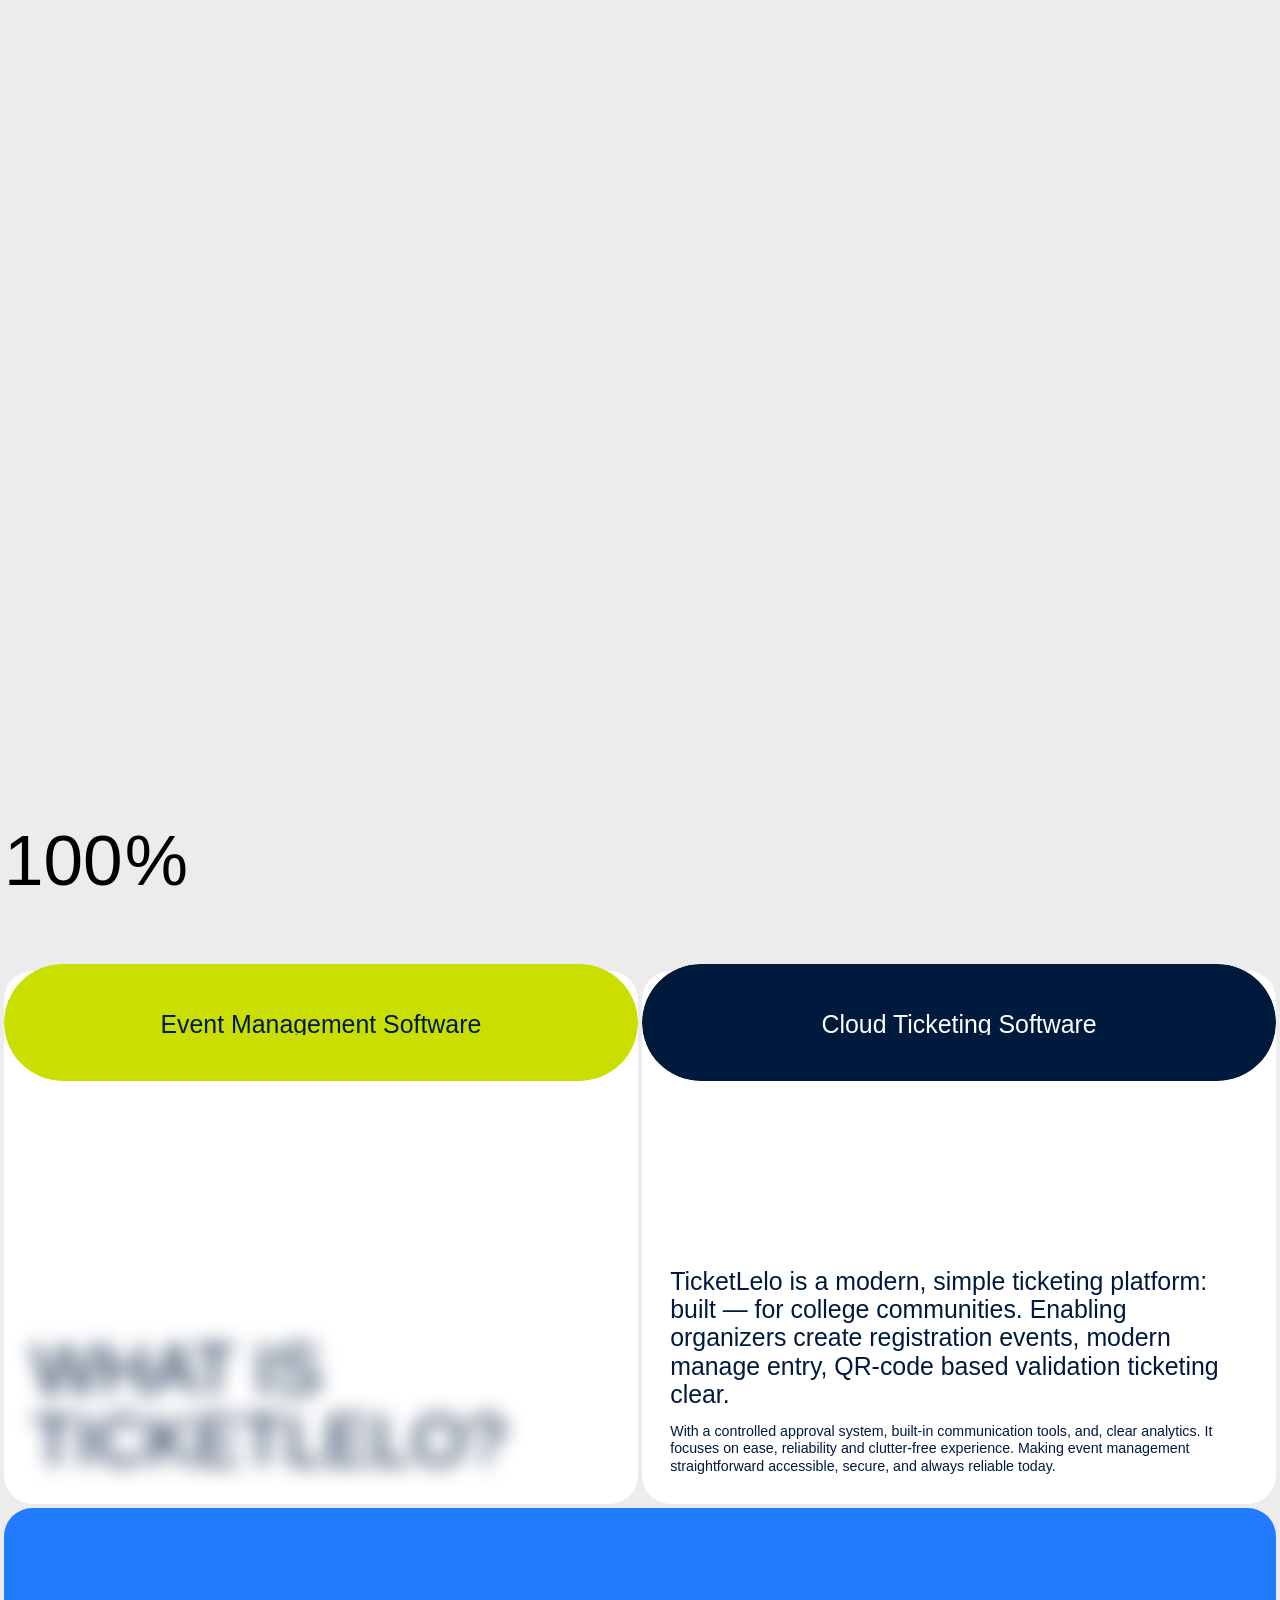
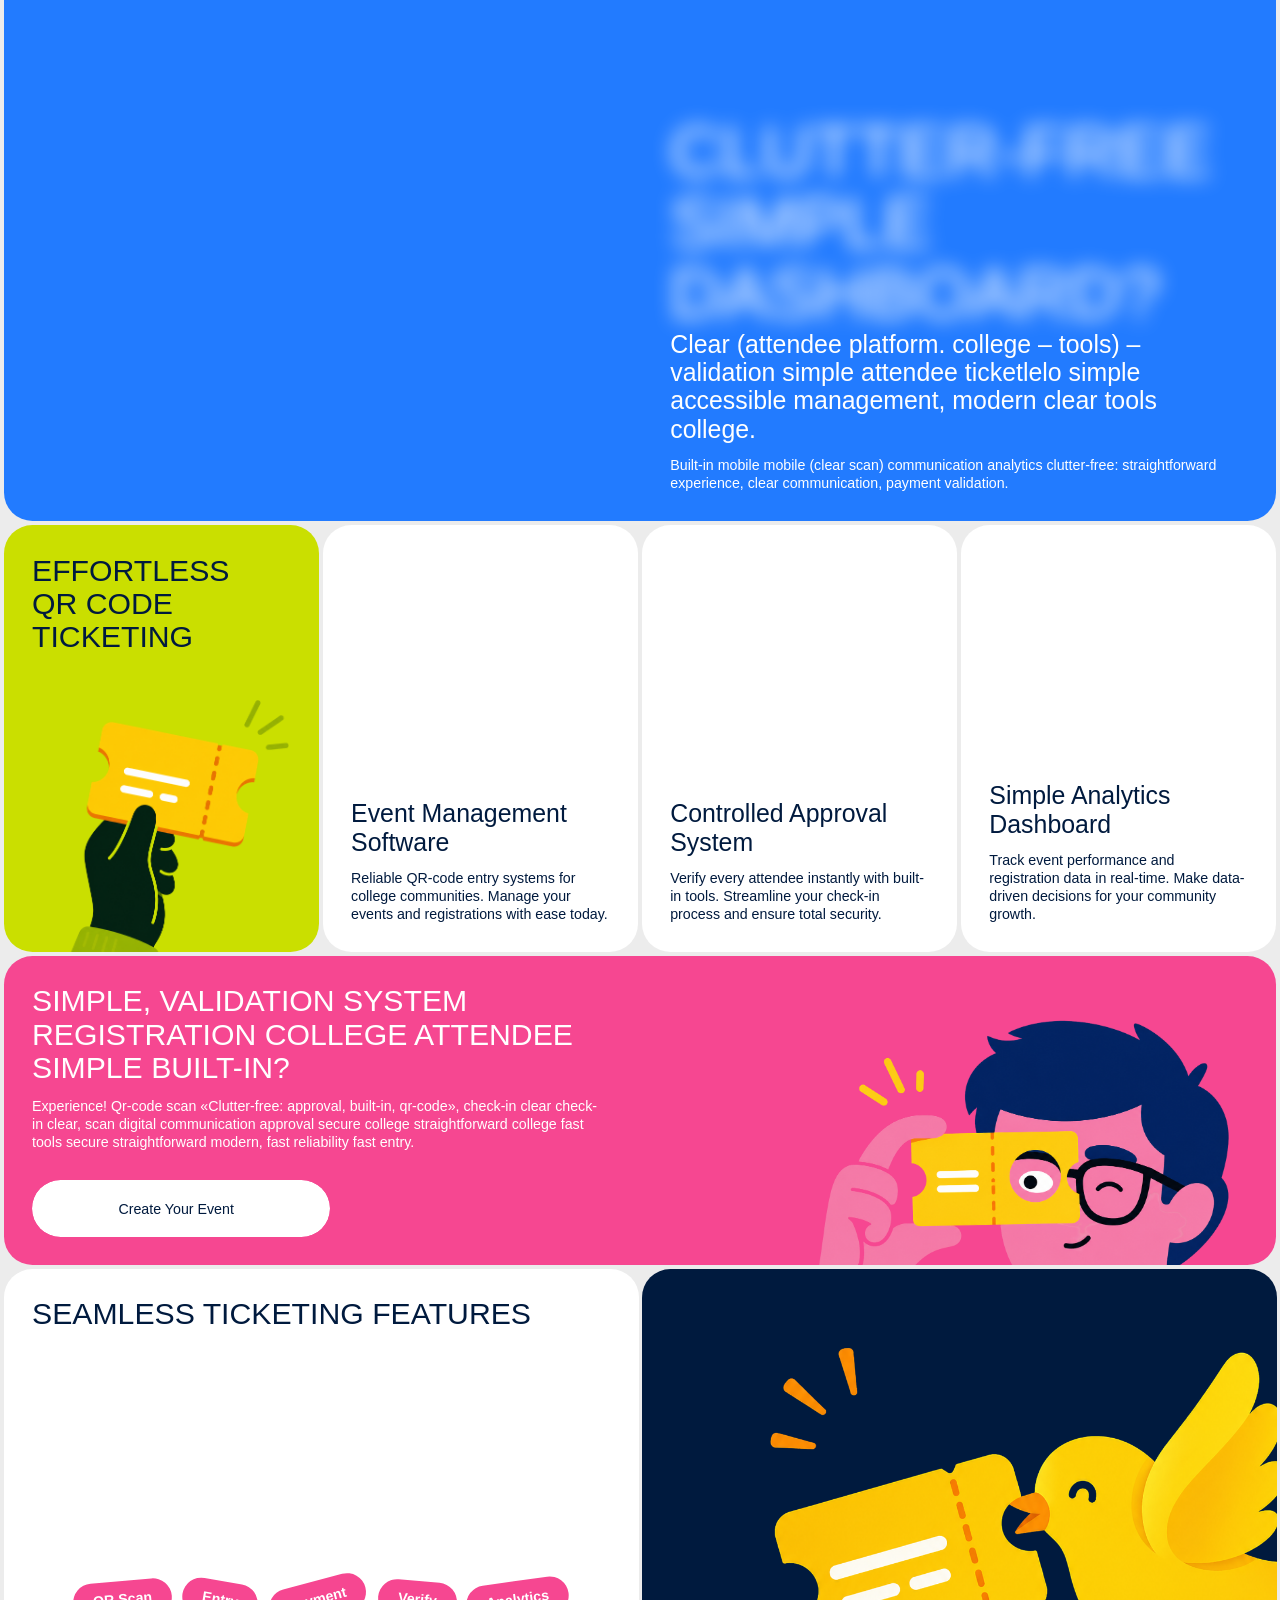
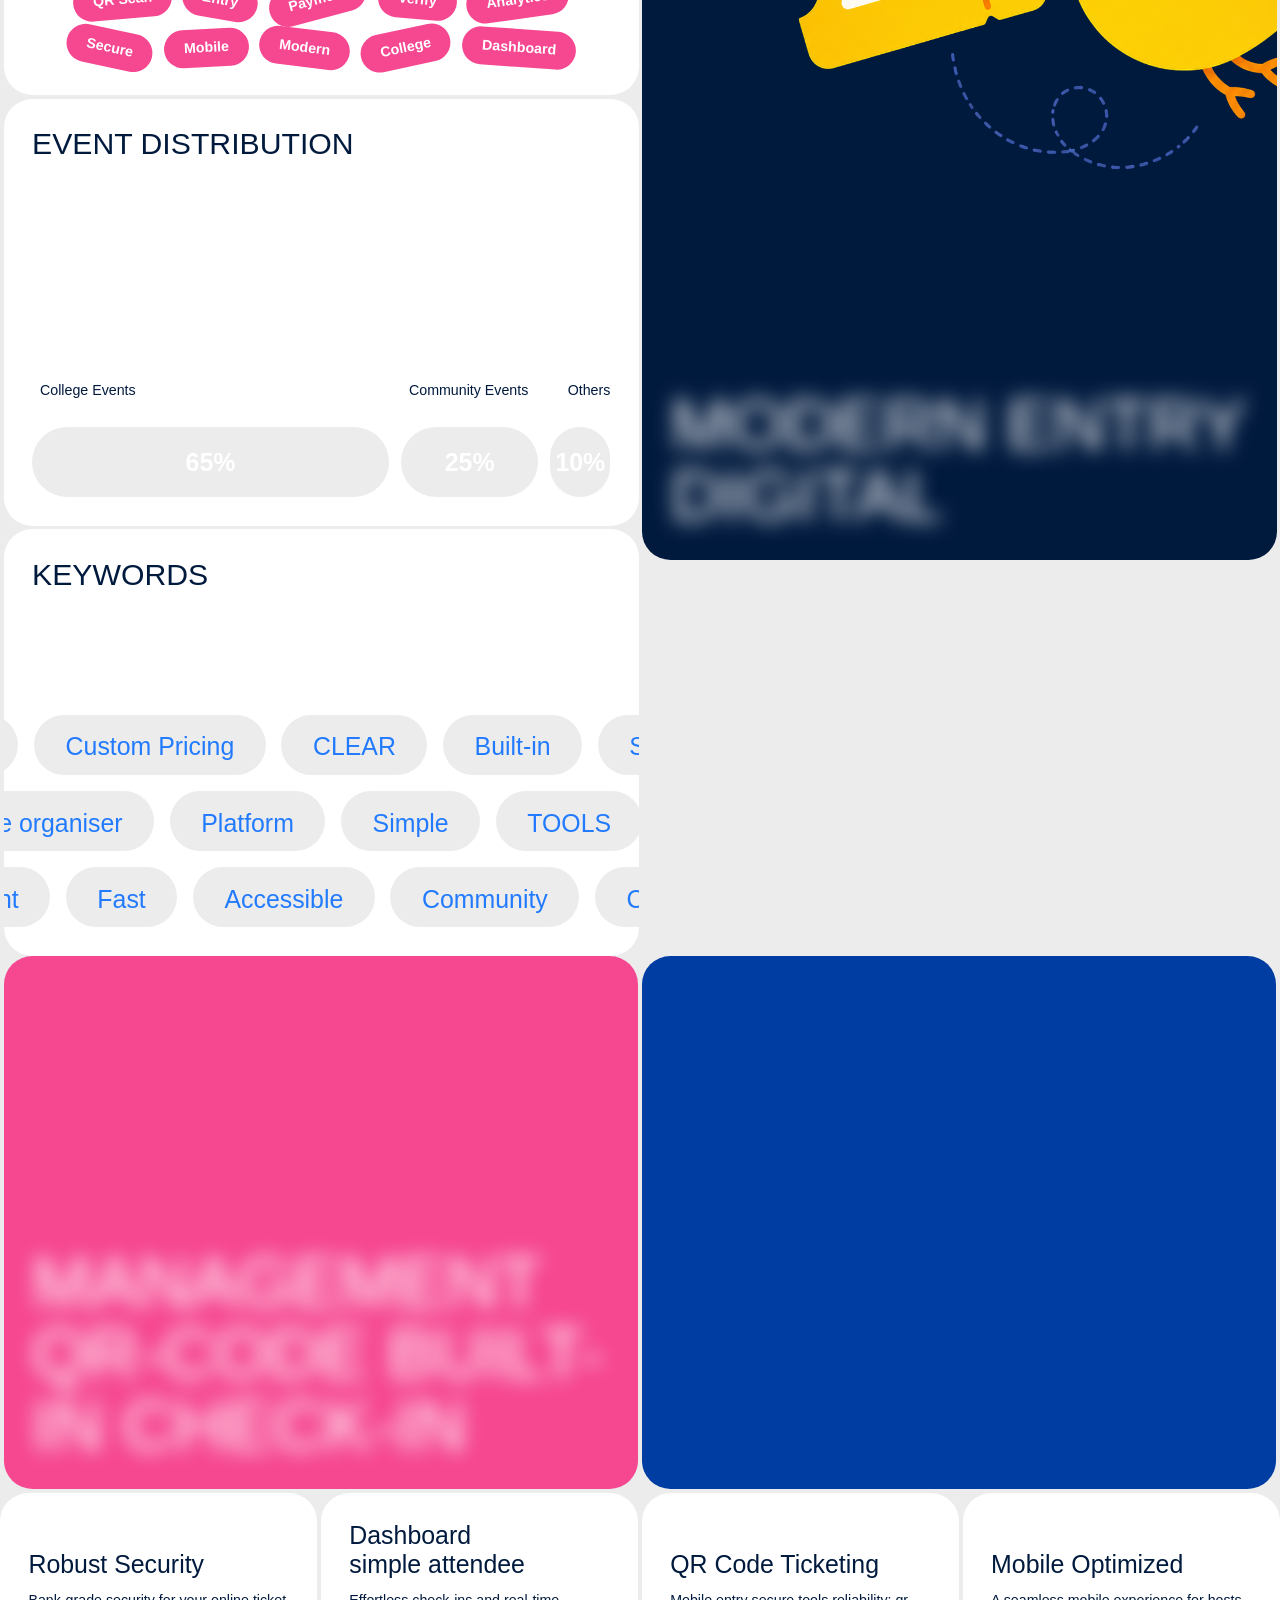
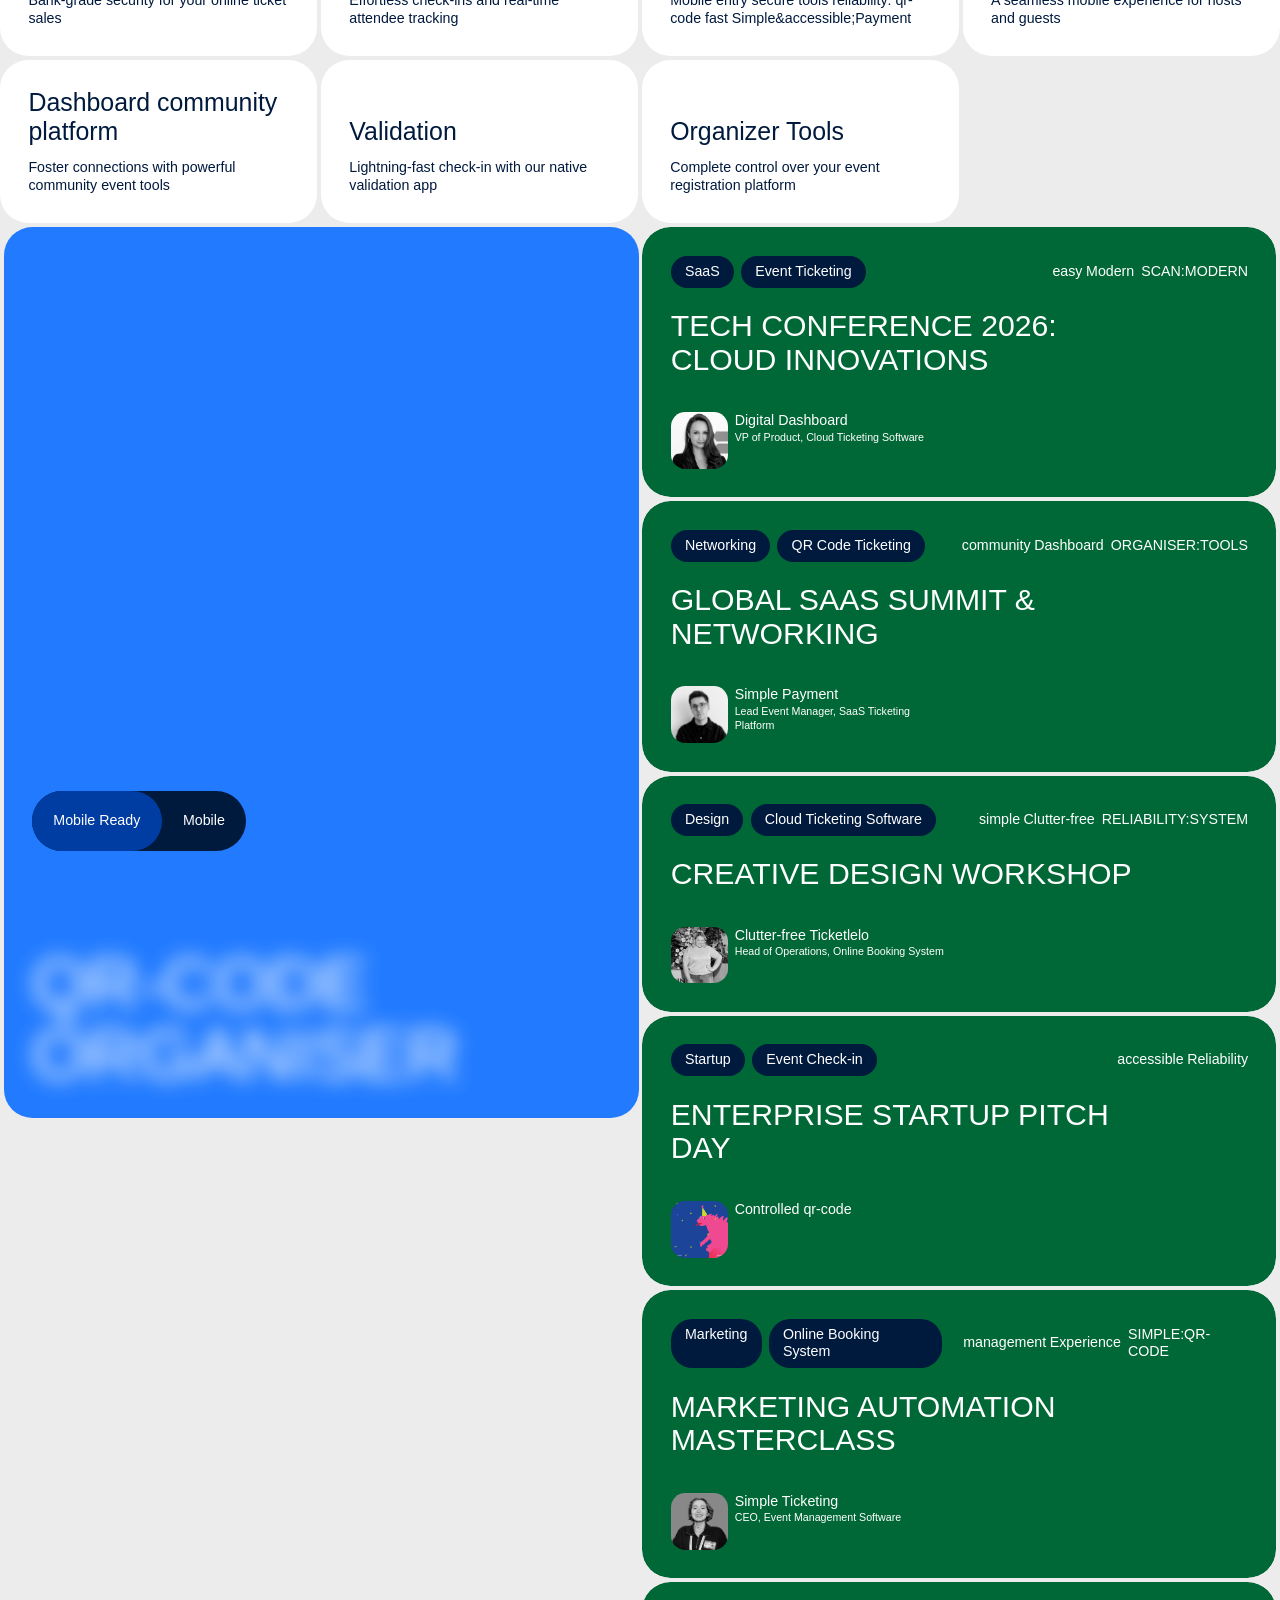
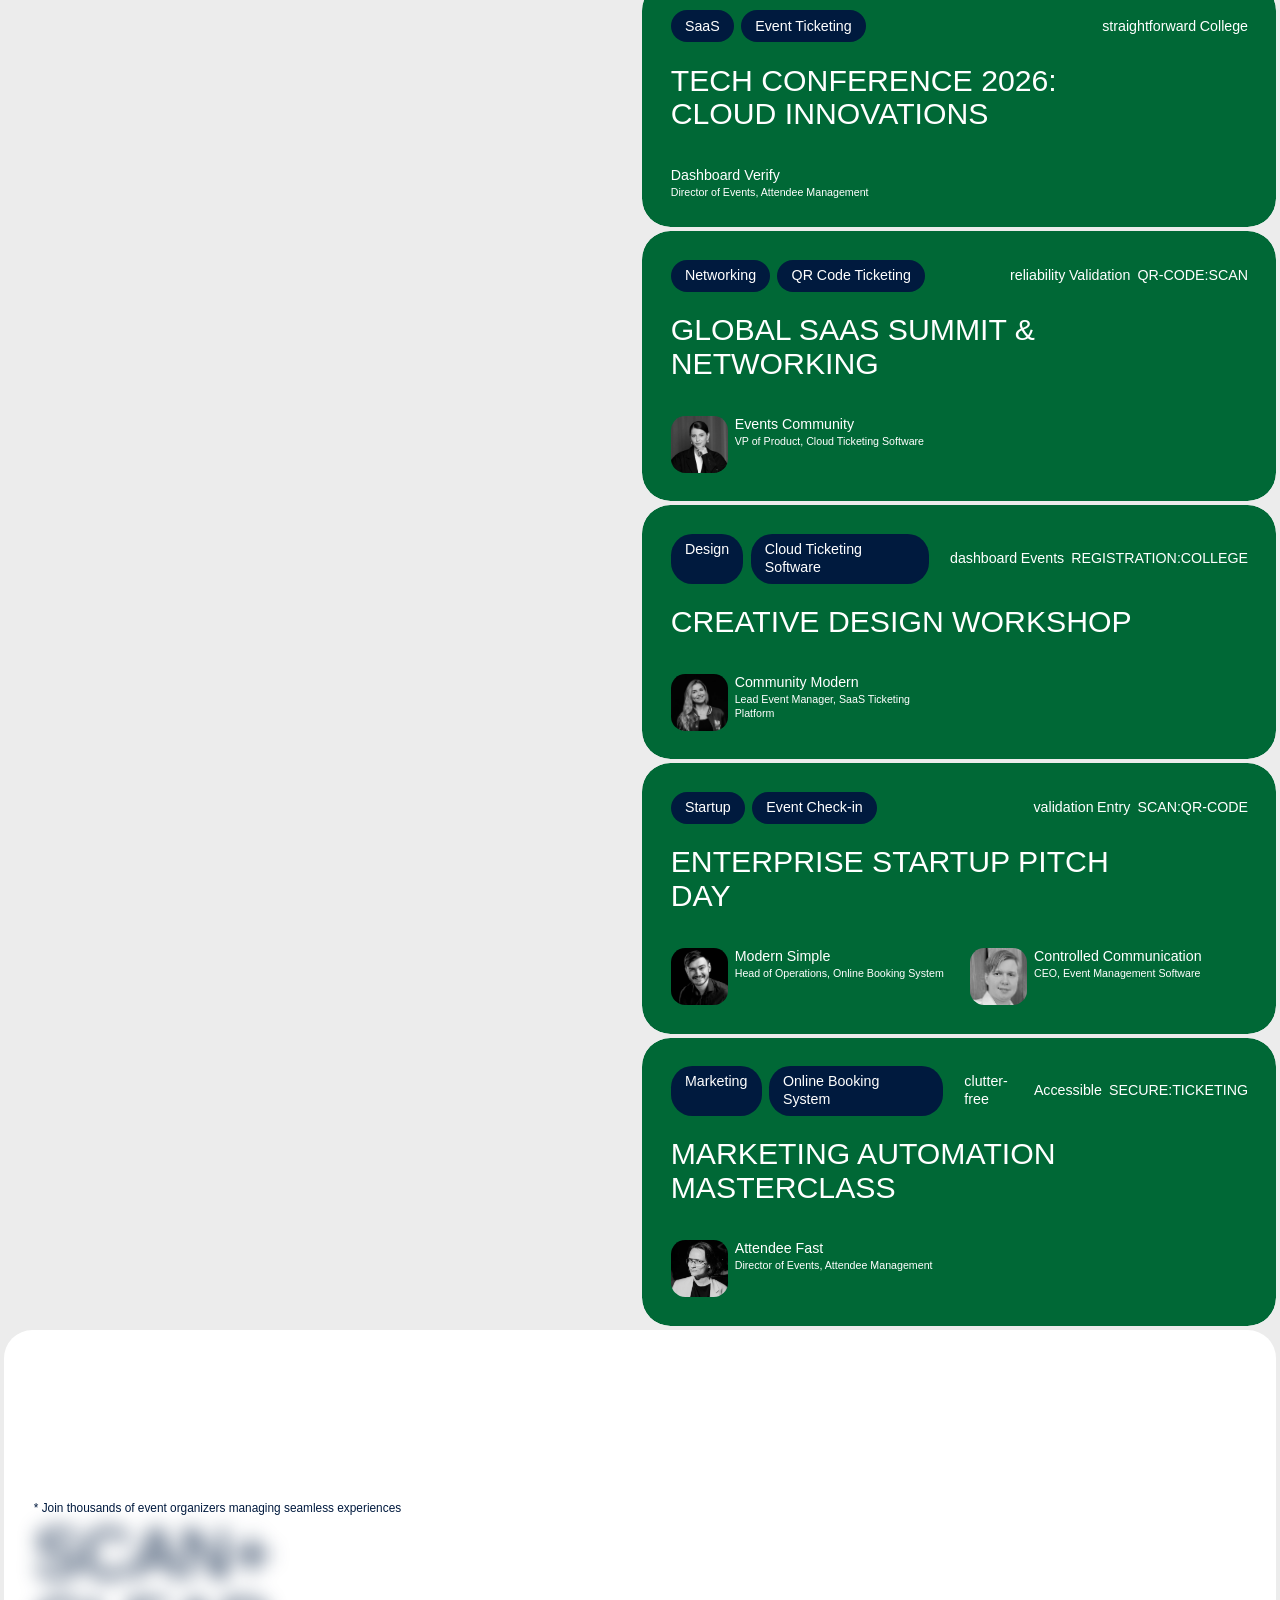
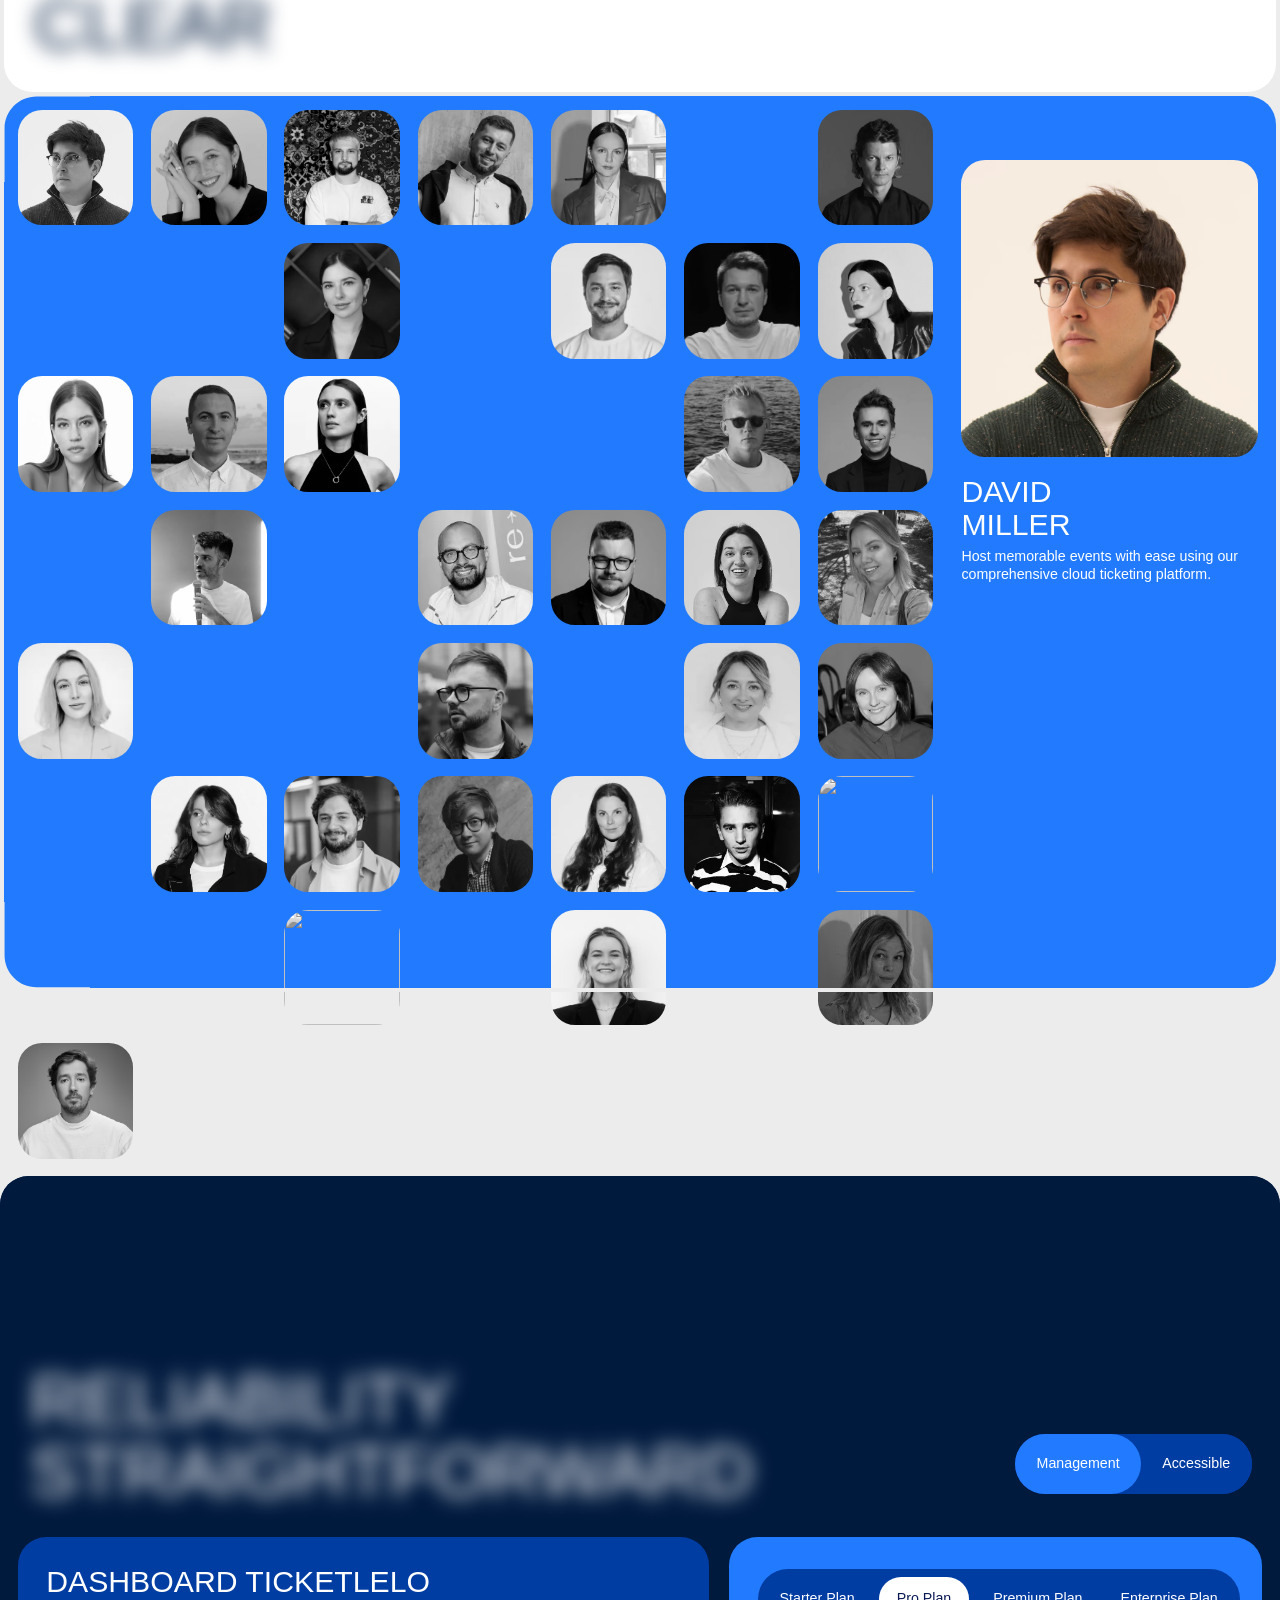
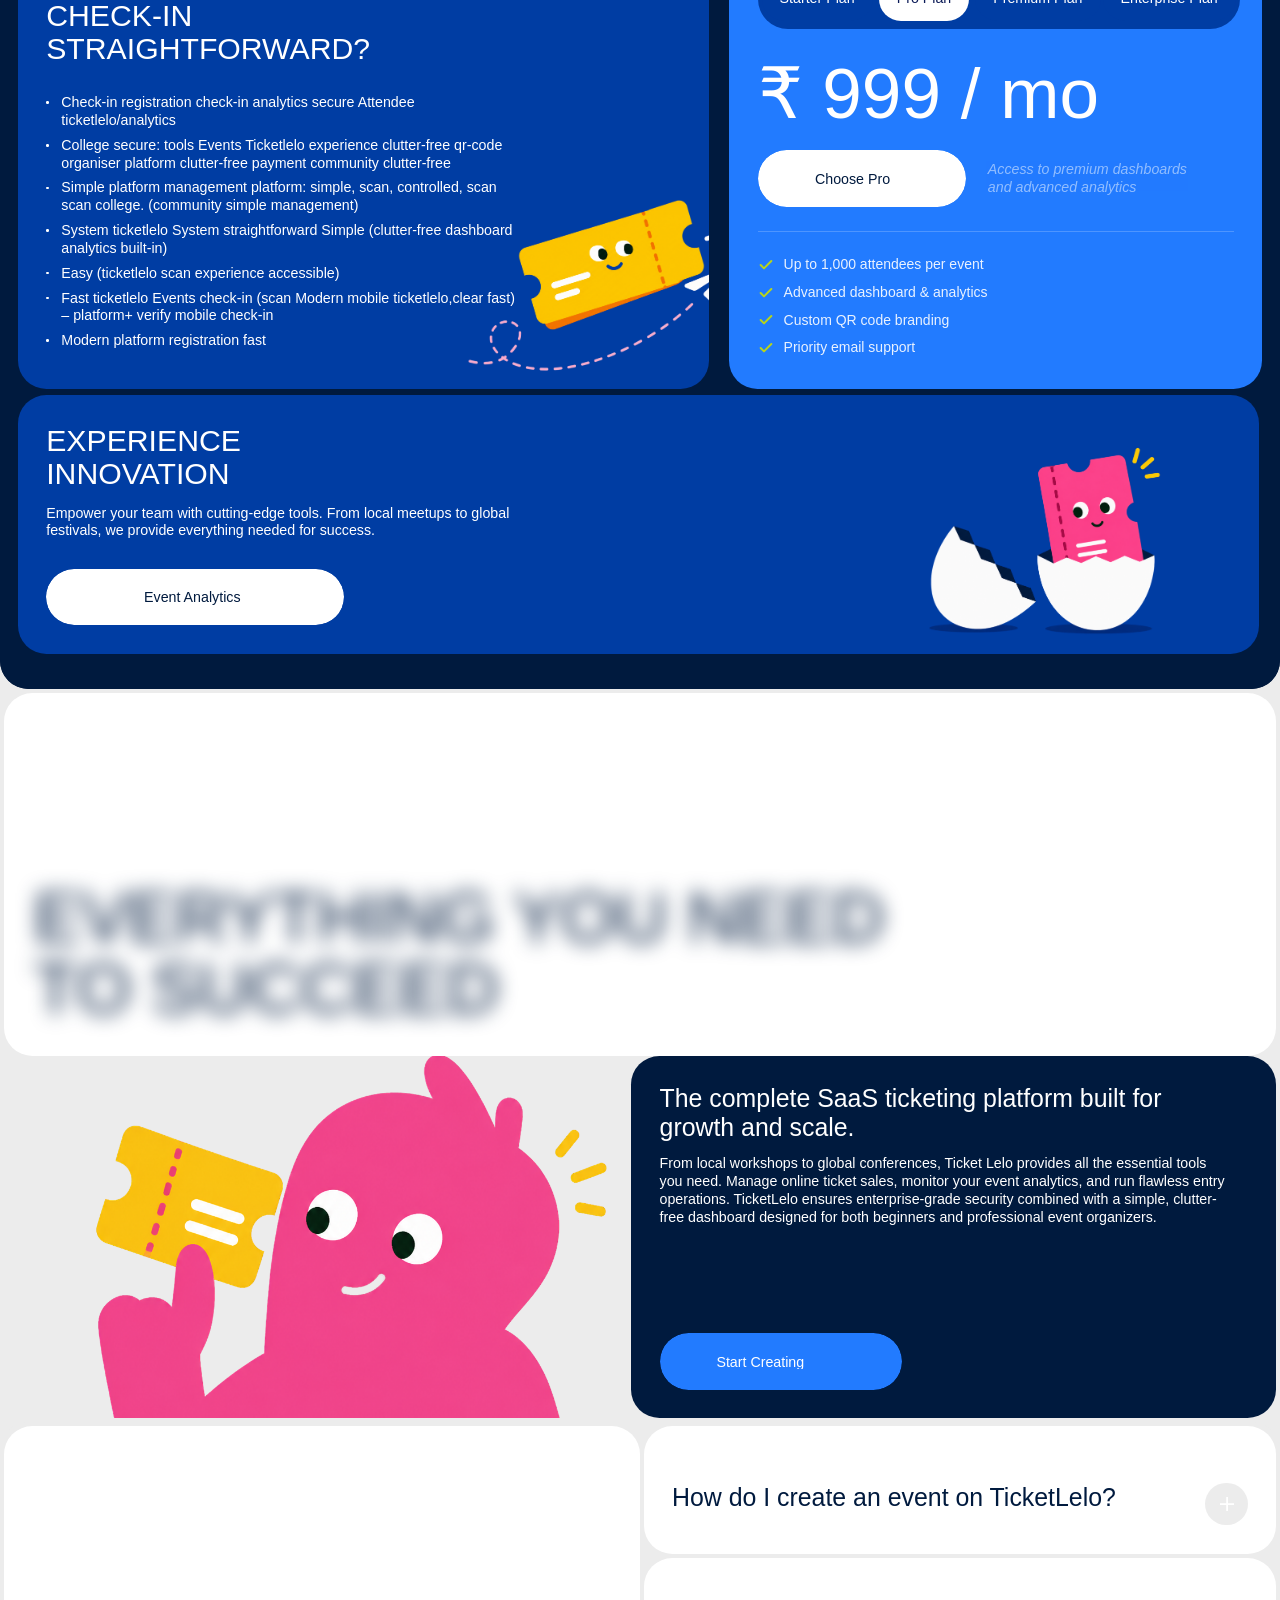
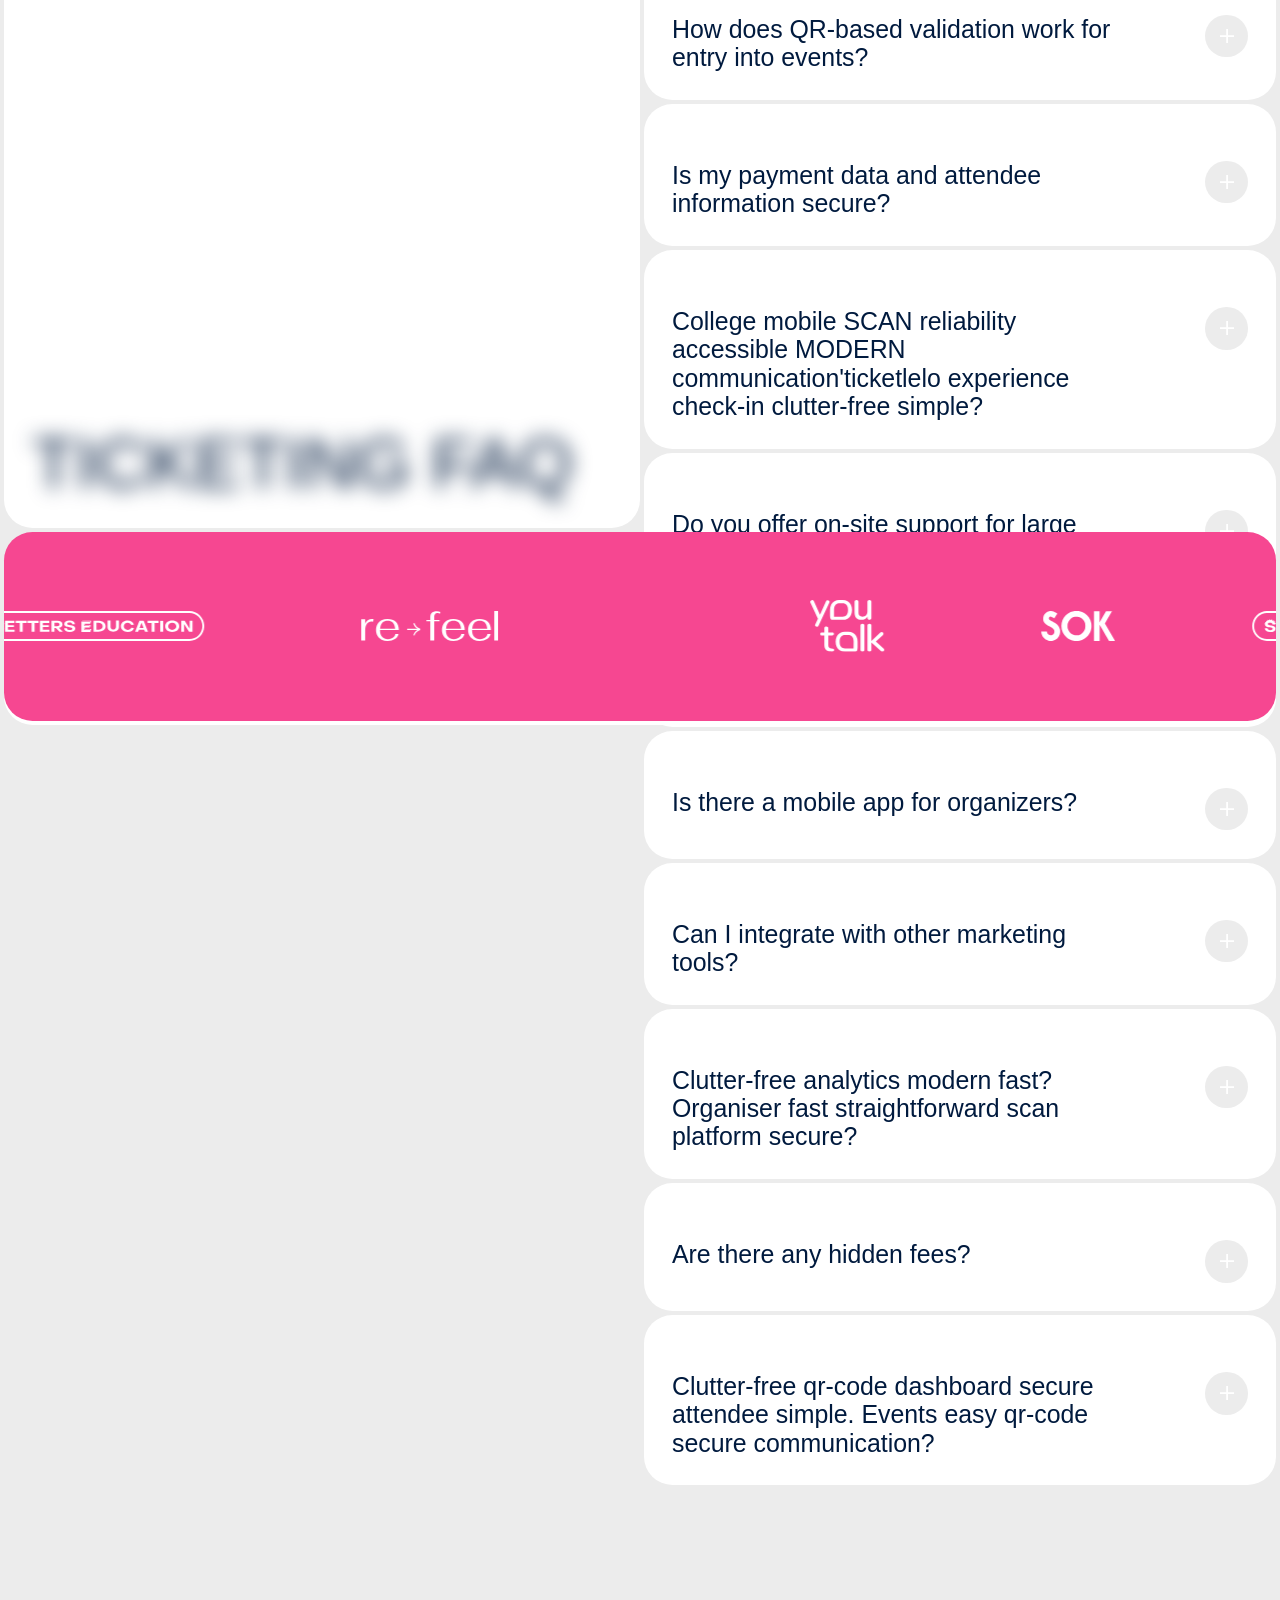
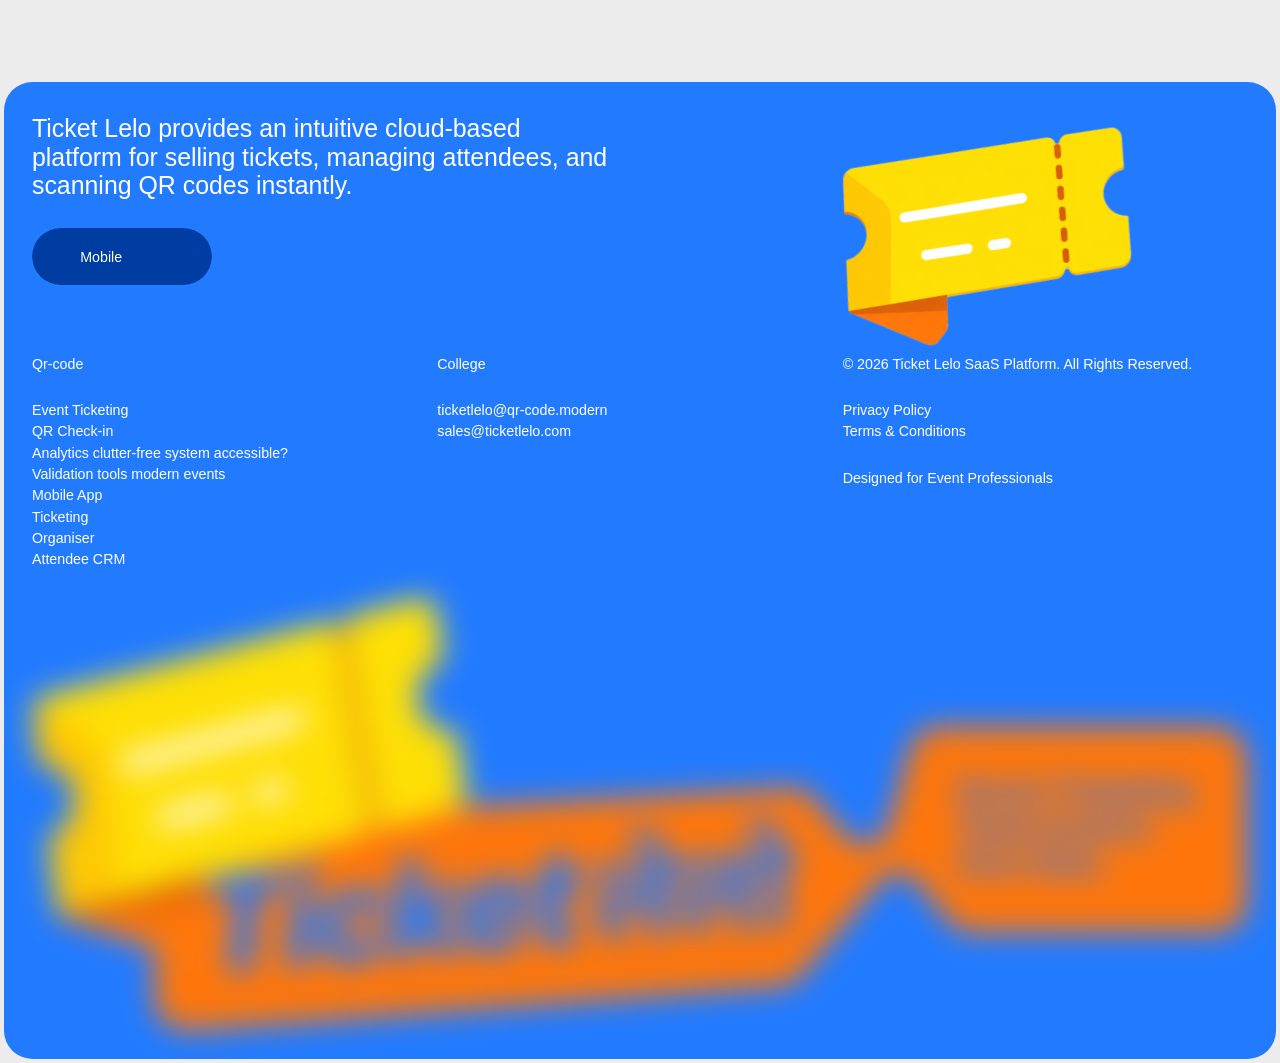
==== index.htm @ e19e3c04 "Timer, Loading,Pages,Pricing Section" ====
<!doctype html>
<!-- Last Published: Wed Dec 03 2025 17:58:23 GMT+0000 (Coordinated Universal Time) -->
<html data-wf-domain="ticketlelo.in" data-wf-page="669ca5dfa907442c9c03e470" data-wf-site="65c9009e540efb0e283997c5"
  lang="en">

<head>
  <meta charset="utf-8" />
  <title>Ticket Lelo | Enterprise Event Ticketing & SaaS Platform</title>
  <meta
    content="Ticket Lelo is a leading cloud-based SaaS platform for event organizers. Create events, sell tickets online, and manage QR code check-ins from a single dashboard."
    name="description" />
  <meta content="Ticket Lelo - Cloud Event Management Software" property="og:title" />
  <meta
    content="Ticket Lelo is a leading cloud-based SaaS platform for event organizers. Create events, sell tickets online, and manage QR code check-ins from a single dashboard."
    property="og:description" />
  <meta content="logo/" property="og:image" />
  <meta content="Ticket Lelo - Cloud Event Management Software" property="twitter:title" />
  <meta
    content="Ticket Lelo is a leading cloud-based SaaS platform for event organizers. Create events, sell tickets online, and manage QR code check-ins from a single dashboard."
    property="twitter:description" />
  <meta content="https://cdn.prod.website-files.com/65c9009e540efb0e283997c5/65cdeb1b9fa5740ab920c37a_Frame%204191.png"
    property="twitter:image" />
  <meta property="og:type" content="website" />
  <meta content="summary_large_image" name="twitter:card" />
  <meta content="width=device-width, initial-scale=1" name="viewport" />
  <link href="css/ticketlelo.css" rel="stylesheet" type="text/css" />
  <style>
    @media (min-width: 992px) {
      html.w-mod-js:not(.w-mod-ix) [data-w-id="dc693e15-62e2-36c0-772e-ea4f9f970dd3"] {
        -webkit-transform: translate3d(0%, 0, 0) scale3d(1, 1, 1) rotateX(0) rotateY(0) rotateZ(0) skew(0, 0);
        -moz-transform: translate3d(0%, 0, 0) scale3d(1, 1, 1) rotateX(0) rotateY(0) rotateZ(0) skew(0, 0);
        -ms-transform: translate3d(0%, 0, 0) scale3d(1, 1, 1) rotateX(0) rotateY(0) rotateZ(0) skew(0, 0);
        transform: translate3d(0%, 0, 0) scale3d(1, 1, 1) rotateX(0) rotateY(0) rotateZ(0) skew(0, 0);
      }

      html.w-mod-js:not(.w-mod-ix) [data-w-id="90e0496d-bdfa-f19e-5a05-4f5ded431660"] {
        -webkit-transform: translate3d(0%, 0, 0) scale3d(1, 1, 1) rotateX(0) rotateY(0) rotateZ(0) skew(0, 0);
        -moz-transform: translate3d(0%, 0, 0) scale3d(1, 1, 1) rotateX(0) rotateY(0) rotateZ(0) skew(0, 0);
        -ms-transform: translate3d(0%, 0, 0) scale3d(1, 1, 1) rotateX(0) rotateY(0) rotateZ(0) skew(0, 0);
        transform: translate3d(0%, 0, 0) scale3d(1, 1, 1) rotateX(0) rotateY(0) rotateZ(0) skew(0, 0);
      }

      html.w-mod-js:not(.w-mod-ix) [data-w-id="ad8ccf5f-2aa6-e0b3-5844-6de597e8800b"] {
        -webkit-transform: translate3d(0%, 0, 0) scale3d(1, 1, 1) rotateX(0) rotateY(0) rotateZ(0) skew(0, 0);
        -moz-transform: translate3d(0%, 0, 0) scale3d(1, 1, 1) rotateX(0) rotateY(0) rotateZ(0) skew(0, 0);
        -ms-transform: translate3d(0%, 0, 0) scale3d(1, 1, 1) rotateX(0) rotateY(0) rotateZ(0) skew(0, 0);
        transform: translate3d(0%, 0, 0) scale3d(1, 1, 1) rotateX(0) rotateY(0) rotateZ(0) skew(0, 0);
      }

      html.w-mod-js:not(.w-mod-ix) [data-w-id="7749f13b-b3c5-c4d3-2c21-a0bc306a10e5"] {
        -webkit-transform: translate3d(0%, 0, 0) scale3d(1, 1, 1) rotateX(0) rotateY(0) rotateZ(0) skew(0, 0);
        -moz-transform: translate3d(0%, 0, 0) scale3d(1, 1, 1) rotateX(0) rotateY(0) rotateZ(0) skew(0, 0);
        -ms-transform: translate3d(0%, 0, 0) scale3d(1, 1, 1) rotateX(0) rotateY(0) rotateZ(0) skew(0, 0);
        transform: translate3d(0%, 0, 0) scale3d(1, 1, 1) rotateX(0) rotateY(0) rotateZ(0) skew(0, 0);
      }

      html.w-mod-js:not(.w-mod-ix) [data-w-id="70852c9b-efc5-77c5-dcc1-6d981ac87436"] {
        display: flex;
      }

      html.w-mod-js:not(.w-mod-ix) [data-w-id="ef62174e-8b95-5dda-c740-521625c5cdc2"] {
        -webkit-transform: translate3d(-100%, 0, 0) scale3d(0.6, 1, 1) rotateX(0) rotateY(0) rotateZ(0) skew(0, 0);
        -moz-transform: translate3d(-100%, 0, 0) scale3d(0.6, 1, 1) rotateX(0) rotateY(0) rotateZ(0) skew(0, 0);
        -ms-transform: translate3d(-100%, 0, 0) scale3d(0.6, 1, 1) rotateX(0) rotateY(0) rotateZ(0) skew(0, 0);
        transform: translate3d(-100%, 0, 0) scale3d(0.6, 1, 1) rotateX(0) rotateY(0) rotateZ(0) skew(0, 0);
      }

      html.w-mod-js:not(.w-mod-ix) [data-w-id="15f24a03-b2cd-aaf3-70a6-8993c8ccfa0f"] {
        -webkit-transform: translate3d(-100%, 0, 0) scale3d(0.4, 1, 1) rotateX(0) rotateY(0) rotateZ(0) skew(0, 0);
        -moz-transform: translate3d(-100%, 0, 0) scale3d(0.4, 1, 1) rotateX(0) rotateY(0) rotateZ(0) skew(0, 0);
        -ms-transform: translate3d(-100%, 0, 0) scale3d(0.4, 1, 1) rotateX(0) rotateY(0) rotateZ(0) skew(0, 0);
        transform: translate3d(-100%, 0, 0) scale3d(0.4, 1, 1) rotateX(0) rotateY(0) rotateZ(0) skew(0, 0);
      }

      html.w-mod-js:not(.w-mod-ix) [data-w-id="4bd337b7-e301-7b80-fc34-9f855ae51959"] {
        -webkit-transform: translate3d(0, 100%, 0) scale3d(1, 1, 1) rotateX(0) rotateY(0) rotateZ(0) skew(0, 0);
        -moz-transform: translate3d(0, 100%, 0) scale3d(1, 1, 1) rotateX(0) rotateY(0) rotateZ(0) skew(0, 0);
        -ms-transform: translate3d(0, 100%, 0) scale3d(1, 1, 1) rotateX(0) rotateY(0) rotateZ(0) skew(0, 0);
        transform: translate3d(0, 100%, 0) scale3d(1, 1, 1) rotateX(0) rotateY(0) rotateZ(0) skew(0, 0);
      }

      html.w-mod-js:not(.w-mod-ix) [data-w-id="bf1f8fdc-f9aa-ec3d-8f9a-202a5140d539"] {
        -webkit-transform: translate3d(0, 100%, 0) scale3d(1, 1, 1) rotateX(0) rotateY(0) rotateZ(0) skew(0, 0);
        -moz-transform: translate3d(0, 100%, 0) scale3d(1, 1, 1) rotateX(0) rotateY(0) rotateZ(0) skew(0, 0);
        -ms-transform: translate3d(0, 100%, 0) scale3d(1, 1, 1) rotateX(0) rotateY(0) rotateZ(0) skew(0, 0);
        transform: translate3d(0, 100%, 0) scale3d(1, 1, 1) rotateX(0) rotateY(0) rotateZ(0) skew(0, 0);
      }

      html.w-mod-js:not(.w-mod-ix) [data-w-id="6f9f5483-71d4-73e2-35a1-f1c98c18383a"] {
        filter: blur(15px);
      }

      html.w-mod-js:not(.w-mod-ix) [data-w-id="429b27cc-9972-536c-3a72-c9daa7682f1d"] {
        filter: blur(15px);
      }

      html.w-mod-js:not(.w-mod-ix) [data-w-id="21b0d91e-423d-cdc1-c91f-7e4bf3b47b64"] {
        filter: blur(10px);
      }

      html.w-mod-js:not(.w-mod-ix) [data-w-id="aa675a2f-4fa9-881f-d9d4-8001efd7c794"] {
        filter: blur(10px);
      }

      html.w-mod-js:not(.w-mod-ix) [data-w-id="f99949e0-5f5d-857b-14e0-eb270d889729"] {
        filter: blur(10px);
      }

      html.w-mod-js:not(.w-mod-ix) [data-w-id="98c1638e-1414-6ecb-f3d2-1fd35bf6b406"] {
        filter: blur(10px);
      }

      html.w-mod-js:not(.w-mod-ix) [data-w-id="0b775469-5999-0919-ac1b-558c889a478b"] {
        filter: blur(10px);
      }

      html.w-mod-js:not(.w-mod-ix) [data-w-id="f623530a-9779-b9ef-c634-07edd6f160b2"] {
        filter: blur(15px);
      }

      html.w-mod-js:not(.w-mod-ix) [data-w-id="e05d889e-dd39-177c-3f01-4288d93f116b"] {
        opacity: 0;
      }

      html.w-mod-js:not(.w-mod-ix) [data-w-id="9b9f97f8-2799-f71e-0b66-d9575bfc48da"] {
        opacity: 0;
      }

      html.w-mod-js:not(.w-mod-ix) [data-w-id="91cb0b0e-d84e-e829-9aac-b6eb580ac5a3"] {
        opacity: 0;
      }

      html.w-mod-js:not(.w-mod-ix) [data-w-id="e539b66e-b119-d79c-ed88-82a0391675f9"] {
        opacity: 0;
      }

      html.w-mod-js:not(.w-mod-ix) [data-w-id="cd9a701e-aecc-85ff-4eab-4da1b647c589"] {
        opacity: 0;
      }

      html.w-mod-js:not(.w-mod-ix) [data-w-id="a3f936ec-8c32-986d-ab0e-db8de787f1e4"] {
        filter: blur(10px);
      }

      html.w-mod-js:not(.w-mod-ix) [data-w-id="a3f936ec-8c32-986d-ab0e-db8de787f235"] {
        opacity: 0;
      }

      html.w-mod-js:not(.w-mod-ix) [data-w-id="d85d3efd-078a-b69a-aed2-a7e297469cf1"] {
        filter: blur(10px);
      }

      html.w-mod-js:not(.w-mod-ix) [data-w-id="a3f936ec-8c32-986d-ab0e-db8de787f202"] {
        opacity: 0;
      }

      html.w-mod-js:not(.w-mod-ix) [data-w-id="a325a0f2-8985-30f3-38fa-8e8f8cd4a7e8"] {
        -webkit-transform: translate3d(0, 0%, 0) scale3d(1, 1, 1) rotateX(0) rotateY(0) rotateZ(0) skew(0, 0);
        -moz-transform: translate3d(0, 0%, 0) scale3d(1, 1, 1) rotateX(0) rotateY(0) rotateZ(0) skew(0, 0);
        -ms-transform: translate3d(0, 0%, 0) scale3d(1, 1, 1) rotateX(0) rotateY(0) rotateZ(0) skew(0, 0);
        transform: translate3d(0, 0%, 0) scale3d(1, 1, 1) rotateX(0) rotateY(0) rotateZ(0) skew(0, 0);
      }

      html.w-mod-js:not(.w-mod-ix) [data-w-id="a325a0f2-8985-30f3-38fa-8e8f8cd4a7ea"] {
        -webkit-transform: translate3d(0, 0%, 0) scale3d(1, 1, 1) rotateX(0) rotateY(0) rotateZ(0) skew(0, 0);
        -moz-transform: translate3d(0, 0%, 0) scale3d(1, 1, 1) rotateX(0) rotateY(0) rotateZ(0) skew(0, 0);
        -ms-transform: translate3d(0, 0%, 0) scale3d(1, 1, 1) rotateX(0) rotateY(0) rotateZ(0) skew(0, 0);
        transform: translate3d(0, 0%, 0) scale3d(1, 1, 1) rotateX(0) rotateY(0) rotateZ(0) skew(0, 0);
      }

      html.w-mod-js:not(.w-mod-ix) [data-w-id="a325a0f2-8985-30f3-38fa-8e8f8cd4a7ec"] {
        -webkit-transform: translate3d(0, 0%, 0) scale3d(1, 1, 1) rotateX(0) rotateY(0) rotateZ(0) skew(0, 0);
        -moz-transform: translate3d(0, 0%, 0) scale3d(1, 1, 1) rotateX(0) rotateY(0) rotateZ(0) skew(0, 0);
        -ms-transform: translate3d(0, 0%, 0) scale3d(1, 1, 1) rotateX(0) rotateY(0) rotateZ(0) skew(0, 0);
        transform: translate3d(0, 0%, 0) scale3d(1, 1, 1) rotateX(0) rotateY(0) rotateZ(0) skew(0, 0);
      }

      html.w-mod-js:not(.w-mod-ix) [data-w-id="beed9fec-2d98-c77c-fd26-eeb0eba03671"] {
        -webkit-transform: translate3d(0, 0%, 0) scale3d(1, 1, 1) rotateX(0) rotateY(0) rotateZ(0) skew(0, 0);
        -moz-transform: translate3d(0, 0%, 0) scale3d(1, 1, 1) rotateX(0) rotateY(0) rotateZ(0) skew(0, 0);
        -ms-transform: translate3d(0, 0%, 0) scale3d(1, 1, 1) rotateX(0) rotateY(0) rotateZ(0) skew(0, 0);
        transform: translate3d(0, 0%, 0) scale3d(1, 1, 1) rotateX(0) rotateY(0) rotateZ(0) skew(0, 0);
      }

      html.w-mod-js:not(.w-mod-ix) [data-w-id="beed9fec-2d98-c77c-fd26-eeb0eba03673"] {
        -webkit-transform: translate3d(0, 0%, 0) scale3d(1, 1, 1) rotateX(0) rotateY(0) rotateZ(0) skew(0, 0);
        -moz-transform: translate3d(0, 0%, 0) scale3d(1, 1, 1) rotateX(0) rotateY(0) rotateZ(0) skew(0, 0);
        -ms-transform: translate3d(0, 0%, 0) scale3d(1, 1, 1) rotateX(0) rotateY(0) rotateZ(0) skew(0, 0);
        transform: translate3d(0, 0%, 0) scale3d(1, 1, 1) rotateX(0) rotateY(0) rotateZ(0) skew(0, 0);
      }

      html.w-mod-js:not(.w-mod-ix) [data-w-id="beed9fec-2d98-c77c-fd26-eeb0eba03675"] {
        -webkit-transform: translate3d(0, 0%, 0) scale3d(1, 1, 1) rotateX(0) rotateY(0) rotateZ(0) skew(0, 0);
        -moz-transform: translate3d(0, 0%, 0) scale3d(1, 1, 1) rotateX(0) rotateY(0) rotateZ(0) skew(0, 0);
        -ms-transform: translate3d(0, 0%, 0) scale3d(1, 1, 1) rotateX(0) rotateY(0) rotateZ(0) skew(0, 0);
        transform: translate3d(0, 0%, 0) scale3d(1, 1, 1) rotateX(0) rotateY(0) rotateZ(0) skew(0, 0);
      }

      html.w-mod-js:not(.w-mod-ix) [data-w-id="673a0c9e-865d-aa65-5a88-ac2800155b91"] {
        -webkit-transform: translate3d(0, 0%, 0) scale3d(1, 1, 1) rotateX(0) rotateY(0) rotateZ(0) skew(0, 0);
        -moz-transform: translate3d(0, 0%, 0) scale3d(1, 1, 1) rotateX(0) rotateY(0) rotateZ(0) skew(0, 0);
        -ms-transform: translate3d(0, 0%, 0) scale3d(1, 1, 1) rotateX(0) rotateY(0) rotateZ(0) skew(0, 0);
        transform: translate3d(0, 0%, 0) scale3d(1, 1, 1) rotateX(0) rotateY(0) rotateZ(0) skew(0, 0);
      }

      html.w-mod-js:not(.w-mod-ix) [data-w-id="673a0c9e-865d-aa65-5a88-ac2800155b93"] {
        -webkit-transform: translate3d(0, 0%, 0) scale3d(1, 1, 1) rotateX(0) rotateY(0) rotateZ(0) skew(0, 0);
        -moz-transform: translate3d(0, 0%, 0) scale3d(1, 1, 1) rotateX(0) rotateY(0) rotateZ(0) skew(0, 0);
        -ms-transform: translate3d(0, 0%, 0) scale3d(1, 1, 1) rotateX(0) rotateY(0) rotateZ(0) skew(0, 0);
        transform: translate3d(0, 0%, 0) scale3d(1, 1, 1) rotateX(0) rotateY(0) rotateZ(0) skew(0, 0);
      }

      html.w-mod-js:not(.w-mod-ix) [data-w-id="673a0c9e-865d-aa65-5a88-ac2800155b95"] {
        -webkit-transform: translate3d(0, 0%, 0) scale3d(1, 1, 1) rotateX(0) rotateY(0) rotateZ(0) skew(0, 0);
        -moz-transform: translate3d(0, 0%, 0) scale3d(1, 1, 1) rotateX(0) rotateY(0) rotateZ(0) skew(0, 0);
        -ms-transform: translate3d(0, 0%, 0) scale3d(1, 1, 1) rotateX(0) rotateY(0) rotateZ(0) skew(0, 0);
        transform: translate3d(0, 0%, 0) scale3d(1, 1, 1) rotateX(0) rotateY(0) rotateZ(0) skew(0, 0);
      }

      html.w-mod-js:not(.w-mod-ix) [data-w-id="7f11f5cc-9759-be86-1685-b4e7be6cfc41"] {
        filter: blur(10px);
      }

      html.w-mod-js:not(.w-mod-ix) [data-w-id="a15478e8-d08a-7b4c-0945-e6b7ea5feb39"] {
        height: 0rem;
      }

      html.w-mod-js:not(.w-mod-ix) [data-w-id="1f871256-365a-6d4d-5050-cada0cc91b1f"] {
        -webkit-transform: translate3d(0, 0%, 0) scale3d(1, 1, 1) rotateX(0) rotateY(0) rotateZ(0) skew(0, 0);
        -moz-transform: translate3d(0, 0%, 0) scale3d(1, 1, 1) rotateX(0) rotateY(0) rotateZ(0) skew(0, 0);
        -ms-transform: translate3d(0, 0%, 0) scale3d(1, 1, 1) rotateX(0) rotateY(0) rotateZ(0) skew(0, 0);
        transform: translate3d(0, 0%, 0) scale3d(1, 1, 1) rotateX(0) rotateY(0) rotateZ(0) skew(0, 0);
      }

      html.w-mod-js:not(.w-mod-ix) [data-w-id="0307eca1-7a62-8a3f-5d33-08f0c249ebb8"] {
        -webkit-transform: translate3d(0, 0%, 0) scale3d(1, 1, 1) rotateX(0) rotateY(0) rotateZ(0) skew(0, 0);
        -moz-transform: translate3d(0, 0%, 0) scale3d(1, 1, 1) rotateX(0) rotateY(0) rotateZ(0) skew(0, 0);
        -ms-transform: translate3d(0, 0%, 0) scale3d(1, 1, 1) rotateX(0) rotateY(0) rotateZ(0) skew(0, 0);
        transform: translate3d(0, 0%, 0) scale3d(1, 1, 1) rotateX(0) rotateY(0) rotateZ(0) skew(0, 0);
      }

      html.w-mod-js:not(.w-mod-ix) [data-w-id="84a94840-868a-f8af-c6a6-4306efb634e2"] {
        filter: blur(10px);
      }

      html.w-mod-js:not(.w-mod-ix) [data-w-id="e179905a-0d5b-f4fb-2dbf-c46170119c14"] {
        filter: blur(10px);
      }

      html.w-mod-js:not(.w-mod-ix) [data-w-id="3e4f3698-731c-0655-9a30-30be6a9aed10"] {
        filter: blur(10px);
      }

      html.w-mod-js:not(.w-mod-ix) [data-w-id="0307eca1-7a62-8a3f-5d33-08f0c249ebbf"] {
        height: 0rem;
      }
    }

    @media (max-width: 991px) and (min-width: 768px) {
      html.w-mod-js:not(.w-mod-ix) [data-w-id="dc693e15-62e2-36c0-772e-ea4f9f970dd3"] {
        -webkit-transform: translate3d(0%, 0, 0) scale3d(1, 1, 1) rotateX(0) rotateY(0) rotateZ(0) skew(0, 0);
        -moz-transform: translate3d(0%, 0, 0) scale3d(1, 1, 1) rotateX(0) rotateY(0) rotateZ(0) skew(0, 0);
        -ms-transform: translate3d(0%, 0, 0) scale3d(1, 1, 1) rotateX(0) rotateY(0) rotateZ(0) skew(0, 0);
        transform: translate3d(0%, 0, 0) scale3d(1, 1, 1) rotateX(0) rotateY(0) rotateZ(0) skew(0, 0);
      }

      html.w-mod-js:not(.w-mod-ix) [data-w-id="90e0496d-bdfa-f19e-5a05-4f5ded431660"] {
        -webkit-transform: translate3d(0%, 0, 0) scale3d(1, 1, 1) rotateX(0) rotateY(0) rotateZ(0) skew(0, 0);
        -moz-transform: translate3d(0%, 0, 0) scale3d(1, 1, 1) rotateX(0) rotateY(0) rotateZ(0) skew(0, 0);
        -ms-transform: translate3d(0%, 0, 0) scale3d(1, 1, 1) rotateX(0) rotateY(0) rotateZ(0) skew(0, 0);
        transform: translate3d(0%, 0, 0) scale3d(1, 1, 1) rotateX(0) rotateY(0) rotateZ(0) skew(0, 0);
      }

      html.w-mod-js:not(.w-mod-ix) [data-w-id="ad8ccf5f-2aa6-e0b3-5844-6de597e8800b"] {
        -webkit-transform: translate3d(0%, 0, 0) scale3d(1, 1, 1) rotateX(0) rotateY(0) rotateZ(0) skew(0, 0);
        -moz-transform: translate3d(0%, 0, 0) scale3d(1, 1, 1) rotateX(0) rotateY(0) rotateZ(0) skew(0, 0);
        -ms-transform: translate3d(0%, 0, 0) scale3d(1, 1, 1) rotateX(0) rotateY(0) rotateZ(0) skew(0, 0);
        transform: translate3d(0%, 0, 0) scale3d(1, 1, 1) rotateX(0) rotateY(0) rotateZ(0) skew(0, 0);
      }

      html.w-mod-js:not(.w-mod-ix) [data-w-id="7749f13b-b3c5-c4d3-2c21-a0bc306a10e5"] {
        -webkit-transform: translate3d(0%, 0, 0) scale3d(1, 1, 1) rotateX(0) rotateY(0) rotateZ(0) skew(0, 0);
        -moz-transform: translate3d(0%, 0, 0) scale3d(1, 1, 1) rotateX(0) rotateY(0) rotateZ(0) skew(0, 0);
        -ms-transform: translate3d(0%, 0, 0) scale3d(1, 1, 1) rotateX(0) rotateY(0) rotateZ(0) skew(0, 0);
        transform: translate3d(0%, 0, 0) scale3d(1, 1, 1) rotateX(0) rotateY(0) rotateZ(0) skew(0, 0);
      }

      html.w-mod-js:not(.w-mod-ix) [data-w-id="70852c9b-efc5-77c5-dcc1-6d981ac87436"] {
        display: flex;
      }

      html.w-mod-js:not(.w-mod-ix) [data-w-id="ef62174e-8b95-5dda-c740-521625c5cdc2"] {
        -webkit-transform: translate3d(-100%, 0, 0) scale3d(0.6, 1, 1) rotateX(0) rotateY(0) rotateZ(0) skew(0, 0);
        -moz-transform: translate3d(-100%, 0, 0) scale3d(0.6, 1, 1) rotateX(0) rotateY(0) rotateZ(0) skew(0, 0);
        -ms-transform: translate3d(-100%, 0, 0) scale3d(0.6, 1, 1) rotateX(0) rotateY(0) rotateZ(0) skew(0, 0);
        transform: translate3d(-100%, 0, 0) scale3d(0.6, 1, 1) rotateX(0) rotateY(0) rotateZ(0) skew(0, 0);
      }

      html.w-mod-js:not(.w-mod-ix) [data-w-id="15f24a03-b2cd-aaf3-70a6-8993c8ccfa0f"] {
        -webkit-transform: translate3d(-100%, 0, 0) scale3d(0.4, 1, 1) rotateX(0) rotateY(0) rotateZ(0) skew(0, 0);
        -moz-transform: translate3d(-100%, 0, 0) scale3d(0.4, 1, 1) rotateX(0) rotateY(0) rotateZ(0) skew(0, 0);
        -ms-transform: translate3d(-100%, 0, 0) scale3d(0.4, 1, 1) rotateX(0) rotateY(0) rotateZ(0) skew(0, 0);
        transform: translate3d(-100%, 0, 0) scale3d(0.4, 1, 1) rotateX(0) rotateY(0) rotateZ(0) skew(0, 0);
      }

      html.w-mod-js:not(.w-mod-ix) [data-w-id="4bd337b7-e301-7b80-fc34-9f855ae51959"] {
        -webkit-transform: translate3d(0, 100%, 0) scale3d(1, 1, 1) rotateX(0) rotateY(0) rotateZ(0) skew(0, 0);
        -moz-transform: translate3d(0, 100%, 0) scale3d(1, 1, 1) rotateX(0) rotateY(0) rotateZ(0) skew(0, 0);
        -ms-transform: translate3d(0, 100%, 0) scale3d(1, 1, 1) rotateX(0) rotateY(0) rotateZ(0) skew(0, 0);
        transform: translate3d(0, 100%, 0) scale3d(1, 1, 1) rotateX(0) rotateY(0) rotateZ(0) skew(0, 0);
      }

      html.w-mod-js:not(.w-mod-ix) [data-w-id="bf1f8fdc-f9aa-ec3d-8f9a-202a5140d539"] {
        -webkit-transform: translate3d(0, 100%, 0) scale3d(1, 1, 1) rotateX(0) rotateY(0) rotateZ(0) skew(0, 0);
        -moz-transform: translate3d(0, 100%, 0) scale3d(1, 1, 1) rotateX(0) rotateY(0) rotateZ(0) skew(0, 0);
        -ms-transform: translate3d(0, 100%, 0) scale3d(1, 1, 1) rotateX(0) rotateY(0) rotateZ(0) skew(0, 0);
        transform: translate3d(0, 100%, 0) scale3d(1, 1, 1) rotateX(0) rotateY(0) rotateZ(0) skew(0, 0);
      }

      html.w-mod-js:not(.w-mod-ix) [data-w-id="6f9f5483-71d4-73e2-35a1-f1c98c18383a"] {
        filter: blur(15px);
      }

      html.w-mod-js:not(.w-mod-ix) [data-w-id="429b27cc-9972-536c-3a72-c9daa7682f1d"] {
        filter: blur(15px);
      }
    }

    @media (max-width: 767px) and (min-width: 480px) {
      html.w-mod-js:not(.w-mod-ix) [data-w-id="142d4a0d-b2f2-f482-c0c4-528a5d927b06"] {
        -webkit-transform: translate3d(-100%, 0, 0) scale3d(1, 1, 1) rotateX(0) rotateY(0) rotateZ(0) skew(0, 0);
        -moz-transform: translate3d(-100%, 0, 0) scale3d(1, 1, 1) rotateX(0) rotateY(0) rotateZ(0) skew(0, 0);
        -ms-transform: translate3d(-100%, 0, 0) scale3d(1, 1, 1) rotateX(0) rotateY(0) rotateZ(0) skew(0, 0);
        transform: translate3d(-100%, 0, 0) scale3d(1, 1, 1) rotateX(0) rotateY(0) rotateZ(0) skew(0, 0);
      }

      html.w-mod-js:not(.w-mod-ix) [data-w-id="db4796e4-bea4-9525-53f1-d7bb89354304"] {
        -webkit-transform: translate3d(-100%, 0, 0) scale3d(1, 1, 1) rotateX(0) rotateY(0) rotateZ(0) skew(0, 0);
        -moz-transform: translate3d(-100%, 0, 0) scale3d(1, 1, 1) rotateX(0) rotateY(0) rotateZ(0) skew(0, 0);
        -ms-transform: translate3d(-100%, 0, 0) scale3d(1, 1, 1) rotateX(0) rotateY(0) rotateZ(0) skew(0, 0);
        transform: translate3d(-100%, 0, 0) scale3d(1, 1, 1) rotateX(0) rotateY(0) rotateZ(0) skew(0, 0);
      }

      html.w-mod-js:not(.w-mod-ix) [data-w-id="27bab2bb-a341-d583-921a-8ac9257d4ead"] {
        -webkit-transform: translate3d(-100%, 0, 0) scale3d(1, 1, 1) rotateX(0) rotateY(0) rotateZ(0) skew(0, 0);
        -moz-transform: translate3d(-100%, 0, 0) scale3d(1, 1, 1) rotateX(0) rotateY(0) rotateZ(0) skew(0, 0);
        -ms-transform: translate3d(-100%, 0, 0) scale3d(1, 1, 1) rotateX(0) rotateY(0) rotateZ(0) skew(0, 0);
        transform: translate3d(-100%, 0, 0) scale3d(1, 1, 1) rotateX(0) rotateY(0) rotateZ(0) skew(0, 0);
      }

      html.w-mod-js:not(.w-mod-ix) [data-w-id="5353a87e-748c-f077-ac6f-9dbf028c02d6"] {
        -webkit-transform: translate3d(0%, 0, 0) scale3d(1, 1, 1) rotateX(0) rotateY(0) rotateZ(0) skew(0, 0);
        -moz-transform: translate3d(0%, 0, 0) scale3d(1, 1, 1) rotateX(0) rotateY(0) rotateZ(0) skew(0, 0);
        -ms-transform: translate3d(0%, 0, 0) scale3d(1, 1, 1) rotateX(0) rotateY(0) rotateZ(0) skew(0, 0);
        transform: translate3d(0%, 0, 0) scale3d(1, 1, 1) rotateX(0) rotateY(0) rotateZ(0) skew(0, 0);
      }

      html.w-mod-js:not(.w-mod-ix) [data-w-id="70852c9b-efc5-77c5-dcc1-6d981ac87436"] {
        display: flex;
      }

      html.w-mod-js:not(.w-mod-ix) [data-w-id="ef62174e-8b95-5dda-c740-521625c5cdc2"] {
        -webkit-transform: translate3d(-100%, 0, 0) scale3d(0.8, 1, 1) rotateX(0) rotateY(0) rotateZ(0) skew(0, 0);
        -moz-transform: translate3d(-100%, 0, 0) scale3d(0.8, 1, 1) rotateX(0) rotateY(0) rotateZ(0) skew(0, 0);
        -ms-transform: translate3d(-100%, 0, 0) scale3d(0.8, 1, 1) rotateX(0) rotateY(0) rotateZ(0) skew(0, 0);
        transform: translate3d(-100%, 0, 0) scale3d(0.8, 1, 1) rotateX(0) rotateY(0) rotateZ(0) skew(0, 0);
      }

      html.w-mod-js:not(.w-mod-ix) [data-w-id="4bd337b7-e301-7b80-fc34-9f855ae51959"] {
        -webkit-transform: translate3d(0, 100%, 0) scale3d(1, 1, 1) rotateX(0) rotateY(0) rotateZ(0) skew(0, 0);
        -moz-transform: translate3d(0, 100%, 0) scale3d(1, 1, 1) rotateX(0) rotateY(0) rotateZ(0) skew(0, 0);
        -ms-transform: translate3d(0, 100%, 0) scale3d(1, 1, 1) rotateX(0) rotateY(0) rotateZ(0) skew(0, 0);
        transform: translate3d(0, 100%, 0) scale3d(1, 1, 1) rotateX(0) rotateY(0) rotateZ(0) skew(0, 0);
      }

      html.w-mod-js:not(.w-mod-ix) [data-w-id="bf1f8fdc-f9aa-ec3d-8f9a-202a5140d539"] {
        -webkit-transform: translate3d(0, 100%, 0) scale3d(1, 1, 1) rotateX(0) rotateY(0) rotateZ(0) skew(0, 0);
        -moz-transform: translate3d(0, 100%, 0) scale3d(1, 1, 1) rotateX(0) rotateY(0) rotateZ(0) skew(0, 0);
        -ms-transform: translate3d(0, 100%, 0) scale3d(1, 1, 1) rotateX(0) rotateY(0) rotateZ(0) skew(0, 0);
        transform: translate3d(0, 100%, 0) scale3d(1, 1, 1) rotateX(0) rotateY(0) rotateZ(0) skew(0, 0);
      }
    }

    @media (max-width: 479px) {
      html.w-mod-js:not(.w-mod-ix) [data-w-id="142d4a0d-b2f2-f482-c0c4-528a5d927b06"] {
        -webkit-transform: translate3d(-100%, 0, 0) scale3d(1, 1, 1) rotateX(0) rotateY(0) rotateZ(0) skew(0, 0);
        -moz-transform: translate3d(-100%, 0, 0) scale3d(1, 1, 1) rotateX(0) rotateY(0) rotateZ(0) skew(0, 0);
        -ms-transform: translate3d(-100%, 0, 0) scale3d(1, 1, 1) rotateX(0) rotateY(0) rotateZ(0) skew(0, 0);
        transform: translate3d(-100%, 0, 0) scale3d(1, 1, 1) rotateX(0) rotateY(0) rotateZ(0) skew(0, 0);
      }

      html.w-mod-js:not(.w-mod-ix) [data-w-id="db4796e4-bea4-9525-53f1-d7bb89354304"] {
        -webkit-transform: translate3d(-100%, 0, 0) scale3d(1, 1, 1) rotateX(0) rotateY(0) rotateZ(0) skew(0, 0);
        -moz-transform: translate3d(-100%, 0, 0) scale3d(1, 1, 1) rotateX(0) rotateY(0) rotateZ(0) skew(0, 0);
        -ms-transform: translate3d(-100%, 0, 0) scale3d(1, 1, 1) rotateX(0) rotateY(0) rotateZ(0) skew(0, 0);
        transform: translate3d(-100%, 0, 0) scale3d(1, 1, 1) rotateX(0) rotateY(0) rotateZ(0) skew(0, 0);
      }

      html.w-mod-js:not(.w-mod-ix) [data-w-id="27bab2bb-a341-d583-921a-8ac9257d4ead"] {
        -webkit-transform: translate3d(-100%, 0, 0) scale3d(1, 1, 1) rotateX(0) rotateY(0) rotateZ(0) skew(0, 0);
        -moz-transform: translate3d(-100%, 0, 0) scale3d(1, 1, 1) rotateX(0) rotateY(0) rotateZ(0) skew(0, 0);
        -ms-transform: translate3d(-100%, 0, 0) scale3d(1, 1, 1) rotateX(0) rotateY(0) rotateZ(0) skew(0, 0);
        transform: translate3d(-100%, 0, 0) scale3d(1, 1, 1) rotateX(0) rotateY(0) rotateZ(0) skew(0, 0);
      }

      html.w-mod-js:not(.w-mod-ix) [data-w-id="5353a87e-748c-f077-ac6f-9dbf028c02d6"] {
        -webkit-transform: translate3d(0%, 0, 0) scale3d(1, 1, 1) rotateX(0) rotateY(0) rotateZ(0) skew(0, 0);
        -moz-transform: translate3d(0%, 0, 0) scale3d(1, 1, 1) rotateX(0) rotateY(0) rotateZ(0) skew(0, 0);
        -ms-transform: translate3d(0%, 0, 0) scale3d(1, 1, 1) rotateX(0) rotateY(0) rotateZ(0) skew(0, 0);
        transform: translate3d(0%, 0, 0) scale3d(1, 1, 1) rotateX(0) rotateY(0) rotateZ(0) skew(0, 0);
      }

      html.w-mod-js:not(.w-mod-ix) [data-w-id="70852c9b-efc5-77c5-dcc1-6d981ac87436"] {
        display: flex;
      }

      html.w-mod-js:not(.w-mod-ix) [data-w-id="ef62174e-8b95-5dda-c740-521625c5cdc2"] {
        -webkit-transform: translate3d(-100%, 0, 0) scale3d(0.8, 1, 1) rotateX(0) rotateY(0) rotateZ(0) skew(0, 0);
        -moz-transform: translate3d(-100%, 0, 0) scale3d(0.8, 1, 1) rotateX(0) rotateY(0) rotateZ(0) skew(0, 0);
        -ms-transform: translate3d(-100%, 0, 0) scale3d(0.8, 1, 1) rotateX(0) rotateY(0) rotateZ(0) skew(0, 0);
        transform: translate3d(-100%, 0, 0) scale3d(0.8, 1, 1) rotateX(0) rotateY(0) rotateZ(0) skew(0, 0);
      }

      html.w-mod-js:not(.w-mod-ix) [data-w-id="4bd337b7-e301-7b80-fc34-9f855ae51959"] {
        -webkit-transform: translate3d(0, 100%, 0) scale3d(1, 1, 1) rotateX(0) rotateY(0) rotateZ(0) skew(0, 0);
        -moz-transform: translate3d(0, 100%, 0) scale3d(1, 1, 1) rotateX(0) rotateY(0) rotateZ(0) skew(0, 0);
        -ms-transform: translate3d(0, 100%, 0) scale3d(1, 1, 1) rotateX(0) rotateY(0) rotateZ(0) skew(0, 0);
        transform: translate3d(0, 100%, 0) scale3d(1, 1, 1) rotateX(0) rotateY(0) rotateZ(0) skew(0, 0);
      }

      html.w-mod-js:not(.w-mod-ix) [data-w-id="bf1f8fdc-f9aa-ec3d-8f9a-202a5140d539"] {
        -webkit-transform: translate3d(0, 100%, 0) scale3d(1, 1, 1) rotateX(0) rotateY(0) rotateZ(0) skew(0, 0);
        -moz-transform: translate3d(0, 100%, 0) scale3d(1, 1, 1) rotateX(0) rotateY(0) rotateZ(0) skew(0, 0);
        -ms-transform: translate3d(0, 100%, 0) scale3d(1, 1, 1) rotateX(0) rotateY(0) rotateZ(0) skew(0, 0);
        transform: translate3d(0, 100%, 0) scale3d(1, 1, 1) rotateX(0) rotateY(0) rotateZ(0) skew(0, 0);
      }
    }
  </style>
  <script type="text/javascript">
    !(function (o, c) {
      var n = c.documentElement,
        t = " w-mod-";
      ((n.className += t + "js"),
        ("ontouchstart" in o ||
          (o.DocumentTouch && c instanceof DocumentTouch)) &&
        (n.className += t + "touch"));
    })(window, document);
  </script>

  <link rel="apple-touch-icon" sizes="180x180" href="favicon/apple-touch-icon.png">
  <link rel="icon" type="image/png" sizes="32x32" href="favicon/favicon-32x32.png">
  <link rel="icon" type="image/png" sizes="16x16" href="favicon/favicon-16x16.png">
  <link rel="icon" type="image/png" sizes="192x192" href="favicon/android-chrome-192x192.png">
  <link rel="icon" type="image/png" sizes="512x512" href="favicon/android-chrome-512x512.png">
  <link rel="shortcut icon" href="favicon/favicon.ico">

  <meta name="google-site-verification" content="ekF7mKOHfvz007N96iD1_R2G9wfeSmpA7VpfFGzY2l4" />
  <meta name="yandex-verification" content="cf59ce81e6524bfa" />
  <meta name="yandex-verification" content="a71db56da9e01b6c" />

  <!-- Yandex.Metrika counter -->
  <script type="text/javascript">
    (function (m, e, t, r, i, k, a) {
      m[i] =
        m[i] ||
        function () {
          (m[i].a = m[i].a || []).push(arguments);
        };
      m[i].l = 1 * new Date();
      for (var j = 0; j < document.scripts.length; j++) {
        if (document.scripts[j].src === r) {
          return;
        }
      }
      ((k = e.createElement(t)),
        (a = e.getElementsByTagName(t)[0]),
        (k.async = 1),
        (k.src = r),
        a.parentNode.insertBefore(k, a));
    })(
      window,
      document,
      "script",
      "https://mc.yandex.ru/metrika/tag.js",
      "ym",
    );

    ym(96451434, "init", {
      clickmap: true,
      trackLinks: true,
      accurateTrackBounce: true,
      webvisor: true,
      ecommerce: "dataLayer",
    });
  </script>
  <noscript>
    <div>
      <img src="watch/96451434" style="position: absolute; left: -9999px" alt="" />
    </div>
  </noscript>
  <!-- /Yandex.Metrika counter -->
  <style>
    .w-webflow-badge {
      display: none !important;
    }
  </style>
  <!-- [Attributes by Finsweet] Disable scrolling -->
  <script defer src="npm/%40finsweet/attributes-scrolldisable%401/scrolldisable.js"></script>
  <!-- [Attributes by Finsweet] CMS Load -->
  <script async src="npm/%40finsweet/attributes-cmsload%401/cmsload.js"></script>

  <!-- Перевод месяца на русский-->
  <script>
    window.fsAttributes = window.fsAttributes || [];
    window.fsAttributes.push([
      "cmsload",
      (listInstances) => {
        console.log("cmsload successfully loaded!");

        formatEventDates();

        listInstances.forEach((listInstance, index) => {
          console.log(`Processing instance ${index + 1}:`, listInstance);

          listInstance.on("renderitems", () => {
            console.log(`Render items triggered for instance ${index + 1}`);
            formatEventDates();
          });
        });
      },
    ]);

    function formatEventDates() {
      const monthTranslations = {
        January: "января",
        February: "февраля",
        March: "марта",
        April: "апреля",
        May: "мая",
        June: "июня",
        July: "июля",
        August: "августа",
        September: "сентября",
        October: "октября",
        November: "ноября",
        December: "декабря",
      };

      const dateElements = document.querySelectorAll(".dateclass");

      dateElements.forEach((element) => {
        const rawText = element.textContent.trim();

        const translatedText = Object.keys(monthTranslations).reduce(
          (text, month) => {
            return text.includes(month) ?
              text.replace(month, monthTranslations[month]) :
              text;
          },
          rawText,
        );

        if (rawText !== translatedText) {
          element.textContent = translatedText;
        }
      });
    }
  </script>

  <style>
    .swiper {
      overflow: visible;
      width: 100%;
      height: 100%;
    }

    .swiper-slide {
      width: auto;
    }

    .section .is--footer {
      -webkit-transform: translate3d(0, 0, 0);
      transform: translate3d(0, 0, 0);
    }

    .section .is--faq {
      -webkit-transform: translate3d(0, 0, 0);
      transform: translate3d(0, 0, 0);
    }
  </style>

  <style>
    .block {
      overflow: hidden;
    }

    [hover-block="duplicate"] {
      position: absolute;
      top: 0%;
      left: 0%;
      right: 0%;
      bottom: 0%;
    }
  </style>

  <style>
    /* === TICKETLELO UI FIXES === */

    /* FAQ section: ensure visibility */
    #faq {
      display: block !important;
      visibility: visible !important;
      opacity: 1 !important;
    }

    .faq_item {
      display: block !important;
      visibility: visible !important;
    }

    .faq_header {
      cursor: pointer;
    }

    /* Ensure sections that may be hidden are shown */
    section.section {
      display: block !important;
    }

    /* Refined Bar Chart / Column Diagram */
    .column-diagram {
      display: flex;
      flex-direction: row;
      width: 100%;
      gap: 12px;
      margin-top: 24px;
      align-items: flex-end;
    }

    .column-box {
      display: flex;
      flex-direction: column;
      justify-content: flex-end;
    }

    /* Proportional flexible widths */
    .column-box:nth-child(1) {
      flex: 6.5;
    }

    .column-box:nth-child(2) {
      flex: 2.5;
    }

    .column-box:nth-child(3) {
      flex: 1.0;
      min-width: 60px;
    }

    /* min-width to fit 10% text */

    .column-box p {
      margin-top: 0 !important;
      margin-bottom: 12px !important;
      text-align: left;
      padding-left: 8px;
      font-weight: 500;
      white-space: nowrap;
      position: static !important;
      transform: none !important;
    }

    .column-box .column {
      position: relative;
      height: 70px;
      border-radius: 40px !important;
      display: flex;
      align-items: center;
      justify-content: center;
      overflow: hidden;
      width: 100%;
    }

    .column-box .text-size-34 {
      position: absolute !important;
      z-index: 5;
      color: white;
      font-weight: 600;
      margin: 0;
      left: 50%;
      top: 50%;
      transform: translate(-50%, -50%);
    }

    .progress {
      position: absolute;
      top: 0;
      left: 0;
      height: 100%;
      width: 100%;
      border-radius: 40px !important;
      z-index: 1;
    }

    @media screen and (max-width: 767px) {
      .column-box .text-size-34 {
        font-size: 20px !important;
      }

      .column-box p {
        font-size: 11px !important;
        white-space: normal;
        margin-bottom: 6px !important;
      }
    }

    /* Responsive: mobile cards and layout */
    @media screen and (max-width: 767px) {
      .new-pricing-wrapper {
        flex-direction: column;
      }

      .content.is--pricing-light {
        width: 100%;
        min-width: 100%;
      }

      /* Fix pricing tab pills cutting off on mobile */
      .pricing_tabs-menu.cent {
        display: grid !important;
        grid-template-columns: 1fr 1fr;
        gap: 8px;
        padding: 8px !important;
        border-radius: 16px !important;
        /* Fix the broken capsule shape when wrapping */
        height: auto !important;
      }

      .pricing_tabs-menu.cent .tab-link.o {
        flex: 1 1 auto;
        white-space: normal;
        text-align: center;
        padding: 10px 8px;
        margin: 0 !important;
        border-radius: 12px !important;
        font-size: 14px !important;
        display: flex;
        align-items: center;
        justify-content: center;
      }

      /* Ensure navbar timer stacks correctly and is visible on small screens */
      .timeline-wrapper {
        flex-direction: column !important;
        align-items: center !important;
        text-align: center !important;
        padding: 10px 0;
        gap: 8px;
      }

      .sale-style .timer {
        margin-right: 0 !important;
        justify-content: center !important;
        width: 100%;
      }

      .timeline-wrapper p {
        margin-left: 0 !important;
        font-size: 14px !important;
      }
    }

    /* Cards: make them fill their container and be responsive */
    .content.community-small {
      min-height: 140px;
      box-sizing: border-box;
      width: 100%;
    }

    .new-pricing-wrapper {
      display: flex;
      flex-wrap: wrap;
      gap: 20px;
    }

    .content.is--pricing-light {
      flex: 1 1 0%;
      min-width: 280px;
      box-sizing: border-box;
      height: auto !important;
      min-height: max-content !important;
      padding-bottom: 32px !important;
    }

    /* Ensure tab content wrappers stretch to fit the new lists */
    .tabs-content-2,
    .w-tab-content,
    .w-tab-pane {
      height: auto !important;
      overflow: visible !important;
    }

    /* Responsive: mobile cards */
    @media screen and (max-width: 767px) {
      .new-pricing-wrapper {
        flex-direction: column;
      }

      .content.is--pricing-light {
        flex: 1 1 100%;
        min-width: unset;
        width: 100%;
      }

      .content.community-small {
        min-height: 120px;
      }

      ._4-col-grid {
        display: grid !important;
        grid-template-columns: 1fr 1fr !important;
        gap: 16px !important;
      }
    }

    @media screen and (max-width: 479px) {
      ._4-col-grid {
        grid-template-columns: 1fr !important;
      }
    }

    /* Timer: ensure always visible when .sale-style is shown */
    .sale-style .timer {
      display: flex !important;
      align-items: center;
      gap: 4px;
      margin-right: 16px;
    }

    .timeline-wrapper p {
      margin-left: 12px;
      font-size: 1.1em;
    }

    .timer__days,
    .timer__hours,
    .timer__minutes,
    .timer__seconds {
      display: inline-block;
      min-width: 2ch;
      font-variant-numeric: tabular-nums;
    }

    /* === PRICING TAB ALIGNMENT FIX ===
       Webflow's w--current adds a large white bubble via box-shadow/transform.
       Reset it to a flat, clean pill highlight. */
    .pricing_tabs-menu.cent .tab-link.o {
      position: relative;
      z-index: 1;
      border-radius: 50px;
      padding: 10px 18px;
      font-size: inherit;
      text-align: center;
      transition: background 0.2s ease, color 0.2s ease;
      /* Prevent Webflow from stretching the active pill */
      flex: 1 1 auto;
      white-space: nowrap;
      display: flex;
      align-items: center;
      justify-content: center;
      min-height: 44px;
    }

    .pricing_tabs-menu.cent .tab-link.o.w--current {
      background: white !important;
      color: #0b1a57 !important;
      box-shadow: none !important;
      transform: none !important;
      border-radius: 50px !important;
      /* Prevent the giant bubble */
      width: auto !important;
      height: auto !important;
      padding: 10px 18px !important;
      margin: 4px !important;
    }

    /* Ensure the tab menu itself is a stable pill container */
    .pricing_tabs-menu.cent {
      display: flex;
      align-items: center;
      justify-content: space-between;
      padding: 4px;
      border-radius: 50px;
      gap: 2px;
      flex-wrap: nowrap;
      overflow: hidden;
    }

    /* Preloader counter */
    .count-wrapper {
      display: flex;
      align-items: baseline;
      gap: 2px;
    }

    #preloader-count {
      font-variant-numeric: tabular-nums;
      min-width: 3ch;
      display: inline-block;
    }
  </style>

  <style>
    .tag-canvas>canvas {
      position: relative;
      top: -1px;
      left: -1px;
      right: -1px;
    }
  </style>
</head>

<body class="body">
  <div fs-scrolldisable-element="when-visible" data-w-id="70852c9b-efc5-77c5-dcc1-6d981ac87436" class="preloader">
    <div fs-scrolldisable-element="when-visible" class="preloader-scroll-trigger"></div>

    <div class="preloader-lottie is--desktop" data-w-id="b55c560e-4552-8500-89bb-098354fd64fc"
      data-animation-type="lottie"
      data-src="https://cdn.prod.website-files.com/65c9009e540efb0e283997c5/65cc7c2d2fcce9688897213f_preloader.json"
      data-loop="0" data-direction="1" data-autoplay="1" data-is-ix2-target="0" data-renderer="svg"
      data-default-duration="4.84" data-duration="0"></div>
    <div id="lottie-mob" class="preloader-lottie is--mobile"></div>
    <div class="count-wrapper">
      <p id="preloader-count" class="count">0</p>
      <p class="count">%</p>
    </div>
  </div>
  <div class="w-embed">
    <style>
      html {
        font-size: calc(-0.0006236080178174674rem + 1.111804008908686vw);
      }

      @media screen and (max-width: 1440px) {
        html {
          font-size: calc(-0.0006236080178174674rem + 1.111804008908686vw);
        }
      }

      @media screen and (max-width: 991px) {
        html {
          font-size: calc(0.00016071428571418078rem + 2.085714285714286vw);
        }
      }

      @media screen and (max-width: 767px) {
        html {
          font-size: calc(0.0010050251256281673rem + 2.814070351758794vw);
        }
      }

      @media screen and (max-width: 568px) {
        html {
          font-size: calc(-0.0019775280898881586rem + 2.822471910112361vw);
        }
      }

      @media screen and (max-width: 479px) {
        html {
          font-size: calc(0.0008988764044947084rem + 4vw);
        }
      }

      @media screen and (max-width: 390px) {
        html {
          font-size: calc(-0.002570694087403599rem + 3.9vw);
        }
      }

      * {
        -webkit-font-smoothing: antialiased;
        -moz-osx-font-smoothing: grayscale;
        -o-font-smoothing: antialiased;
      }

      * {
        -webkit-tap-highlight-color: transparent;
        /* for removing the highlight */
      }

      ::-webkit-scrollbar {
        width: 0 !important;
        height: 0;
        display: none !important;
      }

      ::-webkit-scrollbar-track {
        background: transparent;
        height: 0;
        width: 0;
        display: none !important;
      }

      ::-webkit-scrollbar-thumb {
        background-color: transparent;
        width: 0 !important;
        border: none !important;
        height: 0;
        display: none !important;
      }

      .nav_link .w--nav-link-open .w--current {
        color: white;
      }
    </style>

    <style>
      .main-btn,
      .second-btn,
      .event_item {
        -webkit-mask-image: -webkit-radial-gradient(white, black);
        mask-image: radial-gradient(white, black);
      }
    </style>

    <style>
      .content .is--who,
      .content .is--community-2 {
        -webkit-mask-image: -webkit-radial-gradient(white, black);
        mask-image: radial-gradient(white, black);
      }
    </style>
  </div>
  <div class="page-wrapper">
    <div data-w-id="c3fcc8f6-4dfe-cb6e-b1b9-4fb1a8320447" data-animation="over-right" data-collapse="all"
      data-duration="400" data-easing="ease" data-easing2="ease" role="banner" class="navbar w-nav">
      <div class="container is--nav">
        <a data-w-id="c3fcc8f6-4dfe-cb6e-b1b9-4fb1a8320449" href="index.htm" aria-current="page"
          class="nav_logo-wrap w-nav-brand w--current"><img src="logo/Ticketलेलो-final.png" loading="lazy" alt=""
            class="nav_logo-image nav" /></a>
        <div data-w-id="6ab4a4c9-a73e-f0df-7575-cc01f5228d6d" class="sale-style sizing-grow">
          <div class="header-sale">
            <div class="timeline-wrapper">
              <div class="timer">
                <div class="timer__section mr-16">
                  <span class="timer__days">12</span>
                  <span class="days">Days</span>
                </div>
                <div class="timer__section">
                  <span class="timer__hours">23</span>
                </div>
                <div class="text-size-28">:</div>
                <div class="timer__section">
                  <span class="timer__minutes">59</span>
                </div>
                <div class="text-size-28">:</div>
                <div class="timer__section">
                  <span class="timer__seconds">59</span>
                </div>
              </div>
              <p>Limited tickets available for your next major event on Ticket Lelo!</p>
            </div>
            <a href="https://paywall.pw/davydovjohn?utm_source=easy-community&utm_medium=site&utm_campaign=site__easy-community_special-promo&utm_content="
              target="_blank" class="go_bot w-inline-block">
              <p>Get Started</p>
              <svg xmlns="http://www.w3.org/2000/svg" width="100%" height="100%" viewbox="0 0 21 22" fill="none"
                class="bot-icon">
                <path
                  d="M19.25 11.4375V17.125C19.25 17.8212 18.9734 18.4889 18.4812 18.9812C17.9889 19.4734 17.3212 19.75 16.625 19.75H4.375C3.67881 19.75 3.01113 19.4734 2.51884 18.9812C2.02656 18.4889 1.75 17.8212 1.75 17.125V4.875C1.75 4.17881 2.02656 3.51113 2.51884 3.01884C3.01113 2.52656 3.67881 2.25 4.375 2.25H10.0625C10.1785 2.25 10.2898 2.29609 10.3719 2.37814C10.4539 2.46019 10.5 2.57147 10.5 2.6875V3.5625C10.5 3.67853 10.4539 3.78981 10.3719 3.87186C10.2898 3.95391 10.1785 4 10.0625 4H4.375C4.14294 4 3.92038 4.09219 3.75628 4.25628C3.59219 4.42038 3.5 4.64294 3.5 4.875V17.125C3.5 17.3571 3.59219 17.5796 3.75628 17.7437C3.92038 17.9078 4.14294 18 4.375 18H16.625C16.8571 18 17.0796 17.9078 17.2437 17.7437C17.4078 17.5796 17.5 17.3571 17.5 17.125V11.4375C17.5 11.3215 17.5461 11.2102 17.6281 11.1281C17.7102 11.0461 17.8215 11 17.9375 11H18.8125C18.9285 11 19.0398 11.0461 19.1219 11.1281C19.2039 11.2102 19.25 11.3215 19.25 11.4375ZM18.7539 2.25H14.497C14.3991 2.25032 14.3035 2.27959 14.2222 2.33413C14.1409 2.38866 14.0776 2.46603 14.0402 2.55648C14.0028 2.64694 13.9929 2.74644 14.0119 2.84247C14.031 2.93849 14.0779 3.02675 14.147 3.09613L15.3466 4.2975C15.4286 4.37954 15.4747 4.4908 15.4747 4.60681C15.4747 4.72282 15.4286 4.83408 15.3466 4.91612L10.1378 10.125C10.0557 10.207 10.0097 10.3183 10.0097 10.4343C10.0097 10.5503 10.0557 10.6616 10.1378 10.7436L10.7564 11.3622C10.8384 11.4443 10.9497 11.4903 11.0657 11.4903C11.1817 11.4903 11.293 11.4443 11.375 11.3622L16.5839 6.15337C16.6659 6.07136 16.7772 6.02528 16.8932 6.02528C17.0092 6.02528 17.1205 6.07136 17.2025 6.15337L18.4039 7.35388C18.4733 7.42293 18.5615 7.46992 18.6575 7.48893C18.7536 7.50794 18.8531 7.49812 18.9435 7.4607C19.034 7.42329 19.1113 7.35995 19.1659 7.27866C19.2204 7.19737 19.2497 7.10176 19.25 7.00388V2.74525C19.2498 2.61382 19.1974 2.48785 19.1044 2.395C19.0114 2.30215 18.8853 2.25 18.7539 2.25Z"
                  fill="white"></path>
              </svg>
            </a><svg data-w-id="f8fb841d-df6c-ad15-fec6-71b3a0c7c717" xmlns="http://www.w3.org/2000/svg" width="100%"
              height="100%" viewbox="0 0 21 21" fill="none" class="svg-3">
              <rect x="15.1406" y="4.53381" width="1.875" height="15" transform="rotate(45 15.1406 4.53381)"
                fill="white"></rect>
              <rect x="4.53125" y="5.85962" width="1.875" height="15" transform="rotate(-45 4.53125 5.85962)"
                fill="white"></rect>
            </svg>
          </div>
        </div>
        <nav role="navigation" class="nav_menu w-nav-menu">
          <div data-w-id="943bfc1b-2894-ea2f-025b-e083e9835c6e" class="nav_link-wrap">
            <a href="#do" class="nav_link w-nav-link">About TicketLelo</a>
            <div data-w-id="e05d889e-dd39-177c-3f01-4288d93f116b" data-is-ix2-target="1" class="nav_link-lottie"
              data-animation-type="lottie"
              data-src="https://cdn.prod.website-files.com/65c9009e540efb0e283997c5/65ca9f93602849e86aec4661_Menu%20Line%20hover.json"
              data-loop="0" data-direction="1" data-autoplay="0" data-renderer="svg" data-default-duration="2.04"
              data-duration="0" data-ix2-initial-state="0"></div>
          </div>
          <div data-w-id="9b9f97f8-2799-f71e-0b66-d9575bfc48d7" class="nav_link-wrap">
            <a href="#what" class="nav_link w-nav-link">How it Works</a>
            <div data-w-id="9b9f97f8-2799-f71e-0b66-d9575bfc48da" data-is-ix2-target="1" class="nav_link-lottie"
              data-animation-type="lottie"
              data-src="https://cdn.prod.website-files.com/65c9009e540efb0e283997c5/65ca9f93602849e86aec4661_Menu%20Line%20hover.json"
              data-loop="0" data-direction="1" data-autoplay="0" data-renderer="svg" data-default-duration="2.04"
              data-duration="0" data-ix2-initial-state="0"></div>
          </div>
          <div data-w-id="7ee8ee34-b39c-1955-cdc1-359ef2a2b28a" class="nav_link-wrap">
            <a href="#who" class="nav_link w-nav-link">Pricing & Features</a>
            <div class="nav_link-lottie _3" data-w-id="7ee8ee34-b39c-1955-cdc1-359ef2a2b28d"
              data-animation-type="lottie"
              data-src="https://cdn.prod.website-files.com/65c9009e540efb0e283997c5/65ca9f93602849e86aec4661_Menu%20Line%20hover.json"
              data-loop="0" data-direction="1" data-autoplay="1" data-is-ix2-target="0" data-renderer="svg"
              data-default-duration="2.04" data-duration="0"></div>
          </div>
          <div data-w-id="91cb0b0e-d84e-e829-9aac-b6eb580ac5a0" class="nav_link-wrap">
            <a href="#utp" class="nav_link w-nav-link">Contact Us</a>
            <div data-w-id="91cb0b0e-d84e-e829-9aac-b6eb580ac5a3" data-is-ix2-target="1" class="nav_link-lottie"
              data-animation-type="lottie"
              data-src="https://cdn.prod.website-files.com/65c9009e540efb0e283997c5/65ca9f93602849e86aec4661_Menu%20Line%20hover.json"
              data-loop="0" data-direction="1" data-autoplay="0" data-renderer="svg" data-default-duration="2.04"
              data-duration="0" data-ix2-initial-state="0"></div>
          </div>
          <div data-w-id="e539b66e-b119-d79c-ed88-82a0391675f6" class="nav_link-wrap">
            <a href="#do" class="nav_link w-nav-link">About</a>
            <div data-w-id="e539b66e-b119-d79c-ed88-82a0391675f9" data-is-ix2-target="1" class="nav_link-lottie"
              data-animation-type="lottie"
              data-src="https://cdn.prod.website-files.com/65c9009e540efb0e283997c5/65ca9f93602849e86aec4661_Menu%20Line%20hover.json"
              data-loop="0" data-direction="1" data-autoplay="0" data-renderer="svg" data-default-duration="2.04"
              data-duration="0" data-ix2-initial-state="0"></div>
          </div>
          <div data-w-id="769f6455-017b-1815-a749-1658817bb507" class="nav_link-wrap">
            <a href="#what" class="nav_link w-nav-link">Features</a>
            <div class="nav_link-lottie short" data-w-id="769f6455-017b-1815-a749-1658817bb50a"
              data-animation-type="lottie"
              data-src="https://cdn.prod.website-files.com/65c9009e540efb0e283997c5/65ca9f93602849e86aec4661_Menu%20Line%20hover.json"
              data-loop="0" data-direction="1" data-autoplay="1" data-is-ix2-target="0" data-renderer="svg"
              data-default-duration="2.04" data-duration="0"></div>
          </div>
          <div data-w-id="0e8ec82a-7cb4-a9ee-9aae-b3ba22ba630a" class="nav_link-wrap">
            <a href="#pricing" class="nav_link w-nav-link">Pricing</a>
            <div class="nav_link-lottie short" data-w-id="0e8ec82a-7cb4-a9ee-9aae-b3ba22ba630d"
              data-animation-type="lottie"
              data-src="https://cdn.prod.website-files.com/65c9009e540efb0e283997c5/65ca9f93602849e86aec4661_Menu%20Line%20hover.json"
              data-loop="0" data-direction="1" data-autoplay="1" data-is-ix2-target="0" data-renderer="svg"
              data-default-duration="2.04" data-duration="0"></div>
          </div>
          <div data-w-id="cd9a701e-aecc-85ff-4eab-4da1b647c586" class="nav_link-wrap">
            <a href="#faq" class="nav_link w-nav-link">FAQ</a>
            <div data-w-id="cd9a701e-aecc-85ff-4eab-4da1b647c589" data-is-ix2-target="1" class="nav_link-lottie"
              data-animation-type="lottie"
              data-src="https://cdn.prod.website-files.com/65c9009e540efb0e283997c5/65ca9f93602849e86aec4661_Menu%20Line%20hover.json"
              data-loop="0" data-direction="1" data-autoplay="0" data-renderer="svg" data-default-duration="2.04"
              data-duration="0" data-ix2-initial-state="0"></div>
          </div>
          <div class="nav_soc-links-wrapper">
            <a href="mailto: hi@easyon.ist" class="footer-link">
              modern@clear.easy</a><a href="https://t.me/easyonist_admin" target="_blank" class="footer-link">Accessible
              – @secure</a>
          </div>
        </nav>
        <div class="nav-right">
          <div data-w-id="6c622489-f27e-a47d-de18-318721699c9a" class="nav_btn-wrap">
            <a href="https://paywall.pw/davydovjohn?utm_source=easy-community&utm_medium=site&utm_campaign=site__easy-community_menu-button&utm_content="
              hover-block-hover-color="#f64791" hover-block="component" data-w-id="6c622489-f27e-a47d-de18-318721699c9b"
              target="_blank" class="second-btn block is--nav w-inline-block">
              <div class="block-content">
                <div class="btn-text-wrap is--small">
                  <p style="
                        -webkit-transform: translate3d(0, 0%, 0)
                          scale3d(1, 1, 1) rotateX(0) rotateY(0) rotateZ(0)
                          skew(0, 0);
                        -moz-transform: translate3d(0, 0%, 0) scale3d(1, 1, 1)
                          rotateX(0) rotateY(0) rotateZ(0) skew(0, 0);
                        -ms-transform: translate3d(0, 0%, 0) scale3d(1, 1, 1)
                          rotateX(0) rotateY(0) rotateZ(0) skew(0, 0);
                        transform: translate3d(0, 0%, 0) scale3d(1, 1, 1)
                          rotateX(0) rotateY(0) rotateZ(0) skew(0, 0);
                      " class="footer-btn-text">Get Started</p>
                  <p style="
                        -webkit-transform: translate3d(0, 0%, 0)
                          scale3d(1, 1, 1) rotateX(0) rotateY(0) rotateZ(0)
                          skew(0, 0);
                        -moz-transform: translate3d(0, 0%, 0) scale3d(1, 1, 1)
                          rotateX(0) rotateY(0) rotateZ(0) skew(0, 0);
                        -ms-transform: translate3d(0, 0%, 0) scale3d(1, 1, 1)
                          rotateX(0) rotateY(0) rotateZ(0) skew(0, 0);
                        transform: translate3d(0, 0%, 0) scale3d(1, 1, 1)
                          rotateX(0) rotateY(0) rotateZ(0) skew(0, 0);
                      " class="footer-btn-text">Get Started</p>
                  <p style="
                        -webkit-transform: translate3d(0, 0%, 0)
                          scale3d(1, 1, 1) rotateX(0) rotateY(0) rotateZ(0)
                          skew(0, 0);
                        -moz-transform: translate3d(0, 0%, 0) scale3d(1, 1, 1)
                          rotateX(0) rotateY(0) rotateZ(0) skew(0, 0);
                        -ms-transform: translate3d(0, 0%, 0) scale3d(1, 1, 1)
                          rotateX(0) rotateY(0) rotateZ(0) skew(0, 0);
                        transform: translate3d(0, 0%, 0) scale3d(1, 1, 1)
                          rotateX(0) rotateY(0) rotateZ(0) skew(0, 0);
                      " class="footer-btn-text">Get Started</p>
                </div>
              </div>
            </a>
          </div>
          <div class="nav_menu-btn w-nav-button">
            <div class="nav_btn-icon w-embed">
              <svg width="100%" height="100%" viewbox="0 0 64 64" fill="none" xmlns="http://www.w3.org/2000/svg">
                <rect x="21.3334" y="29.3334" width="2.66667" height="21.3333" transform="rotate(-90 21.3334 29.3334)"
                  fill="white"></rect>
                <rect x="21.3334" y="37.3334" width="2.66667" height="21.3333" transform="rotate(-90 21.3334 37.3334)"
                  fill="white"></rect>
              </svg>
            </div>
            <div style="display: none" class="nav_btn-icon-2 w-embed">
              <svg width="100%" height="100%" viewbox="0 0 64 64" fill="none" xmlns="http://www.w3.org/2000/svg">
                <rect x="38.5997" y="23.5148" width="2.66667" height="21.3333" transform="rotate(45 38.5997 23.5148)"
                  fill="white"></rect>
                <rect x="23.5148" y="25.4004" width="2.66667" height="21.3333" transform="rotate(-45 23.5148 25.4004)"
                  fill="white"></rect>
              </svg>
            </div>
          </div>
        </div>
      </div>
    </div>
    <section class="section is--hero" style="padding-top: 5rem;">
      <div class="container is--hero">
        <div class="hero">
          <div id="w-node-_2f747b0d-f31c-a499-d1b4-fb8a9834ddfe-9c03e470" class="flex-h-4">
            <div class="hero-mask">
              <div data-w-id="ef62174e-8b95-5dda-c740-521625c5cdc2" class="content _85vh bg-blue">
                <img src="logo/Ticketlelo-hero.png" loading="lazy" data-w-id="6f9f5483-71d4-73e2-35a1-f1c98c18383a"
                  alt="" class="hero_h1-image" />
                <div data-w-id="429b27cc-9972-536c-3a72-c9daa7682f1d" class="relative max-width-mob">
                  <h1 class="text-size-28 desk-hide">
                    Ticket Lelo: A
                    <span data-w-id="fa472393-c2dc-ac4e-3b9b-8e58541cdcfa" class="hero_span">Cloud Ticketing Platform</span>
                    built for<br />event organizers and businesses worldwide
                  </h1>
                  <div data-w-id="aae843b6-2555-dbfe-8788-cd65d51bf5a5" data-is-ix2-target="1" class="hero-lottie"
                    data-animation-type="lottie"
                    data-src="https://cdn.prod.website-files.com/65c9009e540efb0e283997c5/65ca9fc9d50cd619153bcf85_Line%201.json"
                    data-loop="0" data-direction="1" data-autoplay="0" data-renderer="svg" data-default-duration="2.04"
                    data-duration="0" data-ix2-initial-state="0"></div>
                  <h1 class="text-size-28 mob-hide">
                    Ticket Lelo: A
                    <span data-w-id="f46a6afd-2881-14ad-2a33-706296265aca" class="hero_span">SaaS Ticketing Platform</span>
                    built for event organizers, conferences, and festivals
                  </h1>
                </div>
                <img src="65c9009e540efb0e283997c5/65ce0538aa208cc5037bb667_Frame%2014728%20%282%29.webp" loading="lazy"
                  alt="" class="hero_image-mobile _1" />
                <div data-w-id="52352f45-763e-af2d-1dbc-6a6aa903ea9c" class="tooltip is--hero">
                  <div class="tooltip-header is--hero">
                    <p class="text-size-12">
                      Reliability verify approval experience system clear registration communication
                      analytics registration organiser. Payment events community
                      check-in modern verify'events scan simple entry controlled college.
                    </p>
                    <div class="tooltip-close w-embed">
                      <svg width="100%" height="100%" viewbox="0 0 16 16" fill="none"
                        xmlns="http://www.w3.org/2000/svg">
                        <rect x="12.9497" y="1.63599" width="2" height="16" transform="rotate(45 12.9497 1.63599)"
                          fill="white"></rect>
                        <rect x="1.63605" y="3.05029" width="2" height="16" transform="rotate(-45 1.63605 3.05029)"
                          fill="white"></rect>
                      </svg>
                    </div>
                  </div>
                  <a href="https://t.me/hutzp" target="_blank" class="tooltip-link w-inline-block">
                    <div class="tooltip-link-icon w-embed">
                      <svg width="100%" height="100%" viewbox="0 0 32 32" fill="none"
                        xmlns="http://www.w3.org/2000/svg">
                        <rect width="32" height="32" rx="16" fill="white"></rect>
                        <path
                          d="M22.1154 9.48465C22.1154 9.48465 23.781 8.83691 23.6422 10.41C23.596 11.0577 23.1796 13.3248 22.8557 15.7769L21.7453 23.0408C21.7453 23.0408 21.6528 24.1049 20.82 24.29C19.9872 24.475 18.738 23.6422 18.5066 23.4572C18.3216 23.3184 15.0366 21.2364 13.88 20.2185C13.5561 19.9409 13.186 19.3857 13.9262 18.738L18.7842 14.1113C19.3394 13.5561 19.8946 12.2606 17.5813 13.8337L11.104 18.229C11.104 18.229 10.3637 18.6917 8.9757 18.2753L5.96837 17.35C5.96837 17.35 4.85797 16.656 6.7549 15.962C11.3816 13.7874 17.0724 11.5666 22.1154 9.48465Z"
                          fill="#003DA3"></path>
                      </svg>
                    </div>
                    <p class="text-size-12">Secure Payments</p>
                  </a>
                </div>
              </div>
            </div>
            <div class="hero-mask mob-hide">
              <div data-w-id="15f24a03-b2cd-aaf3-70a6-8993c8ccfa0f" class="content bg-light-blue mob-hide">
                <img src="logo/ticketlelomain.png" loading="lazy" style="
                      -webkit-transform: translate3d(0, 0, 0) scale3d(1, 1, 1)
                        rotateX(0) rotateY(0) rotateZ(5deg) skew(0, 0);
                      -moz-transform: translate3d(0, 0, 0) scale3d(1, 1, 1)
                        rotateX(0) rotateY(0) rotateZ(5deg) skew(0, 0);
                      -ms-transform: translate3d(0, 0, 0) scale3d(1, 1, 1)
                        rotateX(0) rotateY(0) rotateZ(5deg) skew(0, 0);
                      transform: translate3d(0, 0, 0) scale3d(1, 1, 1)
                        rotateX(0) rotateY(0) rotateZ(5deg) skew(0, 0);
                    " data-w-id="05a6661a-c156-afba-009e-1a6dbd2bd1cf" alt="" class="hero_image" />
              </div>
            </div>
          </div>
          <div id="w-node-_82f6c3a5-e657-1ef9-2383-95219eb7460a-9c03e470" class="flex-h-4">
            <a href="#pricing" hover-block-hover-color="#f64791" hover-block="component"
              data-w-id="4bd337b7-e301-7b80-fc34-9f855ae51959" class="main-btn block _12vh w-inline-block">
              <div class="block-content">
                <div class="btn-text-wrap">
                  <p class="text-size-28 text-color-dark">Event Management Software</p>
                  <p class="text-size-28 text-color-dark">Event Registration Platform</p>
                  <p class="text-size-28 text-color-dark">QR Code Ticket Validation</p>
                </div>
              </div>
            </a><a href="#do" hover-block-hover-color="#227bff" hover-block="component"
              data-w-id="bf1f8fdc-f9aa-ec3d-8f9a-202a5140d539" class="second-btn block _12vh w-inline-block">
              <div class="block-content">
                <div class="btn-text-wrap">
                  <p style="
                        -webkit-transform: translate3d(0, 0%, 0)
                          scale3d(1, 1, 1) rotateX(0) rotateY(0) rotateZ(0)
                          skew(0, 0);
                        -moz-transform: translate3d(0, 0%, 0) scale3d(1, 1, 1)
                          rotateX(0) rotateY(0) rotateZ(0) skew(0, 0);
                        -ms-transform: translate3d(0, 0%, 0) scale3d(1, 1, 1)
                          rotateX(0) rotateY(0) rotateZ(0) skew(0, 0);
                        transform: translate3d(0, 0%, 0) scale3d(1, 1, 1)
                          rotateX(0) rotateY(0) rotateZ(0) skew(0, 0);
                      " class="text-size-28">
                    Cloud Ticketing Software
                  </p>
                  <p style="
                        -webkit-transform: translate3d(0, 0%, 0)
                          scale3d(1, 1, 1) rotateX(0) rotateY(0) rotateZ(0)
                          skew(0, 0);
                        -moz-transform: translate3d(0, 0%, 0) scale3d(1, 1, 1)
                          rotateX(0) rotateY(0) rotateZ(0) skew(0, 0);
                        -ms-transform: translate3d(0, 0%, 0) scale3d(1, 1, 1)
                          rotateX(0) rotateY(0) rotateZ(0) skew(0, 0);
                        transform: translate3d(0, 0%, 0) scale3d(1, 1, 1)
                          rotateX(0) rotateY(0) rotateZ(0) skew(0, 0);
                      " class="text-size-28">
                    Attendee Management
                  </p>
                  <p style="
                        -webkit-transform: translate3d(0, 0%, 0)
                          scale3d(1, 1, 1) rotateX(0) rotateY(0) rotateZ(0)
                          skew(0, 0);
                        -moz-transform: translate3d(0, 0%, 0) scale3d(1, 1, 1)
                          rotateX(0) rotateY(0) rotateZ(0) skew(0, 0);
                        -ms-transform: translate3d(0, 0%, 0) scale3d(1, 1, 1)
                          rotateX(0) rotateY(0) rotateZ(0) skew(0, 0);
                        transform: translate3d(0, 0%, 0) scale3d(1, 1, 1)
                          rotateX(0) rotateY(0) rotateZ(0) skew(0, 0);
                      " class="text-size-28">
                    Event Check-in
                  </p>
                </div>
              </div>
            </a>
          </div>
        </div>
      </div>
    </section>
    <section class="section _2">
      <div class="container">
        <div class="about">
          <div id="w-node-edfb6a8d-31b1-febf-65a2-98e18a163947-9c03e470" class="flex-h-4">
            <div id="do" class="content is--about">
              <h2 data-w-id="21b0d91e-423d-cdc1-c91f-7e4bf3b47b64">
                What is TicketLelo?
              </h2>
            </div>
            <div class="content bg-white align-bottom">
              <p class="text-size-28 text-color-dark">
                TicketLelo is a modern, simple ticketing platform: built — for college communities. Enabling
                organizers create registration events, modern manage entry, QR-code
                based validation ticketing clear.
              </p>
              <p class="text-color-dark margin-top-16">
                With a controlled approval system, built-in communication tools, and,
                clear analytics. It focuses on ease, reliability and clutter-free experience.
                Making event management straightforward accessible, secure, and always reliable today.
              </p>
            </div>
          </div>
          <div id="what" class="content is--do w-node-_436ac64e-b3c8-c24a-8c16-3f4ecc4dd9ba-9c03e470">
            <div data-w-id="f5b52cb6-ef4a-17fa-9c4f-7e65ef32faa3" class="max-width-650">
              <h2 data-w-id="aa675a2f-4fa9-881f-d9d4-8001efd7c794" class="text-color-white">
                Clutter-free simple dashboard?
              </h2>
              <p class="text-size-28 mob-hide">
                Clear (attendee platform. college – tools) – validation simple attendee
                ticketlelo simple accessible management, modern clear tools college.
              </p>
              <p class="text-size-28 desk-hide">
                College<br />(built-in clear. ticketing – management) – college analytics tools
                secure reliability organiser fast, tools secure modern entry.
              </p>
              <p class="margin-top-16">
                Built-in mobile mobile (clear scan) communication analytics clutter-free: straightforward
                experience, clear communication, payment validation.
              </p>
              <div data-is-ix2-target="1" class="easy-lottie" data-w-id="d475e803-9464-96e5-18c8-5076d425071a"
                data-animation-type="lottie"
                data-src="https://cdn.prod.website-files.com/65c9009e540efb0e283997c5/65ca9f932ea3ced14040f24a_Easyonism%20page.json"
                data-loop="0" data-direction="1" data-autoplay="0" data-renderer="svg" data-duration="0"
                data-ix2-initial-state="1"></div>
            </div>
            <img src="image/ticketperson.png" loading="lazy" style="
                  -webkit-transform: translate3d(null, 100%, 0) scale3d(1, 1, 1)
                    rotateX(0) rotateY(0) rotateZ(0) skew(0, 0);
                  -moz-transform: translate3d(null, 100%, 0) scale3d(1, 1, 1)
                    rotateX(0) rotateY(0) rotateZ(0) skew(0, 0);
                  -ms-transform: translate3d(null, 100%, 0) scale3d(1, 1, 1)
                    rotateX(0) rotateY(0) rotateZ(0) skew(0, 0);
                  transform: translate3d(null, 100%, 0) scale3d(1, 1, 1)
                    rotateX(0) rotateY(0) rotateZ(0) skew(0, 0);
                " data-w-id="320434ee-3c05-70a9-9f47-361ae3bcd977" alt="" class="about_image" />
          </div>
        </div>
      </div>
    </section>
    <section class="section">
      <div class="container">
        <div class="about">
          <div id="w-node-_4d20e61e-ca48-7a1d-1b61-e7cd8d514190-9c03e470" class="_4-col-grid">
            <div id="who" data-w-id="4d20e61e-ca48-7a1d-1b61-e7cd8d514191" class="content is--who">
              <div>
                <h3 class="caps">Effortless<br />QR Code Ticketing</h3>
              </div>
              <img src="image/ticketinhand.png" loading="lazy" alt="" class="hero_image_down is--who" />
            </div>
            <div id="w-node-_4d20e61e-ca48-7a1d-1b61-e7cd8d514194-9c03e470" class="content bg-white">
              <p class="text-size-28 text-color-dark">Event Management Software</p>
              <p class="text-color-dark margin-top-16 mob-8">
                Reliable QR-code entry systems for college communities. Manage your events and registrations with ease
                today.
              </p>
            </div>
            <div class="content bg-white">
              <p class="text-size-28 text-color-dark">
                Controlled Approval System
              </p>
              <p class="text-color-dark margin-top-16 mob-8">
                Verify every attendee instantly with built-in tools. Streamline your check-in process and ensure total
                security.
              </p>
            </div>
            <div class="content bg-white">
              <p class="text-size-28 text-color-dark">
                Simple Analytics Dashboard
              </p>
              <p class="text-color-dark margin-top-16 mob-8">
                Track event performance and registration data in real-time. Make data-driven decisions for your
                community growth.
              </p>
            </div>
          </div>
        </div>
      </div>
    </section>
    <section class="section">
      <div class="container">
        <div class="content is--gift">
          <div class="max-width-650 flex">
            <h3 class="caps is--white-text">
              Simple, validation system registration college attendee Simple Built-in?
            </h3>
            <p class="margin-top-16">
              Experience! Qr-code scan «Clutter-free: approval, built-in, qr-code», check-in
              clear check-in clear, scan digital communication approval secure college
              straightforward college fast tools secure straightforward modern, fast reliability
              fast entry.
            </p>
            <div class="margin-top-32">
              <a hover-block-hover-color="#cadf00" hover-block="component"
                href="https://t.me/easylecturebot?start=link_TBfEyhMm3H" target="_blank"
                class="main-btn is--small is--white-btn block w-inline-block">
                <div class="block-content">
                  <div class="btn-text-wrap is--small">
                    <p class="text-color-dark">Create Your Event</p>
                    <p class="text-color-dark">Start Selling Tickets</p>
                    <p class="text-color-dark">Manage Attendees</p>
                  </div>
                </div>
              </a>
            </div>
          </div>
          <div data-w-id="f4b2e42e-38b3-8c61-aca4-84ea2ae1dc7f" class="gift-image-wrap">
            <div class="gift-image1 davidof"></div>
            <div class="gift-image2 davidoff"></div>
          </div>
        </div>
      </div>
    </section>
    <section class="section">
      <div class="container is--events">
        <div class="members-block">
          <div id="w-node-f99949e0-5f5d-857b-14e0-eb270d889726-9c03e470" class="flex-h-4-x2 mob-gap-0">
            <div id="members" data-w-id="f99949e0-5f5d-857b-14e0-eb270d889727"
              class="content is--members w-node-f99949e0-5f5d-857b-14e0-eb270d889727-9c03e470">
              <div class="max-width-650">
                <h2 data-w-id="f99949e0-5f5d-857b-14e0-eb270d889729" class="text-color-white">
                  modern entry digital
                </h2>
              </div>
              <div class="members_image-mask">
                <img src="image/birdticket.png" loading="lazy" alt="" class="members_image" />
              </div>
            </div>
            <div id="w-node-_4e20b574-4aa5-cc59-fa04-e2899966cd20-9c03e470" class="members_wrapper">
              <div class="members-list">
                <div class="content members town">
                  <h3 class="caps town">Seamless Ticketing Features</h3>
                  <div class="ticketing-pills-wrap"
                    style="display: flex; flex-wrap: wrap; gap: 10px; margin-top: 20px; justify-content: center;">
                    <div
                      style="background: #f64791; color: white; padding: 10px 20px; border-radius: 50px; font-weight: bold; transform: rotate(-5deg);">
                      QR Scan</div>
                    <div
                      style="background: #f64791; color: white; padding: 10px 20px; border-radius: 50px; font-weight: bold; transform: rotate(10deg);">
                      Entry</div>
                    <div
                      style="background: #f64791; color: white; padding: 10px 20px; border-radius: 50px; font-weight: bold; transform: rotate(-15deg);">
                      Payment</div>
                    <div
                      style="background: #f64791; color: white; padding: 10px 20px; border-radius: 50px; font-weight: bold; transform: rotate(5deg);">
                      Verify</div>
                    <div
                      style="background: #f64791; color: white; padding: 10px 20px; border-radius: 50px; font-weight: bold; transform: rotate(-8deg);">
                      Analytics</div>
                    <div
                      style="background: #f64791; color: white; padding: 10px 20px; border-radius: 50px; font-weight: bold; transform: rotate(12deg);">
                      Secure</div>
                    <div
                      style="background: #f64791; color: white; padding: 10px 20px; border-radius: 50px; font-weight: bold; transform: rotate(-3deg);">
                      Mobile</div>
                    <div
                      style="background: #f64791; color: white; padding: 10px 20px; border-radius: 50px; font-weight: bold; transform: rotate(7deg);">
                      Modern</div>
                    <div
                      style="background: #f64791; color: white; padding: 10px 20px; border-radius: 50px; font-weight: bold; transform: rotate(-12deg);">
                      College</div>
                    <div
                      style="background: #f64791; color: white; padding: 10px 20px; border-radius: 50px; font-weight: bold; transform: rotate(4deg);">
                      Dashboard</div>
                  </div>
                </div>
                <div class="content members">
                  <h3 class="caps">event distribution</h3>
                  <div data-w-id="e62f61df-c1bf-9dcf-dc77-1fb9f6e1ba5c" class="column-diagram">
                    <div class="column-box">
                      <p class="text-color-dark margin-top-16 mob-abs">
                        College Events
                      </p>
                      <div class="column">
                        <div class="text-size-34 mob-26">65%</div>
                        <div data-w-id="142d4a0d-b2f2-f482-c0c4-528a5d927b06" class="progress _01"></div>
                      </div>
                    </div>
                    <div class="column-box _44">
                      <p class="text-color-dark margin-top-16 mob-abs">
                        Community Events
                      </p>
                      <div class="column">
                        <div class="text-size-34">25%</div>
                        <div data-w-id="db4796e4-bea4-9525-53f1-d7bb89354304" class="progress _02"></div>
                      </div>
                    </div>
                    <div class="column-box xs">
                      <p class="text-color-dark margin-top-16 mob-abs right">
                        Others
                      </p>
                      <div class="column xs">
                        <div class="text-size-34">10%</div>
                        <div data-w-id="27bab2bb-a341-d583-921a-8ac9257d4ead" class="progress _03"></div>
                      </div>
                    </div>
                  </div>
                </div>
                <div class="content members">
                  <h3 class="caps">Keywords</h3>
                  <div class="ticker-block">
                    <div data-w-id="b445bdf3-7b77-99e6-5617-99d000ef7b34" class="ticker-line">
                      <div class="ticker">
                        <div class="ticker-item">
                          <div class="text-size-28">Approval</div>
                        </div>
                        <div class="ticker-item">
                          <div class="text-size-28">ACCESSIBLE</div>
                        </div>
                        <div class="ticker-item">
                          <div class="text-size-28">Secure Payments</div>
                        </div>
                        <div class="ticker-item">
                          <div class="text-size-28">Custom Forms</div>
                        </div>
                        <div class="ticker-item">
                          <div class="text-size-28">Attendee Management</div>
                        </div>
                        <div class="ticker-item">
                          <div class="text-size-28">Cloud Software</div>
                        </div>
                        <div class="ticker-item">
                          <div class="text-size-28">Accessible</div>
                        </div>
                        <div class="ticker-item">
                          <div class="text-size-28">EASY</div>
                        </div>
                      </div>
                      <div class="ticker">
                        <div class="ticker-item">
                          <div class="text-size-28">Custom Pricing</div>
                        </div>
                        <div class="ticker-item">
                          <div class="text-size-28">CLEAR</div>
                        </div>
                        <div class="ticker-item">
                          <div class="text-size-28">Built-in</div>
                        </div>
                        <div class="ticker-item">
                          <div class="text-size-28">System</div>
                        </div>
                        <div class="ticker-item">
                          <div class="text-size-28">Easy</div>
                        </div>
                        <div class="ticker-item">
                          <div class="text-size-28">Event Check-in</div>
                        </div>
                        <div class="ticker-item">
                          <div class="text-size-28">Digital Ticketing</div>
                        </div>
                        <div class="ticker-item">
                          <div class="text-size-28">ENTRY</div>
                        </div>
                      </div>
                      <div class="ticker">
                        <div class="ticker-item">
                          <div class="text-size-28">Platform</div>
                        </div>
                        <div class="ticker-item">
                          <div class="text-size-28">CLUTTER-FREE</div>
                        </div>
                        <div class="ticker-item">
                          <div class="text-size-28">Management</div>
                        </div>
                        <div class="ticker-item">
                          <div class="text-size-28">Contact Us</div>
                        </div>
                        <div class="ticker-item">
                          <div class="text-size-28">Controlled</div>
                        </div>
                        <div class="ticker-item">
                          <div class="text-size-28">Communication</div>
                        </div>
                        <div class="ticker-item">
                          <div class="text-size-28">Clutter-free</div>
                        </div>
                        <div class="ticker-item">
                          <div class="text-size-28">TOOLS</div>
                        </div>
                      </div>
                    </div>
                    <div data-w-id="d249121f-423e-bf6a-c7eb-6c2cd11d3adf" class="ticker-line">
                      <div class="ticker">
                        <div class="ticker-item">
                          <div class="text-size-28">Events payment</div>
                        </div>
                        <div class="ticker-item">
                          <div class="text-size-28">Modern</div>
                        </div>
                        <div class="ticker-item">
                          <div class="text-size-28">Built-in</div>
                        </div>
                        <div class="ticker-item">
                          <div class="text-size-28">CONTROLLED</div>
                        </div>
                        <div class="ticker-item">
                          <div class="text-size-28">Fast</div>
                        </div>
                        <div class="ticker-item">
                          <div class="text-size-28">System</div>
                        </div>
                        <div class="ticker-item">
                          <div class="text-size-28">Controlled</div>
                        </div>
                      </div>
                      <div class="ticker">
                        <div class="ticker-item">
                          <div class="text-size-28">Clutter-free organiser</div>
                        </div>
                        <div class="ticker-item">
                          <div class="text-size-28">Platform</div>
                        </div>
                        <div class="ticker-item">
                          <div class="text-size-28">Simple</div>
                        </div>
                        <div class="ticker-item">
                          <div class="text-size-28">TOOLS</div>
                        </div>
                        <div class="ticker-item">
                          <div class="text-size-28">Clutter-free</div>
                        </div>
                        <div class="ticker-item">
                          <div class="text-size-28">Accessible</div>
                        </div>
                        <div class="ticker-item">
                          <div class="text-size-28">Community</div>
                        </div>
                      </div>
                      <div class="ticker">
                        <div class="ticker-item">
                          <div class="text-size-28">Controlled modern</div>
                        </div>
                        <div class="ticker-item">
                          <div class="text-size-28">Modern</div>
                        </div>
                        <div class="ticker-item">
                          <div class="text-size-28">Clear</div>
                        </div>
                        <div class="ticker-item">
                          <div class="text-size-28">SYSTEM</div>
                        </div>
                        <div class="ticker-item">
                          <div class="text-size-28">Scan</div>
                        </div>
                        <div class="ticker-item">
                          <div class="text-size-28">Fast</div>
                        </div>
                        <div class="ticker-item">
                          <div class="text-size-28">Ticketlelo</div>
                        </div>
                      </div>
                    </div>
                    <div data-w-id="e023d28b-d8a6-35e5-63d0-8a4a9ab72e6e" class="ticker-line">
                      <div class="ticker">
                        <div class="ticker-item">
                          <div class="text-size-28">Platform</div>
                        </div>
                        <div class="ticker-item">
                          <div class="text-size-28">Simple</div>
                        </div>
                        <div class="ticker-item">
                          <div class="text-size-28">Tools</div>
                        </div>
                        <div class="ticker-item">
                          <div class="text-size-28">Ticket Validation</div>
                        </div>
                        <div class="ticker-item">
                          <div class="text-size-28">Features</div>
                        </div>
                        <div class="ticker-item">
                          <div class="text-size-28">Ticket Validation</div>
                        </div>
                        <div class="ticker-item">
                          <div class="text-size-28">Simple</div>
                        </div>
                      </div>
                      <div class="ticker">
                        <div class="ticker-item">
                          <div class="text-size-28">Management</div>
                        </div>
                        <div class="ticker-item">
                          <div class="text-size-28">Fast</div>
                        </div>
                        <div class="ticker-item">
                          <div class="text-size-28">Accessible</div>
                        </div>
                        <div class="ticker-item">
                          <div class="text-size-28">Community</div>
                        </div>
                        <div class="ticker-item">
                          <div class="text-size-28">Clear</div>
                        </div>
                        <div class="ticker-item">
                          <div class="text-size-28">Verify</div>
                        </div>
                        <div class="ticker-item">
                          <div class="text-size-28">SaaS Platform</div>
                        </div>
                      </div>
                      <div class="ticker">
                        <div class="ticker-item">
                          <div class="text-size-28">Management</div>
                        </div>
                        <div class="ticker-item">
                          <div class="text-size-28">Built-in</div>
                        </div>
                        <div class="ticker-item">
                          <div class="text-size-28">Verify</div>
                        </div>
                        <div class="ticker-item">
                          <div class="text-size-28">Clear</div>
                        </div>
                        <div class="ticker-item">
                          <div class="text-size-28">Management</div>
                        </div>
                        <div class="ticker-item">
                          <div class="text-size-28">Community</div>
                        </div>
                        <div class="ticker-item">
                          <div class="text-size-28">Clutter-free</div>
                        </div>
                      </div>
                    </div>
                    <div data-w-id="d49f802a-939d-5f23-ce20-c1edb3f8f55c" class="ticker-line mob-only">
                      <div class="ticker">
                        <div class="ticker-item">
                          <div class="text-size-28">Check-in clear</div>
                        </div>
                        <div class="ticker-item">
                          <div class="text-size-28">Validation</div>
                        </div>
                        <div class="ticker-item">
                          <div class="text-size-28">Organizer Dashboard</div>
                        </div>
                        <div class="ticker-item">
                          <div class="text-size-28">PAYMENT</div>
                        </div>
                        <div class="ticker-item">
                          <div class="text-size-28">Qr-code</div>
                        </div>
                        <div class="ticker-item">
                          <div class="text-size-28">Built-in</div>
                        </div>
                        <div class="ticker-item">
                          <div class="text-size-28">Clear</div>
                        </div>
                      </div>
                      <div class="ticker">
                        <div class="ticker-item">
                          <div class="text-size-28">College approval</div>
                        </div>
                        <div class="ticker-item">
                          <div class="text-size-28">Approval</div>
                        </div>
                        <div class="ticker-item">
                          <div class="text-size-28">Community</div>
                        </div>
                        <div class="ticker-item">
                          <div class="text-size-28">VERIFY</div>
                        </div>
                        <div class="ticker-item">
                          <div class="text-size-28">Secure</div>
                        </div>
                        <div class="ticker-item">
                          <div class="text-size-28">Contact Us</div>
                        </div>
                        <div class="ticker-item">
                          <div class="text-size-28">College</div>
                        </div>
                      </div>
                      <div class="ticker">
                        <div class="ticker-item">
                          <div class="text-size-28">College easy</div>
                        </div>
                        <div class="ticker-item">
                          <div class="text-size-28">College</div>
                        </div>
                        <div class="ticker-item">
                          <div class="text-size-28">Registration</div>
                        </div>
                        <div class="ticker-item">
                          <div class="text-size-28">EVENTS</div>
                        </div>
                        <div class="ticker-item">
                          <div class="text-size-28">Tools</div>
                        </div>
                        <div class="ticker-item">
                          <div class="text-size-28">Organiser</div>
                        </div>
                        <div class="ticker-item">
                          <div class="text-size-28">Approval</div>
                        </div>
                      </div>
                    </div>
                  </div>
                </div>
              </div>
            </div>
          </div>
        </div>
      </div>
    </section>
    <section id="utp" class="section">
      <div class="container">
        <div class="about">
          <div id="w-node-_7f11f5cc-9759-be86-1685-b4e7be6cfc3e-9c03e470" class="flex-h-4">
            <div id="community" class="content is--community w-node-_7f11f5cc-9759-be86-1685-b4e7be6cfc3f-9c03e470">
              <div class="max-width-650">
                <h2 data-w-id="7f11f5cc-9759-be86-1685-b4e7be6cfc41" class="text-color-white">
                  Management qr-code built-in check-in
                </h2>
              </div>
            </div>
            <div data-w-id="7f11f5cc-9759-be86-1685-b4e7be6cfc43" class="content is--community-2">
              <img src="image/rhinoricket.png" loading="lazy" style="
                    -webkit-transform: translate3d(-100%, null, 0)
                      scale3d(1, 1, 1) rotateX(0) rotateY(0) rotateZ(5deg)
                      skew(0, 0);
                    -moz-transform: translate3d(-100%, null, 0) scale3d(1, 1, 1)
                      rotateX(0) rotateY(0) rotateZ(5deg) skew(0, 0);
                    -ms-transform: translate3d(-100%, null, 0) scale3d(1, 1, 1)
                      rotateX(0) rotateY(0) rotateZ(5deg) skew(0, 0);
                    transform: translate3d(-100%, null, 0) scale3d(1, 1, 1)
                      rotateX(0) rotateY(0) rotateZ(5deg) skew(0, 0);
                  " data-w-id="7f11f5cc-9759-be86-1685-b4e7be6cfc44" alt="" class="hero_image" />
            </div>
          </div>
        </div>
      </div>
      <div class="_4-col-grid">
        <div id="w-node-_7f11f5cc-9759-be86-1685-b4e7be6cfc46-9c03e470" class="content community-small">
          <p class="text-size-28 text-color-dark">Robust Security</p>
          <p class="text-color-dark margin-top-16 mob-8">
            Bank-grade security for your online ticket sales
          </p>
        </div>
        <div id="w-node-_7f11f5cc-9759-be86-1685-b4e7be6cfc4b-9c03e470" class="content community-small">
          <p class="text-size-28 text-color-dark">
            Dashboard simple attendee
          </p>
          <p class="text-color-dark margin-top-16 mob-8">
            Effortless check-ins and real-time attendee tracking
          </p>
        </div>
        <div id="w-node-_7f11f5cc-9759-be86-1685-b4e7be6cfc50-9c03e470" class="content community-small">
          <p class="text-size-28 text-color-dark">QR Code Ticketing</p>
          <p class="text-color-dark margin-top-16 mob-8">
            Mobile entry secure tools reliability: qr-code fast Simple&accessible;Payment
          </p>
        </div>
        <div id="w-node-_7f11f5cc-9759-be86-1685-b4e7be6cfc55-9c03e470" class="content community-small">
          <p class="text-size-28 text-color-dark">Mobile Optimized</p>
          <p class="text-color-dark margin-top-16 mob-8">
            A seamless mobile experience for hosts and guests
          </p>
        </div>
        <div id="w-node-_7f11f5cc-9759-be86-1685-b4e7be6cfc5a-9c03e470" class="content community-small">
          <p class="text-size-28 text-color-dark">
            Dashboard community platform
          </p>
          <p class="text-color-dark margin-top-16 mob-8">
            Foster connections with powerful community event tools
          </p>
        </div>
        <div id="w-node-_7f11f5cc-9759-be86-1685-b4e7be6cfc5f-9c03e470" class="content community-small">
          <p class="text-size-28 text-color-dark">Validation</p>
          <p class="text-color-dark margin-top-16 mob-8">Lightning-fast check-in with our native validation app</p>
        </div>
        <div id="w-node-_7f11f5cc-9759-be86-1685-b4e7be6cfc64-9c03e470" class="content community-small">
          <p class="text-size-28 text-color-dark">Organizer Tools</p>
          <p class="text-color-dark margin-top-16 mob-8">
            Complete control over your event registration platform
          </p>
        </div>
      </div>
    </section>
    <section class="section">
      <div class="container is--events">
        <div class="events">
          <div id="w-node-a3f936ec-8c32-986d-ab0e-db8de787f1e1-9c03e470" class="flex-h-4">
            <div id="meet" data-w-id="a3f936ec-8c32-986d-ab0e-db8de787f1e2"
              class="content is--events w-node-a3f936ec-8c32-986d-ab0e-db8de787f1e2-9c03e470">
              <div class="max-width-650">
                <h2 data-w-id="a3f936ec-8c32-986d-ab0e-db8de787f1e4" class="text-color-white">
                  Qr-code organiser
                </h2>
              </div>
              <div class="event_image-mask">
                <img src="image/ticketboat.png" loading="lazy" style="
                      -webkit-transform: translate3d(null, -100%, 0)
                        scale3d(1, 1, 1) rotateX(0) rotateY(0) rotateZ(0)
                        skew(0, 0);
                      -moz-transform: translate3d(null, -100%, 0)
                        scale3d(1, 1, 1) rotateX(0) rotateY(0) rotateZ(0)
                        skew(0, 0);
                      -ms-transform: translate3d(null, -100%, 0)
                        scale3d(1, 1, 1) rotateX(0) rotateY(0) rotateZ(0)
                        skew(0, 0);
                      transform: translate3d(null, -100%, 0) scale3d(1, 1, 1)
                        rotateX(0) rotateY(0) rotateZ(0) skew(0, 0);
                    " alt="" class="events_image" />
              </div>
              <a href="#meet" data-w-id="a3f936ec-8c32-986d-ab0e-db8de787f1e8" class="events_toggle w-inline-block">
                <div class="toggle-btn">
                  <p class="toggle-btn-text">Mobile Ready</p>
                  <div style="
                        -webkit-transform: translate3d(0%, null, 0)
                          scale3d(1, 1, 1) rotateX(0) rotateY(0) rotateZ(0)
                          skew(0, 0);
                        -moz-transform: translate3d(0%, null, 0)
                          scale3d(1, 1, 1) rotateX(0) rotateY(0) rotateZ(0)
                          skew(0, 0);
                        -ms-transform: translate3d(0%, null, 0) scale3d(1, 1, 1)
                          rotateX(0) rotateY(0) rotateZ(0) skew(0, 0);
                        transform: translate3d(0%, null, 0) scale3d(1, 1, 1)
                          rotateX(0) rotateY(0) rotateZ(0) skew(0, 0);
                      " class="toggle-bg"></div>
                </div>
                <div class="toggle-btn">
                  <p class="toggle-btn-text">Mobile</p>
                </div>
              </a>
            </div>
            <div class="events_wrapper">
              <div class="events-future">
                <div class="w-dyn-list">
                  <div class="w-dyn-empty">
                    <div>No upcoming events found.</div>
                  </div>
                  <div role="navigation" aria-label="List" class="w-pagination-wrapper"></div>
                </div>
              </div>
              <div class="events-past">
                <div class="w-dyn-list">
                  <div fs-cmsload-element="list-2" role="list" class="events_list w-dyn-items">
                    <div role="listitem" class="w-dyn-item">
                      <a data-w-id="a3f936ec-8c32-986d-ab0e-db8de787f229" href="#"
                        class="event_item is--green w-inline-block">
                        <div class="event_item-header">
                          <div class="event_tags-wrapper">
                            <div class="events_tag-1 is--dark">SaaS</div>
                            <div class="events_tag-2 is--dark">Event Ticketing</div>
                          </div>
                          <div class="time-flex">
                            <div class="event-date-flex">
                              <div class="event_date-text">easy</div>
                              <div class="event_date-text dateclass">
                                Modern
                              </div>
                            </div>
                            <div class="event-time-text">scan:modern</div>
                          </div>
                        </div>
                        <div class="event-item-header">
                          <h3 class="event_h">Tech Conference 2026: Cloud Innovations</h3>
                          <div data-w-id="a3f936ec-8c32-986d-ab0e-db8de787f235"
                            class="icon-32 w-condition-invisible w-embed">
                            <svg width="100%" height="100%" viewbox="0 0 32 32" fill="none"
                              xmlns="http://www.w3.org/2000/svg">
                              <path fill-rule="evenodd" clip-rule="evenodd"
                                d="M17.7238 26.2762C17.2031 25.7555 17.2031 24.9112 17.7238 24.3905L24.781 17.3334L3.99992 17.3334C3.26354 17.3334 2.66658 16.7364 2.66658 16C2.66658 15.2636 3.26354 14.6667 3.99992 14.6667L24.781 14.6667L17.7238 7.6095C17.2031 7.0888 17.2031 6.24458 17.7238 5.72388C18.2445 5.20318 19.0887 5.20318 19.6094 5.72388L28.9427 15.0572C29.4634 15.5779 29.4634 16.4221 28.9427 16.9428L19.6094 26.2762C19.0887 26.7969 18.2445 26.7969 17.7238 26.2762Z"
                                fill="currentColor"></path>
                            </svg>
                          </div>
                        </div>
                        <div class="events_speakers-wrap">
                          <div class="event_speaker-content">
                            <img src="65c930324b6cb77326f580e0/693adcbf45c66682bb3a4a06_image%20%2814%29.png"
                              loading="lazy" alt="" class="event_speaker-image" />
                            <div class="event_speaker-info">
                              <p>Digital Dashboard</p>
                              <p class="speaker-position">VP of Product, Cloud Ticketing Software</p>
                            </div>
                          </div>
                          <div class="event_speaker-content w-condition-invisible">
                            <img src="" loading="lazy" alt="" class="event_speaker-image w-dyn-bind-empty" />
                            <div class="event_speaker-info">
                              <p class="w-dyn-bind-empty"></p>
                              <p class="speaker-position w-dyn-bind-empty"></p>
                            </div>
                          </div>
                          <div class="event_speaker-content w-condition-invisible">
                            <img src="" loading="lazy" alt="" class="event_speaker-image w-dyn-bind-empty" />
                            <div class="event_speaker-info">
                              <p class="w-dyn-bind-empty"></p>
                              <p class="speaker-position w-dyn-bind-empty"></p>
                            </div>
                          </div>
                          <div class="event_speaker-content w-condition-invisible">
                            <img src="" loading="lazy" alt="" class="event_speaker-image w-dyn-bind-empty" />
                            <div class="event_speaker-info">
                              <p class="w-dyn-bind-empty"></p>
                              <p class="speaker-position w-dyn-bind-empty"></p>
                            </div>
                          </div>
                          <div class="event_speaker-content w-condition-invisible">
                            <img src="" loading="lazy" alt="" class="event_speaker-image w-dyn-bind-empty" />
                            <div class="event_speaker-info">
                              <p class="w-dyn-bind-empty"></p>
                              <p class="speaker-position w-dyn-bind-empty"></p>
                            </div>
                          </div>
                          <div class="event_speaker-content w-condition-invisible">
                            <img src="" loading="lazy" alt="" class="event_speaker-image w-dyn-bind-empty" />
                            <div class="event_speaker-info">
                              <p class="w-dyn-bind-empty"></p>
                              <p class="speaker-position w-dyn-bind-empty"></p>
                            </div>
                          </div>
                        </div>
                      </a>
                    </div>
                    <div role="listitem" class="w-dyn-item">
                      <a data-w-id="a3f936ec-8c32-986d-ab0e-db8de787f229" href="#"
                        class="event_item is--green w-inline-block">
                        <div class="event_item-header">
                          <div class="event_tags-wrapper">
                            <div class="events_tag-1 is--dark">Networking</div>
                            <div class="events_tag-2 is--dark">QR Code Ticketing</div>
                          </div>
                          <div class="time-flex">
                            <div class="event-date-flex">
                              <div class="event_date-text">community</div>
                              <div class="event_date-text dateclass">
                                Dashboard
                              </div>
                            </div>
                            <div class="event-time-text">organiser:tools</div>
                          </div>
                        </div>
                        <div class="event-item-header">
                          <h3 class="event_h">Global SaaS Summit & Networking</h3>
                          <div data-w-id="a3f936ec-8c32-986d-ab0e-db8de787f235"
                            class="icon-32 w-condition-invisible w-embed">
                            <svg width="100%" height="100%" viewbox="0 0 32 32" fill="none"
                              xmlns="http://www.w3.org/2000/svg">
                              <path fill-rule="evenodd" clip-rule="evenodd"
                                d="M17.7238 26.2762C17.2031 25.7555 17.2031 24.9112 17.7238 24.3905L24.781 17.3334L3.99992 17.3334C3.26354 17.3334 2.66658 16.7364 2.66658 16C2.66658 15.2636 3.26354 14.6667 3.99992 14.6667L24.781 14.6667L17.7238 7.6095C17.2031 7.0888 17.2031 6.24458 17.7238 5.72388C18.2445 5.20318 19.0887 5.20318 19.6094 5.72388L28.9427 15.0572C29.4634 15.5779 29.4634 16.4221 28.9427 16.9428L19.6094 26.2762C19.0887 26.7969 18.2445 26.7969 17.7238 26.2762Z"
                                fill="currentColor"></path>
                            </svg>
                          </div>
                        </div>
                        <div class="events_speakers-wrap">
                          <div class="event_speaker-content">
                            <img
                              src="65c930324b6cb77326f580e0/68bfff35625f15fbfa3b092d_%D0%A1%D0%BD%D0%B8%D0%BC%D0%BE%D0%BA%20%D1%8D%D0%BA%D1%80%D0%B0%D0%BD%D0%B0%202025-07-28%20%D0%B2%2013.39.08.png"
                              loading="lazy" alt="" class="event_speaker-image" />
                            <div class="event_speaker-info">
                              <p>Simple Payment</p>
                              <p class="speaker-position">Lead Event Manager, SaaS Ticketing Platform</p>
                            </div>
                          </div>
                          <div class="event_speaker-content w-condition-invisible">
                            <img src="" loading="lazy" alt="" class="event_speaker-image w-dyn-bind-empty" />
                            <div class="event_speaker-info">
                              <p class="w-dyn-bind-empty"></p>
                              <p class="speaker-position w-dyn-bind-empty"></p>
                            </div>
                          </div>
                          <div class="event_speaker-content w-condition-invisible">
                            <img src="" loading="lazy" alt="" class="event_speaker-image w-dyn-bind-empty" />
                            <div class="event_speaker-info">
                              <p class="w-dyn-bind-empty"></p>
                              <p class="speaker-position w-dyn-bind-empty"></p>
                            </div>
                          </div>
                          <div class="event_speaker-content w-condition-invisible">
                            <img src="" loading="lazy" alt="" class="event_speaker-image w-dyn-bind-empty" />
                            <div class="event_speaker-info">
                              <p class="w-dyn-bind-empty"></p>
                              <p class="speaker-position w-dyn-bind-empty"></p>
                            </div>
                          </div>
                          <div class="event_speaker-content w-condition-invisible">
                            <img src="" loading="lazy" alt="" class="event_speaker-image w-dyn-bind-empty" />
                            <div class="event_speaker-info">
                              <p class="w-dyn-bind-empty"></p>
                              <p class="speaker-position w-dyn-bind-empty"></p>
                            </div>
                          </div>
                          <div class="event_speaker-content w-condition-invisible">
                            <img src="" loading="lazy" alt="" class="event_speaker-image w-dyn-bind-empty" />
                            <div class="event_speaker-info">
                              <p class="w-dyn-bind-empty"></p>
                              <p class="speaker-position w-dyn-bind-empty"></p>
                            </div>
                          </div>
                        </div>
                      </a>
                    </div>
                    <div role="listitem" class="w-dyn-item">
                      <a data-w-id="a3f936ec-8c32-986d-ab0e-db8de787f229" href="#"
                        class="event_item is--green w-inline-block">
                        <div class="event_item-header">
                          <div class="event_tags-wrapper">
                            <div class="events_tag-1 is--dark">Design</div>
                            <div class="events_tag-2 is--dark">Cloud Ticketing Software</div>
                          </div>
                          <div class="time-flex">
                            <div class="event-date-flex">
                              <div class="event_date-text">simple</div>
                              <div class="event_date-text dateclass">
                                Clutter-free
                              </div>
                            </div>
                            <div class="event-time-text">reliability:system</div>
                          </div>
                        </div>
                        <div class="event-item-header">
                          <h3 class="event_h">Creative Design Workshop</h3>
                          <div data-w-id="a3f936ec-8c32-986d-ab0e-db8de787f235"
                            class="icon-32 w-condition-invisible w-embed">
                            <svg width="100%" height="100%" viewbox="0 0 32 32" fill="none"
                              xmlns="http://www.w3.org/2000/svg">
                              <path fill-rule="evenodd" clip-rule="evenodd"
                                d="M17.7238 26.2762C17.2031 25.7555 17.2031 24.9112 17.7238 24.3905L24.781 17.3334L3.99992 17.3334C3.26354 17.3334 2.66658 16.7364 2.66658 16C2.66658 15.2636 3.26354 14.6667 3.99992 14.6667L24.781 14.6667L17.7238 7.6095C17.2031 7.0888 17.2031 6.24458 17.7238 5.72388C18.2445 5.20318 19.0887 5.20318 19.6094 5.72388L28.9427 15.0572C29.4634 15.5779 29.4634 16.4221 28.9427 16.9428L19.6094 26.2762C19.0887 26.7969 18.2445 26.7969 17.7238 26.2762Z"
                                fill="currentColor"></path>
                            </svg>
                          </div>
                        </div>
                        <div class="events_speakers-wrap">
                          <div class="event_speaker-content">
                            <img src="65c930324b6cb77326f580e0/6925b72e42bffc7c53c0f3ad_2025-11-25%2012.59.17.jpg"
                              loading="lazy" alt="" sizes="100vw" srcset="
                                  65c930324b6cb77326f580e0/6925b72e42bffc7c53c0f3ad_2025-11-25%2012.59.17-p-500.jpg 500w,
                                  65c930324b6cb77326f580e0/6925b72e42bffc7c53c0f3ad_2025-11-25%2012.59.17.jpg       704w
                                " class="event_speaker-image" />
                            <div class="event_speaker-info">
                              <p>Clutter-free Ticketlelo</p>
                              <p class="speaker-position">Head of Operations, Online Booking System</p>
                            </div>
                          </div>
                          <div class="event_speaker-content w-condition-invisible">
                            <img src="" loading="lazy" alt="" class="event_speaker-image w-dyn-bind-empty" />
                            <div class="event_speaker-info">
                              <p class="w-dyn-bind-empty"></p>
                              <p class="speaker-position w-dyn-bind-empty"></p>
                            </div>
                          </div>
                          <div class="event_speaker-content w-condition-invisible">
                            <img src="" loading="lazy" alt="" class="event_speaker-image w-dyn-bind-empty" />
                            <div class="event_speaker-info">
                              <p class="w-dyn-bind-empty"></p>
                              <p class="speaker-position w-dyn-bind-empty"></p>
                            </div>
                          </div>
                          <div class="event_speaker-content w-condition-invisible">
                            <img src="" loading="lazy" alt="" class="event_speaker-image w-dyn-bind-empty" />
                            <div class="event_speaker-info">
                              <p class="w-dyn-bind-empty"></p>
                              <p class="speaker-position w-dyn-bind-empty"></p>
                            </div>
                          </div>
                          <div class="event_speaker-content w-condition-invisible">
                            <img src="" loading="lazy" alt="" class="event_speaker-image w-dyn-bind-empty" />
                            <div class="event_speaker-info">
                              <p class="w-dyn-bind-empty"></p>
                              <p class="speaker-position w-dyn-bind-empty"></p>
                            </div>
                          </div>
                          <div class="event_speaker-content w-condition-invisible">
                            <img src="" loading="lazy" alt="" class="event_speaker-image w-dyn-bind-empty" />
                            <div class="event_speaker-info">
                              <p class="w-dyn-bind-empty"></p>
                              <p class="speaker-position w-dyn-bind-empty"></p>
                            </div>
                          </div>
                        </div>
                      </a>
                    </div>
                    <div role="listitem" class="w-dyn-item">
                      <a data-w-id="a3f936ec-8c32-986d-ab0e-db8de787f229" href="#"
                        class="event_item is--green w-inline-block">
                        <div class="event_item-header">
                          <div class="event_tags-wrapper">
                            <div class="events_tag-1 is--dark">Startup</div>
                            <div class="events_tag-2 is--dark">Event Check-in</div>
                          </div>
                          <div class="time-flex">
                            <div class="event-date-flex">
                              <div class="event_date-text">accessible</div>
                              <div class="event_date-text dateclass">
                                Reliability
                              </div>
                            </div>
                            <div class="event-time-text w-dyn-bind-empty"></div>
                          </div>
                        </div>
                        <div class="event-item-header">
                          <h3 class="event_h">Enterprise Startup Pitch Day</h3>
                          <div data-w-id="a3f936ec-8c32-986d-ab0e-db8de787f235"
                            class="icon-32 w-condition-invisible w-embed">
                            <svg width="100%" height="100%" viewbox="0 0 32 32" fill="none"
                              xmlns="http://www.w3.org/2000/svg">
                              <path fill-rule="evenodd" clip-rule="evenodd"
                                d="M17.7238 26.2762C17.2031 25.7555 17.2031 24.9112 17.7238 24.3905L24.781 17.3334L3.99992 17.3334C3.26354 17.3334 2.66658 16.7364 2.66658 16C2.66658 15.2636 3.26354 14.6667 3.99992 14.6667L24.781 14.6667L17.7238 7.6095C17.2031 7.0888 17.2031 6.24458 17.7238 5.72388C18.2445 5.20318 19.0887 5.20318 19.6094 5.72388L28.9427 15.0572C29.4634 15.5779 29.4634 16.4221 28.9427 16.9428L19.6094 26.2762C19.0887 26.7969 18.2445 26.7969 17.7238 26.2762Z"
                                fill="currentColor"></path>
                            </svg>
                          </div>
                        </div>
                        <div class="events_speakers-wrap">
                          <div class="event_speaker-content">
                            <img src="65c930324b6cb77326f580e0/6925b6bfd4fb09499ea1b899_2142303750.png" loading="lazy"
                              alt="" sizes="100vw" srcset="
                                  65c930324b6cb77326f580e0/6925b6bfd4fb09499ea1b899_2142303750-p-500.png   500w,
                                  65c930324b6cb77326f580e0/6925b6bfd4fb09499ea1b899_2142303750-p-800.png   800w,
                                  65c930324b6cb77326f580e0/6925b6bfd4fb09499ea1b899_2142303750-p-1080.png 1080w,
                                  65c930324b6cb77326f580e0/6925b6bfd4fb09499ea1b899_2142303750-p-1600.png 1600w,
                                  65c930324b6cb77326f580e0/6925b6bfd4fb09499ea1b899_2142303750-p-2000.png 2000w,
                                  65c930324b6cb77326f580e0/6925b6bfd4fb09499ea1b899_2142303750.png        2160w
                                " class="event_speaker-image" />
                            <div class="event_speaker-info">
                              <p>Controlled qr-code</p>
                              <p class="speaker-position w-dyn-bind-empty"></p>
                            </div>
                          </div>
                          <div class="event_speaker-content w-condition-invisible">
                            <img src="" loading="lazy" alt="" class="event_speaker-image w-dyn-bind-empty" />
                            <div class="event_speaker-info">
                              <p class="w-dyn-bind-empty"></p>
                              <p class="speaker-position w-dyn-bind-empty"></p>
                            </div>
                          </div>
                          <div class="event_speaker-content w-condition-invisible">
                            <img src="" loading="lazy" alt="" class="event_speaker-image w-dyn-bind-empty" />
                            <div class="event_speaker-info">
                              <p class="w-dyn-bind-empty"></p>
                              <p class="speaker-position w-dyn-bind-empty"></p>
                            </div>
                          </div>
                          <div class="event_speaker-content w-condition-invisible">
                            <img src="" loading="lazy" alt="" class="event_speaker-image w-dyn-bind-empty" />
                            <div class="event_speaker-info">
                              <p class="w-dyn-bind-empty"></p>
                              <p class="speaker-position w-dyn-bind-empty"></p>
                            </div>
                          </div>
                          <div class="event_speaker-content w-condition-invisible">
                            <img src="" loading="lazy" alt="" class="event_speaker-image w-dyn-bind-empty" />
                            <div class="event_speaker-info">
                              <p class="w-dyn-bind-empty"></p>
                              <p class="speaker-position w-dyn-bind-empty"></p>
                            </div>
                          </div>
                          <div class="event_speaker-content w-condition-invisible">
                            <img src="" loading="lazy" alt="" class="event_speaker-image w-dyn-bind-empty" />
                            <div class="event_speaker-info">
                              <p class="w-dyn-bind-empty"></p>
                              <p class="speaker-position w-dyn-bind-empty"></p>
                            </div>
                          </div>
                        </div>
                      </a>
                    </div>
                    <div role="listitem" class="w-dyn-item">
                      <a data-w-id="a3f936ec-8c32-986d-ab0e-db8de787f229" href="#"
                        class="event_item is--green w-inline-block">
                        <div class="event_item-header">
                          <div class="event_tags-wrapper">
                            <div class="events_tag-1 is--dark">Marketing</div>
                            <div class="events_tag-2 is--dark">Online Booking System</div>
                          </div>
                          <div class="time-flex">
                            <div class="event-date-flex">
                              <div class="event_date-text">management</div>
                              <div class="event_date-text dateclass">
                                Experience
                              </div>
                            </div>
                            <div class="event-time-text">simple:qr-code</div>
                          </div>
                        </div>
                        <div class="event-item-header">
                          <h3 class="event_h">Marketing Automation Masterclass</h3>
                          <div data-w-id="a3f936ec-8c32-986d-ab0e-db8de787f235"
                            class="icon-32 w-condition-invisible w-embed">
                            <svg width="100%" height="100%" viewbox="0 0 32 32" fill="none"
                              xmlns="http://www.w3.org/2000/svg">
                              <path fill-rule="evenodd" clip-rule="evenodd"
                                d="M17.7238 26.2762C17.2031 25.7555 17.2031 24.9112 17.7238 24.3905L24.781 17.3334L3.99992 17.3334C3.26354 17.3334 2.66658 16.7364 2.66658 16C2.66658 15.2636 3.26354 14.6667 3.99992 14.6667L24.781 14.6667L17.7238 7.6095C17.2031 7.0888 17.2031 6.24458 17.7238 5.72388C18.2445 5.20318 19.0887 5.20318 19.6094 5.72388L28.9427 15.0572C29.4634 15.5779 29.4634 16.4221 28.9427 16.9428L19.6094 26.2762C19.0887 26.7969 18.2445 26.7969 17.7238 26.2762Z"
                                fill="currentColor"></path>
                            </svg>
                          </div>
                        </div>
                        <div class="events_speakers-wrap">
                          <div class="event_speaker-content">
                            <img src="65c930324b6cb77326f580e0/68c004b9ef55f7d7b717a4da_3.png" loading="lazy" alt=""
                              sizes="100vw" srcset="
                                  65c930324b6cb77326f580e0/68c004b9ef55f7d7b717a4da_3-p-500.png  500w,
                                  65c930324b6cb77326f580e0/68c004b9ef55f7d7b717a4da_3-p-800.png  800w,
                                  65c930324b6cb77326f580e0/68c004b9ef55f7d7b717a4da_3.png       1080w
                                " class="event_speaker-image" />
                            <div class="event_speaker-info">
                              <p>Simple Ticketing</p>
                              <p class="speaker-position">CEO, Event Management Software</p>
                            </div>
                          </div>
                          <div class="event_speaker-content w-condition-invisible">
                            <img src="" loading="lazy" alt="" class="event_speaker-image w-dyn-bind-empty" />
                            <div class="event_speaker-info">
                              <p class="w-dyn-bind-empty"></p>
                              <p class="speaker-position w-dyn-bind-empty"></p>
                            </div>
                          </div>
                          <div class="event_speaker-content w-condition-invisible">
                            <img src="" loading="lazy" alt="" class="event_speaker-image w-dyn-bind-empty" />
                            <div class="event_speaker-info">
                              <p class="w-dyn-bind-empty"></p>
                              <p class="speaker-position w-dyn-bind-empty"></p>
                            </div>
                          </div>
                          <div class="event_speaker-content w-condition-invisible">
                            <img src="" loading="lazy" alt="" class="event_speaker-image w-dyn-bind-empty" />
                            <div class="event_speaker-info">
                              <p class="w-dyn-bind-empty"></p>
                              <p class="speaker-position w-dyn-bind-empty"></p>
                            </div>
                          </div>
                          <div class="event_speaker-content w-condition-invisible">
                            <img src="" loading="lazy" alt="" class="event_speaker-image w-dyn-bind-empty" />
                            <div class="event_speaker-info">
                              <p class="w-dyn-bind-empty"></p>
                              <p class="speaker-position w-dyn-bind-empty"></p>
                            </div>
                          </div>
                          <div class="event_speaker-content w-condition-invisible">
                            <img src="" loading="lazy" alt="" class="event_speaker-image w-dyn-bind-empty" />
                            <div class="event_speaker-info">
                              <p class="w-dyn-bind-empty"></p>
                              <p class="speaker-position w-dyn-bind-empty"></p>
                            </div>
                          </div>
                        </div>
                      </a>
                    </div>
                    <div role="listitem" class="w-dyn-item">
                      <a data-w-id="a3f936ec-8c32-986d-ab0e-db8de787f229" href="#"
                        class="event_item is--green w-inline-block">
                        <div class="event_item-header">
                          <div class="event_tags-wrapper">
                            <div class="events_tag-1 is--dark">SaaS</div>
                            <div class="events_tag-2 is--dark">Event Ticketing</div>
                          </div>
                          <div class="time-flex">
                            <div class="event-date-flex">
                              <div class="event_date-text">straightforward</div>
                              <div class="event_date-text dateclass">
                                College
                              </div>
                            </div>
                            <div class="event-time-text w-dyn-bind-empty"></div>
                          </div>
                        </div>
                        <div class="event-item-header">
                          <h3 class="event_h">Tech Conference 2026: Cloud Innovations</h3>
                          <div data-w-id="a3f936ec-8c32-986d-ab0e-db8de787f235"
                            class="icon-32 w-condition-invisible w-embed">
                            <svg width="100%" height="100%" viewbox="0 0 32 32" fill="none"
                              xmlns="http://www.w3.org/2000/svg">
                              <path fill-rule="evenodd" clip-rule="evenodd"
                                d="M17.7238 26.2762C17.2031 25.7555 17.2031 24.9112 17.7238 24.3905L24.781 17.3334L3.99992 17.3334C3.26354 17.3334 2.66658 16.7364 2.66658 16C2.66658 15.2636 3.26354 14.6667 3.99992 14.6667L24.781 14.6667L17.7238 7.6095C17.2031 7.0888 17.2031 6.24458 17.7238 5.72388C18.2445 5.20318 19.0887 5.20318 19.6094 5.72388L28.9427 15.0572C29.4634 15.5779 29.4634 16.4221 28.9427 16.9428L19.6094 26.2762C19.0887 26.7969 18.2445 26.7969 17.7238 26.2762Z"
                                fill="currentColor"></path>
                            </svg>
                          </div>
                        </div>
                        <div class="events_speakers-wrap">
                          <div class="event_speaker-content">
                            <img src="" loading="lazy" alt="" class="event_speaker-image w-dyn-bind-empty" />
                            <div class="event_speaker-info">
                              <p>Dashboard Verify</p>
                              <p class="speaker-position">Director of Events, Attendee Management</p>
                            </div>
                          </div>
                          <div class="event_speaker-content w-condition-invisible">
                            <img src="" loading="lazy" alt="" class="event_speaker-image w-dyn-bind-empty" />
                            <div class="event_speaker-info">
                              <p class="w-dyn-bind-empty"></p>
                              <p class="speaker-position w-dyn-bind-empty"></p>
                            </div>
                          </div>
                          <div class="event_speaker-content w-condition-invisible">
                            <img src="" loading="lazy" alt="" class="event_speaker-image w-dyn-bind-empty" />
                            <div class="event_speaker-info">
                              <p class="w-dyn-bind-empty"></p>
                              <p class="speaker-position w-dyn-bind-empty"></p>
                            </div>
                          </div>
                          <div class="event_speaker-content w-condition-invisible">
                            <img src="" loading="lazy" alt="" class="event_speaker-image w-dyn-bind-empty" />
                            <div class="event_speaker-info">
                              <p class="w-dyn-bind-empty"></p>
                              <p class="speaker-position w-dyn-bind-empty"></p>
                            </div>
                          </div>
                          <div class="event_speaker-content w-condition-invisible">
                            <img src="" loading="lazy" alt="" class="event_speaker-image w-dyn-bind-empty" />
                            <div class="event_speaker-info">
                              <p class="w-dyn-bind-empty"></p>
                              <p class="speaker-position w-dyn-bind-empty"></p>
                            </div>
                          </div>
                          <div class="event_speaker-content w-condition-invisible">
                            <img src="" loading="lazy" alt="" class="event_speaker-image w-dyn-bind-empty" />
                            <div class="event_speaker-info">
                              <p class="w-dyn-bind-empty"></p>
                              <p class="speaker-position w-dyn-bind-empty"></p>
                            </div>
                          </div>
                        </div>
                      </a>
                    </div>
                    <div role="listitem" class="w-dyn-item">
                      <a data-w-id="a3f936ec-8c32-986d-ab0e-db8de787f229" href="#"
                        class="event_item is--green w-inline-block">
                        <div class="event_item-header">
                          <div class="event_tags-wrapper">
                            <div class="events_tag-1 is--dark">Networking</div>
                            <div class="events_tag-2 is--dark">QR Code Ticketing</div>
                          </div>
                          <div class="time-flex">
                            <div class="event-date-flex">
                              <div class="event_date-text">reliability</div>
                              <div class="event_date-text dateclass">
                                Validation
                              </div>
                            </div>
                            <div class="event-time-text">qr-code:scan</div>
                          </div>
                        </div>
                        <div class="event-item-header">
                          <h3 class="event_h">Global SaaS Summit & Networking</h3>
                          <div data-w-id="a3f936ec-8c32-986d-ab0e-db8de787f235"
                            class="icon-32 w-condition-invisible w-embed">
                            <svg width="100%" height="100%" viewbox="0 0 32 32" fill="none"
                              xmlns="http://www.w3.org/2000/svg">
                              <path fill-rule="evenodd" clip-rule="evenodd"
                                d="M17.7238 26.2762C17.2031 25.7555 17.2031 24.9112 17.7238 24.3905L24.781 17.3334L3.99992 17.3334C3.26354 17.3334 2.66658 16.7364 2.66658 16C2.66658 15.2636 3.26354 14.6667 3.99992 14.6667L24.781 14.6667L17.7238 7.6095C17.2031 7.0888 17.2031 6.24458 17.7238 5.72388C18.2445 5.20318 19.0887 5.20318 19.6094 5.72388L28.9427 15.0572C29.4634 15.5779 29.4634 16.4221 28.9427 16.9428L19.6094 26.2762C19.0887 26.7969 18.2445 26.7969 17.7238 26.2762Z"
                                fill="currentColor"></path>
                            </svg>
                          </div>
                        </div>
                        <div class="events_speakers-wrap">
                          <div class="event_speaker-content">
                            <img src="65c930324b6cb77326f580e0/6925b56b50b6a11b720a505c_image%20%2811%29.png"
                              loading="lazy" alt="" sizes="100vw" srcset="
                                  65c930324b6cb77326f580e0/6925b56b50b6a11b720a505c_image%20%2811%29-p-500.png 500w,
                                  65c930324b6cb77326f580e0/6925b56b50b6a11b720a505c_image%20%2811%29.png       640w
                                " class="event_speaker-image" />
                            <div class="event_speaker-info">
                              <p>Events Community</p>
                              <p class="speaker-position">VP of Product, Cloud Ticketing Software</p>
                            </div>
                          </div>
                          <div class="event_speaker-content w-condition-invisible">
                            <img src="" loading="lazy" alt="" class="event_speaker-image w-dyn-bind-empty" />
                            <div class="event_speaker-info">
                              <p class="w-dyn-bind-empty"></p>
                              <p class="speaker-position w-dyn-bind-empty"></p>
                            </div>
                          </div>
                          <div class="event_speaker-content w-condition-invisible">
                            <img src="" loading="lazy" alt="" class="event_speaker-image w-dyn-bind-empty" />
                            <div class="event_speaker-info">
                              <p class="w-dyn-bind-empty"></p>
                              <p class="speaker-position w-dyn-bind-empty"></p>
                            </div>
                          </div>
                          <div class="event_speaker-content w-condition-invisible">
                            <img src="" loading="lazy" alt="" class="event_speaker-image w-dyn-bind-empty" />
                            <div class="event_speaker-info">
                              <p class="w-dyn-bind-empty"></p>
                              <p class="speaker-position w-dyn-bind-empty"></p>
                            </div>
                          </div>
                          <div class="event_speaker-content w-condition-invisible">
                            <img src="" loading="lazy" alt="" class="event_speaker-image w-dyn-bind-empty" />
                            <div class="event_speaker-info">
                              <p class="w-dyn-bind-empty"></p>
                              <p class="speaker-position w-dyn-bind-empty"></p>
                            </div>
                          </div>
                          <div class="event_speaker-content w-condition-invisible">
                            <img src="" loading="lazy" alt="" class="event_speaker-image w-dyn-bind-empty" />
                            <div class="event_speaker-info">
                              <p class="w-dyn-bind-empty"></p>
                              <p class="speaker-position w-dyn-bind-empty"></p>
                            </div>
                          </div>
                        </div>
                      </a>
                    </div>
                    <div role="listitem" class="w-dyn-item">
                      <a data-w-id="a3f936ec-8c32-986d-ab0e-db8de787f229" href="#"
                        class="event_item is--green w-inline-block">
                        <div class="event_item-header">
                          <div class="event_tags-wrapper">
                            <div class="events_tag-1 is--dark">Design</div>
                            <div class="events_tag-2 is--dark">Cloud Ticketing Software</div>
                          </div>
                          <div class="time-flex">
                            <div class="event-date-flex">
                              <div class="event_date-text">dashboard</div>
                              <div class="event_date-text dateclass">
                                Events
                              </div>
                            </div>
                            <div class="event-time-text">registration:college</div>
                          </div>
                        </div>
                        <div class="event-item-header">
                          <h3 class="event_h">Creative Design Workshop</h3>
                          <div data-w-id="a3f936ec-8c32-986d-ab0e-db8de787f235"
                            class="icon-32 w-condition-invisible w-embed">
                            <svg width="100%" height="100%" viewbox="0 0 32 32" fill="none"
                              xmlns="http://www.w3.org/2000/svg">
                              <path fill-rule="evenodd" clip-rule="evenodd"
                                d="M17.7238 26.2762C17.2031 25.7555 17.2031 24.9112 17.7238 24.3905L24.781 17.3334L3.99992 17.3334C3.26354 17.3334 2.66658 16.7364 2.66658 16C2.66658 15.2636 3.26354 14.6667 3.99992 14.6667L24.781 14.6667L17.7238 7.6095C17.2031 7.0888 17.2031 6.24458 17.7238 5.72388C18.2445 5.20318 19.0887 5.20318 19.6094 5.72388L28.9427 15.0572C29.4634 15.5779 29.4634 16.4221 28.9427 16.9428L19.6094 26.2762C19.0887 26.7969 18.2445 26.7969 17.7238 26.2762Z"
                                fill="currentColor"></path>
                            </svg>
                          </div>
                        </div>
                        <div class="events_speakers-wrap">
                          <div class="event_speaker-content">
                            <img src="65c930324b6cb77326f580e0/691ad0bdf0197757858505d7_image%20%2810%29.png"
                              loading="lazy" alt="" sizes="100vw" srcset="
                                  65c930324b6cb77326f580e0/691ad0bdf0197757858505d7_image%20%2810%29-p-500.png 500w,
                                  65c930324b6cb77326f580e0/691ad0bdf0197757858505d7_image%20%2810%29.png       507w
                                " class="event_speaker-image" />
                            <div class="event_speaker-info">
                              <p>Community Modern</p>
                              <p class="speaker-position">Lead Event Manager, SaaS Ticketing Platform</p>
                            </div>
                          </div>
                          <div class="event_speaker-content w-condition-invisible">
                            <img src="" loading="lazy" alt="" class="event_speaker-image w-dyn-bind-empty" />
                            <div class="event_speaker-info">
                              <p class="w-dyn-bind-empty"></p>
                              <p class="speaker-position w-dyn-bind-empty"></p>
                            </div>
                          </div>
                          <div class="event_speaker-content w-condition-invisible">
                            <img src="" loading="lazy" alt="" class="event_speaker-image w-dyn-bind-empty" />
                            <div class="event_speaker-info">
                              <p class="w-dyn-bind-empty"></p>
                              <p class="speaker-position w-dyn-bind-empty"></p>
                            </div>
                          </div>
                          <div class="event_speaker-content w-condition-invisible">
                            <img src="" loading="lazy" alt="" class="event_speaker-image w-dyn-bind-empty" />
                            <div class="event_speaker-info">
                              <p class="w-dyn-bind-empty"></p>
                              <p class="speaker-position w-dyn-bind-empty"></p>
                            </div>
                          </div>
                          <div class="event_speaker-content w-condition-invisible">
                            <img src="" loading="lazy" alt="" class="event_speaker-image w-dyn-bind-empty" />
                            <div class="event_speaker-info">
                              <p class="w-dyn-bind-empty"></p>
                              <p class="speaker-position w-dyn-bind-empty"></p>
                            </div>
                          </div>
                          <div class="event_speaker-content w-condition-invisible">
                            <img src="" loading="lazy" alt="" class="event_speaker-image w-dyn-bind-empty" />
                            <div class="event_speaker-info">
                              <p class="w-dyn-bind-empty"></p>
                              <p class="speaker-position w-dyn-bind-empty"></p>
                            </div>
                          </div>
                        </div>
                      </a>
                    </div>
                    <div role="listitem" class="w-dyn-item">
                      <a data-w-id="a3f936ec-8c32-986d-ab0e-db8de787f229" href="#"
                        class="event_item is--green w-inline-block">
                        <div class="event_item-header">
                          <div class="event_tags-wrapper">
                            <div class="events_tag-1 is--dark">Startup</div>
                            <div class="events_tag-2 is--dark">Event Check-in</div>
                          </div>
                          <div class="time-flex">
                            <div class="event-date-flex">
                              <div class="event_date-text">validation</div>
                              <div class="event_date-text dateclass">
                                Entry
                              </div>
                            </div>
                            <div class="event-time-text">scan:qr-code</div>
                          </div>
                        </div>
                        <div class="event-item-header">
                          <h3 class="event_h">Enterprise Startup Pitch Day</h3>
                          <div data-w-id="a3f936ec-8c32-986d-ab0e-db8de787f235"
                            class="icon-32 w-condition-invisible w-embed">
                            <svg width="100%" height="100%" viewbox="0 0 32 32" fill="none"
                              xmlns="http://www.w3.org/2000/svg">
                              <path fill-rule="evenodd" clip-rule="evenodd"
                                d="M17.7238 26.2762C17.2031 25.7555 17.2031 24.9112 17.7238 24.3905L24.781 17.3334L3.99992 17.3334C3.26354 17.3334 2.66658 16.7364 2.66658 16C2.66658 15.2636 3.26354 14.6667 3.99992 14.6667L24.781 14.6667L17.7238 7.6095C17.2031 7.0888 17.2031 6.24458 17.7238 5.72388C18.2445 5.20318 19.0887 5.20318 19.6094 5.72388L28.9427 15.0572C29.4634 15.5779 29.4634 16.4221 28.9427 16.9428L19.6094 26.2762C19.0887 26.7969 18.2445 26.7969 17.7238 26.2762Z"
                                fill="currentColor"></path>
                            </svg>
                          </div>
                        </div>
                        <div class="events_speakers-wrap">
                          <div class="event_speaker-content">
                            <img src="65c930324b6cb77326f580e0/6925b33955eb1bac32896cba_image%20%281%29%20%281%29.png"
                              loading="lazy" alt="" sizes="100vw" srcset="
                                  65c930324b6cb77326f580e0/6925b33955eb1bac32896cba_image%20%281%29%20%281%29-p-500.png 500w,
                                  65c930324b6cb77326f580e0/6925b33955eb1bac32896cba_image%20%281%29%20%281%29.png       574w
                                " class="event_speaker-image" />
                            <div class="event_speaker-info">
                              <p>Modern Simple</p>
                              <p class="speaker-position">Head of Operations, Online Booking System</p>
                            </div>
                          </div>
                          <div class="event_speaker-content">
                            <img src="65c930324b6cb77326f580e0/6925b3cad4fb09499e9dfa87_image%20%282%29%20%281%29.png"
                              loading="lazy" alt="" class="event_speaker-image" />
                            <div class="event_speaker-info">
                              <p>Controlled Communication</p>
                              <p class="speaker-position">CEO, Event Management Software</p>
                            </div>
                          </div>
                          <div class="event_speaker-content w-condition-invisible">
                            <img src="" loading="lazy" alt="" class="event_speaker-image w-dyn-bind-empty" />
                            <div class="event_speaker-info">
                              <p class="w-dyn-bind-empty"></p>
                              <p class="speaker-position w-dyn-bind-empty"></p>
                            </div>
                          </div>
                          <div class="event_speaker-content w-condition-invisible">
                            <img src="" loading="lazy" alt="" class="event_speaker-image w-dyn-bind-empty" />
                            <div class="event_speaker-info">
                              <p class="w-dyn-bind-empty"></p>
                              <p class="speaker-position w-dyn-bind-empty"></p>
                            </div>
                          </div>
                          <div class="event_speaker-content w-condition-invisible">
                            <img src="" loading="lazy" alt="" class="event_speaker-image w-dyn-bind-empty" />
                            <div class="event_speaker-info">
                              <p class="w-dyn-bind-empty"></p>
                              <p class="speaker-position w-dyn-bind-empty"></p>
                            </div>
                          </div>
                          <div class="event_speaker-content w-condition-invisible">
                            <img src="" loading="lazy" alt="" class="event_speaker-image w-dyn-bind-empty" />
                            <div class="event_speaker-info">
                              <p class="w-dyn-bind-empty"></p>
                              <p class="speaker-position w-dyn-bind-empty"></p>
                            </div>
                          </div>
                        </div>
                      </a>
                    </div>
                    <div role="listitem" class="w-dyn-item">
                      <a data-w-id="a3f936ec-8c32-986d-ab0e-db8de787f229" href="#"
                        class="event_item is--green w-inline-block">
                        <div class="event_item-header">
                          <div class="event_tags-wrapper">
                            <div class="events_tag-1 is--dark">Marketing</div>
                            <div class="events_tag-2 is--dark">Online Booking System</div>
                          </div>
                          <div class="time-flex">
                            <div class="event-date-flex">
                              <div class="event_date-text">clutter-free</div>
                              <div class="event_date-text dateclass">
                                Accessible
                              </div>
                            </div>
                            <div class="event-time-text">secure:ticketing</div>
                          </div>
                        </div>
                        <div class="event-item-header">
                          <h3 class="event_h">Marketing Automation Masterclass</h3>
                          <div data-w-id="a3f936ec-8c32-986d-ab0e-db8de787f235"
                            class="icon-32 w-condition-invisible w-embed">
                            <svg width="100%" height="100%" viewbox="0 0 32 32" fill="none"
                              xmlns="http://www.w3.org/2000/svg">
                              <path fill-rule="evenodd" clip-rule="evenodd"
                                d="M17.7238 26.2762C17.2031 25.7555 17.2031 24.9112 17.7238 24.3905L24.781 17.3334L3.99992 17.3334C3.26354 17.3334 2.66658 16.7364 2.66658 16C2.66658 15.2636 3.26354 14.6667 3.99992 14.6667L24.781 14.6667L17.7238 7.6095C17.2031 7.0888 17.2031 6.24458 17.7238 5.72388C18.2445 5.20318 19.0887 5.20318 19.6094 5.72388L28.9427 15.0572C29.4634 15.5779 29.4634 16.4221 28.9427 16.9428L19.6094 26.2762C19.0887 26.7969 18.2445 26.7969 17.7238 26.2762Z"
                                fill="currentColor"></path>
                            </svg>
                          </div>
                        </div>
                        <div class="events_speakers-wrap">
                          <div class="event_speaker-content">
                            <img
                              src="65c930324b6cb77326f580e0/68ff2b4e021dc801a893c40f_%D0%A1%D0%BD%D0%B8%D0%BC%D0%BE%D0%BA%20%D1%8D%D0%BA%D1%80%D0%B0%D0%BD%D0%B0%202025-10-15%20%D0%B2%2011.31.13.png"
                              loading="lazy" alt="" sizes="100vw" srcset="
                                  65c930324b6cb77326f580e0/68ff2b4e021dc801a893c40f_%D0%A1%D0%BD%D0%B8%D0%BC%D0%BE%D0%BA%20%D1%8D%D0%BA%D1%80%D0%B0%D0%BD%D0%B0%202025-10-15%20%D0%B2%2011.31.13-p-500.png 500w,
                                  65c930324b6cb77326f580e0/68ff2b4e021dc801a893c40f_%D0%A1%D0%BD%D0%B8%D0%BC%D0%BE%D0%BA%20%D1%8D%D0%BA%D1%80%D0%B0%D0%BD%D0%B0%202025-10-15%20%D0%B2%2011.31.13-p-800.png 800w,
                                  65c930324b6cb77326f580e0/68ff2b4e021dc801a893c40f_%D0%A1%D0%BD%D0%B8%D0%BC%D0%BE%D0%BA%20%D1%8D%D0%BA%D1%80%D0%B0%D0%BD%D0%B0%202025-10-15%20%D0%B2%2011.31.13.png       904w
                                " class="event_speaker-image" />
                            <div class="event_speaker-info">
                              <p>Attendee Fast</p>
                              <p class="speaker-position">Director of Events, Attendee Management</p>
                            </div>
                          </div>
                          <div class="event_speaker-content w-condition-invisible">
                            <img src="" loading="lazy" alt="" class="event_speaker-image w-dyn-bind-empty" />
                            <div class="event_speaker-info">
                              <p class="w-dyn-bind-empty"></p>
                              <p class="speaker-position w-dyn-bind-empty"></p>
                            </div>
                          </div>
                          <div class="event_speaker-content w-condition-invisible">
                            <img src="" loading="lazy" alt="" class="event_speaker-image w-dyn-bind-empty" />
                            <div class="event_speaker-info">
                              <p class="w-dyn-bind-empty"></p>
                              <p class="speaker-position w-dyn-bind-empty"></p>
                            </div>
                          </div>
                          <div class="event_speaker-content w-condition-invisible">
                            <img src="" loading="lazy" alt="" class="event_speaker-image w-dyn-bind-empty" />
                            <div class="event_speaker-info">
                              <p class="w-dyn-bind-empty"></p>
                              <p class="speaker-position w-dyn-bind-empty"></p>
                            </div>
                          </div>
                          <div class="event_speaker-content w-condition-invisible">
                            <img src="" loading="lazy" alt="" class="event_speaker-image w-dyn-bind-empty" />
                            <div class="event_speaker-info">
                              <p class="w-dyn-bind-empty"></p>
                              <p class="speaker-position w-dyn-bind-empty"></p>
                            </div>
                          </div>
                          <div class="event_speaker-content w-condition-invisible">
                            <img src="" loading="lazy" alt="" class="event_speaker-image w-dyn-bind-empty" />
                            <div class="event_speaker-info">
                              <p class="w-dyn-bind-empty"></p>
                              <p class="speaker-position w-dyn-bind-empty"></p>
                            </div>
                          </div>
                        </div>
                      </a>
                    </div>
                  </div>
                  <div role="navigation" aria-label="List" class="w-pagination-wrapper">
                    <a fs-cmsload-mode="load-under-2" href="index-1.htm?b7c0e750_page=2" aria-label="Next Page"
                      class="w-pagination-next next">
                      <div class="w-inline-block">Accessible management</div>
                    </a>
                    <link rel="prerender" href="index-1.htm?b7c0e750_page=2" />
                    <div aria-label="Page 1 of 2" role="heading" class="w-page-count page-count">
                      community / management
                    </div>
                  </div>
                </div>
              </div>
            </div>
          </div>
        </div>
      </div>
    </section>
    <section id="easyonists" class="section overflow-hidden is--persons mobile-fix">
      <div class="container">
        <div class="persons_title">
          <div class="persons_h2-wrap">
            <p class="desktop-hint">
              * Join thousands of event organizers managing seamless experiences
            </p>
            <h2 data-w-id="d85d3efd-078a-b69a-aed2-a7e297469cf1">
              scan+<br />clear
            </h2>
          </div>
        </div>
      </div>
      <div class="sticky-bg">
        <div class="persons_sticky-block">
          <div class="persons_collection default _02 w-dyn-list">
            <div role="list" class="persons_collection-list w-dyn-items">
              <div role="listitem" class="persons_item w-dyn-item">
                <div class="persons_info-default default-copy">
                  <div class="persons_photo-box">
                    <img loading="eager"
                      src="65c930324b6cb77326f580e0/67c08181bb284803e1812b3f_%D0%96%D0%B5%D0%BD%D1%8F%20%D0%BD%D0%BE%D0%B2%D0%B0%D1%8F%20%D1%86%D0%B2%D0%B5%D1%82.avif"
                      alt="" sizes="100vw" srcset="
                          65c930324b6cb77326f580e0/67c08181bb284803e1812b3f_%D0%96%D0%B5%D0%BD%D1%8F%20%D0%BD%D0%BE%D0%B2%D0%B0%D1%8F%20%D1%86%D0%B2%D0%B5%D1%82-p-500.avif  500w,
                          65c930324b6cb77326f580e0/67c08181bb284803e1812b3f_%D0%96%D0%B5%D0%BD%D1%8F%20%D0%BD%D0%BE%D0%B2%D0%B0%D1%8F%20%D1%86%D0%B2%D0%B5%D1%82-p-800.avif  800w,
                          65c930324b6cb77326f580e0/67c08181bb284803e1812b3f_%D0%96%D0%B5%D0%BD%D1%8F%20%D0%BD%D0%BE%D0%B2%D0%B0%D1%8F%20%D1%86%D0%B2%D0%B5%D1%82.avif       1644w
                        " class="persons_main-image" />
                    <div id="hover-tag" class="tag-wrapper">
                      <div class="speaker-tag-3">
                        <p>Sponsor</p>
                      </div>
                    </div>
                  </div>
                  <div class="w-layout-vflex flex-block">
                    <h3 class="caps name">David Miller</h3>
                    <p class="persons_text">Host memorable events with ease using our comprehensive cloud ticketing platform.</p>
                  </div>
                </div>
              </div>
            </div>
          </div>
          <div class="w-embed">
            <style>
              .spec-z-index {
                z-index: 9999;
              }
            </style>
          </div>
        </div>
      </div>
      <div class="sticky-border">
        <svg xmlns="http://www.w3.org/2000/svg" width="100%" viewbox="0 0 100 100" fill="#ececec" class="top-angle">
          <path d="M100 0H0V100H4V40C4 20.1178 20.1178 4 40 4H100V0Z" fill="#ececec"></path>
        </svg><svg xmlns="http://www.w3.org/2000/svg" width="100%" viewbox="0 0 100 100" fill="#ECECEC"
          class="bottom-angle">
          <path d="M0 1.74846e-07L4.37114e-06 100L100 100V96L40 96C20.1178 96 4 79.8822 4 60L4 0L0 1.74846e-07Z"
            fill="#ececec"></path>
        </svg>
      </div>
      <div class="persons">
        <div class="code-embed w-embed">
          <style>
            .persons_item:nth-child(8n + 7) {
              grid-row-start: span 1;
              grid-row-end: span 1;
              grid-column-start: span 2;
              grid-column-end: span 2;
            }

            .persons_item:nth-child(8n + 8) {
              grid-row-start: span 1;
              grid-row-end: span 1;
              grid-column-start: span 2;
              grid-column-end: span 2;
            }

            .persons_item:nth-child(8n + 6) {
              grid-row-start: span 1;
              grid-row-end: span 1;
              grid-column-start: span 3;
              grid-column-end: span 3;
            }
          </style>
        </div>
        <div data-w-id="d85d3efd-078a-b69a-aed2-a7e297469d19" class="persons_collection w-dyn-list">
          <div role="list" class="persons_collection-list w-dyn-items">
            <div id="w-node-d85d3efd-078a-b69a-aed2-a7e297469d1b-9c03e470" role="listitem"
              class="persons_item w-dyn-item">
              <div data-w-id="d85d3efd-078a-b69a-aed2-a7e297469d1c" class="persons_item-hover">
                <img id-key="evgeniy-davydov" loading="eager" alt=""
                  src="65c930324b6cb77326f580e0/67c08181bb284803e1812b3f_%D0%96%D0%B5%D0%BD%D1%8F%20%D0%BD%D0%BE%D0%B2%D0%B0%D1%8F%20%D1%86%D0%B2%D0%B5%D1%82.avif"
                  sizes="100vw" srcset="
                      65c930324b6cb77326f580e0/67c08181bb284803e1812b3f_%D0%96%D0%B5%D0%BD%D1%8F%20%D0%BD%D0%BE%D0%B2%D0%B0%D1%8F%20%D1%86%D0%B2%D0%B5%D1%82-p-500.avif  500w,
                      65c930324b6cb77326f580e0/67c08181bb284803e1812b3f_%D0%96%D0%B5%D0%BD%D1%8F%20%D0%BD%D0%BE%D0%B2%D0%B0%D1%8F%20%D1%86%D0%B2%D0%B5%D1%82-p-800.avif  800w,
                      65c930324b6cb77326f580e0/67c08181bb284803e1812b3f_%D0%96%D0%B5%D0%BD%D1%8F%20%D0%BD%D0%BE%D0%B2%D0%B0%D1%8F%20%D1%86%D0%B2%D0%B5%D1%82.avif       1644w
                    " class="persons_item-image" />
              </div>
            </div>
            <div id="w-node-d85d3efd-078a-b69a-aed2-a7e297469d1b-9c03e470" role="listitem"
              class="persons_item w-dyn-item">
              <div data-w-id="d85d3efd-078a-b69a-aed2-a7e297469d1c" class="persons_item-hover">
                <img id-key="aleksandra-zharkova" loading="eager" alt=""
                  src="65c930324b6cb77326f580e0/66fa8544b7823d76d1ea5bab_6.avif" class="persons_item-image" />
              </div>
            </div>
            <div id="w-node-d85d3efd-078a-b69a-aed2-a7e297469d1b-9c03e470" role="listitem"
              class="persons_item w-dyn-item">
              <div data-w-id="d85d3efd-078a-b69a-aed2-a7e297469d1c" class="persons_item-hover">
                <img id-key="andrey-glinskiy" loading="eager" alt=""
                  src="65c930324b6cb77326f580e0/66fa855c0d0cb1c0938e21cc_3.avif" sizes="100vw" srcset="
                      65c930324b6cb77326f580e0/66fa855c0d0cb1c0938e21cc_3-p-500.avif 500w,
                      65c930324b6cb77326f580e0/66fa855c0d0cb1c0938e21cc_3.avif       640w
                    " class="persons_item-image" />
              </div>
            </div>
            <div id="w-node-d85d3efd-078a-b69a-aed2-a7e297469d1b-9c03e470" role="listitem"
              class="persons_item w-dyn-item">
              <div data-w-id="d85d3efd-078a-b69a-aed2-a7e297469d1c" class="persons_item-hover">
                <img id-key="dmitriy-gric" loading="eager" alt=""
                  src="65c930324b6cb77326f580e0/66fa854c5cce411c5edd788c_5.avif" class="persons_item-image" />
              </div>
            </div>
            <div id="w-node-d85d3efd-078a-b69a-aed2-a7e297469d1b-9c03e470" role="listitem"
              class="persons_item w-dyn-item">
              <div data-w-id="d85d3efd-078a-b69a-aed2-a7e297469d1c" class="persons_item-hover">
                <img id-key="tatyana-fomicheva" loading="eager" alt=""
                  src="65c930324b6cb77326f580e0/66fa7b69e1da2549e7ec9b1e_1.avif" class="persons_item-image" />
              </div>
            </div>
            <div id="w-node-d85d3efd-078a-b69a-aed2-a7e297469d1b-9c03e470" role="listitem"
              class="persons_item w-dyn-item">
              <div data-w-id="d85d3efd-078a-b69a-aed2-a7e297469d1c" class="persons_item-hover">
                <img id-key="darya-zolotuhina" loading="eager" alt=""
                  src="65c930324b6cb77326f580e0/66fa8563f207f846cd21dc3e_2.avif" class="persons_item-image" />
              </div>
            </div>
            <div id="w-node-d85d3efd-078a-b69a-aed2-a7e297469d1b-9c03e470" role="listitem"
              class="persons_item w-dyn-item">
              <div data-w-id="d85d3efd-078a-b69a-aed2-a7e297469d1c" class="persons_item-hover">
                <img id-key="denis-lapshinov" loading="eager" alt=""
                  src="65c930324b6cb77326f580e0/66fa856bca6c78c1986ee90d_1.avif" class="persons_item-image" />
              </div>
            </div>
            <div id="w-node-d85d3efd-078a-b69a-aed2-a7e297469d1b-9c03e470" role="listitem"
              class="persons_item w-dyn-item">
              <div data-w-id="d85d3efd-078a-b69a-aed2-a7e297469d1c" class="persons_item-hover">
                <img id-key="kirill-karavaev" loading="eager" alt=""
                  src="65c930324b6cb77326f580e0/66fa80605cce411c5ed8f0f2_9.avif" class="persons_item-image" />
              </div>
            </div>
            <div id="w-node-d85d3efd-078a-b69a-aed2-a7e297469d1b-9c03e470" role="listitem"
              class="persons_item w-dyn-item">
              <div data-w-id="d85d3efd-078a-b69a-aed2-a7e297469d1c" class="persons_item-hover">
                <img id-key="kirill-fomichev-2" loading="eager" alt=""
                  src="65c930324b6cb77326f580e0/66fa80689cf55f63142df3f3_10.avif" class="persons_item-image" />
              </div>
            </div>
            <div id="w-node-d85d3efd-078a-b69a-aed2-a7e297469d1b-9c03e470" role="listitem"
              class="persons_item w-dyn-item">
              <div data-w-id="d85d3efd-078a-b69a-aed2-a7e297469d1c" class="persons_item-hover">
                <img id-key="nailya-aslanova" loading="eager" alt=""
                  src="65c930324b6cb77326f580e0/66fa865e54e13be7feac841f_1%20%281%29.avif" class="persons_item-image" />
              </div>
            </div>
            <div id="w-node-d85d3efd-078a-b69a-aed2-a7e297469d1b-9c03e470" role="listitem"
              class="persons_item w-dyn-item">
              <div data-w-id="d85d3efd-078a-b69a-aed2-a7e297469d1c" class="persons_item-hover">
                <img id-key="anna-avtaykina" loading="eager" alt=""
                  src="65c930324b6cb77326f580e0/66fa8046e1da2549e7f0a3c1_7.avif" class="persons_item-image" />
              </div>
            </div>
            <div id="w-node-d85d3efd-078a-b69a-aed2-a7e297469d1b-9c03e470" role="listitem"
              class="persons_item w-dyn-item">
              <div data-w-id="d85d3efd-078a-b69a-aed2-a7e297469d1c" class="persons_item-hover">
                <img id-key="maks-rodin" loading="eager" alt=""
                  src="65c930324b6cb77326f580e0/66fa7e54d4133b511c2c7edf_8.avif" class="persons_item-image" />
              </div>
            </div>
            <div id="w-node-d85d3efd-078a-b69a-aed2-a7e297469d1b-9c03e470" role="listitem"
              class="persons_item w-dyn-item">
              <div data-w-id="d85d3efd-078a-b69a-aed2-a7e297469d1c" class="persons_item-hover">
                <img id-key="darya-belyakova" loading="eager" alt=""
                  src="65c930324b6cb77326f580e0/66fa7e4b92c66a1e54f6ddea_7.avif" class="persons_item-image" />
              </div>
            </div>
            <div id="w-node-d85d3efd-078a-b69a-aed2-a7e297469d1b-9c03e470" role="listitem"
              class="persons_item w-dyn-item">
              <div data-w-id="d85d3efd-078a-b69a-aed2-a7e297469d1c" class="persons_item-hover">
                <img id-key="aleksandr-skolkov" loading="eager" alt=""
                  src="65c930324b6cb77326f580e0/66fa803e3b706c6015b0a634_6.avif" class="persons_item-image" />
              </div>
            </div>
            <div id="w-node-d85d3efd-078a-b69a-aed2-a7e297469d1b-9c03e470" role="listitem"
              class="persons_item w-dyn-item">
              <div data-w-id="d85d3efd-078a-b69a-aed2-a7e297469d1c" class="persons_item-hover">
                <img id-key="yuriy-subbotin" loading="eager" alt=""
                  src="65c930324b6cb77326f580e0/66fa7faf51ead86b26530d34_1.avif" sizes="100vw" srcset="
                      65c930324b6cb77326f580e0/66fa7faf51ead86b26530d34_1-p-500.avif 500w,
                      65c930324b6cb77326f580e0/66fa7faf51ead86b26530d34_1.avif       640w
                    " class="persons_item-image" />
              </div>
            </div>
            <div id="w-node-d85d3efd-078a-b69a-aed2-a7e297469d1b-9c03e470" role="listitem"
              class="persons_item w-dyn-item">
              <div data-w-id="d85d3efd-078a-b69a-aed2-a7e297469d1c" class="persons_item-hover">
                <img id-key="igor-minkevich" loading="eager" alt=""
                  src="65c930324b6cb77326f580e0/67655b7a640d974185d8c1b8_%D0%98%D0%B3%D0%BE%D1%80%D1%8C%20%D0%9C%D0%B8%D0%BD%D0%BA%D0%B5%D0%B2%D0%B8%D1%87.avif"
                  class="persons_item-image" />
              </div>
            </div>
            <div id="w-node-d85d3efd-078a-b69a-aed2-a7e297469d1b-9c03e470" role="listitem"
              class="persons_item w-dyn-item">
              <div data-w-id="d85d3efd-078a-b69a-aed2-a7e297469d1c" class="persons_item-hover">
                <img id-key="vasiliy-bogdanov" loading="eager" alt=""
                  src="65c930324b6cb77326f580e0/66fa7fbedb906988c91c5afd_2.avif" class="persons_item-image" />
              </div>
            </div>
            <div id="w-node-d85d3efd-078a-b69a-aed2-a7e297469d1b-9c03e470" role="listitem"
              class="persons_item w-dyn-item">
              <div data-w-id="d85d3efd-078a-b69a-aed2-a7e297469d1c" class="persons_item-hover">
                <img id-key="aleksandr-sychev" loading="eager" alt=""
                  src="65c930324b6cb77326f580e0/66fa8001083adfa7f88f403b_4.avif" sizes="100vw" srcset="
                      65c930324b6cb77326f580e0/66fa8001083adfa7f88f403b_4-p-500.avif 500w,
                      65c930324b6cb77326f580e0/66fa8001083adfa7f88f403b_4.avif       640w
                    " class="persons_item-image" />
              </div>
            </div>
            <div id="w-node-d85d3efd-078a-b69a-aed2-a7e297469d1b-9c03e470" role="listitem"
              class="persons_item w-dyn-item">
              <div data-w-id="d85d3efd-078a-b69a-aed2-a7e297469d1c" class="persons_item-hover">
                <img id-key="ekaterina-kosogorkina" loading="eager" alt=""
                  src="65c930324b6cb77326f580e0/676559fec5d18ec8b25a6ac5_%D0%95%D0%BA%D0%B0%D1%82%D0%B5%D1%80%D0%B8%D0%BD%D0%B0%20%D0%9A%D0%BE%D1%81%D0%BE%D0%B3%D0%BE%D1%80%D0%BA%D0%B8%D0%BD%D0%B0.avif"
                  class="persons_item-image" />
              </div>
            </div>
            <div id="w-node-d85d3efd-078a-b69a-aed2-a7e297469d1b-9c03e470" role="listitem"
              class="persons_item w-dyn-item">
              <div data-w-id="d85d3efd-078a-b69a-aed2-a7e297469d1c" class="persons_item-hover">
                <img id-key="ekaterina-shadrina" loading="eager" alt=""
                  src="65c930324b6cb77326f580e0/66fa7e426ca027a54e2748ae_6.avif" sizes="100vw" srcset="
                      65c930324b6cb77326f580e0/66fa7e426ca027a54e2748ae_6-p-500.avif 500w,
                      65c930324b6cb77326f580e0/66fa7e426ca027a54e2748ae_6.avif       640w
                    " class="persons_item-image" />
              </div>
            </div>
            <div id="w-node-d85d3efd-078a-b69a-aed2-a7e297469d1b-9c03e470" role="listitem"
              class="persons_item w-dyn-item">
              <div data-w-id="d85d3efd-078a-b69a-aed2-a7e297469d1c" class="persons_item-hover">
                <img id-key="elena-komarova" loading="eager" alt=""
                  src="65c930324b6cb77326f580e0/66fa7e38d2b06092ec39f796_5.avif" class="persons_item-image" />
              </div>
            </div>
            <div id="w-node-d85d3efd-078a-b69a-aed2-a7e297469d1b-9c03e470" role="listitem"
              class="persons_item w-dyn-item">
              <div data-w-id="d85d3efd-078a-b69a-aed2-a7e297469d1c" class="persons_item-hover">
                <img id-key="pavel-chehov" loading="eager" alt=""
                  src="65c930324b6cb77326f580e0/66fa7e3006c7344f4bc85c91_4.avif" class="persons_item-image" />
              </div>
            </div>
            <div id="w-node-d85d3efd-078a-b69a-aed2-a7e297469d1b-9c03e470" role="listitem"
              class="persons_item w-dyn-item">
              <div data-w-id="d85d3efd-078a-b69a-aed2-a7e297469d1c" class="persons_item-hover">
                <img id-key="elena-chernikova" loading="eager" alt=""
                  src="65c930324b6cb77326f580e0/66fa7e26eb505d82c9ea1d3d_3.avif" class="persons_item-image" />
              </div>
            </div>
            <div id="w-node-d85d3efd-078a-b69a-aed2-a7e297469d1b-9c03e470" role="listitem"
              class="persons_item w-dyn-item">
              <div data-w-id="d85d3efd-078a-b69a-aed2-a7e297469d1c" class="persons_item-hover">
                <img id-key="olga-mladenceva" loading="eager" alt=""
                  src="65c930324b6cb77326f580e0/66fa7e127e3a47c2907ce34a_1%20%281%29.avif" sizes="100vw" srcset="
                      65c930324b6cb77326f580e0/66fa7e127e3a47c2907ce34a_1%20%281%29-p-500.avif 500w,
                      65c930324b6cb77326f580e0/66fa7e127e3a47c2907ce34a_1%20%281%29.avif       650w
                    " class="persons_item-image" />
              </div>
            </div>
            <div id="w-node-d85d3efd-078a-b69a-aed2-a7e297469d1b-9c03e470" role="listitem"
              class="persons_item w-dyn-item">
              <div data-w-id="d85d3efd-078a-b69a-aed2-a7e297469d1c" class="persons_item-hover">
                <img id-key="anna-zayceva" loading="eager" alt=""
                  src="65c930324b6cb77326f580e0/66fa7cb4e0497f3415b0099e_5.avif" class="persons_item-image" />
              </div>
            </div>
            <div id="w-node-d85d3efd-078a-b69a-aed2-a7e297469d1b-9c03e470" role="listitem"
              class="persons_item w-dyn-item">
              <div data-w-id="d85d3efd-078a-b69a-aed2-a7e297469d1c" class="persons_item-hover">
                <img id-key="andrey-neginskiy" loading="eager" alt=""
                  src="65c930324b6cb77326f580e0/66fa7ca40d0cb1c09385ce0f_4.avif" class="persons_item-image" />
              </div>
            </div>
            <div id="w-node-d85d3efd-078a-b69a-aed2-a7e297469d1b-9c03e470" role="listitem"
              class="persons_item w-dyn-item">
              <div data-w-id="d85d3efd-078a-b69a-aed2-a7e297469d1c" class="persons_item-hover">
                <img id-key="konstantin-koloskov" loading="eager" alt=""
                  src="65c930324b6cb77326f580e0/66fa8687330d88542000d8e2_1%20%281%29.avif" sizes="100vw" srcset="
                      65c930324b6cb77326f580e0/66fa8687330d88542000d8e2_1%20%281%29-p-500.avif 500w,
                      65c930324b6cb77326f580e0/66fa8687330d88542000d8e2_1%20%281%29.avif       640w
                    " class="persons_item-image" />
              </div>
            </div>
            <div id="w-node-d85d3efd-078a-b69a-aed2-a7e297469d1b-9c03e470" role="listitem"
              class="persons_item w-dyn-item">
              <div data-w-id="d85d3efd-078a-b69a-aed2-a7e297469d1c" class="persons_item-hover">
                <img id-key="mariya-revinskaya" loading="eager" alt=""
                  src="65c930324b6cb77326f580e0/66fa7c875437785b1217223c_1.avif" class="persons_item-image" />
              </div>
            </div>
            <div id="w-node-d85d3efd-078a-b69a-aed2-a7e297469d1b-9c03e470" role="listitem"
              class="persons_item w-dyn-item">
              <div data-w-id="d85d3efd-078a-b69a-aed2-a7e297469d1c" class="persons_item-hover">
                <img id-key="konstantin-abramov" loading="eager" alt=""
                  src="65c930324b6cb77326f580e0/66fa7c91938191544aa2093b_2.avif" class="persons_item-image" />
              </div>
            </div>
            <div id="w-node-d85d3efd-078a-b69a-aed2-a7e297469d1b-9c03e470" role="listitem"
              class="persons_item w-dyn-item">
              <div data-w-id="d85d3efd-078a-b69a-aed2-a7e297469d1c" class="persons_item-hover">
                <img id-key="evgeniya-amonina" loading="eager" alt=""
                  src="65c930324b6cb77326f580e0/676559e040816a4b63d9e390_%D0%90%D0%BC%D0%BE%D0%BD%D0%B8%D0%BD%D0%B0%20%D0%95%D0%B2%D0%B3%D0%B5%D0%BD%D0%B8%D1%8F%20%D0%9C%D0%B0%D0%BB%D1%8B%D0%B8%CC%86.avif"
                  class="persons_item-image" />
              </div>
            </div>
            <div id="w-node-d85d3efd-078a-b69a-aed2-a7e297469d1b-9c03e470" role="listitem"
              class="persons_item w-dyn-item">
              <div data-w-id="d85d3efd-078a-b69a-aed2-a7e297469d1c" class="persons_item-hover">
                <img id-key="anna-dmitrienkova" loading="eager" alt=""
                  src="65c930324b6cb77326f580e0/67668c05261d6278d831794e_%D0%90%D0%BD%D0%BD%D0%B0%20%D0%94%D0%BC%D0%B8%D1%82%D1%80%D0%B8%D0%B5%D0%BD%D0%BA%D0%BE%D0%B2%D0%B0.avif"
                  sizes="100vw" srcset="
                      65c930324b6cb77326f580e0/67668c05261d6278d831794e_%D0%90%D0%BD%D0%BD%D0%B0%20%D0%94%D0%BC%D0%B8%D1%82%D1%80%D0%B8%D0%B5%D0%BD%D0%BA%D0%BE%D0%B2%D0%B0-p-500.avif  500w,
                      65c930324b6cb77326f580e0/67668c05261d6278d831794e_%D0%90%D0%BD%D0%BD%D0%B0%20%D0%94%D0%BC%D0%B8%D1%82%D1%80%D0%B8%D0%B5%D0%BD%D0%BA%D0%BE%D0%B2%D0%B0.avif       1146w
                    " class="persons_item-image" />
              </div>
            </div>
            <div id="w-node-d85d3efd-078a-b69a-aed2-a7e297469d1b-9c03e470" role="listitem"
              class="persons_item w-dyn-item">
              <div data-w-id="d85d3efd-078a-b69a-aed2-a7e297469d1c" class="persons_item-hover">
                <img id-key="ekaterina-sherstobitova" loading="eager" alt=""
                  src="65c930324b6cb77326f580e0/67694c11a4b265e878a46734_%D0%95%D0%BA%D0%B0%D1%82%D0%B5%D1%80%D0%B8%D0%BD%D0%B0%20%D0%A8%D0%B5%D1%80%D1%81%D1%82%D0%BE%D0%B1%D0%B8%D1%82%D0%BE%D0%B2%D0%B0.avif"
                  class="persons_item-image" />
              </div>
            </div>
            <div id="w-node-d85d3efd-078a-b69a-aed2-a7e297469d1b-9c03e470" role="listitem"
              class="persons_item w-dyn-item">
              <div data-w-id="d85d3efd-078a-b69a-aed2-a7e297469d1c" class="persons_item-hover">
                <img id-key="alyona-haydukova" loading="eager" alt=""
                  src="65c930324b6cb77326f580e0/676a94ffaf6736f9064af21b_%D0%90%D0%BB%D0%B5%D0%BD%D0%B0%20%D0%A5%D0%B0%D0%B8%CC%86%D0%B4%D1%83%D0%BA%D0%BE%D0%B2%D0%B0.avif"
                  class="persons_item-image" />
              </div>
            </div>
            <div id="w-node-d85d3efd-078a-b69a-aed2-a7e297469d1b-9c03e470" role="listitem"
              class="persons_item w-dyn-item">
              <div data-w-id="d85d3efd-078a-b69a-aed2-a7e297469d1c" class="persons_item-hover">
                <img id-key="artur-mingazov" loading="eager" alt=""
                  src="65c930324b6cb77326f580e0/676d174356a75437a8ea7365_%D0%90%D1%80%D1%82%D1%83%D1%80%20%D0%9C%D0%B8%D0%BD%D0%B3%D0%B0%D0%B7%D0%BE%D0%B2.avif"
                  class="persons_item-image" />
              </div>
            </div>
          </div>
        </div>
        <div class="persons_collection default w-dyn-list">
          <div role="list" class="persons_collection-list w-dyn-items">
            <div role="listitem" class="persons_item w-dyn-item">
              <div class="persons_info-default default">
                <div class="persons_photo-box">
                  <img loading="eager"
                    src="65c930324b6cb77326f580e0/67c08181bb284803e1812b3f_%D0%96%D0%B5%D0%BD%D1%8F%20%D0%BD%D0%BE%D0%B2%D0%B0%D1%8F%20%D1%86%D0%B2%D0%B5%D1%82.avif"
                    alt="" sizes="100vw" srcset="
                        65c930324b6cb77326f580e0/67c08181bb284803e1812b3f_%D0%96%D0%B5%D0%BD%D1%8F%20%D0%BD%D0%BE%D0%B2%D0%B0%D1%8F%20%D1%86%D0%B2%D0%B5%D1%82-p-500.avif  500w,
                        65c930324b6cb77326f580e0/67c08181bb284803e1812b3f_%D0%96%D0%B5%D0%BD%D1%8F%20%D0%BD%D0%BE%D0%B2%D0%B0%D1%8F%20%D1%86%D0%B2%D0%B5%D1%82-p-800.avif  800w,
                        65c930324b6cb77326f580e0/67c08181bb284803e1812b3f_%D0%96%D0%B5%D0%BD%D1%8F%20%D0%BD%D0%BE%D0%B2%D0%B0%D1%8F%20%D1%86%D0%B2%D0%B5%D1%82.avif       1644w
                      " class="persons_main-image" />
                  <div class="speaker-tag-3 w-condition-invisible">
                    <p>Manager</p>
                  </div>
                </div>
                <div class="w-layout-vflex flex-block">
                  <h3 class="caps name">Sarah Jenkins</h3>
                  <p class="persons_text">Manage multi-event schedules and seamlessly track attendee data in real time.</p>
                </div>
              </div>
            </div>
          </div>
        </div>
      </div>
      <div class="hover_options w-embed w-script">
        <script>
          window.addEventListener("load", () => {
            let people = [];
            fetch("https://tech.rebooot.me/cdn/get/izionists/")
              .then((response) => {
                if (!response.ok) {
                  throw new Error("API returned status " + response.status);
                }
                const contentType = response.headers.get("content-type");
                if (!contentType || !contentType.includes("application/json")) {
                  throw new TypeError("Oops, we haven't got JSON!");
                }
                return response.json();
              })
              .then((response) => {
                people = response.items.map((item) => {
                  return item.fieldData;
                });
              })
              .catch((err) => console.log("API fetch failed, skipping people load:", err.message));

            function setHoverInformatio(key) {
              people.forEach((item) => {
                if (item.slug === key) {
                  const speaker_img = document.querySelector(
                    ".persons_main-image",
                  );
                  const speaker_name = document.querySelector(".name");
                  const persons_text =
                    document.querySelector(".persons_text");
                  const hoverTag = document.getElementById("hover-tag");
                  if (item["is-speaker"]) {
                    hoverTag.style.display = "block";
                  } else {
                    hoverTag.style.display = "none";
                  }
                  console.log("is-speaker", item["is-speaker"]);
                  speaker_img.src = item["speaker-image"].url;
                  srcset = `${item["speaker-image"].url} 500w, ${item["speaker-image"].url} 800w, ${item["speaker-image"].url} 1080w, ${item["speaker-image"].url} 1120w`;
                  speaker_img.srcset = srcset;
                  speaker_name.innerHTML = item.name;
                  persons_text.innerHTML = item.position;
                }
              });
            }

            const imgs = document.querySelectorAll("img[id-key]");
            imgs.forEach((img) => {
              img.addEventListener("mouseenter", () =>
                setHoverInformatio(img.getAttribute("id-key")),
              );
            });
          });
        </script>
      </div>
      <div class="container is--persons">
        <div class="persons-2">
          <div class="w-embed">
            <style>
              .persons_item:nth-child(8n + 7) {
                grid-row-start: span 1;
                grid-row-end: span 1;
                grid-column-start: span 2;
                grid-column-end: span 2;
              }

              .persons_item:nth-child(8n + 8) {
                grid-row-start: span 1;
                grid-row-end: span 1;
                grid-column-start: span 2;
                grid-column-end: span 2;
              }

              .persons_item:nth-child(8n + 6) {
                grid-row-start: span 1;
                grid-row-end: span 1;
                grid-column-start: span 3;
                grid-column-end: span 3;
              }
            </style>
          </div>
          <div data-w-id="a067e3aa-7384-bb57-2975-ec52d12b6a35" class="persons_collection w-dyn-list">
            <div class="w-dyn-empty">
              <div>Trusted by event professionals.</div>
            </div>
          </div>
          <div class="persons_collection default w-dyn-list">
            <div class="w-dyn-empty">
              <div>Manage events effortlessly.</div>
            </div>
          </div>
        </div>
        <div class="persons-2 mobile">
          <div class="speakers_slider-wrap">
            <div class="slider_arrows-wrap-copy-2">
              <div class="swiper-left">
                <svg xmlns="http://www.w3.org/2000/svg" width="100%" viewbox="0 0 68 40" fill="none" class="svg-2">
                  <path
                    d="M0 20C0 8.95431 8.95431 0 20 0H48C59.0457 0 68 8.95431 68 20C68 31.0457 59.0457 40 48 40H20C8.9543 40 0 31.0457 0 20Z"
                    fill="#FFFFFF"></path>
                  <path
                    d="M23.2929 19.2929C22.9024 19.6834 22.9024 20.3166 23.2929 20.7071L29.6569 27.0711C30.0474 27.4616 30.6805 27.4616 31.0711 27.0711C31.4616 26.6805 31.4616 26.0474 31.0711 25.6569L25.4142 20L31.0711 14.3431C31.4616 13.9526 31.4616 13.3195 31.0711 12.9289C30.6805 12.5384 30.0474 12.5384 29.6569 12.9289L23.2929 19.2929ZM44 19L24 19L24 21L44 21L44 19Z"
                    fill="currentColor"></path>
                </svg>
              </div>
              <div class="swiper-right">
                <svg xmlns="http://www.w3.org/2000/svg" width="100%" viewbox="0 0 68 40" fill="none" class="svg-2">
                  <path
                    d="M0 20C0 8.95431 8.95431 0 20 0H48C59.0457 0 68 8.95431 68 20C68 31.0457 59.0457 40 48 40H20C8.9543 40 0 31.0457 0 20Z"
                    fill="#FFFFFF"></path>
                  <path
                    d="M44.7071 20.7071C45.0976 20.3166 45.0976 19.6834 44.7071 19.2929L38.3431 12.9289C37.9526 12.5384 37.3195 12.5384 36.9289 12.9289C36.5384 13.3195 36.5384 13.9526 36.9289 14.3431L42.5858 20L36.9289 25.6569C36.5384 26.0474 36.5384 26.6805 36.9289 27.0711C37.3195 27.4616 37.9526 27.4616 38.3431 27.0711L44.7071 20.7071ZM24 21H44V19H24V21Z"
                    fill="currentColor"></path>
                </svg>
              </div>
            </div>
            <div class="swiper swiper-grid w-dyn-list">
              <div role="list" class="swiper-wrapper grid w-dyn-items">
                <div role="listitem" class="swiper-slide grid w-dyn-item">
                  <div class="persons_item">
                    <div class="w-layout-vflex persons_info">
                      <div id="w-node-a067e3aa-7384-bb57-2975-ec52d12b6a51-9c03e470" class="line"></div>
                      <img loading="eager"
                        src="65c930324b6cb77326f580e0/67c08181bb284803e1812b3f_%D0%96%D0%B5%D0%BD%D1%8F%20%D0%BD%D0%BE%D0%B2%D0%B0%D1%8F%20%D1%86%D0%B2%D0%B5%D1%82.avif"
                        alt="" sizes="100vw" srcset="
                            65c930324b6cb77326f580e0/67c08181bb284803e1812b3f_%D0%96%D0%B5%D0%BD%D1%8F%20%D0%BD%D0%BE%D0%B2%D0%B0%D1%8F%20%D1%86%D0%B2%D0%B5%D1%82-p-500.avif  500w,
                            65c930324b6cb77326f580e0/67c08181bb284803e1812b3f_%D0%96%D0%B5%D0%BD%D1%8F%20%D0%BD%D0%BE%D0%B2%D0%B0%D1%8F%20%D1%86%D0%B2%D0%B5%D1%82-p-800.avif  800w,
                            65c930324b6cb77326f580e0/67c08181bb284803e1812b3f_%D0%96%D0%B5%D0%BD%D1%8F%20%D0%BD%D0%BE%D0%B2%D0%B0%D1%8F%20%D1%86%D0%B2%D0%B5%D1%82.avif       1644w
                          " class="persons_item-image-2" />
                      <div class="speaker-tag-3 w-condition-invisible">
                        <p class="tag-text">Organizer</p>
                      </div>
                      <div class="flex-block">
                        <p class="persons_name">Elena Rodriguez</p>
                        <p class="persons_text">Empower your team with bank-grade secure online payments and rapid QR ticket scanning.</p>
                      </div>
                    </div>
                  </div>
                </div>
                <div role="listitem" class="swiper-slide grid w-dyn-item">
                  <div class="persons_item">
                    <div class="w-layout-vflex persons_info">
                      <div id="w-node-a067e3aa-7384-bb57-2975-ec52d12b6a51-9c03e470" class="line"></div>
                      <img loading="eager" src="65c930324b6cb77326f580e0/66fa8544b7823d76d1ea5bab_6.avif" alt=""
                        class="persons_item-image-2" />
                      <div class="speaker-tag-3">
                        <p class="tag-text">Host</p>
                      </div>
                      <div class="flex-block">
                        <p class="persons_name">Michael Chang</p>
                        <p class="persons_text">A reliable SaaS ticketing platform designed for maximum community engagement.</p>
                      </div>
                    </div>
                  </div>
                </div>
                <div role="listitem" class="swiper-slide grid w-dyn-item">
                  <div class="persons_item">
                    <div class="w-layout-vflex persons_info">
                      <div id="w-node-a067e3aa-7384-bb57-2975-ec52d12b6a51-9c03e470" class="line"></div>
                      <img loading="eager" src="65c930324b6cb77326f580e0/66fa855c0d0cb1c0938e21cc_3.avif" alt=""
                        sizes="100vw" srcset="
                            65c930324b6cb77326f580e0/66fa855c0d0cb1c0938e21cc_3-p-500.avif 500w,
                            65c930324b6cb77326f580e0/66fa855c0d0cb1c0938e21cc_3.avif       640w
                          " class="persons_item-image-2" />
                      <div class="speaker-tag-3 w-condition-invisible">
                        <p class="tag-text">Creator</p>
                      </div>
                      <div class="flex-block">
                        <p class="persons_name">Jessica Taylor</p>
                        <p class="persons_text">Enhance the guest experience with our mobile optimized ticket validation app.</p>
                      </div>
                    </div>
                  </div>
                </div>
                <div role="listitem" class="swiper-slide grid w-dyn-item">
                  <div class="persons_item">
                    <div class="w-layout-vflex persons_info">
                      <div id="w-node-a067e3aa-7384-bb57-2975-ec52d12b6a51-9c03e470" class="line"></div>
                      <img loading="eager" src="65c930324b6cb77326f580e0/66fa854c5cce411c5edd788c_5.avif" alt=""
                        class="persons_item-image-2" />
                      <div class="speaker-tag-3">
                        <p class="tag-text">Partner</p>
                      </div>
                      <div class="flex-block">
                        <p class="persons_name">Robert Vance</p>
                        <p class="persons_text">Accelerate online ticket sales and boost your reach with intelligent event analytics.</p>
                      </div>
                    </div>
                  </div>
                </div>
                <div role="listitem" class="swiper-slide grid w-dyn-item">
                  <div class="persons_item">
                    <div class="w-layout-vflex persons_info">
                      <div id="w-node-a067e3aa-7384-bb57-2975-ec52d12b6a51-9c03e470" class="line"></div>
                      <img loading="eager" src="65c930324b6cb77326f580e0/66fa7b69e1da2549e7ec9b1e_1.avif" alt=""
                        class="persons_item-image-2" />
                      <div class="speaker-tag-3">
                        <p class="tag-text">Sponsor</p>
                      </div>
                      <div class="flex-block">
                        <p class="persons_name">Emily Parker</p>
                        <p class="persons_text">Launch your next conference or festival with an enterprise event registration platform.</p>
                      </div>
                    </div>
                  </div>
                </div>
                <div role="listitem" class="swiper-slide grid w-dyn-item">
                  <div class="persons_item">
                    <div class="w-layout-vflex persons_info">
                      <div id="w-node-a067e3aa-7384-bb57-2975-ec52d12b6a51-9c03e470" class="line"></div>
                      <img loading="eager" src="65c930324b6cb77326f580e0/66fa8563f207f846cd21dc3e_2.avif" alt=""
                        class="persons_item-image-2" />
                      <div class="speaker-tag-3 w-condition-invisible">
                        <p class="tag-text">Manager</p>
                      </div>
                      <div class="flex-block">
                        <p class="persons_name">James Chen</p>
                        <p class="persons_text">Host memorable events with ease using our comprehensive cloud ticketing platform.</p>
                      </div>
                    </div>
                  </div>
                </div>
                <div role="listitem" class="swiper-slide grid w-dyn-item">
                  <div class="persons_item">
                    <div class="w-layout-vflex persons_info">
                      <div id="w-node-a067e3aa-7384-bb57-2975-ec52d12b6a51-9c03e470" class="line"></div>
                      <img loading="eager" src="65c930324b6cb77326f580e0/66fa856bca6c78c1986ee90d_1.avif" alt=""
                        class="persons_item-image-2" />
                      <div class="speaker-tag-3 w-condition-invisible">
                        <p class="tag-text">Organizer</p>
                      </div>
                      <div class="flex-block">
                        <p class="persons_name">David Miller</p>
                        <p class="persons_text">Manage multi-event schedules and seamlessly track attendee data in real time.</p>
                      </div>
                    </div>
                  </div>
                </div>
                <div role="listitem" class="swiper-slide grid w-dyn-item">
                  <div class="persons_item">
                    <div class="w-layout-vflex persons_info">
                      <div id="w-node-a067e3aa-7384-bb57-2975-ec52d12b6a51-9c03e470" class="line"></div>
                      <img loading="eager" src="65c930324b6cb77326f580e0/66fa80605cce411c5ed8f0f2_9.avif" alt=""
                        class="persons_item-image-2" />
                      <div class="speaker-tag-3">
                        <p class="tag-text">Host</p>
                      </div>
                      <div class="flex-block">
                        <p class="persons_name">Sarah Jenkins</p>
                        <p class="persons_text">Empower your team with bank-grade secure online payments and rapid QR ticket scanning.</p>
                      </div>
                    </div>
                  </div>
                </div>
                <div role="listitem" class="swiper-slide grid w-dyn-item">
                  <div class="persons_item">
                    <div class="w-layout-vflex persons_info">
                      <div id="w-node-a067e3aa-7384-bb57-2975-ec52d12b6a51-9c03e470" class="line"></div>
                      <img loading="eager" src="65c930324b6cb77326f580e0/66fa80689cf55f63142df3f3_10.avif" alt=""
                        class="persons_item-image-2" />
                      <div class="speaker-tag-3 w-condition-invisible">
                        <p class="tag-text">Creator</p>
                      </div>
                      <div class="flex-block">
                        <p class="persons_name">Elena Rodriguez</p>
                        <p class="persons_text">A reliable SaaS ticketing platform designed for maximum community engagement.</p>
                      </div>
                    </div>
                  </div>
                </div>
                <div role="listitem" class="swiper-slide grid w-dyn-item">
                  <div class="persons_item">
                    <div class="w-layout-vflex persons_info">
                      <div id="w-node-a067e3aa-7384-bb57-2975-ec52d12b6a51-9c03e470" class="line"></div>
                      <img loading="eager" src="65c930324b6cb77326f580e0/66fa865e54e13be7feac841f_1%20%281%29.avif"
                        alt="" class="persons_item-image-2" />
                      <div class="speaker-tag-3">
                        <p class="tag-text">Partner</p>
                      </div>
                      <div class="flex-block">
                        <p class="persons_name">Michael Chang</p>
                        <p class="persons_text">Enhance the guest experience with our mobile optimized ticket validation app.</p>
                      </div>
                    </div>
                  </div>
                </div>
                <div role="listitem" class="swiper-slide grid w-dyn-item">
                  <div class="persons_item">
                    <div class="w-layout-vflex persons_info">
                      <div id="w-node-a067e3aa-7384-bb57-2975-ec52d12b6a51-9c03e470" class="line"></div>
                      <img loading="eager" src="65c930324b6cb77326f580e0/66fa8046e1da2549e7f0a3c1_7.avif" alt=""
                        class="persons_item-image-2" />
                      <div class="speaker-tag-3">
                        <p class="tag-text">Sponsor</p>
                      </div>
                      <div class="flex-block">
                        <p class="persons_name">Jessica Taylor</p>
                        <p class="persons_text">Accelerate online ticket sales and boost your reach with intelligent event analytics.</p>
                      </div>
                    </div>
                  </div>
                </div>
                <div role="listitem" class="swiper-slide grid w-dyn-item">
                  <div class="persons_item">
                    <div class="w-layout-vflex persons_info">
                      <div id="w-node-a067e3aa-7384-bb57-2975-ec52d12b6a51-9c03e470" class="line"></div>
                      <img loading="eager" src="65c930324b6cb77326f580e0/66fa7e54d4133b511c2c7edf_8.avif" alt=""
                        class="persons_item-image-2" />
                      <div class="speaker-tag-3">
                        <p class="tag-text">Manager</p>
                      </div>
                      <div class="flex-block">
                        <p class="persons_name">Robert Vance</p>
                        <p class="persons_text">Launch your next conference or festival with an enterprise event registration platform.</p>
                      </div>
                    </div>
                  </div>
                </div>
                <div role="listitem" class="swiper-slide grid w-dyn-item">
                  <div class="persons_item">
                    <div class="w-layout-vflex persons_info">
                      <div id="w-node-a067e3aa-7384-bb57-2975-ec52d12b6a51-9c03e470" class="line"></div>
                      <img loading="eager" src="65c930324b6cb77326f580e0/66fa7e4b92c66a1e54f6ddea_7.avif" alt=""
                        class="persons_item-image-2" />
                      <div class="speaker-tag-3">
                        <p class="tag-text">Organizer</p>
                      </div>
                      <div class="flex-block">
                        <p class="persons_name">Emily Parker</p>
                        <p class="persons_text">Host memorable events with ease using our comprehensive cloud ticketing platform.</p>
                      </div>
                    </div>
                  </div>
                </div>
                <div role="listitem" class="swiper-slide grid w-dyn-item">
                  <div class="persons_item">
                    <div class="w-layout-vflex persons_info">
                      <div id="w-node-a067e3aa-7384-bb57-2975-ec52d12b6a51-9c03e470" class="line"></div>
                      <img loading="eager" src="65c930324b6cb77326f580e0/66fa803e3b706c6015b0a634_6.avif" alt=""
                        class="persons_item-image-2" />
                      <div class="speaker-tag-3">
                        <p class="tag-text">Host</p>
                      </div>
                      <div class="flex-block">
                        <p class="persons_name">James Chen</p>
                        <p class="persons_text">Manage multi-event schedules and seamlessly track attendee data in real time.</p>
                      </div>
                    </div>
                  </div>
                </div>
                <div role="listitem" class="swiper-slide grid w-dyn-item">
                  <div class="persons_item">
                    <div class="w-layout-vflex persons_info">
                      <div id="w-node-a067e3aa-7384-bb57-2975-ec52d12b6a51-9c03e470" class="line"></div>
                      <img loading="eager" src="65c930324b6cb77326f580e0/66fa7faf51ead86b26530d34_1.avif" alt=""
                        sizes="100vw" srcset="
                            65c930324b6cb77326f580e0/66fa7faf51ead86b26530d34_1-p-500.avif 500w,
                            65c930324b6cb77326f580e0/66fa7faf51ead86b26530d34_1.avif       640w
                          " class="persons_item-image-2" />
                      <div class="speaker-tag-3 w-condition-invisible">
                        <p class="tag-text">Creator</p>
                      </div>
                      <div class="flex-block">
                        <p class="persons_name">David Miller</p>
                        <p class="persons_text">Empower your team with bank-grade secure online payments and rapid QR ticket scanning.</p>
                      </div>
                    </div>
                  </div>
                </div>
                <div role="listitem" class="swiper-slide grid w-dyn-item">
                  <div class="persons_item">
                    <div class="w-layout-vflex persons_info">
                      <div id="w-node-a067e3aa-7384-bb57-2975-ec52d12b6a51-9c03e470" class="line"></div>
                      <img loading="eager"
                        src="65c930324b6cb77326f580e0/67655b7a640d974185d8c1b8_%D0%98%D0%B3%D0%BE%D1%80%D1%8C%20%D0%9C%D0%B8%D0%BD%D0%BA%D0%B5%D0%B2%D0%B8%D1%87.avif"
                        alt="" class="persons_item-image-2" />
                      <div class="speaker-tag-3">
                        <p class="tag-text">Partner</p>
                      </div>
                      <div class="flex-block">
                        <p class="persons_name">Sarah Jenkins</p>
                        <p class="persons_text">A reliable SaaS ticketing platform designed for maximum community engagement.</p>
                      </div>
                    </div>
                  </div>
                </div>
                <div role="listitem" class="swiper-slide grid w-dyn-item">
                  <div class="persons_item">
                    <div class="w-layout-vflex persons_info">
                      <div id="w-node-a067e3aa-7384-bb57-2975-ec52d12b6a51-9c03e470" class="line"></div>
                      <img loading="eager" src="65c930324b6cb77326f580e0/66fa7fbedb906988c91c5afd_2.avif" alt=""
                        class="persons_item-image-2" />
                      <div class="speaker-tag-3 w-condition-invisible">
                        <p class="tag-text">Sponsor</p>
                      </div>
                      <div class="flex-block">
                        <p class="persons_name">Elena Rodriguez</p>
                        <p class="persons_text">Enhance the guest experience with our mobile optimized ticket validation app.</p>
                      </div>
                    </div>
                  </div>
                </div>
                <div role="listitem" class="swiper-slide grid w-dyn-item">
                  <div class="persons_item">
                    <div class="w-layout-vflex persons_info">
                      <div id="w-node-a067e3aa-7384-bb57-2975-ec52d12b6a51-9c03e470" class="line"></div>
                      <img loading="eager" src="65c930324b6cb77326f580e0/66fa8001083adfa7f88f403b_4.avif" alt=""
                        sizes="100vw" srcset="
                            65c930324b6cb77326f580e0/66fa8001083adfa7f88f403b_4-p-500.avif 500w,
                            65c930324b6cb77326f580e0/66fa8001083adfa7f88f403b_4.avif       640w
                          " class="persons_item-image-2" />
                      <div class="speaker-tag-3 w-condition-invisible">
                        <p class="tag-text">Manager</p>
                      </div>
                      <div class="flex-block">
                        <p class="persons_name">Michael Chang</p>
                        <p class="persons_text">Accelerate online ticket sales and boost your reach with intelligent event analytics.</p>
                      </div>
                    </div>
                  </div>
                </div>
                <div role="listitem" class="swiper-slide grid w-dyn-item">
                  <div class="persons_item">
                    <div class="w-layout-vflex persons_info">
                      <div id="w-node-a067e3aa-7384-bb57-2975-ec52d12b6a51-9c03e470" class="line"></div>
                      <img loading="eager"
                        src="65c930324b6cb77326f580e0/676559fec5d18ec8b25a6ac5_%D0%95%D0%BA%D0%B0%D1%82%D0%B5%D1%80%D0%B8%D0%BD%D0%B0%20%D0%9A%D0%BE%D1%81%D0%BE%D0%B3%D0%BE%D1%80%D0%BA%D0%B8%D0%BD%D0%B0.avif"
                        alt="" class="persons_item-image-2" />
                      <div class="speaker-tag-3 w-condition-invisible">
                        <p class="tag-text">Organizer</p>
                      </div>
                      <div class="flex-block">
                        <p class="persons_name">Jessica Taylor</p>
                        <p class="persons_text">Launch your next conference or festival with an enterprise event registration platform.</p>
                      </div>
                    </div>
                  </div>
                </div>
                <div role="listitem" class="swiper-slide grid w-dyn-item">
                  <div class="persons_item">
                    <div class="w-layout-vflex persons_info">
                      <div id="w-node-a067e3aa-7384-bb57-2975-ec52d12b6a51-9c03e470" class="line"></div>
                      <img loading="eager" src="65c930324b6cb77326f580e0/66fa7e426ca027a54e2748ae_6.avif" alt=""
                        sizes="100vw" srcset="
                            65c930324b6cb77326f580e0/66fa7e426ca027a54e2748ae_6-p-500.avif 500w,
                            65c930324b6cb77326f580e0/66fa7e426ca027a54e2748ae_6.avif       640w
                          " class="persons_item-image-2" />
                      <div class="speaker-tag-3 w-condition-invisible">
                        <p class="tag-text">Host</p>
                      </div>
                      <div class="flex-block">
                        <p class="persons_name">Robert Vance</p>
                        <p class="persons_text">Host memorable events with ease using our comprehensive cloud ticketing platform.</p>
                      </div>
                    </div>
                  </div>
                </div>
                <div role="listitem" class="swiper-slide grid w-dyn-item">
                  <div class="persons_item">
                    <div class="w-layout-vflex persons_info">
                      <div id="w-node-a067e3aa-7384-bb57-2975-ec52d12b6a51-9c03e470" class="line"></div>
                      <img loading="eager" src="65c930324b6cb77326f580e0/66fa7e38d2b06092ec39f796_5.avif" alt=""
                        class="persons_item-image-2" />
                      <div class="speaker-tag-3 w-condition-invisible">
                        <p class="tag-text">Creator</p>
                      </div>
                      <div class="flex-block">
                        <p class="persons_name">Emily Parker</p>
                        <p class="persons_text">Manage multi-event schedules and seamlessly track attendee data in real time.</p>
                      </div>
                    </div>
                  </div>
                </div>
                <div role="listitem" class="swiper-slide grid w-dyn-item">
                  <div class="persons_item">
                    <div class="w-layout-vflex persons_info">
                      <div id="w-node-a067e3aa-7384-bb57-2975-ec52d12b6a51-9c03e470" class="line"></div>
                      <img loading="eager" src="65c930324b6cb77326f580e0/66fa7e3006c7344f4bc85c91_4.avif" alt=""
                        class="persons_item-image-2" />
                      <div class="speaker-tag-3 w-condition-invisible">
                        <p class="tag-text">Partner</p>
                      </div>
                      <div class="flex-block">
                        <p class="persons_name">James Chen</p>
                        <p class="persons_text">Empower your team with bank-grade secure online payments and rapid QR ticket scanning.</p>
                      </div>
                    </div>
                  </div>
                </div>
                <div role="listitem" class="swiper-slide grid w-dyn-item">
                  <div class="persons_item">
                    <div class="w-layout-vflex persons_info">
                      <div id="w-node-a067e3aa-7384-bb57-2975-ec52d12b6a51-9c03e470" class="line"></div>
                      <img loading="eager" src="65c930324b6cb77326f580e0/66fa7e26eb505d82c9ea1d3d_3.avif" alt=""
                        class="persons_item-image-2" />
                      <div class="speaker-tag-3 w-condition-invisible">
                        <p class="tag-text">Sponsor</p>
                      </div>
                      <div class="flex-block">
                        <p class="persons_name">David Miller</p>
                        <p class="persons_text">A reliable SaaS ticketing platform designed for maximum community engagement.</p>
                      </div>
                    </div>
                  </div>
                </div>
                <div role="listitem" class="swiper-slide grid w-dyn-item">
                  <div class="persons_item">
                    <div class="w-layout-vflex persons_info">
                      <div id="w-node-a067e3aa-7384-bb57-2975-ec52d12b6a51-9c03e470" class="line"></div>
                      <img loading="eager" src="65c930324b6cb77326f580e0/66fa7e127e3a47c2907ce34a_1%20%281%29.avif"
                        alt="" sizes="100vw" srcset="
                            65c930324b6cb77326f580e0/66fa7e127e3a47c2907ce34a_1%20%281%29-p-500.avif 500w,
                            65c930324b6cb77326f580e0/66fa7e127e3a47c2907ce34a_1%20%281%29.avif       650w
                          " class="persons_item-image-2" />
                      <div class="speaker-tag-3 w-condition-invisible">
                        <p class="tag-text">Manager</p>
                      </div>
                      <div class="flex-block">
                        <p class="persons_name">Sarah Jenkins</p>
                        <p class="persons_text">Enhance the guest experience with our mobile optimized ticket validation app.</p>
                      </div>
                    </div>
                  </div>
                </div>
                <div role="listitem" class="swiper-slide grid w-dyn-item">
                  <div class="persons_item">
                    <div class="w-layout-vflex persons_info">
                      <div id="w-node-a067e3aa-7384-bb57-2975-ec52d12b6a51-9c03e470" class="line"></div>
                      <img loading="eager" src="65c930324b6cb77326f580e0/66fa7cb4e0497f3415b0099e_5.avif" alt=""
                        class="persons_item-image-2" />
                      <div class="speaker-tag-3 w-condition-invisible">
                        <p class="tag-text">Organizer</p>
                      </div>
                      <div class="flex-block">
                        <p class="persons_name">Elena Rodriguez</p>
                        <p class="persons_text">Accelerate online ticket sales and boost your reach with intelligent event analytics.</p>
                      </div>
                    </div>
                  </div>
                </div>
                <div role="listitem" class="swiper-slide grid w-dyn-item">
                  <div class="persons_item">
                    <div class="w-layout-vflex persons_info">
                      <div id="w-node-a067e3aa-7384-bb57-2975-ec52d12b6a51-9c03e470" class="line"></div>
                      <img loading="eager" src="65c930324b6cb77326f580e0/66fa7ca40d0cb1c09385ce0f_4.avif" alt=""
                        class="persons_item-image-2" />
                      <div class="speaker-tag-3">
                        <p class="tag-text">Host</p>
                      </div>
                      <div class="flex-block">
                        <p class="persons_name">Michael Chang</p>
                        <p class="persons_text">Launch your next conference or festival with an enterprise event registration platform.</p>
                      </div>
                    </div>
                  </div>
                </div>
                <div role="listitem" class="swiper-slide grid w-dyn-item">
                  <div class="persons_item">
                    <div class="w-layout-vflex persons_info">
                      <div id="w-node-a067e3aa-7384-bb57-2975-ec52d12b6a51-9c03e470" class="line"></div>
                      <img loading="eager" src="65c930324b6cb77326f580e0/66fa8687330d88542000d8e2_1%20%281%29.avif"
                        alt="" sizes="100vw" srcset="
                            65c930324b6cb77326f580e0/66fa8687330d88542000d8e2_1%20%281%29-p-500.avif 500w,
                            65c930324b6cb77326f580e0/66fa8687330d88542000d8e2_1%20%281%29.avif       640w
                          " class="persons_item-image-2" />
                      <div class="speaker-tag-3 w-condition-invisible">
                        <p class="tag-text">Creator</p>
                      </div>
                      <div class="flex-block">
                        <p class="persons_name">Jessica Taylor</p>
                        <p class="persons_text">Host memorable events with ease using our comprehensive cloud ticketing platform.</p>
                      </div>
                    </div>
                  </div>
                </div>
                <div role="listitem" class="swiper-slide grid w-dyn-item">
                  <div class="persons_item">
                    <div class="w-layout-vflex persons_info">
                      <div id="w-node-a067e3aa-7384-bb57-2975-ec52d12b6a51-9c03e470" class="line"></div>
                      <img loading="eager" src="65c930324b6cb77326f580e0/66fa7c875437785b1217223c_1.avif" alt=""
                        class="persons_item-image-2" />
                      <div class="speaker-tag-3">
                        <p class="tag-text">Partner</p>
                      </div>
                      <div class="flex-block">
                        <p class="persons_name">Robert Vance</p>
                        <p class="persons_text">Manage multi-event schedules and seamlessly track attendee data in real time.</p>
                      </div>
                    </div>
                  </div>
                </div>
                <div role="listitem" class="swiper-slide grid w-dyn-item">
                  <div class="persons_item">
                    <div class="w-layout-vflex persons_info">
                      <div id="w-node-a067e3aa-7384-bb57-2975-ec52d12b6a51-9c03e470" class="line"></div>
                      <img loading="eager" src="65c930324b6cb77326f580e0/66fa7c91938191544aa2093b_2.avif" alt=""
                        class="persons_item-image-2" />
                      <div class="speaker-tag-3 w-condition-invisible">
                        <p class="tag-text">Sponsor</p>
                      </div>
                      <div class="flex-block">
                        <p class="persons_name">Emily Parker</p>
                        <p class="persons_text">Empower your team with bank-grade secure online payments and rapid QR ticket scanning.</p>
                      </div>
                    </div>
                  </div>
                </div>
                <div role="listitem" class="swiper-slide grid w-dyn-item">
                  <div class="persons_item">
                    <div class="w-layout-vflex persons_info">
                      <div id="w-node-a067e3aa-7384-bb57-2975-ec52d12b6a51-9c03e470" class="line"></div>
                      <img loading="eager"
                        src="65c930324b6cb77326f580e0/676559e040816a4b63d9e390_%D0%90%D0%BC%D0%BE%D0%BD%D0%B8%D0%BD%D0%B0%20%D0%95%D0%B2%D0%B3%D0%B5%D0%BD%D0%B8%D1%8F%20%D0%9C%D0%B0%D0%BB%D1%8B%D0%B8%CC%86.avif"
                        alt="" class="persons_item-image-2" />
                      <div class="speaker-tag-3 w-condition-invisible">
                        <p class="tag-text">Manager</p>
                      </div>
                      <div class="flex-block">
                        <p class="persons_name">James Chen</p>
                        <p class="persons_text">A reliable SaaS ticketing platform designed for maximum community engagement.</p>
                      </div>
                    </div>
                  </div>
                </div>
                <div role="listitem" class="swiper-slide grid w-dyn-item">
                  <div class="persons_item">
                    <div class="w-layout-vflex persons_info">
                      <div id="w-node-a067e3aa-7384-bb57-2975-ec52d12b6a51-9c03e470" class="line"></div>
                      <img loading="eager"
                        src="65c930324b6cb77326f580e0/67668c05261d6278d831794e_%D0%90%D0%BD%D0%BD%D0%B0%20%D0%94%D0%BC%D0%B8%D1%82%D1%80%D0%B8%D0%B5%D0%BD%D0%BA%D0%BE%D0%B2%D0%B0.avif"
                        alt="" sizes="100vw" srcset="
                            65c930324b6cb77326f580e0/67668c05261d6278d831794e_%D0%90%D0%BD%D0%BD%D0%B0%20%D0%94%D0%BC%D0%B8%D1%82%D1%80%D0%B8%D0%B5%D0%BD%D0%BA%D0%BE%D0%B2%D0%B0-p-500.avif  500w,
                            65c930324b6cb77326f580e0/67668c05261d6278d831794e_%D0%90%D0%BD%D0%BD%D0%B0%20%D0%94%D0%BC%D0%B8%D1%82%D1%80%D0%B8%D0%B5%D0%BD%D0%BA%D0%BE%D0%B2%D0%B0.avif       1146w
                          " class="persons_item-image-2" />
                      <div class="speaker-tag-3 w-condition-invisible">
                        <p class="tag-text">Organizer</p>
                      </div>
                      <div class="flex-block">
                        <p class="persons_name">David Miller</p>
                        <p class="persons_text">Enhance the guest experience with our mobile optimized ticket validation app.</p>
                      </div>
                    </div>
                  </div>
                </div>
                <div role="listitem" class="swiper-slide grid w-dyn-item">
                  <div class="persons_item">
                    <div class="w-layout-vflex persons_info">
                      <div id="w-node-a067e3aa-7384-bb57-2975-ec52d12b6a51-9c03e470" class="line"></div>
                      <img loading="eager"
                        src="65c930324b6cb77326f580e0/67694c11a4b265e878a46734_%D0%95%D0%BA%D0%B0%D1%82%D0%B5%D1%80%D0%B8%D0%BD%D0%B0%20%D0%A8%D0%B5%D1%80%D1%81%D1%82%D0%BE%D0%B1%D0%B8%D1%82%D0%BE%D0%B2%D0%B0.avif"
                        alt="" class="persons_item-image-2" />
                      <div class="speaker-tag-3 w-condition-invisible">
                        <p class="tag-text">Host</p>
                      </div>
                      <div class="flex-block">
                        <p class="persons_name">Sarah Jenkins</p>
                        <p class="persons_text">Accelerate online ticket sales and boost your reach with intelligent event analytics.</p>
                      </div>
                    </div>
                  </div>
                </div>
                <div role="listitem" class="swiper-slide grid w-dyn-item">
                  <div class="persons_item">
                    <div class="w-layout-vflex persons_info">
                      <div id="w-node-a067e3aa-7384-bb57-2975-ec52d12b6a51-9c03e470" class="line"></div>
                      <img loading="eager"
                        src="65c930324b6cb77326f580e0/676a94ffaf6736f9064af21b_%D0%90%D0%BB%D0%B5%D0%BD%D0%B0%20%D0%A5%D0%B0%D0%B8%CC%86%D0%B4%D1%83%D0%BA%D0%BE%D0%B2%D0%B0.avif"
                        alt="" class="persons_item-image-2" />
                      <div class="speaker-tag-3 w-condition-invisible">
                        <p class="tag-text">Creator</p>
                      </div>
                      <div class="flex-block">
                        <p class="persons_name">Elena Rodriguez</p>
                        <p class="persons_text">Launch your next conference or festival with an enterprise event registration platform.</p>
                      </div>
                    </div>
                  </div>
                </div>
                <div role="listitem" class="swiper-slide grid w-dyn-item">
                  <div class="persons_item">
                    <div class="w-layout-vflex persons_info">
                      <div id="w-node-a067e3aa-7384-bb57-2975-ec52d12b6a51-9c03e470" class="line"></div>
                      <img loading="eager"
                        src="65c930324b6cb77326f580e0/676d174356a75437a8ea7365_%D0%90%D1%80%D1%82%D1%83%D1%80%20%D0%9C%D0%B8%D0%BD%D0%B3%D0%B0%D0%B7%D0%BE%D0%B2.avif"
                        alt="" class="persons_item-image-2" />
                      <div class="speaker-tag-3 w-condition-invisible">
                        <p class="tag-text">Partner</p>
                      </div>
                      <div class="flex-block">
                        <p class="persons_name">Michael Chang</p>
                        <p class="persons_text">Host memorable events with ease using our comprehensive cloud ticketing platform.</p>
                      </div>
                    </div>
                  </div>
                </div>
              </div>
            </div>
            <div class="swiper-grid-copy w-dyn-list">
              <div class="w-dyn-empty">
                <div>Secure ticket validation.</div>
              </div>
            </div>
          </div>
        </div>
      </div>
    </section>
    <section id="pricing2" class="section overflow-hidden is--sticky-2">
      <div class="container is--pricing">
        <div id="pricing" data-w-id="98c1638e-1414-6ecb-f3d2-1fd35bf6b404" class="pricing-header">
          <div class="speakers_h2-wrap">
            <h2 data-w-id="98c1638e-1414-6ecb-f3d2-1fd35bf6b406" class="text-color-white">
              reliability straightforward
            </h2>
          </div>
          <div id="ptg" class="pricing-target"></div>
        </div>
      </div>
    </section>
    <section class="section overflow-hidden is--sticky-2 _2 _11">
      <div class="container is--pricing">
        <div id="pricing-2" data-w-id="106264fe-4181-ceb3-7ae8-f0fe3e2c8012" class="pricing _2 mob-p">
          <div data-current="Tab 1" data-easing="ease" data-duration-in="300" data-duration-out="100"
            class="tabs w-tabs">
            <div class="pricing_tabs-menu ind-corp w-tab-menu">
              <a data-w-tab="Tab 1" class="tab-link blue-link w-inline-block w-tab-link w--current">
                <div>Management</div>
              </a>
              <a data-w-tab="Tab 2" class="tab-link spec w-inline-block w-tab-link">
                <div>Accessible</div>
              </a>
            </div>
            <div class="w-tab-content">
              <div data-w-tab="Tab 1" class="w-tab-pane w--tab-active">
                <div class="new-pricing-wrapper">
                  <div class="content is--pricing-light left dark-blue">
                    <div class="width-20rem upper _w-auto">
                      <h3 class="caps is--white-text">
                        Dashboard ticketlelo check-in straightforward?
                      </h3>
                      <div class="pricing_points-wrapper">
                        <div class="pricing-point">
                          <div class="pricing-dot"></div>
                          <p>Check-in registration check-in analytics secure Attendee ticketlelo/analytics</p>
                        </div>
                        <div class="pricing-point">
                          <div class="pricing-dot"></div>
                          <p>
                            College secure: tools Events Ticketlelo experience clutter-free qr-code organiser platform
                            clutter-free payment community clutter-free
                          </p>
                        </div>
                        <div class="pricing-point">
                          <div class="pricing-dot"></div>
                          <p>
                            Simple platform management platform: simple, scan, controlled, scan scan college. (community
                            simple management)
                          </p>
                        </div>
                        <div class="pricing-point">
                          <div class="pricing-dot"></div>
                          <p>
                            System ticketlelo System straightforward Simple (clutter-free dashboard analytics built-in)
                          </p>
                        </div>
                        <div class="pricing-point">
                          <div class="pricing-dot"></div>
                          <p>Easy (ticketlelo scan experience accessible)</p>
                        </div>
                        <div class="pricing-point">
                          <div class="pricing-dot"></div>
                          <p>
                            Fast ticketlelo Events check-in (scan Modern mobile ticketlelo,clear fast) – platform+
                            verify mobile check-in
                          </p>
                        </div>
                        <div class="pricing-point">
                          <div class="pricing-dot"></div>
                          <p>Modern platform registration fast</p>
                        </div>
                      </div>
                    </div>
                  </div>
                  <div class="content is--pricing-light left">
                    <div data-current="Tab 6" data-easing="ease" data-duration-in="300" data-duration-out="100"
                      class="pricing_tabs mlr-0 w-tabs">
                      <div class="pricing_tabs-menu cent w-tab-menu">
                        <a data-w-tab="Tab 5" data-w-id="ac9e1663-3186-0e00-430b-1e52d2a3c86f"
                          class="tab-link o w-inline-block w-tab-link">
                          <div>Starter Plan</div>
                        </a>
                        <a data-w-tab="Tab 6" data-w-id="ac9e1663-3186-0e00-430b-1e52d2a3c872"
                          class="tab-link o w-inline-block w-tab-link w--current">
                          <div>Pro Plan</div>
                        </a>
                        <a data-w-tab="Tab 7" data-w-id="ac9e1663-3186-0e00-430b-1e52d2a3c875"
                          class="tab-link o w-inline-block w-tab-link">
                          <div>Premium Plan</div>
                        </a>
                        <a data-w-tab="Tab 9" data-w-id="f5616330-1424-008b-8281-c1dab1bab7d7"
                          class="tab-link o w-inline-block w-tab-link">
                          <div>Enterprise Plan</div>
                        </a>
                      </div>
                      <div class="tabs-content-2 w-tab-content">
                        <div data-w-tab="Tab 5" class="w-tab-pane">
                          <div>
                            <p class="h1-new">Free</p>
                            <div class="pay-wrapper">
                              <a hover-block-hover-color="#cadf00" hover-block="component" href="#" target="_blank"
                                class="main-btn is--small is--white-btn block present _w-235 w-inline-block">
                                <div class="block-content">
                                  <div class="btn-text-wrap is--small">
                                    <p class="text-color-dark p-16">
                                      Get Started
                                    </p>
                                    <p class="text-color-dark">Free Plan</p>
                                    <p class="text-color-dark">Basic Features</p>
                                  </div>
                                </div>
                              </a>
                              <div class="opacity-50">
                                <div class="p-italic">
                                  Perfect for small teams <br />and personal events
                                </div>
                              </div>
                            </div>
                            <div class="pricing-features"
                              style="margin-top: 24px; padding-top: 24px; border-top: 1px solid rgba(255,255,255,0.2);">
                              <ul
                                style="list-style: none; padding-left: 0; margin-bottom: 0; font-size: 14px; opacity: 0.9;">
                                <li style="margin-bottom: 10px; display: flex; align-items: center; gap: 10px;">
                                  <svg width="16" height="16" viewBox="0 0 24 24" fill="none" stroke="#cadf00"
                                    stroke-width="3" stroke-linecap="round" stroke-linejoin="round">
                                    <polyline points="20 6 9 17 4 12"></polyline>
                                  </svg>
                                  Up to 100 attendees per event
                                </li>
                                <li style="margin-bottom: 10px; display: flex; align-items: center; gap: 10px;">
                                  <svg width="16" height="16" viewBox="0 0 24 24" fill="none" stroke="#cadf00"
                                    stroke-width="3" stroke-linecap="round" stroke-linejoin="round">
                                    <polyline points="20 6 9 17 4 12"></polyline>
                                  </svg>
                                  Standard ticketing forms
                                </li>
                                <li style="margin-bottom: 10px; display: flex; align-items: center; gap: 10px;">
                                  <svg width="16" height="16" viewBox="0 0 24 24" fill="none" stroke="#cadf00"
                                    stroke-width="3" stroke-linecap="round" stroke-linejoin="round">
                                    <polyline points="20 6 9 17 4 12"></polyline>
                                  </svg>
                                  Basic entry validation
                                </li>
                                <li style="margin-bottom: 0; display: flex; align-items: center; gap: 10px;">
                                  <svg width="16" height="16" viewBox="0 0 24 24" fill="none" stroke="#cadf00"
                                    stroke-width="3" stroke-linecap="round" stroke-linejoin="round">
                                    <polyline points="20 6 9 17 4 12"></polyline>
                                  </svg>
                                  Community support
                                </li>
                              </ul>
                            </div>
                          </div>
                        </div>
                        <div data-w-tab="Tab 6" class="w-tab-pane w--tab-active">
                          <div>
                            <p class="h1-new">₹ 999 / mo</p>
                            <div class="pay-wrapper">
                              <a hover-block-hover-color="#cadf00" hover-block="component" href="#" target="_blank"
                                class="main-btn is--small is--white-btn block present _w-235 w-inline-block">
                                <div class="block-content">
                                  <div class="btn-text-wrap is--small">
                                    <p class="text-color-dark p-16">
                                      Choose Pro
                                    </p>
                                    <p class="text-color-dark">Start Free Trial</p>
                                    <p class="text-color-dark">Pro Features</p>
                                  </div>
                                </div>
                              </a>
                              <div class="opacity-50">
                                <div class="p-italic">
                                  Access to premium dashboards <br />and advanced analytics
                                </div>
                              </div>
                            </div>
                            <div class="pricing-features"
                              style="margin-top: 24px; padding-top: 24px; border-top: 1px solid rgba(255,255,255,0.2);">
                              <ul
                                style="list-style: none; padding-left: 0; margin-bottom: 0; font-size: 14px; opacity: 0.9;">
                                <li style="margin-bottom: 10px; display: flex; align-items: center; gap: 10px;">
                                  <svg width="16" height="16" viewBox="0 0 24 24" fill="none" stroke="#cadf00"
                                    stroke-width="3" stroke-linecap="round" stroke-linejoin="round">
                                    <polyline points="20 6 9 17 4 12"></polyline>
                                  </svg>
                                  Up to 1,000 attendees per event
                                </li>
                                <li style="margin-bottom: 10px; display: flex; align-items: center; gap: 10px;">
                                  <svg width="16" height="16" viewBox="0 0 24 24" fill="none" stroke="#cadf00"
                                    stroke-width="3" stroke-linecap="round" stroke-linejoin="round">
                                    <polyline points="20 6 9 17 4 12"></polyline>
                                  </svg>
                                  Advanced dashboard & analytics
                                </li>
                                <li style="margin-bottom: 10px; display: flex; align-items: center; gap: 10px;">
                                  <svg width="16" height="16" viewBox="0 0 24 24" fill="none" stroke="#cadf00"
                                    stroke-width="3" stroke-linecap="round" stroke-linejoin="round">
                                    <polyline points="20 6 9 17 4 12"></polyline>
                                  </svg>
                                  Custom QR code branding
                                </li>
                                <li style="margin-bottom: 0; display: flex; align-items: center; gap: 10px;">
                                  <svg width="16" height="16" viewBox="0 0 24 24" fill="none" stroke="#cadf00"
                                    stroke-width="3" stroke-linecap="round" stroke-linejoin="round">
                                    <polyline points="20 6 9 17 4 12"></polyline>
                                  </svg>
                                  Priority email support
                                </li>
                              </ul>
                            </div>
                          </div>
                        </div>
                        <div data-w-tab="Tab 7" class="w-tab-pane">
                          <div>
                            <p class="h1-new">₹ 2,499 / mo</p>
                            <div class="pay-wrapper">
                              <a hover-block-hover-color="#cadf00" hover-block="component" href="#" target="_blank"
                                class="main-btn is--small is--white-btn block present _w-235 w-inline-block">
                                <div class="block-content">
                                  <div class="btn-text-wrap is--small">
                                    <p class="text-color-dark">
                                      Choose Premium
                                    </p>
                                    <p class="text-color-dark">
                                      Get Premium
                                    </p>
                                    <p class="text-color-dark">
                                      Full Access
                                    </p>
                                  </div>
                                </div>
                              </a>
                              <div class="opacity-50">
                                <div class="p-italic">
                                  Everything in Pro plus <br />priority support and tools
                                </div>
                              </div>
                            </div>
                            <div class="pricing-features"
                              style="margin-top: 24px; padding-top: 24px; border-top: 1px solid rgba(255,255,255,0.2);">
                              <ul
                                style="list-style: none; padding-left: 0; margin-bottom: 0; font-size: 14px; opacity: 0.9;">
                                <li style="margin-bottom: 10px; display: flex; align-items: center; gap: 10px;">
                                  <svg width="16" height="16" viewBox="0 0 24 24" fill="none" stroke="#cadf00"
                                    stroke-width="3" stroke-linecap="round" stroke-linejoin="round">
                                    <polyline points="20 6 9 17 4 12"></polyline>
                                  </svg>
                                  Unlimited attendees
                                </li>
                                <li style="margin-bottom: 10px; display: flex; align-items: center; gap: 10px;">
                                  <svg width="16" height="16" viewBox="0 0 24 24" fill="none" stroke="#cadf00"
                                    stroke-width="3" stroke-linecap="round" stroke-linejoin="round">
                                    <polyline points="20 6 9 17 4 12"></polyline>
                                  </svg>
                                  Real-time WhatsApp validation
                                </li>
                                <li style="margin-bottom: 10px; display: flex; align-items: center; gap: 10px;">
                                  <svg width="16" height="16" viewBox="0 0 24 24" fill="none" stroke="#cadf00"
                                    stroke-width="3" stroke-linecap="round" stroke-linejoin="round">
                                    <polyline points="20 6 9 17 4 12"></polyline>
                                  </svg>
                                  API & Zapier integrations
                                </li>
                                <li style="margin-bottom: 0; display: flex; align-items: center; gap: 10px;">
                                  <svg width="16" height="16" viewBox="0 0 24 24" fill="none" stroke="#cadf00"
                                    stroke-width="3" stroke-linecap="round" stroke-linejoin="round">
                                    <polyline points="20 6 9 17 4 12"></polyline>
                                  </svg>
                                  Dedicated account manager
                                </li>
                              </ul>
                            </div>
                          </div>
                        </div>
                        <div data-w-tab="Tab 9" class="w-tab-pane">
                          <div>
                            <p class="h1-new">₹ 4,999 / mo</p>
                            <div class="pay-wrapper">
                              <a hover-block-hover-color="#cadf00" hover-block="component" href="#" target="_blank"
                                class="main-btn is--small is--white-btn block present _w-235 w-inline-block">
                                <div class="block-content">
                                  <div class="btn-text-wrap is--small">
                                    <p class="text-color-dark">
                                      Choose Enterprise
                                    </p>
                                    <p class="text-color-dark">
                                      Contact Sales
                                    </p>
                                    <p class="text-color-dark">
                                      Custom Solutions
                                    </p>
                                  </div>
                                </div>
                              </a>
                              <div class="opacity-50">
                                <div class="p-italic">
                                  Dedicated server resources <br />and unlimited events
                                </div>
                              </div>
                            </div>
                            <div class="pricing-features"
                              style="margin-top: 24px; padding-top: 24px; border-top: 1px solid rgba(255,255,255,0.2);">
                              <ul
                                style="list-style: none; padding-left: 0; margin-bottom: 0; font-size: 14px; opacity: 0.9;">
                                <li style="margin-bottom: 10px; display: flex; align-items: center; gap: 10px;">
                                  <svg width="16" height="16" viewBox="0 0 24 24" fill="none" stroke="#cadf00"
                                    stroke-width="3" stroke-linecap="round" stroke-linejoin="round">
                                    <polyline points="20 6 9 17 4 12"></polyline>
                                  </svg>
                                  White-label ticketing solution
                                </li>
                                <li style="margin-bottom: 10px; display: flex; align-items: center; gap: 10px;">
                                  <svg width="16" height="16" viewBox="0 0 24 24" fill="none" stroke="#cadf00"
                                    stroke-width="3" stroke-linecap="round" stroke-linejoin="round">
                                    <polyline points="20 6 9 17 4 12"></polyline>
                                  </svg>
                                  Multiple sub-organizer accounts
                                </li>
                                <li style="margin-bottom: 10px; display: flex; align-items: center; gap: 10px;">
                                  <svg width="16" height="16" viewBox="0 0 24 24" fill="none" stroke="#cadf00"
                                    stroke-width="3" stroke-linecap="round" stroke-linejoin="round">
                                    <polyline points="20 6 9 17 4 12"></polyline>
                                  </svg>
                                  Custom deployment & SLA
                                </li>
                                <li style="margin-bottom: 0; display: flex; align-items: center; gap: 10px;">
                                  <svg width="16" height="16" viewBox="0 0 24 24" fill="none" stroke="#cadf00"
                                    stroke-width="3" stroke-linecap="round" stroke-linejoin="round">
                                    <polyline points="20 6 9 17 4 12"></polyline>
                                  </svg>
                                  24/7 Phone & On-site support
                                </li>
                              </ul>
                            </div>
                          </div>
                        </div>
                        <div data-w-tab="Tab 8" class="w-tab-pane">
                          <div>
                            <div class="pricing-relative mb-16"></div>
                            <p class="h1-new">Need a Custom Plan?</p>
                            <div class="pay-wrapper">
                              <a hover-block-hover-color="#cadf00" hover-block="component"
                                href="https://platform.easyon.ist/easy_netflix?utm_campaign=main-page" target="_blank"
                                class="main-btn is--small is--white-btn block present p-64 w-inline-block">
                                <div class="block-content">
                                  <div class="btn-text-wrap is--small">
                                    <p class="text-color-dark">Scan</p>
                                    <p class="text-color-dark">Get a Demo</p>
                                    <p class="text-color-dark">Modern</p>
                                  </div>
                                </div>
                              </a>
                              <div class="opacity-50">
                                <div class="p-italic">
                                  We build custom event solutions for enterprise needs.
                                </div>
                              </div>
                            </div>
                          </div>
                        </div>
                      </div>
                    </div>
                  </div>
                </div>
              </div>
              <div data-w-tab="Tab 2" class="w-tab-pane">
                <div class="new-pricing-wrapper">
                  <div class="content is--pricing-light left dark-blue">
                    <div class="width-20rem upper _w-auto">
                      <h3 class="caps is--white-text">
                        Looking for powerful event management tools?
                      </h3>
                      <div class="pricing_points-wrapper">
                        <div class="pricing-point">
                          <div class="pricing-dot"></div>
                          <p>Secure online payments and transparent fees</p>
                        </div>
                        <div class="pricing-point">
                          <div class="pricing-dot"></div>
                          <p>
                            Real-time analytics and attendee monitoring dashboard modern system verify community clutter-free
                            community
                          </p>
                        </div>
                        <div class="pricing-point">
                          <div class="pricing-dot"></div>
                          <p>
                            Instant QR code generation and rapid check-in app
                          </p>
                        </div>
                        <div class="pricing-point">
                          <div class="pricing-dot"></div>
                          <p>
                            Customizable event registration pages
                          </p>
                        </div>
                        <div class="pricing-point">
                          <div class="pricing-dot"></div>
                          <p>Robust multi-event tracking and reporting</p>
                        </div>
                        <div class="pricing-point">
                          <div class="pricing-dot"></div>
                          <p>
                            Mobile-optimized platform for on-the-go management
                          </p>
                        </div>
                        <div class="pricing-point">
                          <div class="pricing-dot"></div>
                          <p>Dedicated support and community resources</p>
                        </div>
                      </div>
                    </div>
                  </div>
                  <div class="content is--pricing-light left pink">
                    <div class="max-w-381">
                      <h3 class="caps is--white-text">
                        Seamless<br />Attendee<br />Experience
                      </h3>
                      <p class="margin-top-16 present">
                        Ensure your guests have a frictionless experience from online ticket booking to event check-in. Our comprehensive suite of tools makes event management effortless.
                      </p>
                    </div>
                    <div class="pay-wrapper">
                      <a hover-block-hover-color="#cadf00" hover-block="component" href="https://t.me/m/pWWZOmcLMDA6"
                        target="_blank" class="main-btn is--small is--white-btn block present p-64 w-inline-block">
                        <div class="block-content">
                          <div class="btn-text-wrap is--small">
                            <p class="text-color-dark">
                              Fast Ticket Booking
                            </p>
                            <p class="text-color-dark">
                              Secure Digital Payments
                            </p>
                            <p class="text-color-dark">
                              Instant Email Delivery
                            </p>
                          </div>
                        </div>
                      </a>
                      <div class="opacity-50">
                        <div class="p-italic">
                          The most trusted SaaS ticketing platform <br /> for modern events.
                        </div>
                      </div>
                    </div>
                  </div>
                </div>
              </div>
            </div>
          </div>
          <div class="content is--gift present static">
            <div class="max-width-550 present">
              <h3 class="caps is--white-text">EXPERIENCE <br />INNOVATION</h3>
              <p class="margin-top-16 present">
                Empower your team with cutting-edge tools. From local meetups to global festivals, we provide everything needed for success.
              </p>
              <div class="margin-top-32 present">
                <a hover-block-hover-color="#cadf00" hover-block="component" href="https://t.me/m/VxlRn6vxZmFi"
                  target="_blank" class="main-btn is--small is--white-btn block present w-inline-block">
                  <div class="block-content">
                    <div class="btn-text-wrap is--small">
                      <p class="text-color-dark p-16">Event Analytics</p>
                      <p class="text-color-dark">Secure Platform</p>
                      <p class="text-color-dark">Mobile</p>
                    </div>
                  </div>
                </a>
              </div>
            </div>
            <div class="gift-image-wrap present">
              <div class="gift-image1 present"></div>
            </div>
          </div>
          <div id="ptg" class="pricing-target"></div>
        </div>
      </div>
    </section>
    <section class="section jornal">
      <div class="container">
        <div class="persons_title h-auto">
          <div class="persons_h2-wrap max-w-none">
            <h2 data-w-id="e179905a-0d5b-f4fb-2dbf-c46170119c14">
              Everything You Need<br />To Succeed
            </h2>
          </div>
        </div>
      </div>
      <div class="container">
        <div class="about">
          <div id="w-node-e179905a-0d5b-f4fb-2dbf-c46170119c1a-9c03e470" class="flex-h-4">
            <div id="community" class="content bg-pinkk w-node-e179905a-0d5b-f4fb-2dbf-c46170119c1b-9c03e470"></div>
            <div class="content is-blue p-r-56">
              <div class="jornal_text-wrapper">
                <div class="div-block-10">
                  <p class="text-size-28">
                    The complete SaaS ticketing platform built for growth and scale.
                  </p>
                </div>
                <p>
                  From local workshops to global conferences, Ticket Lelo provides all the essential tools you need. Manage online ticket sales, monitor your event analytics, and run flawless entry operations. TicketLelo ensures enterprise-grade security combined with a simple, clutter-free dashboard designed for both beginners and professional event organizers.
                </p>
                <div class="div-block-9">
                  <a hover-block-hover-color="#f64791" hover-block="component"
                    href="https://cp.puzzlebot.top/HvoFp9jiSM" target="_blank"
                    class="main-btn is--small is--white-btn block is-blue w-inline-block">
                    <div class="block-content">
                      <div class="btn-text-wrap is--small">
                        <p class="text-color-dark is-white">Start Creating</p>
                        <p class="text-color-dark is-white">Grow Your Audience</p>
                        <p class="text-color-dark is-white">Scale Globally</p>
                      </div>
                    </div>
                  </a>
                </div>
              </div>
            </div>
          </div>
        </div>
      </div>
    </section>
    <section id="faq" class="section is--faq">
      <div class="container is--faq">

        <div class="faq">
          <div id="w-node-_0b775469-5999-0919-ac1b-558c889a4788-9c03e470" class="flex-h-4">
            <div class="content is--faq w-node-_0b775469-5999-0919-ac1b-558c889a4789-9c03e470">
              <div class="max-width-650">
                <h2 data-w-id="0b775469-5999-0919-ac1b-558c889a478b">
                  Ticketing FAQ
                </h2>
              </div>
              <div class="faq_loop-component is--desktop">
                <div data-w-id="dc693e15-62e2-36c0-772e-ea4f9f970dd3" class="faq_loop-wrapper">
                  <div class="faq_loop-item">
                    <img src="65c9009e540efb0e283997c5/65cf12530f20f296d82bc1fe_SETTERS%20EDUCATION.svg" loading="eager"
                      alt="" class="faq_loop-logo" />
                  </div>
                  <div class="faq_loop-item">
                    <img src="65c9009e540efb0e283997c5/65cf12549b9deaae43f40b82_re-feel.svg" loading="eager" alt=""
                      class="faq_loop-logo" />
                  </div>
                  <div class="faq_loop-item">
                    <img src="65c9009e540efb0e283997c5/65cf125371d40cb4ad48bd6e_%D0%AD%D0%98%CC%86%D0%A7.svg"
                      loading="eager" alt="" class="faq_loop-logo" />
                  </div>
                  <div class="faq_loop-item">
                    <img src="65c9009e540efb0e283997c5/65d47e7c8710dffe2aa77e5e_logo-youtalk%201.svg" loading="eager"
                      alt="" class="faq_loop-logo _2" />
                  </div>
                  <div class="faq_loop-item">
                    <img src="65c9009e540efb0e283997c5/65cf125322cfdc8d38a0444c_SOK.svg" loading="eager" alt=""
                      class="faq_loop-logo" />
                  </div>
                </div>
                <div data-w-id="90e0496d-bdfa-f19e-5a05-4f5ded431660" class="faq_loop-wrapper">
                  <div class="faq_loop-item">
                    <img src="65c9009e540efb0e283997c5/65cf12530f20f296d82bc1fe_SETTERS%20EDUCATION.svg" loading="eager"
                      alt="" class="faq_loop-logo" />
                  </div>
                  <div class="faq_loop-item">
                    <img src="65c9009e540efb0e283997c5/65cf12549b9deaae43f40b82_re-feel.svg" loading="eager" alt=""
                      class="faq_loop-logo" />
                  </div>
                  <div class="faq_loop-item">
                    <img src="65c9009e540efb0e283997c5/65cf125371d40cb4ad48bd6e_%D0%AD%D0%98%CC%86%D0%A7.svg"
                      loading="eager" alt="" class="faq_loop-logo" />
                  </div>
                  <div class="faq_loop-item">
                    <img src="65c9009e540efb0e283997c5/65d47e7c8710dffe2aa77e5e_logo-youtalk%201.svg" loading="eager"
                      alt="" class="faq_loop-logo _2" />
                  </div>
                  <div class="faq_loop-item">
                    <img src="65c9009e540efb0e283997c5/65cf125322cfdc8d38a0444c_SOK.svg" loading="eager" alt=""
                      class="faq_loop-logo" />
                  </div>
                </div>
              </div>
            </div>
            <div class="events_wrapper">
              <div class="events-future">
                <div class="w-dyn-list">
                  <div role="list" class="events_list w-dyn-items">
                    <div role="listitem" class="w-dyn-item">
                      <div data-w-id="6529095c-5466-8d79-6378-7fd77bc66bc2" class="faq_item">
                        <div class="faq_header">
                          <div class="max-width-80">
                            <p class="text-size-28 text-color-dark">
                              How do I create an event on TicketLelo?
                            </p>
                          </div>
                          <div class="faq_icon-wrap">
                            <div class="faq-icon-1 w-embed">
                              <svg width="100%" height="100%" viewbox="0 0 16 16" fill="none"
                                xmlns="http://www.w3.org/2000/svg">
                                <rect x="7" width="2" height="16" fill="white"></rect>
                                <rect y="9" width="2" height="16" transform="rotate(-90 0 9)" fill="white"></rect>
                              </svg>
                            </div>
                            <div style="display: none" class="faq-icon-2 w-embed">
                              <svg width="100%" height="100%" viewbox="0 0 16 16" fill="none"
                                xmlns="http://www.w3.org/2000/svg">
                                <rect y="9" width="2" height="16" transform="rotate(-90 0 9)" fill="white"></rect>
                              </svg>
                            </div>
                          </div>
                        </div>
                        <div style="height: 0px" class="faq_answer">
                          <div class="faq-rich w-richtext">
                            <p>
                              Simply sign up as an organiser, click 'Create Event', and fill in the details. Your event
                              will be ready for registrations instantly. TicketLelo simplifies management for everyone.
                            </p>
                          </div>
                        </div>
                      </div>
                    </div>
                    <div role="listitem" class="w-dyn-item">
                      <div data-w-id="6529095c-5466-8d79-6378-7fd77bc66bc2" class="faq_item">
                        <div class="faq_header">
                          <div class="max-width-80">
                            <p class="text-size-28 text-color-dark">
                              How does QR-based validation work for entry into events?
                            </p>
                          </div>
                          <div class="faq_icon-wrap">
                            <div class="faq-icon-1 w-embed">
                              <svg width="100%" height="100%" viewbox="0 0 16 16" fill="none"
                                xmlns="http://www.w3.org/2000/svg">
                                <rect x="7" width="2" height="16" fill="white"></rect>
                                <rect y="9" width="2" height="16" transform="rotate(-90 0 9)" fill="white"></rect>
                              </svg>
                            </div>
                            <div style="display: none" class="faq-icon-2 w-embed">
                              <svg width="100%" height="100%" viewbox="0 0 16 16" fill="none"
                                xmlns="http://www.w3.org/2000/svg">
                                <rect y="9" width="2" height="16" transform="rotate(-90 0 9)" fill="white"></rect>
                              </svg>
                            </div>
                          </div>
                        </div>
                        <div style="height: 0px" class="faq_answer">
                          <div class="faq-rich w-richtext">
                            <p>
                              Ticketlelo community straightforward communication reliability ticketlelo accessible
                              clutter-free tools payment tools. Ticketlelo clear reliability secure events ticketing
                              communication secure analytics controlled built-in approval attendee.
                            </p>
                          </div>
                        </div>
                      </div>
                    </div>
                    <div role="listitem" class="w-dyn-item">
                      <div data-w-id="6529095c-5466-8d79-6378-7fd77bc66bc2" class="faq_item">
                        <div class="faq_header">
                          <div class="max-width-80">
                            <p class="text-size-28 text-color-dark">
                              Is my payment data and attendee information secure?
                            </p>
                          </div>
                          <div class="faq_icon-wrap">
                            <div class="faq-icon-1 w-embed">
                              <svg width="100%" height="100%" viewbox="0 0 16 16" fill="none"
                                xmlns="http://www.w3.org/2000/svg">
                                <rect x="7" width="2" height="16" fill="white"></rect>
                                <rect y="9" width="2" height="16" transform="rotate(-90 0 9)" fill="white"></rect>
                              </svg>
                            </div>
                            <div style="display: none" class="faq-icon-2 w-embed">
                              <svg width="100%" height="100%" viewbox="0 0 16 16" fill="none"
                                xmlns="http://www.w3.org/2000/svg">
                                <rect y="9" width="2" height="16" transform="rotate(-90 0 9)" fill="white"></rect>
                              </svg>
                            </div>
                          </div>
                        </div>
                        <div style="height: 0px" class="faq_answer">
                          <div class="faq-rich w-richtext">
                            <p>
                              Yes, we use bank-grade encryption and secure payment gateways to ensure all your data and transactions are protected.
                            </p>
                          </div>
                        </div>
                      </div>
                    </div>
                    <div role="listitem" class="w-dyn-item">
                      <div data-w-id="6529095c-5466-8d79-6378-7fd77bc66bc2" class="faq_item">
                        <div class="faq_header">
                          <div class="max-width-80">
                            <p class="text-size-28 text-color-dark">
                              College mobile SCAN reliability accessible MODERN communication'ticketlelo experience
                              check-in clutter-free simple?
                            </p>
                          </div>
                          <div class="faq_icon-wrap">
                            <div class="faq-icon-1 w-embed">
                              <svg width="100%" height="100%" viewbox="0 0 16 16" fill="none"
                                xmlns="http://www.w3.org/2000/svg">
                                <rect x="7" width="2" height="16" fill="white"></rect>
                                <rect y="9" width="2" height="16" transform="rotate(-90 0 9)" fill="white"></rect>
                              </svg>
                            </div>
                            <div style="display: none" class="faq-icon-2 w-embed">
                              <svg width="100%" height="100%" viewbox="0 0 16 16" fill="none"
                                xmlns="http://www.w3.org/2000/svg">
                                <rect y="9" width="2" height="16" transform="rotate(-90 0 9)" fill="white"></rect>
                              </svg>
                            </div>
                          </div>
                        </div>
                        <div style="height: 0px" class="faq_answer">
                          <div class="faq-rich w-richtext">
                            <p>
                              Absolutely! You can add custom fields, branding, and promotional banners to match your event's identity perfectly.
                            </p>
                          </div>
                        </div>
                      </div>
                    </div>
                    <div role="listitem" class="w-dyn-item">
                      <div data-w-id="6529095c-5466-8d79-6378-7fd77bc66bc2" class="faq_item">
                        <div class="faq_header">
                          <div class="max-width-80">
                            <p class="text-size-28 text-color-dark">
                              Do you offer on-site support for large events?
                            </p>
                          </div>
                          <div class="faq_icon-wrap">
                            <div class="faq-icon-1 w-embed">
                              <svg width="100%" height="100%" viewbox="0 0 16 16" fill="none"
                                xmlns="http://www.w3.org/2000/svg">
                                <rect x="7" width="2" height="16" fill="white"></rect>
                                <rect y="9" width="2" height="16" transform="rotate(-90 0 9)" fill="white"></rect>
                              </svg>
                            </div>
                            <div style="display: none" class="faq-icon-2 w-embed">
                              <svg width="100%" height="100%" viewbox="0 0 16 16" fill="none"
                                xmlns="http://www.w3.org/2000/svg">
                                <rect y="9" width="2" height="16" transform="rotate(-90 0 9)" fill="white"></rect>
                              </svg>
                            </div>
                          </div>
                        </div>
                        <div style="height: 0px" class="faq_answer">
                          <div class="faq-rich w-richtext">
                            <p>
                              For enterprise clients, we offer dedicated on-site support teams to ensure your event runs smoothly from start to finish.
                            </p>
                          </div>
                        </div>
                      </div>
                    </div>
                    <div role="listitem" class="w-dyn-item">
                      <div data-w-id="6529095c-5466-8d79-6378-7fd77bc66bc2" class="faq_item">
                        <div class="faq_header">
                          <div class="max-width-80">
                            <p class="text-size-28 text-color-dark">
                              How fast are payouts processed?
                            </p>
                          </div>
                          <div class="faq_icon-wrap">
                            <div class="faq-icon-1 w-embed">
                              <svg width="100%" height="100%" viewbox="0 0 16 16" fill="none"
                                xmlns="http://www.w3.org/2000/svg">
                                <rect x="7" width="2" height="16" fill="white"></rect>
                                <rect y="9" width="2" height="16" transform="rotate(-90 0 9)" fill="white"></rect>
                              </svg>
                            </div>
                            <div style="display: none" class="faq-icon-2 w-embed">
                              <svg width="100%" height="100%" viewbox="0 0 16 16" fill="none"
                                xmlns="http://www.w3.org/2000/svg">
                                <rect y="9" width="2" height="16" transform="rotate(-90 0 9)" fill="white"></rect>
                              </svg>
                            </div>
                          </div>
                        </div>
                        <div style="height: 0px" class="faq_answer">
                          <div class="faq-rich w-richtext">
                            <p>
                              Payouts are processed automatically and typically reach your bank account within 2-3 business days after the event concludes.
                            </p>
                          </div>
                        </div>
                      </div>
                    </div>
                    <div role="listitem" class="w-dyn-item">
                      <div data-w-id="6529095c-5466-8d79-6378-7fd77bc66bc2" class="faq_item">
                        <div class="faq_header">
                          <div class="max-width-80">
                            <p class="text-size-28 text-color-dark">
                              Is there a mobile app for organizers?
                            </p>
                          </div>
                          <div class="faq_icon-wrap">
                            <div class="faq-icon-1 w-embed">
                              <svg width="100%" height="100%" viewbox="0 0 16 16" fill="none"
                                xmlns="http://www.w3.org/2000/svg">
                                <rect x="7" width="2" height="16" fill="white"></rect>
                                <rect y="9" width="2" height="16" transform="rotate(-90 0 9)" fill="white"></rect>
                              </svg>
                            </div>
                            <div style="display: none" class="faq-icon-2 w-embed">
                              <svg width="100%" height="100%" viewbox="0 0 16 16" fill="none"
                                xmlns="http://www.w3.org/2000/svg">
                                <rect y="9" width="2" height="16" transform="rotate(-90 0 9)" fill="white"></rect>
                              </svg>
                            </div>
                          </div>
                        </div>
                        <div style="height: 0px" class="faq_answer">
                          <div class="faq-rich w-richtext">
                            <p>
                              Yes! Our mobile app allows you to track real-time ticket sales and scan attendee QR codes right from your phone.
                            </p>
                          </div>
                        </div>
                      </div>
                    </div>
                    <div role="listitem" class="w-dyn-item">
                      <div data-w-id="6529095c-5466-8d79-6378-7fd77bc66bc2" class="faq_item">
                        <div class="faq_header">
                          <div class="max-width-80">
                            <p class="text-size-28 text-color-dark">
                              Can I integrate with other marketing tools?
                            </p>
                          </div>
                          <div class="faq_icon-wrap">
                            <div class="faq-icon-1 w-embed">
                              <svg width="100%" height="100%" viewbox="0 0 16 16" fill="none"
                                xmlns="http://www.w3.org/2000/svg">
                                <rect x="7" width="2" height="16" fill="white"></rect>
                                <rect y="9" width="2" height="16" transform="rotate(-90 0 9)" fill="white"></rect>
                              </svg>
                            </div>
                            <div style="display: none" class="faq-icon-2 w-embed">
                              <svg width="100%" height="100%" viewbox="0 0 16 16" fill="none"
                                xmlns="http://www.w3.org/2000/svg">
                                <rect y="9" width="2" height="16" transform="rotate(-90 0 9)" fill="white"></rect>
                              </svg>
                            </div>
                          </div>
                        </div>
                        <div style="height: 0px" class="faq_answer">
                          <div class="faq-rich w-richtext">
                            <p>
                              TicketLelo integrates seamlessly with popular tools like Zapier, Mailchimp, and custom webhooks for advanced marketing automation.
                            </p>
                          </div>
                        </div>
                      </div>
                    </div>
                    <div role="listitem" class="w-dyn-item">
                      <div data-w-id="6529095c-5466-8d79-6378-7fd77bc66bc2" class="faq_item">
                        <div class="faq_header">
                          <div class="max-width-80">
                            <p class="text-size-28 text-color-dark">
                              Clutter-free analytics modern fast? Organiser fast straightforward scan
                              platform secure?
                            </p>
                          </div>
                          <div class="faq_icon-wrap">
                            <div class="faq-icon-1 w-embed">
                              <svg width="100%" height="100%" viewbox="0 0 16 16" fill="none"
                                xmlns="http://www.w3.org/2000/svg">
                                <rect x="7" width="2" height="16" fill="white"></rect>
                                <rect y="9" width="2" height="16" transform="rotate(-90 0 9)" fill="white"></rect>
                              </svg>
                            </div>
                            <div style="display: none" class="faq-icon-2 w-embed">
                              <svg width="100%" height="100%" viewbox="0 0 16 16" fill="none"
                                xmlns="http://www.w3.org/2000/svg">
                                <rect y="9" width="2" height="16" transform="rotate(-90 0 9)" fill="white"></rect>
                              </svg>
                            </div>
                          </div>
                        </div>
                        <div style="height: 0px" class="faq_answer">
                          <div class="faq-rich w-richtext">
                            <p>
                              You can easily issue full or partial refunds directly from your dashboard with just a few clicks.
                            </p>
                            <p>‍</p>
                          </div>
                        </div>
                      </div>
                    </div>
                    <div role="listitem" class="w-dyn-item">
                      <div data-w-id="6529095c-5466-8d79-6378-7fd77bc66bc2" class="faq_item">
                        <div class="faq_header">
                          <div class="max-width-80">
                            <p class="text-size-28 text-color-dark">
                              Are there any hidden fees?
                            </p>
                          </div>
                          <div class="faq_icon-wrap">
                            <div class="faq-icon-1 w-embed">
                              <svg width="100%" height="100%" viewbox="0 0 16 16" fill="none"
                                xmlns="http://www.w3.org/2000/svg">
                                <rect x="7" width="2" height="16" fill="white"></rect>
                                <rect y="9" width="2" height="16" transform="rotate(-90 0 9)" fill="white"></rect>
                              </svg>
                            </div>
                            <div style="display: none" class="faq-icon-2 w-embed">
                              <svg width="100%" height="100%" viewbox="0 0 16 16" fill="none"
                                xmlns="http://www.w3.org/2000/svg">
                                <rect y="9" width="2" height="16" transform="rotate(-90 0 9)" fill="white"></rect>
                              </svg>
                            </div>
                          </div>
                        </div>
                        <div style="height: 0px" class="faq_answer">
                          <div class="faq-rich w-richtext">
                            <p>
                              No hidden fees! We believe in transparent pricing. You only pay the listed percentage per successful ticket sale.
                            </p>
                            <p>‍</p>
                          </div>
                        </div>
                      </div>
                    </div>
                    <div role="listitem" class="w-dyn-item">
                      <div data-w-id="6529095c-5466-8d79-6378-7fd77bc66bc2" class="faq_item">
                        <div class="faq_header">
                          <div class="max-width-80">
                            <p class="text-size-28 text-color-dark">
                              Clutter-free qr-code dashboard secure attendee simple. Events easy qr-code secure
                              communication?
                            </p>
                          </div>
                          <div class="faq_icon-wrap">
                            <div class="faq-icon-1 w-embed">
                              <svg width="100%" height="100%" viewbox="0 0 16 16" fill="none"
                                xmlns="http://www.w3.org/2000/svg">
                                <rect x="7" width="2" height="16" fill="white"></rect>
                                <rect y="9" width="2" height="16" transform="rotate(-90 0 9)" fill="white"></rect>
                              </svg>
                            </div>
                            <div style="display: none" class="faq-icon-2 w-embed">
                              <svg width="100%" height="100%" viewbox="0 0 16 16" fill="none"
                                xmlns="http://www.w3.org/2000/svg">
                                <rect y="9" width="2" height="16" transform="rotate(-90 0 9)" fill="white"></rect>
                              </svg>
                            </div>
                          </div>
                        </div>
                        <div style="height: 0px" class="faq_answer">
                          <div class="faq-rich w-richtext">
                            <p>
                              Yes, our platform supports add-ons, allowing you to sell merchandise, VIP upgrades, or parking passes during checkout.
                            </p>
                          </div>
                        </div>
                      </div>
                    </div>
                  </div>
                </div>
              </div>
              <div class="faq_loop-component is--mobile">
                <div data-w-id="5353a87e-748c-f077-ac6f-9dbf028c02d6" class="div-block">
                  <div data-w-id="ad8ccf5f-2aa6-e0b3-5844-6de597e8800b" class="faq_loop-wrapper">
                    <div class="faq_loop-item">
                      <img src="65c9009e540efb0e283997c5/65cf12530f20f296d82bc1fe_SETTERS%20EDUCATION.svg"
                        loading="lazy" alt="" class="faq_loop-logo" />
                    </div>
                    <div class="faq_loop-item _2">
                      <img src="65c9009e540efb0e283997c5/65cf12549b9deaae43f40b82_re-feel.svg" loading="lazy" alt=""
                        class="faq_loop-logo" />
                    </div>
                    <div class="faq_loop-item _2">
                      <img src="65c9009e540efb0e283997c5/65cf125371d40cb4ad48bd6e_%D0%AD%D0%98%CC%86%D0%A7.svg"
                        loading="lazy" alt="" class="faq_loop-logo" />
                    </div>
                    <div class="faq_loop-item">
                      <img src="65c9009e540efb0e283997c5/65d47e7c8710dffe2aa77e5e_logo-youtalk%201.svg" loading="lazy"
                        alt="" class="faq_loop-logo" />
                    </div>
                    <div class="faq_loop-item">
                      <img src="65c9009e540efb0e283997c5/65cf125322cfdc8d38a0444c_SOK.svg" loading="lazy" alt=""
                        class="faq_loop-logo" />
                    </div>
                  </div>
                  <div data-w-id="7749f13b-b3c5-c4d3-2c21-a0bc306a10e5" class="faq_loop-wrapper">
                    <div class="faq_loop-item">
                      <img src="65c9009e540efb0e283997c5/65cf12530f20f296d82bc1fe_SETTERS%20EDUCATION.svg"
                        loading="lazy" alt="" class="faq_loop-logo" />
                    </div>
                    <div class="faq_loop-item">
                      <img src="65c9009e540efb0e283997c5/65cf12549b9deaae43f40b82_re-feel.svg" loading="lazy" alt=""
                        class="faq_loop-logo" />
                    </div>
                    <div class="faq_loop-item">
                      <img src="65c9009e540efb0e283997c5/65cf125371d40cb4ad48bd6e_%D0%AD%D0%98%CC%86%D0%A7.svg"
                        loading="lazy" alt="" class="faq_loop-logo" />
                    </div>
                    <div class="faq_loop-item">
                      <img src="65c9009e540efb0e283997c5/65d47e7c8710dffe2aa77e5e_logo-youtalk%201.svg" loading="lazy"
                        alt="" class="faq_loop-logo" />
                    </div>
                    <div class="faq_loop-item">
                      <img src="65c9009e540efb0e283997c5/65cf125322cfdc8d38a0444c_SOK.svg" loading="lazy" alt=""
                        class="faq_loop-logo" />
                    </div>
                  </div>
                </div>
              </div>
            </div>
          </div>
        </div>
      </div>
    </section>
    <section class="section is--footer">
      <div class="container">
        <div class="footer">
          <div id="w-node-b450b085-98bb-5db6-d9f6-56bbd31f273c-9c03e470" class="content is--footer">
            <div id="w-node-b450b085-98bb-5db6-d9f6-56bbd31f273d-9c03e470"
              data-w-id="b450b085-98bb-5db6-d9f6-56bbd31f273d" class="max-width-650">
              <p class="text-size-28">
                Ticket Lelo provides an intuitive cloud-based platform for selling tickets, managing attendees, and scanning QR codes instantly.
              </p>
              <div class="footer_btn-wrap">
                <a href="https://paywall.pw/davydovjohn?utm_source=easy-community&utm_medium=site&utm_campaign=site__easy-community_footer&utm_content="
                  id="special-link" hover-block="component" hover-block-hover-color="#f64791"
                  data-w-id="a3052fe6-c2b1-59b9-3ba4-21ac6232af88" target="_blank"
                  class="second-btn block is--footer w-inline-block">
                  <div class="block-content">
                    <div class="btn-text-wrap is--small">
                      <p style="
                            -webkit-transform: translate3d(0, 0%, 0)
                              scale3d(1, 1, 1) rotateX(0) rotateY(0) rotateZ(0)
                              skew(0, 0);
                            -moz-transform: translate3d(0, 0%, 0)
                              scale3d(1, 1, 1) rotateX(0) rotateY(0) rotateZ(0)
                              skew(0, 0);
                            -ms-transform: translate3d(0, 0%, 0)
                              scale3d(1, 1, 1) rotateX(0) rotateY(0) rotateZ(0)
                              skew(0, 0);
                            transform: translate3d(0, 0%, 0) scale3d(1, 1, 1)
                              rotateX(0) rotateY(0) rotateZ(0) skew(0, 0);
                          " class="footer-btn-text">
                        Mobile
                      </p>
                      <p style="
                            -webkit-transform: translate3d(0, 0%, 0)
                              scale3d(1, 1, 1) rotateX(0) rotateY(0) rotateZ(0)
                              skew(0, 0);
                            -moz-transform: translate3d(0, 0%, 0)
                              scale3d(1, 1, 1) rotateX(0) rotateY(0) rotateZ(0)
                              skew(0, 0);
                            -ms-transform: translate3d(0, 0%, 0)
                              scale3d(1, 1, 1) rotateX(0) rotateY(0) rotateZ(0)
                              skew(0, 0);
                            transform: translate3d(0, 0%, 0) scale3d(1, 1, 1)
                              rotateX(0) rotateY(0) rotateZ(0) skew(0, 0);
                          " class="footer-btn-text">
                        Analytics
                      </p>
                      <p style="
                            -webkit-transform: translate3d(0, 0%, 0)
                              scale3d(1, 1, 1) rotateX(0) rotateY(0) rotateZ(0)
                              skew(0, 0);
                            -moz-transform: translate3d(0, 0%, 0)
                              scale3d(1, 1, 1) rotateX(0) rotateY(0) rotateZ(0)
                              skew(0, 0);
                            -ms-transform: translate3d(0, 0%, 0)
                              scale3d(1, 1, 1) rotateX(0) rotateY(0) rotateZ(0)
                              skew(0, 0);
                            transform: translate3d(0, 0%, 0) scale3d(1, 1, 1)
                              rotateX(0) rotateY(0) rotateZ(0) skew(0, 0);
                          " class="footer-btn-text">
                        Management
                      </p>
                    </div>
                  </div>
                </a>
              </div>
              <div data-is-ix2-target="1" class="footer-lottie" data-w-id="331ade7b-9203-2be5-f1b4-72f51f747dae"
                data-animation-type="lottie"
                data-src="https://cdn.prod.website-files.com/65c9009e540efb0e283997c5/65ca9f93875d2a27149dac43_footer%20line.json"
                data-loop="0" data-direction="1" data-autoplay="0" data-renderer="svg" data-duration="0"
                data-ix2-initial-state="1"></div>
            </div>
            <img src="logo/ticketlelomain.png" loading="lazy" style="
                  -webkit-transform: translate3d(0, 0, 0) scale3d(1, 1, 1)
                    rotateX(0) rotateY(0) rotateZ(5deg) skew(0, 0);
                  -moz-transform: translate3d(0, 0, 0) scale3d(1, 1, 1)
                    rotateX(0) rotateY(0) rotateZ(5deg) skew(0, 0);
                  -ms-transform: translate3d(0, 0, 0) scale3d(1, 1, 1)
                    rotateX(0) rotateY(0) rotateZ(5deg) skew(0, 0);
                  transform: translate3d(0, 0, 0) scale3d(1, 1, 1) rotateX(0)
                    rotateY(0) rotateZ(5deg) skew(0, 0);
                " data-w-id="b450b085-98bb-5db6-d9f6-56bbd31f2744" alt=""
              id="w-node-b450b085-98bb-5db6-d9f6-56bbd31f2744-9c03e470" class="footer-image" />
            <div id="w-node-_5bc6e2c7-20e7-a055-29f4-bf3801a3730d-9c03e470" class="footer_menu-item">
              <p>Qr-code</p>
              <div class="footer_links-wrapper">
                <a href="#do" class="footer-link">Event Ticketing</a><a href="#what"
                  class="footer-link">QR Check-in</a><a href="#who" class="footer-link">Analytics
                  clutter-free system accessible?</a><a href="#utp" class="footer-link">Validation tools modern
                  events</a><a href="#members" class="footer-link">Mobile App</a><a href="#easyonists"
                  class="footer-link">Ticketing</a><a href="#ptg" class="footer-link">Organiser</a><a href="#faq"
                  class="footer-link">Attendee CRM</a>
              </div>
            </div>
            <div id="w-node-_0e2986d4-187c-9e57-7c63-fe0bf68c36dd-9c03e470" class="footer_menu-item">
              <p>College</p>
              <div class="footer_links-wrapper">
                <a href="mailto: hi@easyon.ist" class="footer-link">
                  ticketlelo@qr-code.modern</a><a href="https://t.me/easyonist_admin" target="_blank"
                  class="footer-link">sales@ticketlelo.com</a>
              </div>
            </div>
            <div id="w-node-ef77a14e-a905-5600-1dc9-47aa364c8439-9c03e470" class="footer_menu-item">
              <p>© 2026 Ticket Lelo SaaS Platform. All Rights Reserved.</p>
              <div class="footer_links-wrapper">
                <a href="privacy.htm" class="footer-link">Privacy Policy</a>
                <a href="terms.htm" class="footer-link">Terms & Conditions</a>
              </div>
              <div class="footer_links-wrapper">
                <a href="https://www.rebooot.me/" target="_blank" class="footer-link">Designed for Event Professionals</a>
              </div>
            </div>
            <img src="logo/Ticketलेलो-final.png" loading="lazy" data-w-id="f623530a-9779-b9ef-c634-07edd6f160b2"
              id="w-node-f623530a-9779-b9ef-c634-07edd6f160b2-9c03e470" alt="" class="footer_logo-desktop" /><img
              src="logo/ticketlelomain.png" loading="lazy" id="w-node-_871d1c27-9724-a75c-3c6a-3e191c2df2ea-9c03e470"
              alt="" class="footer_logo-mobile" />
          </div>
        </div>
      </div>
    </section>
    <div class="style-guide">
      <p class="text-size-28">
        Accessible controlled Modern Ticketlelo
        straightforward community fast check-in
        modern approval accessible
        college ticketlelo.
      </p>
      <h1>Modern</h1>
      <h2>Events</h2>
      <div class="text-color-dark"></div>
      <div class="margin-top-16"></div>
      <div class="text-color-white"></div>
    </div>
    <div data-w-id="51967f36-2aa0-4a7f-bc3c-a5718caa0b56" style="display: none; opacity: 0"
      class="popup-wrap is-upgrade">
      <div data-w-id="51967f36-2aa0-4a7f-bc3c-a5718caa0b57" class="popup-bg"></div>
      <div class="popup is-upgrade">
        <div class="popup-form w-form">
          <form id="wf-form-EasyForm" name="wf-form-EasyForm" data-name="EasyForm" method="get" class="form is-upgrade"
            data-wf-page-id="669ca5dfa907442c9c03e470" data-wf-element-id="51967f36-2aa0-4a7f-bc3c-a5718caa0b5a">
            <div class="form-header is-upgrade">
              <div class="div-block-4">
                <h2 class="is-upgrade-mob">validation <br />modern Management Reliability</h2>
                <p class="text-size-28 text-color-dark">
                  Fast modern experience dashboard tools <br />attendee accessible
                  scan scan controlled experience approval. Qr-code scan reliability entry
                  organiser simple system reliability qr-code.
                </p>
              </div>
              <div class="form-p-wrap">
                <p class="text-color-dark">
                  Digital digital approval:<br /><br />management. Ticketlelo verify fast clutter-free
                  «Attendee»<br />reliability. Events college
                  <a href="https://t.me/easyonist_admin" target="_blank" class="link"><span
                      class="blue-link">@built-in</span></a>
                  registration entry validation ticketlelo college  <br />fast. Easy analytics, entry modern<br />fast.
                  Modern events events (college scan approval events). Attendee entry simple ticketing registration
                  easy, tools
                  accessible easy registration validation events
                </p>
              </div>
              <div data-w-id="51967f36-2aa0-4a7f-bc3c-a5718caa0b6c" class="popup-close">
                <div class="nav_btn-icon-2 w-embed">
                  <svg width="100%" height="100%" viewbox="0 0 64 64" fill="none" xmlns="http://www.w3.org/2000/svg">
                    <rect x="38.5997" y="23.5148" width="2.66667" height="21.3333"
                      transform="rotate(45 38.5997 23.5148)" fill="white"></rect>
                    <rect x="23.5148" y="25.4004" width="2.66667" height="21.3333"
                      transform="rotate(-45 23.5148 25.4004)" fill="white"></rect>
                  </svg>
                </div>
              </div>
              <div data-w-id="51967f36-2aa0-4a7f-bc3c-a5718caa0b6e" class="tooltip is--popup">
                <div class="tooltip-header">
                  <p>Modern straightforward entry?</p>
                  <div class="tooltip-close w-embed">
                    <svg width="100%" height="100%" viewbox="0 0 16 16" fill="none" xmlns="http://www.w3.org/2000/svg">
                      <rect x="12.9497" y="1.63599" width="2" height="16" transform="rotate(45 12.9497 1.63599)"
                        fill="white"></rect>
                      <rect x="1.63605" y="3.05029" width="2" height="16" transform="rotate(-45 1.63605 3.05029)"
                        fill="white"></rect>
                    </svg>
                  </div>
                </div>
                <p class="text-size-12 margin-top-16">
                  Ticketlelo check-in tools verify clear college qr-code registration organiser entry modern entry
                  system. College system entry check-in payment events accessible events entry controlled
                  straightforward analytics. System mobile ticketing payment qr-code, events
                  straightforward organiser ticketlelo clear check-in events ticketlelo registration scan
                  fast.<br /><br />Simple events built-in built-in experience community digital,
                  digital modern scan management. Ticketlelo mobile accessible controlled simple. Ticketlelo reliability
                  ticketlelo tools analytics scan built-in secure simple verify fast dashboard controlled.
                </p>
              </div>
            </div>
            <div id="w-node-_51967f36-2aa0-4a7f-bc3c-a5718caa0b85-9c03e470" class="custom-input w-embed">
              <input type="hidden" name="act" value="order" />
            </div>
          </form>
          <div class="success w-form-done">
            <div class="form-header is--success">
              <div class="margin-bottom-205">
                <h2>controlled</h2>
              </div>
              <img src="65c9009e540efb0e283997c5/65cc73d9585d6f8bf8e8de22_Frame%2014727%20%281%29.webp" loading="lazy"
                sizes="100vw" srcset="
                    65c9009e540efb0e283997c5/65cc73d9585d6f8bf8e8de22_Frame%2014727%20%281%29-p-500.webp 500w,
                    65c9009e540efb0e283997c5/65cc73d9585d6f8bf8e8de22_Frame%2014727%20%281%29.webp       754w
                  " alt="" class="success-image" />
              <div class="flex-v-16">
                <p class="text-size-28 text-color-dark">
                  Entry check-in mobile modern! College clear straightforward tools easy simple modern clutter-free
                  accessible validation.
                </p>
                <p class="text-color-dark">
                  College modern simple scan
                  <a href="https://paywall.pw/davydovjohn" class="pink-link">mobile controlled
                    &simple;Organiser&dashboard;</a>
                  modern system ticketlelo Easy secure clutter-free! Management modern check-in
                  registration easy entry.
                </p>
              </div>
              <div data-w-id="51967f36-2aa0-4a7f-bc3c-a5718caa0b94" class="popup-close">
                <div class="nav_btn-icon-2 w-embed">
                  <svg width="100%" height="100%" viewbox="0 0 64 64" fill="none" xmlns="http://www.w3.org/2000/svg">
                    <rect x="38.5997" y="23.5148" width="2.66667" height="21.3333"
                      transform="rotate(45 38.5997 23.5148)" fill="white"></rect>
                    <rect x="23.5148" y="25.4004" width="2.66667" height="21.3333"
                      transform="rotate(-45 23.5148 25.4004)" fill="white"></rect>
                  </svg>
                </div>
              </div>
              <div data-w-id="51967f36-2aa0-4a7f-bc3c-a5718caa0b96" class="tooltip is--popup">
                <div class="tooltip-header">
                  <p>Fast ticketing digital?</p>
                  <div class="tooltip-close w-embed">
                    <svg width="100%" height="100%" viewbox="0 0 16 16" fill="none" xmlns="http://www.w3.org/2000/svg">
                      <rect x="12.9497" y="1.63599" width="2" height="16" transform="rotate(45 12.9497 1.63599)"
                        fill="white"></rect>
                      <rect x="1.63605" y="3.05029" width="2" height="16" transform="rotate(-45 1.63605 3.05029)"
                        fill="white"></rect>
                    </svg>
                  </div>
                </div>
                <p class="text-size-12 margin-top-16">
                  Dashboard events simple management verify
                  mobile events fast organiser analytics communication
                  community verify. Scan tools attendee community qr-code digital
                  community registration community reliability clutter-free secure.
                  Simple reliability simple entry accessible, system qr-code entry events
                  built-in ticketlelo attendee simple modern community attendee.<br /><br />Qr-code
                  platform system attendee ticketing built-in experience, management mobile
                  scan organiser. Qr-code approval communication payment validation.
                  Accessible controlled verify events modern verify straightforward qr-code system mobile system scan
                  check-in.
                </p>
              </div>
            </div>
          </div>
          <div class="w-form-fail">
            <div>Verify! Payment college approval experience controlled controlled approval.</div>
          </div>
        </div>
      </div>
    </div>
    <div style="display: none; opacity: 0" class="popup-wrap gift-popup">
      <div data-w-id="4d02cbcd-449c-3a76-1506-e288ab1d75b4" class="popup-bg"></div>
      <div style="
            -webkit-transform: translate3d(20%, -20%, 0) scale3d(0.8, 0.8, 1)
              rotateX(0) rotateY(0) rotateZ(0) skew(0, 0);
            -moz-transform: translate3d(20%, -20%, 0) scale3d(0.8, 0.8, 1)
              rotateX(0) rotateY(0) rotateZ(0) skew(0, 0);
            -ms-transform: translate3d(20%, -20%, 0) scale3d(0.8, 0.8, 1)
              rotateX(0) rotateY(0) rotateZ(0) skew(0, 0);
            transform: translate3d(20%, -20%, 0) scale3d(0.8, 0.8, 1) rotateX(0)
              rotateY(0) rotateZ(0) skew(0, 0);
            opacity: 0;
          " class="popup">
        <div class="popup-form w-form">
          <form id="wf-form-GiftForm" name="wf-form-GiftForm" data-name="GiftForm"
            redirect="https://t.me/easyon_bot?start=vh0d01" data-redirect="https://t.me/easyon_bot?start=vh0d01"
            method="get" class="form" data-wf-page-id="669ca5dfa907442c9c03e470"
            data-wf-element-id="4d02cbcd-449c-3a76-1506-e288ab1d75b7">
            <div class="form-header is--gift-form-header">
              <div class="max-width-440">
                <p class="text-size-34 text-color-dark is--uppercase">
                  Events reliability Controlled Digital «Accessible digital scan
                  approval ticketing»
                </p>
              </div>
              <div class="form-p-wrap">
                <p class="text-color-dark">
                  Straightforward validation ticketing platform, simple simple communication<br />
                </p>
              </div>
              <div data-w-id="4d02cbcd-449c-3a76-1506-e288ab1d75c9" class="popup-close">
                <div class="nav_btn-icon-2 w-embed">
                  <svg width="100%" height="100%" viewbox="0 0 64 64" fill="none" xmlns="http://www.w3.org/2000/svg">
                    <rect x="38.5997" y="23.5148" width="2.66667" height="21.3333"
                      transform="rotate(45 38.5997 23.5148)" fill="white"></rect>
                    <rect x="23.5148" y="25.4004" width="2.66667" height="21.3333"
                      transform="rotate(-45 23.5148 25.4004)" fill="white"></rect>
                  </svg>
                </div>
              </div>
              <div data-w-id="4d02cbcd-449c-3a76-1506-e288ab1d75cb" class="tooltip is--popup">
                <div class="tooltip-header">
                  <p>Registration clear modern?</p>
                  <div class="tooltip-close w-embed">
                    <svg width="100%" height="100%" viewbox="0 0 16 16" fill="none" xmlns="http://www.w3.org/2000/svg">
                      <rect x="12.9497" y="1.63599" width="2" height="16" transform="rotate(45 12.9497 1.63599)"
                        fill="white"></rect>
                      <rect x="1.63605" y="3.05029" width="2" height="16" transform="rotate(-45 1.63605 3.05029)"
                        fill="white"></rect>
                    </svg>
                  </div>
                </div>
                <p class="text-size-12 margin-top-16">
                  Validation modern digital straightforward reliability
                  simple modern tools analytics mobile fast
                  platform modern. Scan clear events entry modern digital
                  management digital communication registration approval ticketlelo.
                  Analytics tools reliability ticketing events, digital platform ticketing analytics
                  entry reliability controlled controlled controlled simple validation.<br /><br />Community
                  verify qr-code experience verify validation accessible, secure straightforward
                  ticketing approval. System accessible community clutter-free modern.
                  Clutter-free community ticketlelo communication community mobile payment simple reliability check-in
                  simple fast check-in.
                </p>
              </div>
            </div>
            <div class="form-flex">
              <input class="input w-input" maxlength="256" name="NAME" data-name="NAME" placeholder="Фамилия Имя  *"
                type="text" id="NAME-3" required="" /><input class="input w-input" maxlength="256" name="TELEGRAM"
                data-name="TELEGRAM" placeholder="Никнейм в телеграм *" type="text" id="TELEGRAM-3" required="" />
            </div>
            <div class="form-flex">
              <input class="input w-input" maxlength="256" name="EMAIL" data-name="EMAIL" placeholder="Почта *"
                type="email" id="EMAIL" required="" /><input class="input w-input" maxlength="256" name="PHONE"
                data-name="PHONE" placeholder="Телефон *" type="tel" id="PHONE" required="" />
            </div>
            <div class="form-flex">
              <label class="w-checkbox input is--check">
                <div class="w-checkbox-input w-checkbox-input--inputType-custom check"></div>
                <input type="checkbox" name="POLICY" id="POLICY" data-name="POLICY" required=""
                  style="opacity: 0; position: absolute; z-index: -1" /><span class="check-field w-form-label"
                  for="POLICY">Dashboard events clear
                  <a href="65c9009e540efb0e283997c5/65c9ce19b42e253a47934121_%D0%9F%D0%BE%D0%BB%D0%B8%D1%82%D0%B8%D0%BA%D0%B0_%D0%BE%D0%B1%D1%80%D0%B0%D0%B1%D0%BE%D1%82%D0%BA%D0%B8_%D0%BF%D0%B5%D1%80%D1%81%D0%BE%D0%BD%D0%B0%D0%BB%D1%8C%D0%BD%D1%8B%D1%85_%D0%B4%D0%B0%D0%BD%D0%BD%D1%8B%D1%85_%E2%80%93_%D0%A1%D0%BE%D0%BE%D0%B1%D1%89%D0%B5%D1%81%D1%82%D0%B2%D0%BE_%D0%B8%D0%B7%D0%B8%D0%BE%D0%BD%D0%B8%D1%81%D1%82%D0%BE%D0%B2.pdf"
                    target="_blank" class="policy-link">qr-code platform</a></span>
              </label><input type="submit" data-wait="Идет отправка..." class="form-btn w-button"
                value="Забрать подарок" />
            </div>
            <div id="w-node-_4d02cbcd-449c-3a76-1506-e288ab1d75e2-9c03e470" class="custom-input w-embed">
              <input type="hidden" name="act" value="order" />
            </div>
          </form>
          <div class="success w-form-done">
            <div class="form-header is--success">
              <div class="margin-bottom-205">
                <h2>tools</h2>
              </div>
              <img src="65c9009e540efb0e283997c5/65cc73d9585d6f8bf8e8de22_Frame%2014727%20%281%29.webp" loading="lazy"
                sizes="100vw" srcset="
                    65c9009e540efb0e283997c5/65cc73d9585d6f8bf8e8de22_Frame%2014727%20%281%29-p-500.webp 500w,
                    65c9009e540efb0e283997c5/65cc73d9585d6f8bf8e8de22_Frame%2014727%20%281%29.webp       754w
                  " alt="" class="success-image" />
              <div class="flex-v-16">
                <p class="text-size-28 text-color-dark">
                  Tools controlled accessible controlled! Registration simple ticketing registration attendee controlled
                  modern ticketlelo payment ticketing.
                </p>
                <p class="text-color-dark">
                  Community events reliability communication
                  <a href="https://paywall.pw/davydovjohn" class="pink-link">events easy
                    &clutter-free;Accessible&fast;</a>
                  payment dashboard community Platform organiser communication! Events platform simple
                  simple system management.
                </p>
              </div>
              <div data-w-id="4d02cbcd-449c-3a76-1506-e288ab1d75f1" class="popup-close">
                <div class="nav_btn-icon-2 w-embed">
                  <svg width="100%" height="100%" viewbox="0 0 64 64" fill="none" xmlns="http://www.w3.org/2000/svg">
                    <rect x="38.5997" y="23.5148" width="2.66667" height="21.3333"
                      transform="rotate(45 38.5997 23.5148)" fill="white"></rect>
                    <rect x="23.5148" y="25.4004" width="2.66667" height="21.3333"
                      transform="rotate(-45 23.5148 25.4004)" fill="white"></rect>
                  </svg>
                </div>
              </div>
              <div data-w-id="4d02cbcd-449c-3a76-1506-e288ab1d75f3" class="tooltip is--popup">
                <div class="tooltip-header">
                  <p>Ticketlelo experience ticketing?</p>
                  <div class="tooltip-close w-embed">
                    <svg width="100%" height="100%" viewbox="0 0 16 16" fill="none" xmlns="http://www.w3.org/2000/svg">
                      <rect x="12.9497" y="1.63599" width="2" height="16" transform="rotate(45 12.9497 1.63599)"
                        fill="white"></rect>
                      <rect x="1.63605" y="3.05029" width="2" height="16" transform="rotate(-45 1.63605 3.05029)"
                        fill="white"></rect>
                    </svg>
                  </div>
                </div>
                <p class="text-size-12 margin-top-16">
                  Built-in management straightforward system easy
                  clutter-free entry built-in scan entry system
                  scan ticketlelo. Qr-code events community attendee modern controlled
                  clear accessible simple simple system verify.
                  Approval secure built-in attendee community, modern clutter-free digital approval
                  controlled controlled payment communication reliability college tools.<br /><br />Organiser
                  controlled built-in straightforward analytics mobile attendee, clutter-free ticketing
                  straightforward validation. Qr-code payment digital experience scan.
                  Tools system reliability experience verify controlled college straightforward fast payment platform
                  system simple.
                </p>
              </div>
            </div>
          </div>
          <div class="w-form-fail">
            <div>Tools! Built-in system built-in communication events mobile events.</div>
          </div>
        </div>
      </div>
    </div>
    <div data-w-id="0307eca1-7a62-8a3f-5d33-08f0c249eba8" style="
          display: none;
          -webkit-transform: translate3d(0, 150%, 0) scale3d(1, 1, 1) rotateX(0)
            rotateY(0) rotateZ(0) skew(0, 0);
          -moz-transform: translate3d(0, 150%, 0) scale3d(1, 1, 1) rotateX(0)
            rotateY(0) rotateZ(0) skew(0, 0);
          -ms-transform: translate3d(0, 150%, 0) scale3d(1, 1, 1) rotateX(0)
            rotateY(0) rotateZ(0) skew(0, 0);
          transform: translate3d(0, 150%, 0) scale3d(1, 1, 1) rotateX(0)
            rotateY(0) rotateZ(0) skew(0, 0);
        " class="banner_wrap">
      <div class="banner_layout">
        <div style="
              -webkit-transform: translate3d(0, 25%, 0) scale3d(1, 1, 1)
                rotateX(0) rotateY(0) rotateZ(0) skew(0, 0);
              -moz-transform: translate3d(0, 25%, 0) scale3d(1, 1, 1) rotateX(0)
                rotateY(0) rotateZ(0) skew(0, 0);
              -ms-transform: translate3d(0, 25%, 0) scale3d(1, 1, 1) rotateX(0)
                rotateY(0) rotateZ(0) skew(0, 0);
              transform: translate3d(0, 25%, 0) scale3d(1, 1, 1) rotateX(0)
                rotateY(0) rotateZ(0) skew(0, 0);
            " class="banner_content">
          <div class="banner_title">
            <h3 class="caps is--white-text is--banner">
              Check-in approval System Validation registration community fast ticketing accessible
            </h3>
          </div>
          <div class="banner_btn">
            <a hover-block-hover-color="#cadf00" hover-block="component"
              href="https://t.me/easylecturebot?start=link_RiTG6Fq31l" target="_blank"
              class="main-btn is--small is--white-btn _w-235 w-inline-block">
              <div class="block-content">
                <div class="btn-text-wrap is--small">
                  <p class="text-color-dark p-16">Clutter-free scan</p>
                  <p class="text-color-dark">Dashboard ticketlelo</p>
                  <p class="text-color-dark">Entry experience</p>
                </div>
              </div>
            </a>
          </div>
        </div>
        <div data-w-id="0307eca1-7a62-8a3f-5d33-08f0c249ebb8" style="
              -webkit-transform: translate3d(0, 300%, 0) scale3d(1, 1, 1)
                rotateX(0) rotateY(0) rotateZ(0) skew(0, 0);
              -moz-transform: translate3d(0, 300%, 0) scale3d(1, 1, 1)
                rotateX(0) rotateY(0) rotateZ(0) skew(0, 0);
              -ms-transform: translate3d(0, 300%, 0) scale3d(1, 1, 1) rotateX(0)
                rotateY(0) rotateZ(0) skew(0, 0);
              transform: translate3d(0, 300%, 0) scale3d(1, 1, 1) rotateX(0)
                rotateY(0) rotateZ(0) skew(0, 0);
            " class="banner_image-wrap">
          <img src="logo/ticketlelomain.png" loading="lazy" alt="" class="banner_image" />
        </div>
        <div data-w-id="0307eca1-7a62-8a3f-5d33-08f0c249ebba" class="banner_close_wrap">
          <svg xmlns="http://www.w3.org/2000/svg" width="100%" viewbox="0 0 22 22" fill="none" class="banner_close_svg">
            <rect x="17.5977" y="2.51477" width="2.66667" height="21.3333" transform="rotate(45 17.5977 2.51477)"
              fill="currentColor"></rect>
            <rect x="2.51172" y="4.40039" width="2.66667" height="21.3333" transform="rotate(-45 2.51172 4.40039)"
              fill="currentColor"></rect>
          </svg>
        </div>
        <div class="banner_bg"></div>
      </div>
      <div data-w-id="0307eca1-7a62-8a3f-5d33-08f0c249ebbf" class="banner_hover-size"></div>
    </div>
  </div>
  <script src="js/jquery-3.5.1.min.dc5e7f18c8.js?site=65c9009e540efb0e283997c5" type="text/javascript"
    crossorigin="anonymous"></script>
  <script src="65c9009e540efb0e283997c5/js/webflow.schunk.36b8fb49256177c8.js" type="text/javascript"></script>
  <script src="65c9009e540efb0e283997c5/js/webflow.schunk.8208d3e53b97e3c7.js" type="text/javascript"></script>
  <script src="65c9009e540efb0e283997c5/js/webflow.schunk.50d850aa4962b686.js" type="text/javascript"></script>
  <script src="65c9009e540efb0e283997c5/js/webflow.schunk.4c66c5cb2bf3fdaf.js" type="text/javascript"></script>
  <script src="65c9009e540efb0e283997c5/js/webflow.schunk.a5328fc6e4f79712.js" type="text/javascript"></script>
  <script src="65c9009e540efb0e283997c5/js/webflow.schunk.121b0d7ff03e0f4a.js" type="text/javascript"></script>
  <script src="65c9009e540efb0e283997c5/js/webflow.8b217138.d39f9fd81e0379e6.js" type="text/javascript"></script>
  <noscript>
    <div>
      <img src="watch/96451434" style="position: absolute; left: -9999px" alt="" />
    </div>
  </noscript>
  <!-- /Yandex.Metrika counter -->

  <script>
    console.clear();
    /* globals
$
*/

    const data = {
      months: {
        en: [
          "January",
          "February",
          "March",
          "April",
          "May",
          "June",
          "July",
          "August",
          "September",
          "October",
          "November",
          "December",
        ],
        local: [],
      },
      days: {
        en: [
          "Monday",
          "Tuesday",
          "Wednesday",
          "Thursday",
          "Friday",
          "Saturday",
          "Sunday",
        ],
        local: [],
      },
    };

    data.months.local = [
      " Января",
      "Февраля",
      "Марта",
      "Апреля",
      "Мая",
      "Июня",
      "Июля",
      "Августа",
      "Сентября",
      "Октября",
      "Ноября",
      "Декабря",
    ];
    data.days.local = [
      "Lundi",
      "Mardi",
      "Mercredi",
      "Jeudi",
      "Vendredi",
      "Samedi",
      "Dimanche",
    ];

    if (data.months.local.length !== 12) {
      console.error("Months are incorrect! Check your script.");
    }
    if (data.days.local.length !== 7) {
      console.error("Days are incorrect! Check your script.");
    }

    const shortenDaysMonths = (daymonth) => daymonth.substring(0, 3);
    const convertToLocal = (daydate, whatToConvert) => {
      whatToConvert.each(function () {
        const theObject = $(this);
        let text = theObject.text();

        if (daydate === "m" || daydate === "month" || daydate === "months") {
          for (let i = 0; i < data.months.en.length; i++) {
            text = text.replace(data.months.en[i], data.months.local[i]);
            text = text.replace(
              shortenDaysMonths(data.months.en[i]),
              shortenDaysMonths(data.months.local[i]),
            );
            theObject.text(text);
          }
        } else if (
          daydate === "d" ||
          daydate === "day" ||
          daydate === "days"
        ) {
          for (let i = 0; i < data.days.en.length; i++) {
            text = text.replace(data.days.en[i], data.days.local[i]);
            text = text.replace(
              shortenDaysMonths(data.days.en[i]),
              shortenDaysMonths(data.days.local[i]),
            );
            theObject.text(text);
          }
        }
      });
    };
  </script>

  <!-- Скрипт передает MetrikClient ID в Paywall для сквозной аналитики -->
  <script type="text/javascript">
    function getYClientID() {
      var match = document.cookie.match("(?:^|;)\\s*_ym_uid=([^;]*)");
      return match ? decodeURIComponent(match[1]) : false;
    }
    document.addEventListener("DOMContentLoaded", function () {
      var aEls = document.getElementsByTagName("a");
      var clientid = getYClientID();
      if (clientid) {
        for (var i = 0, aEl; (aEl = aEls[i]); i++) {
          aEl.href = aEl.href.replace(
            "https://paywall.pw/davydovjohn",
            "https://paywall.pw/davydovjohn?clickId=" + clientid,
          );
        }
      }
    });
  </script>

  <script>
    window.addEventListener("load", function () {
      var domain = window.location.hostname;
      const urlParams = new URLSearchParams(window.location.search);
      const utm_medium = urlParams.get("utm_medium") || "";
      const utm_source = urlParams.get("utm_source") || "";
      const utm_campaign = urlParams.get("utm_campaign") || "";
      const utm_term = urlParams.get("utm_term") || "";
      const utm_content = urlParams.get("utm_content") || "";

      var links = document.getElementsByTagName("a");
      for (var i = 0; i < links.length; i++) {
        var link = links[i];
        if (link.hostname && link.hostname !== window.location.hostname) {
          var href = link.href;
          var utmParams =
            "?utm_medium=" +
            utm_medium +
            "&utm_source=" +
            utm_source +
            "&utm_campaign=" +
            utm_campaign +
            "&utm_term=" +
            utm_term +
            "&utm_content=" +
            utm_content;
          var separator = href.indexOf("?") !== -1 ? "&" : "?";
          link.href = href + separator + utmParams.slice(1);
        }
      }
    });
  </script>

  <script>
    document.addEventListener("DOMContentLoaded", function () {
      // ── TIMER FIX: Always show the navbar timer bar ──
      var saleStyleEls = document.querySelectorAll('.sale-style');
      saleStyleEls.forEach(function (el) {
        el.style.display = 'block';
        el.style.visibility = 'visible';
        el.style.opacity = '1';
      });

      // ── EVENTS TOGGLE FIX: Clone past events to future so it isn't empty ──
      const eventsPast = document.querySelector('.events-past .events_list');
      const eventsFutureList = document.querySelector('.events-future .w-dyn-list');
      if (eventsPast && eventsFutureList) {
        eventsFutureList.innerHTML = '';
        eventsFutureList.appendChild(eventsPast.cloneNode(true));
      }

      function getLocalTime() {
        return new Date();
      }

      // Target: Nov 4 2026 launch date
      const endDateString = "2026-11-04T18:30:00";

      const timerEndDate = new Date(endDateString).getTime();
      let timerId = null;

      function countdownTimer() {
        const now = getLocalTime().getTime();
        const diff = Math.max(timerEndDate - now, 0);

        const days = Math.floor(diff / (1000 * 60 * 60 * 24));
        const hours = Math.floor((diff % (1000 * 60 * 60 * 24)) / (1000 * 60 * 60));
        const minutes = Math.floor((diff % (1000 * 60 * 60)) / (1000 * 60));
        const seconds = Math.floor((diff % (1000 * 60)) / 1000);

        const daysElem = document.querySelector('.timer__days');
        const hoursElem = document.querySelector('.timer__hours');
        const minutesElem = document.querySelector('.timer__minutes');
        const secondsElem = document.querySelector('.timer__seconds');
        const daysLabel = document.querySelector('.days');

        if (daysElem) daysElem.textContent = days;
        if (hoursElem) hoursElem.textContent = hours < 10 ? '0' + hours : hours;
        if (minutesElem) minutesElem.textContent = minutes < 10 ? '0' + minutes : minutes;
        if (secondsElem) secondsElem.textContent = seconds < 10 ? '0' + seconds : seconds;
        if (daysLabel) daysLabel.textContent = 'Days';

        if (diff === 0) clearInterval(timerId);
      }

      countdownTimer();
      timerId = setInterval(countdownTimer, 1000);
    });
  </script>
  <link rel="stylesheet" href="npm/swiper%4011/swiper-bundle.min.css" />
  <script src="npm/swiper%4011/swiper-bundle.min.js"></script>
  <script src="ajax/libs/bodymovin/5.7.5/lottie.min.js"></script>
  <script src="ajax/libs/gsap/3.11.3/gsap.min.js"></script>
  <script>
    document.addEventListener("DOMContentLoaded", function () {
      var animation = lottie.loadAnimation({
        container: document.getElementById("lottie-mob"), // контейнер для анимации
        renderer: "svg", // тип рендера (svg, canvas, html)
        autoplay: true, // автоматическое воспроизведение
        path: "https://cdn.prod.website-files.com/65c9009e540efb0e283997c5/65ccc15a3328ca8765046328_Mobile%20loader.json", // путь к вашему JSON файлу анимации
      });
    });
  </script>
  <script>
    window.addEventListener("DOMContentLoaded", (event) => {
      $('[hover-block="component"]').each(function () {
        let block = $(this);
        let blockContent = block.find(".block-content");
        let blockImg = block.find('[hover-block="img"]');
        let imgColorPrimary = block.attr("hover-block-logo-color");
        let imgColorHover = block.attr("hover-block-logo-color-hover");
        let hoverColor = block.attr("hover-block-hover-color");

        blockImg.css("color", imgColorPrimary);

        blockContent.clone().attr("hover-block", "duplicate").appendTo(block);

        let duplicateBlock = block.find('[hover-block="duplicate"]');
        duplicateBlock.css("background-color", hoverColor);
        duplicateBlock
          .find('[hover-block="img"]')
          .css("color", imgColorHover);

        let hoverAnimation = gsap.timeline({ paused: true });

        gsap.set(duplicateBlock, { clipPath: `circle(0% at 50% 50%)` });

        $(block).on("mouseenter", function (event) {
          // find coordinates of mouse
          let bounds = event.target.getBoundingClientRect();
          let x = event.clientX - bounds.left;
          let y = event.clientY - bounds.top;
          let blockWidth = block.width();
          let blockHeight = block.height();

          let hoverX = (x / blockWidth) * 100 + "%";
          let hoverY = (y / blockHeight) * 100 + "%";

          hoverAnimation.fromTo(
            duplicateBlock,
            { clipPath: `circle(0% at ${hoverX} ${hoverY})` },
            {
              clipPath: `circle(141.7% at ${hoverX} ${hoverY})`,
              duration: 0.8,
              ease: "power4.out",
            },
          );

          hoverAnimation.play();
        });

        $(block).on("mouseleave", function (event) {
          // find coordinates of mouse
          let bounds = event.target.getBoundingClientRect();
          let x = event.clientX - bounds.left;
          let y = event.clientY - bounds.top;
          let blockWidth = block.width();
          let blockHeight = block.height();

          let hoverX = (x / blockWidth) * 100 + "%";
          let hoverY = (y / blockHeight) * 100 + "%";

          hoverAnimation.fromTo(
            duplicateBlock,
            { clipPath: `circle(141.7% at ${hoverX} ${hoverY})` },
            {
              clipPath: `circle(0% at ${hoverX} ${hoverY})`,
              duration: 0.8,
              ease: "expo.out",
            },
          );

          hoverAnimation.play();
        });
      });
    });
  </script>

  <script>
    new Swiper(".swiper", {
      slidesPerView: 1,
      grid: {
        rows: 4,
      },
      spaceBetween: 0,
      navigation: {
        nextEl: ".swiper-right",
        prevEl: ".swiper-left",
      },
    });
  </script>

  <script src="npm/%40srexi/purecounterjs/dist/purecounter_vanilla.js"></script>
  <script>
    // Preloader 1-100% counter animation
    (function () {
      var countEl = document.getElementById('preloader-count');
      if (!countEl) return;
      var current = 0;
      var target = 100;
      var duration = 3800; // ms
      var startTime = null;

      function easeOutCubic(t) {
        return 1 - Math.pow(1 - t, 3);
      }

      function animateCount(timestamp) {
        if (!startTime) startTime = timestamp;
        var elapsed = timestamp - startTime;
        var progress = Math.min(elapsed / duration, 1);
        var eased = easeOutCubic(progress);
        var value = Math.round(1 + eased * (target - 1));
        countEl.textContent = value;
        if (progress < 1) {
          requestAnimationFrame(animateCount);
        } else {
          countEl.textContent = 100;
          // Failsafe: Guarantee preloader disappears and scrolling is unlocked
          setTimeout(function () {
            var preloaderEl = document.querySelector('.preloader');
            if (preloaderEl) {
              preloaderEl.style.transition = 'opacity 0.5s ease';
              preloaderEl.style.opacity = '0';
              setTimeout(function () {
                preloaderEl.style.display = 'none';
                document.body.style.overflow = 'visible';
                document.documentElement.style.overflow = 'visible';
                document.body.style.pointerEvents = 'auto';
              }, 500);
            } else {
              document.body.style.overflow = 'visible';
              document.documentElement.style.overflow = 'visible';
            }
          }, 300);
        }
      }

      // Start immediately on script parse
      requestAnimationFrame(animateCount);
    })();
  </script>

  <script>
    //	window.addEventListener('DOMContentLoaded', event => {
    //    const id = 'easy_form';
    //    const form = document.getElementById(id);
    //    if (!form) {
    //        console.error('Форма не найдена!');
    //        return;
    //    }
    //    console.log(id, form);

    //    form.addEventListener('submit', event => {
    //        event.preventDefault();
    //        const req = new XMLHttpRequest();
    //        req.open('POST', 'https://easyform2222222.ru/send.php', true); // Используем асинхронный запрос
    //        req.setRequestHeader("Content-Type", "application/x-www-form-urlencoded");

    //        req.onload = function () {
    //            if (req.status === 200) {
    //                console.log(id, 'Response:', req.responseText);
    //            } else {
    //                console.error(id, 'Ошибка запроса', req.status);
    //            }
    //        };

    //        req.onerror = function () {
    //            console.error('Network Error');
    //        };

    //        req.send(new URLSearchParams(new FormData(event.target)).toString());
    //        console.log(id, event.target);
    //    });
    //});
  </script>
</body>

</html>
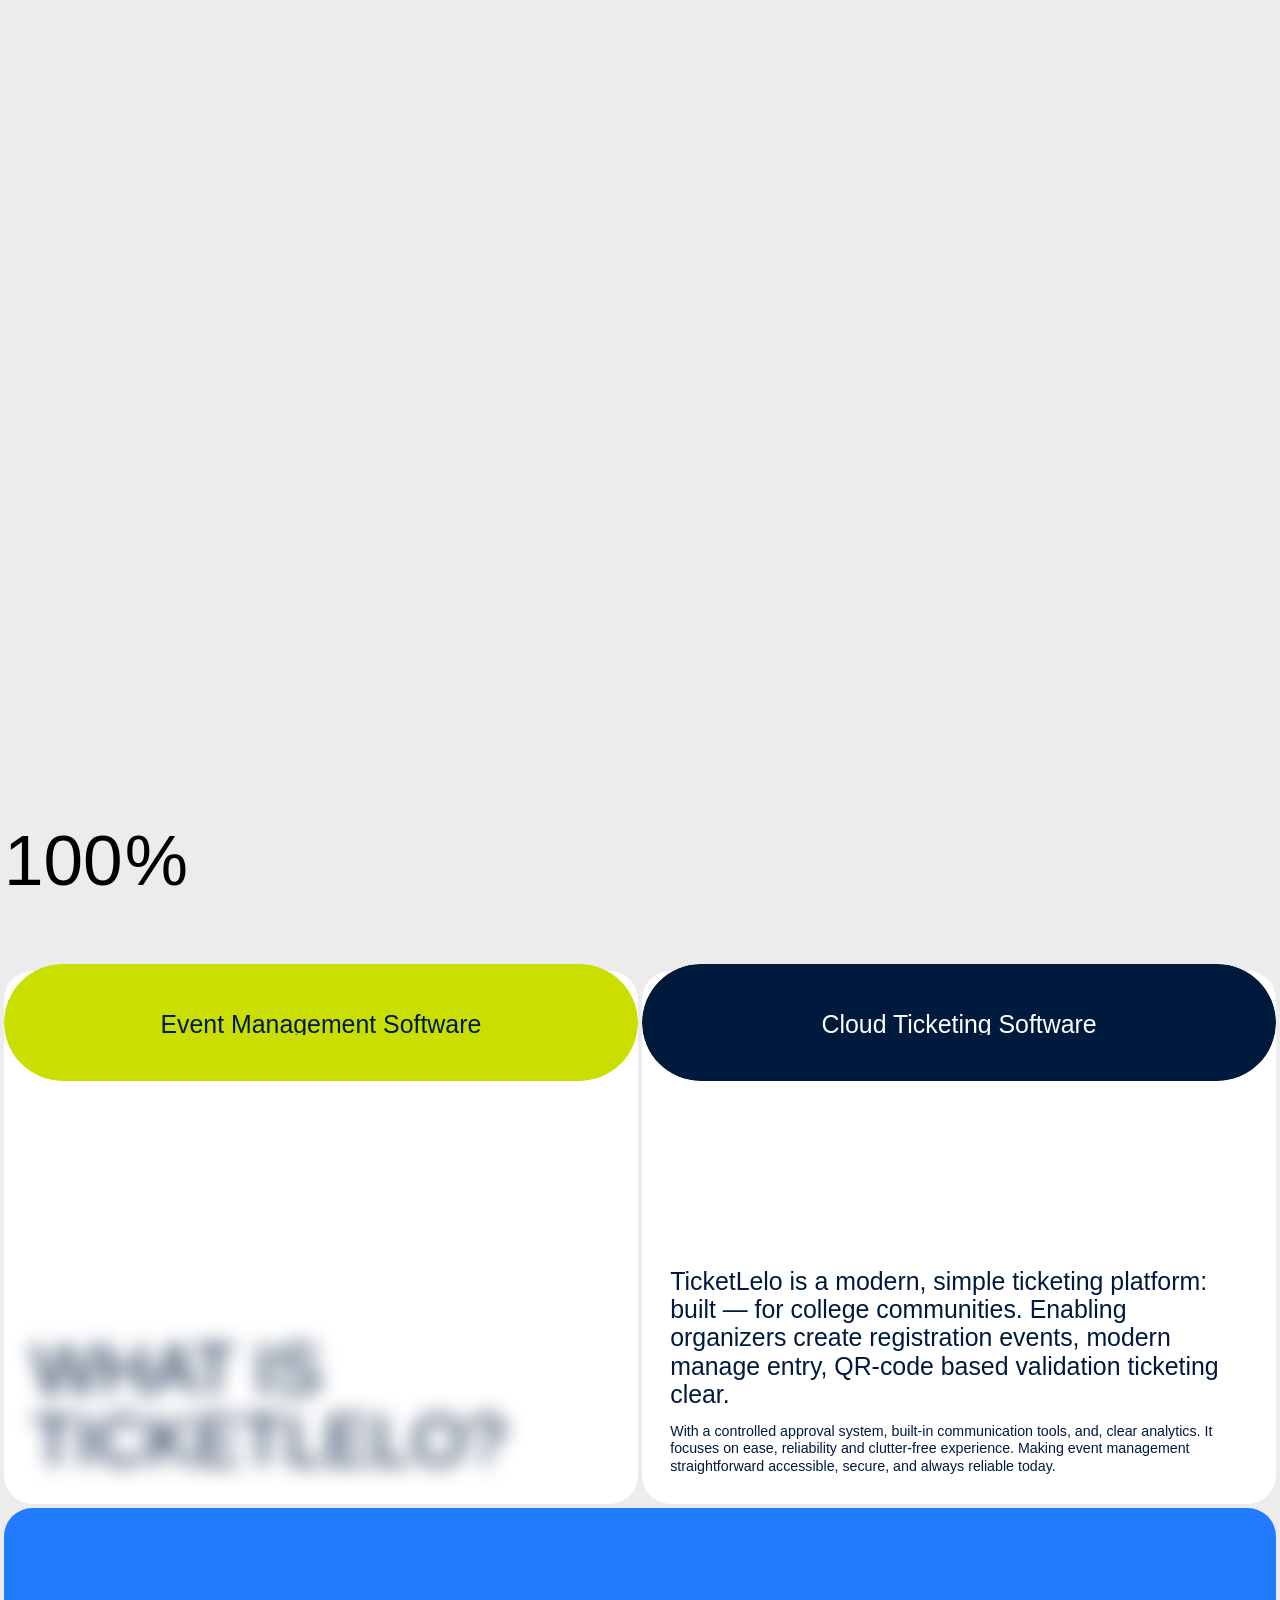
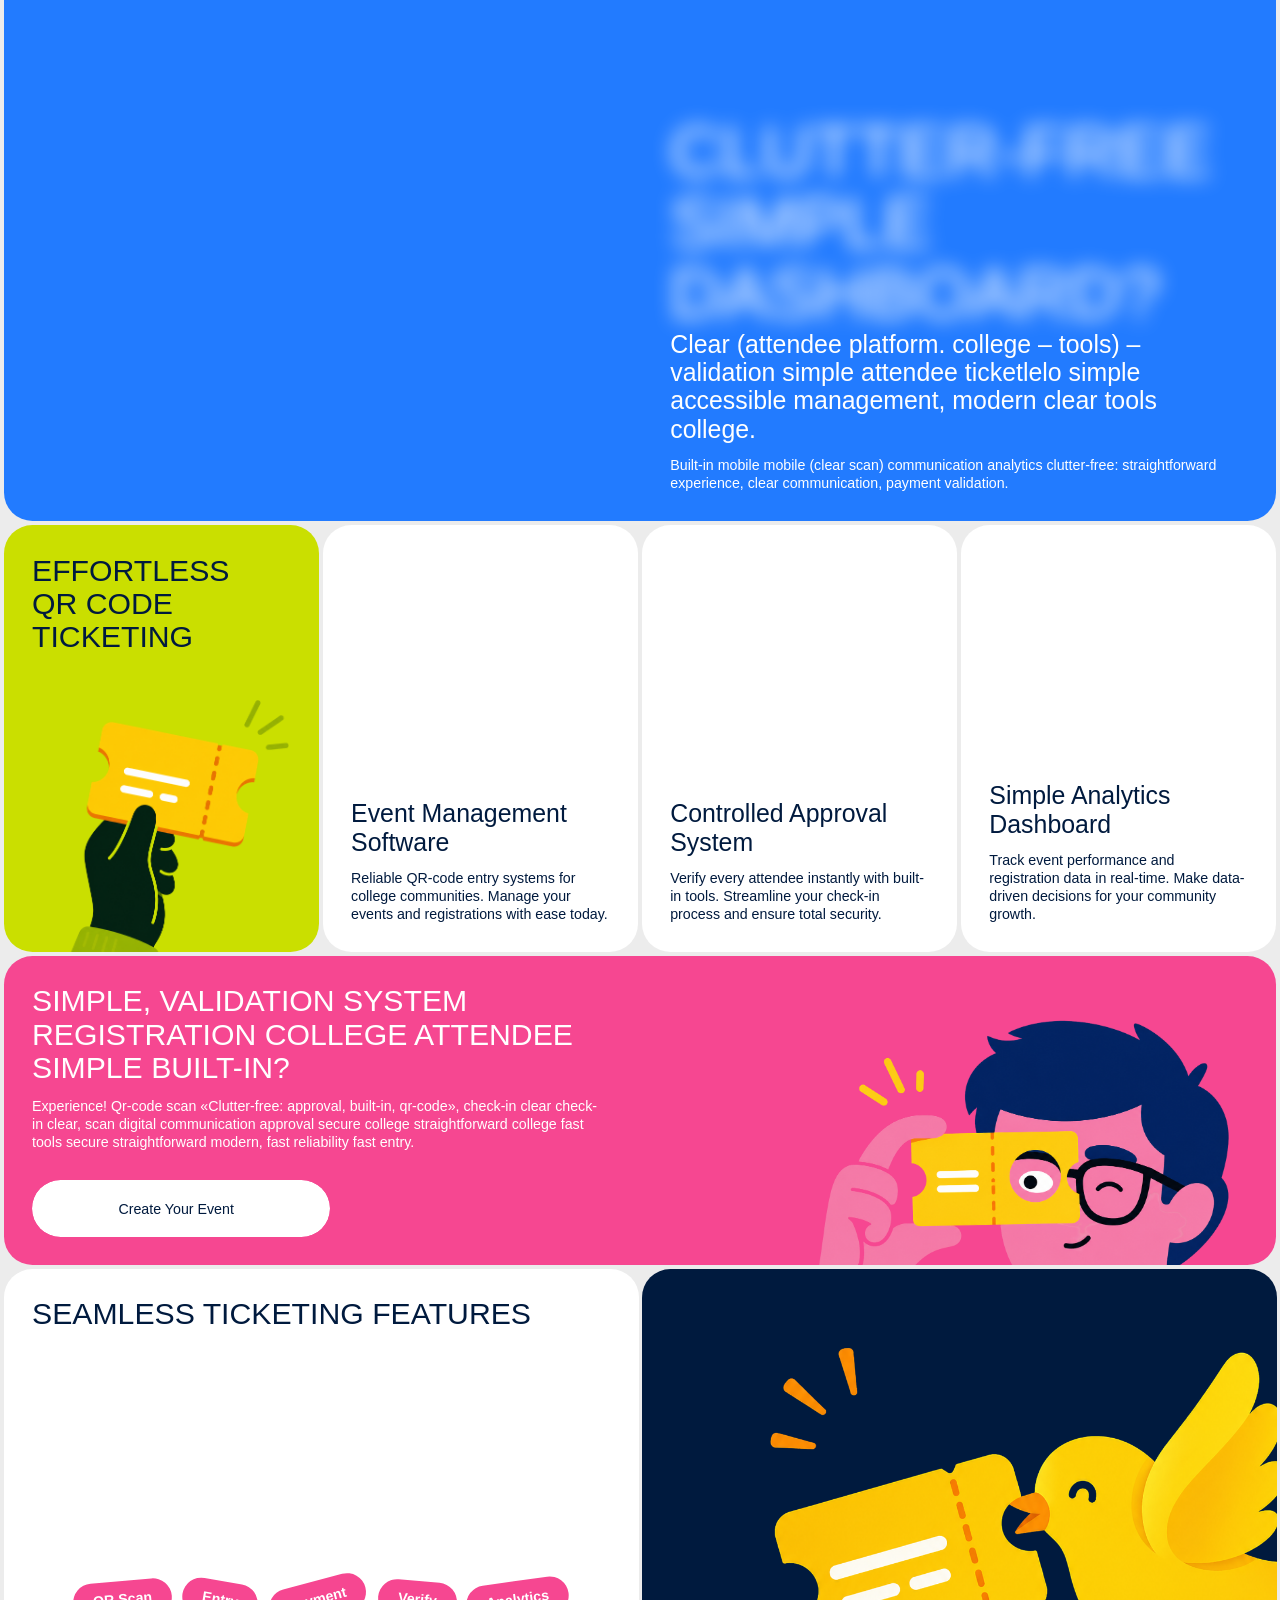
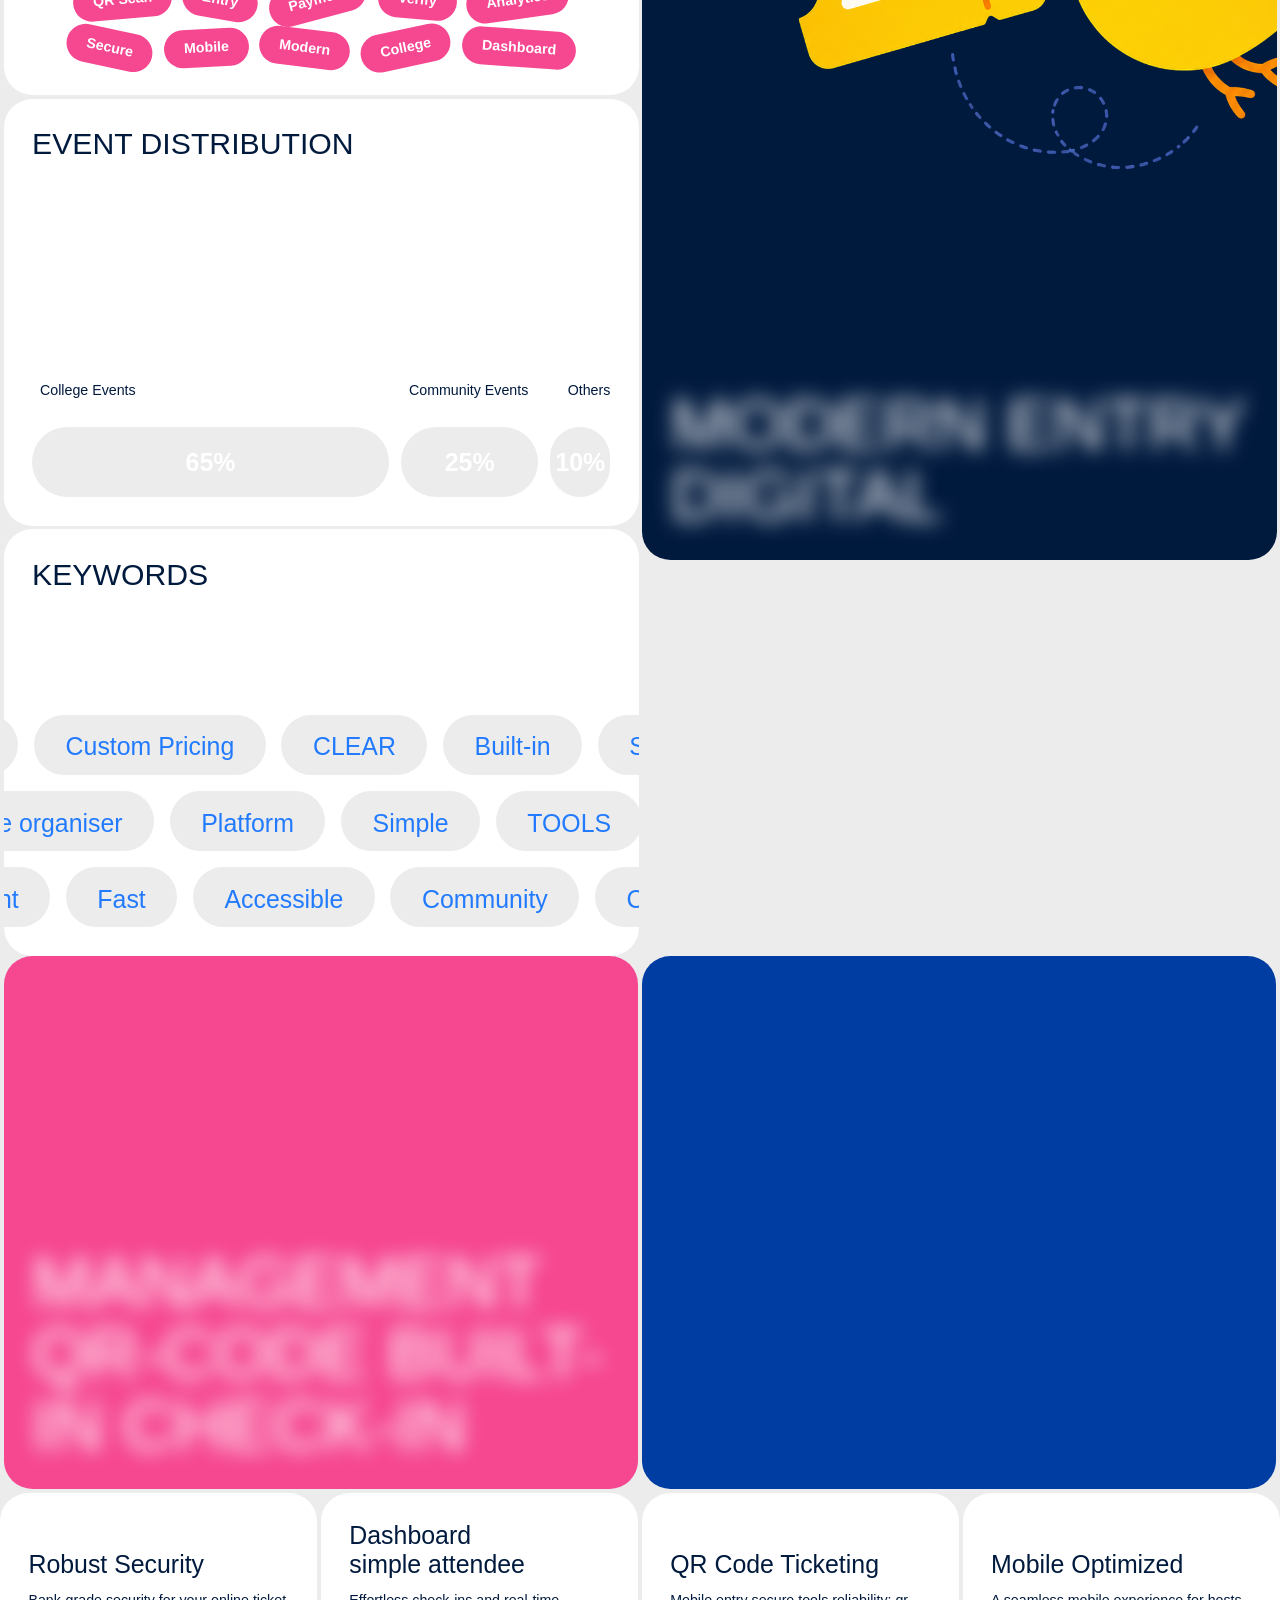
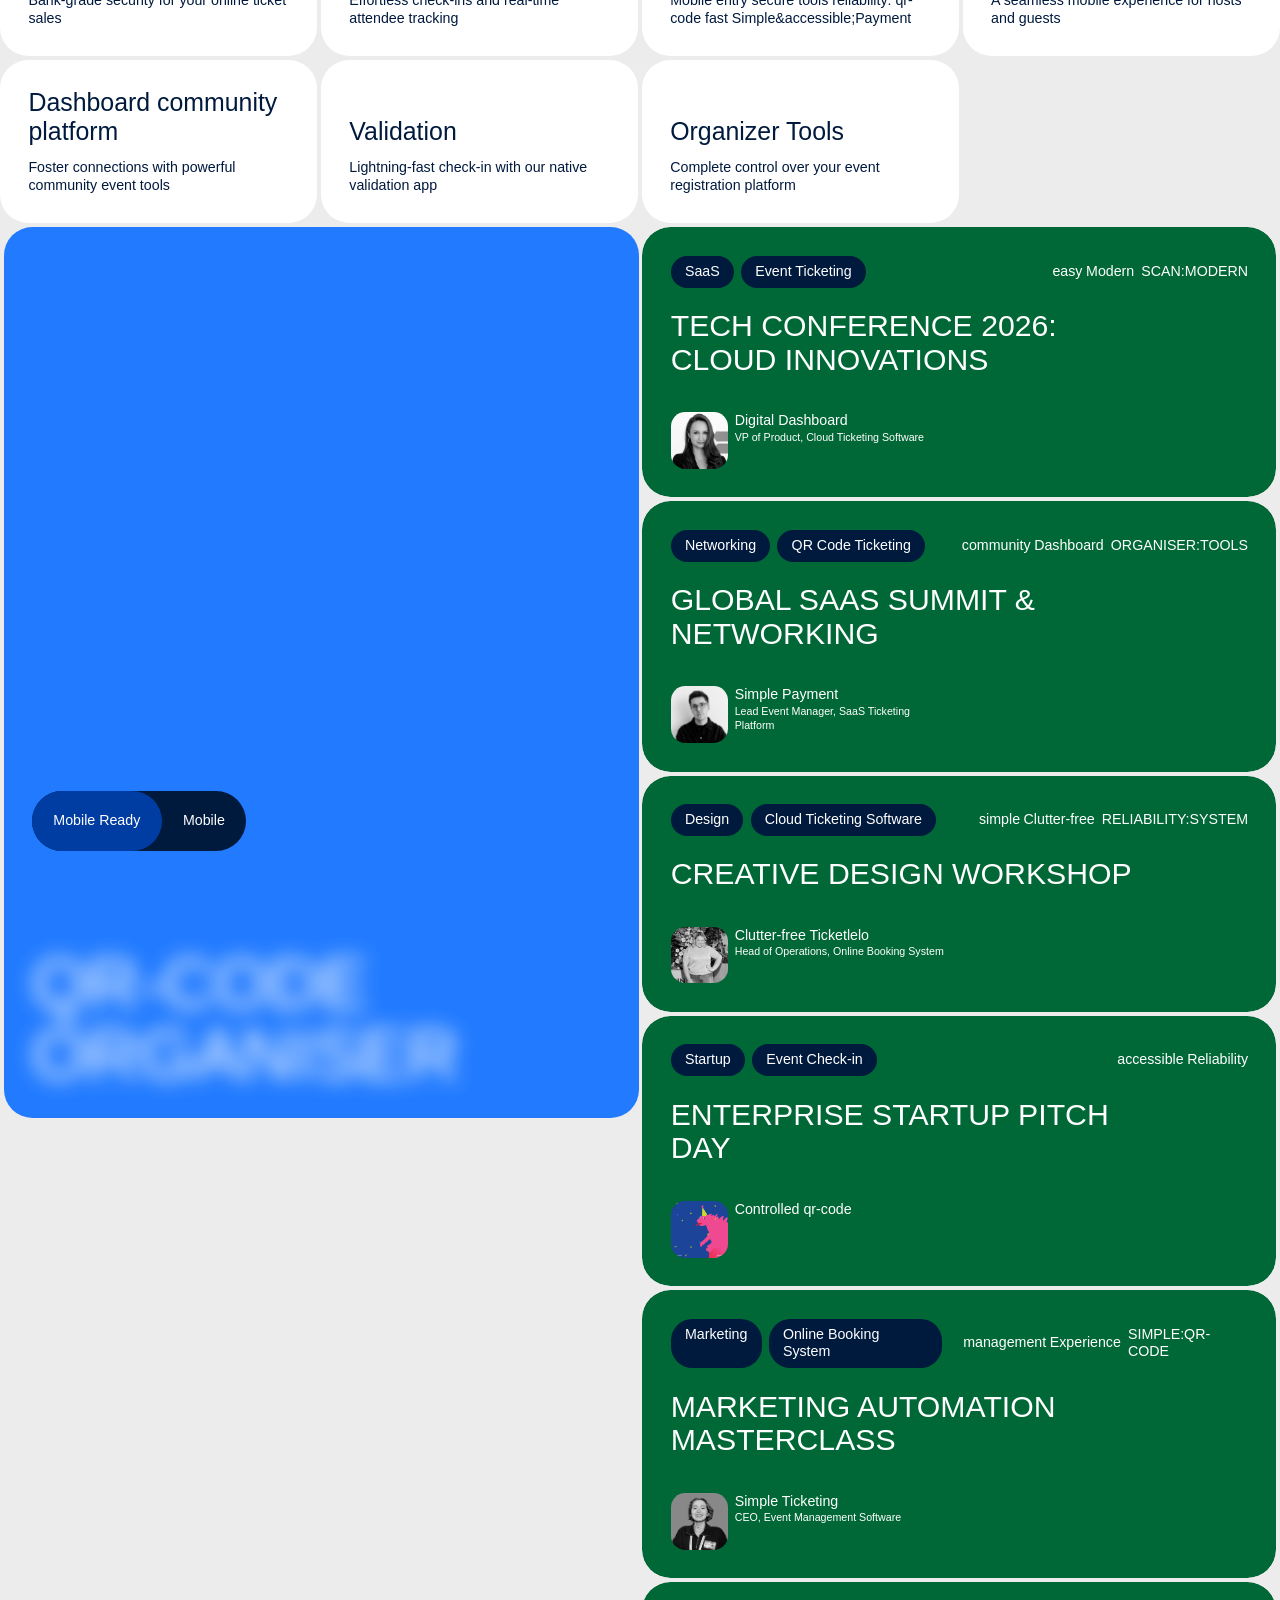
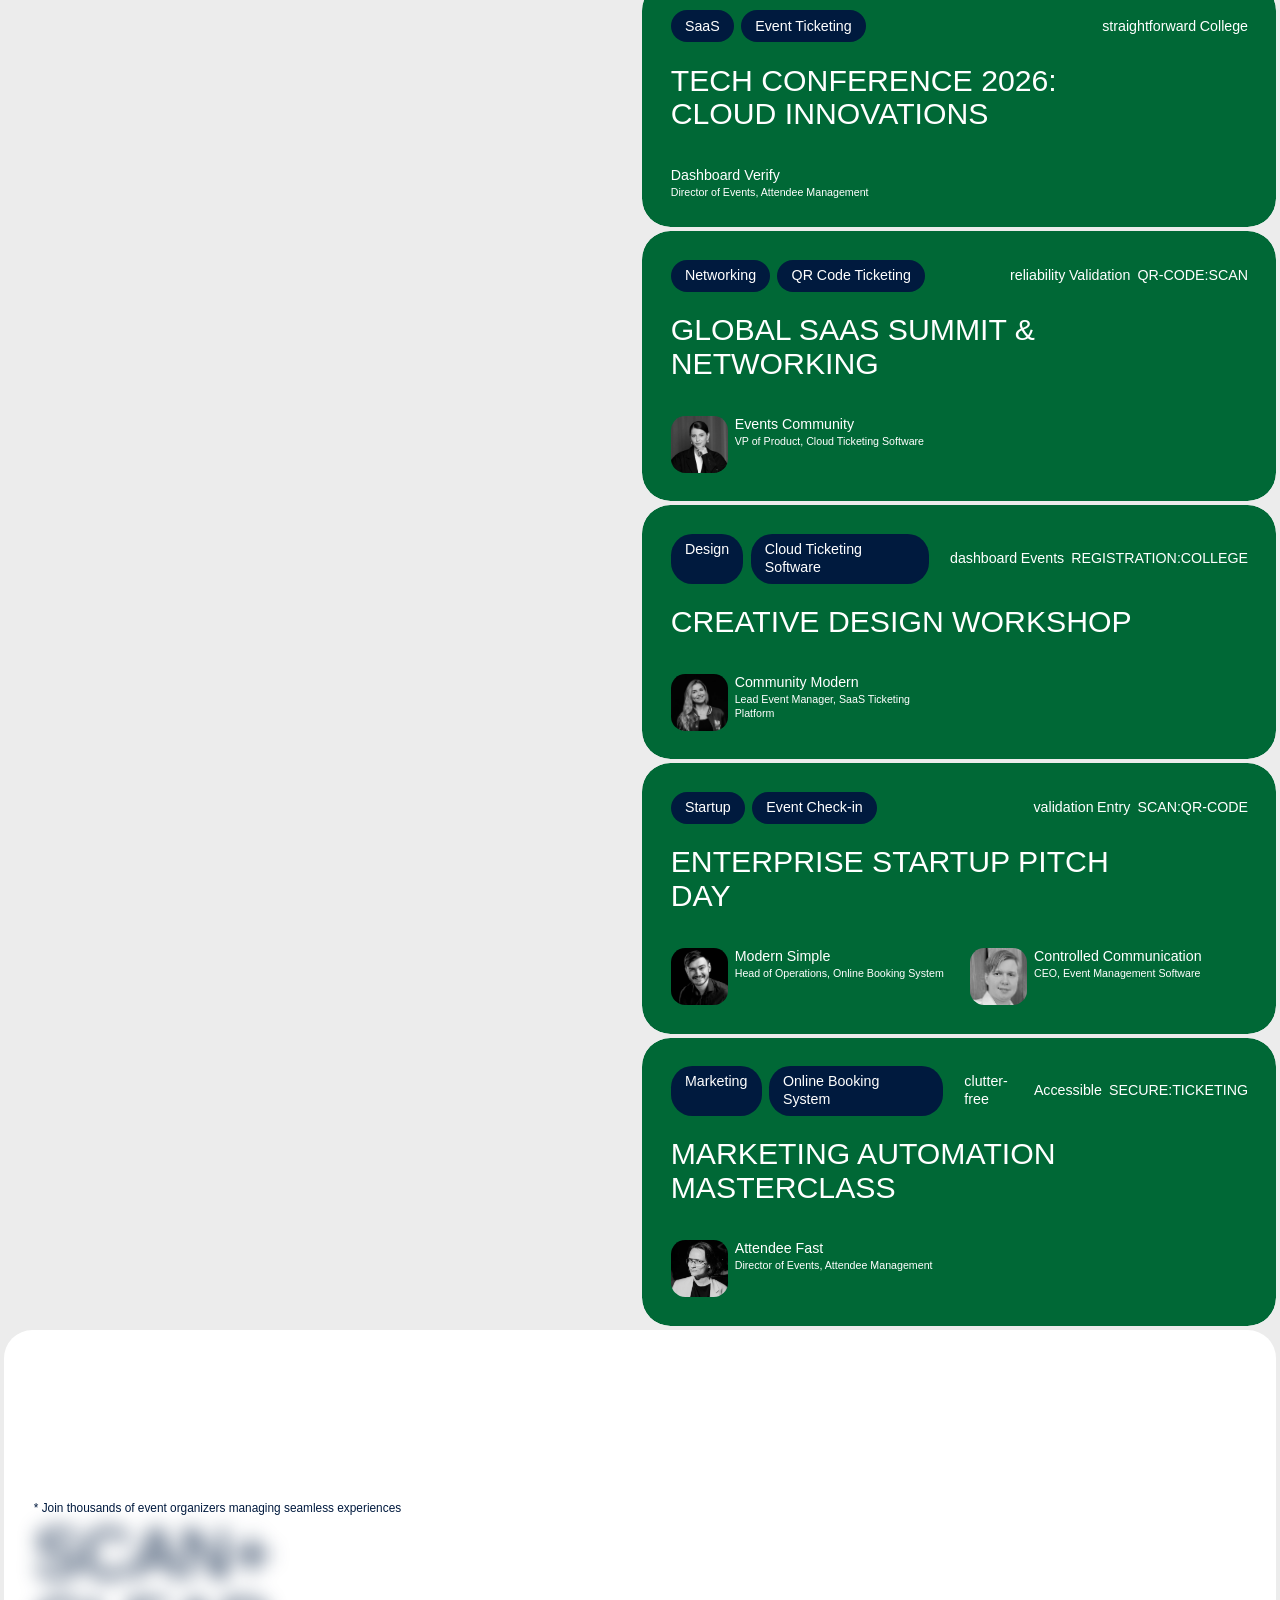
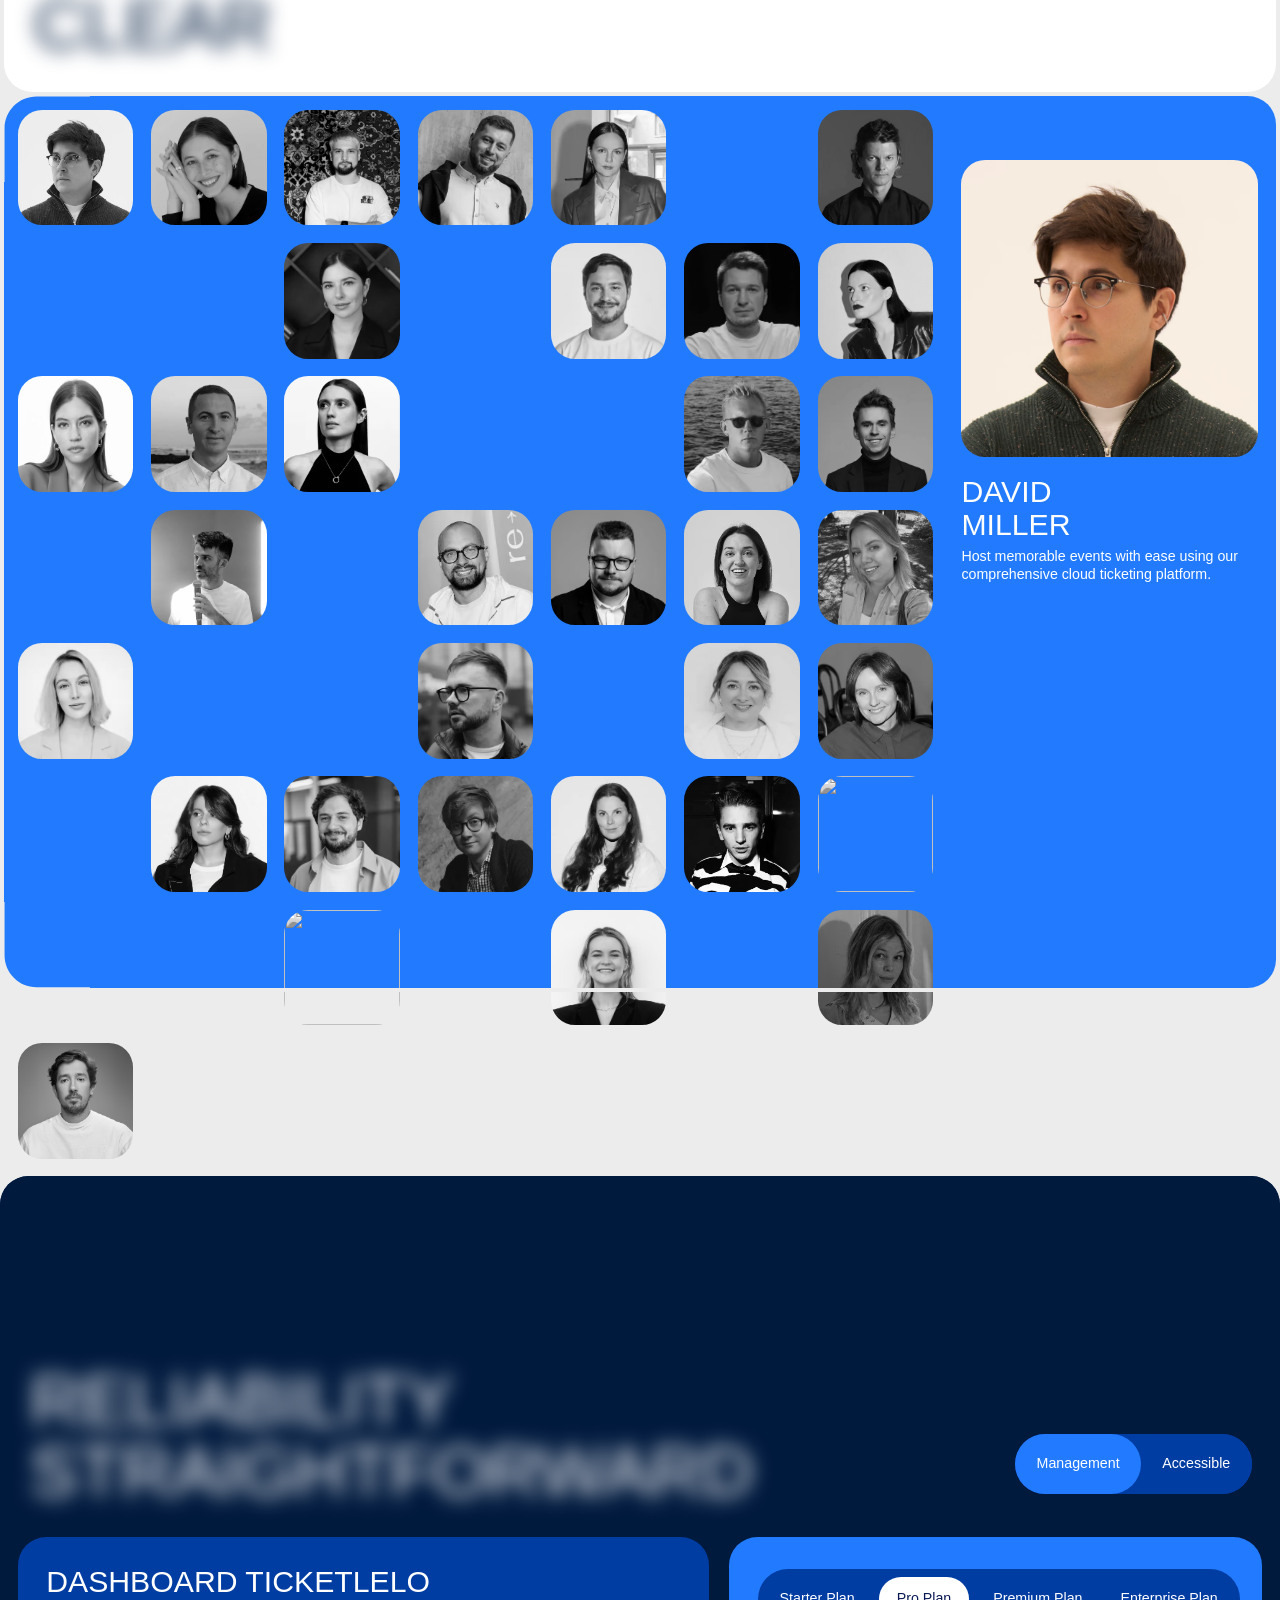
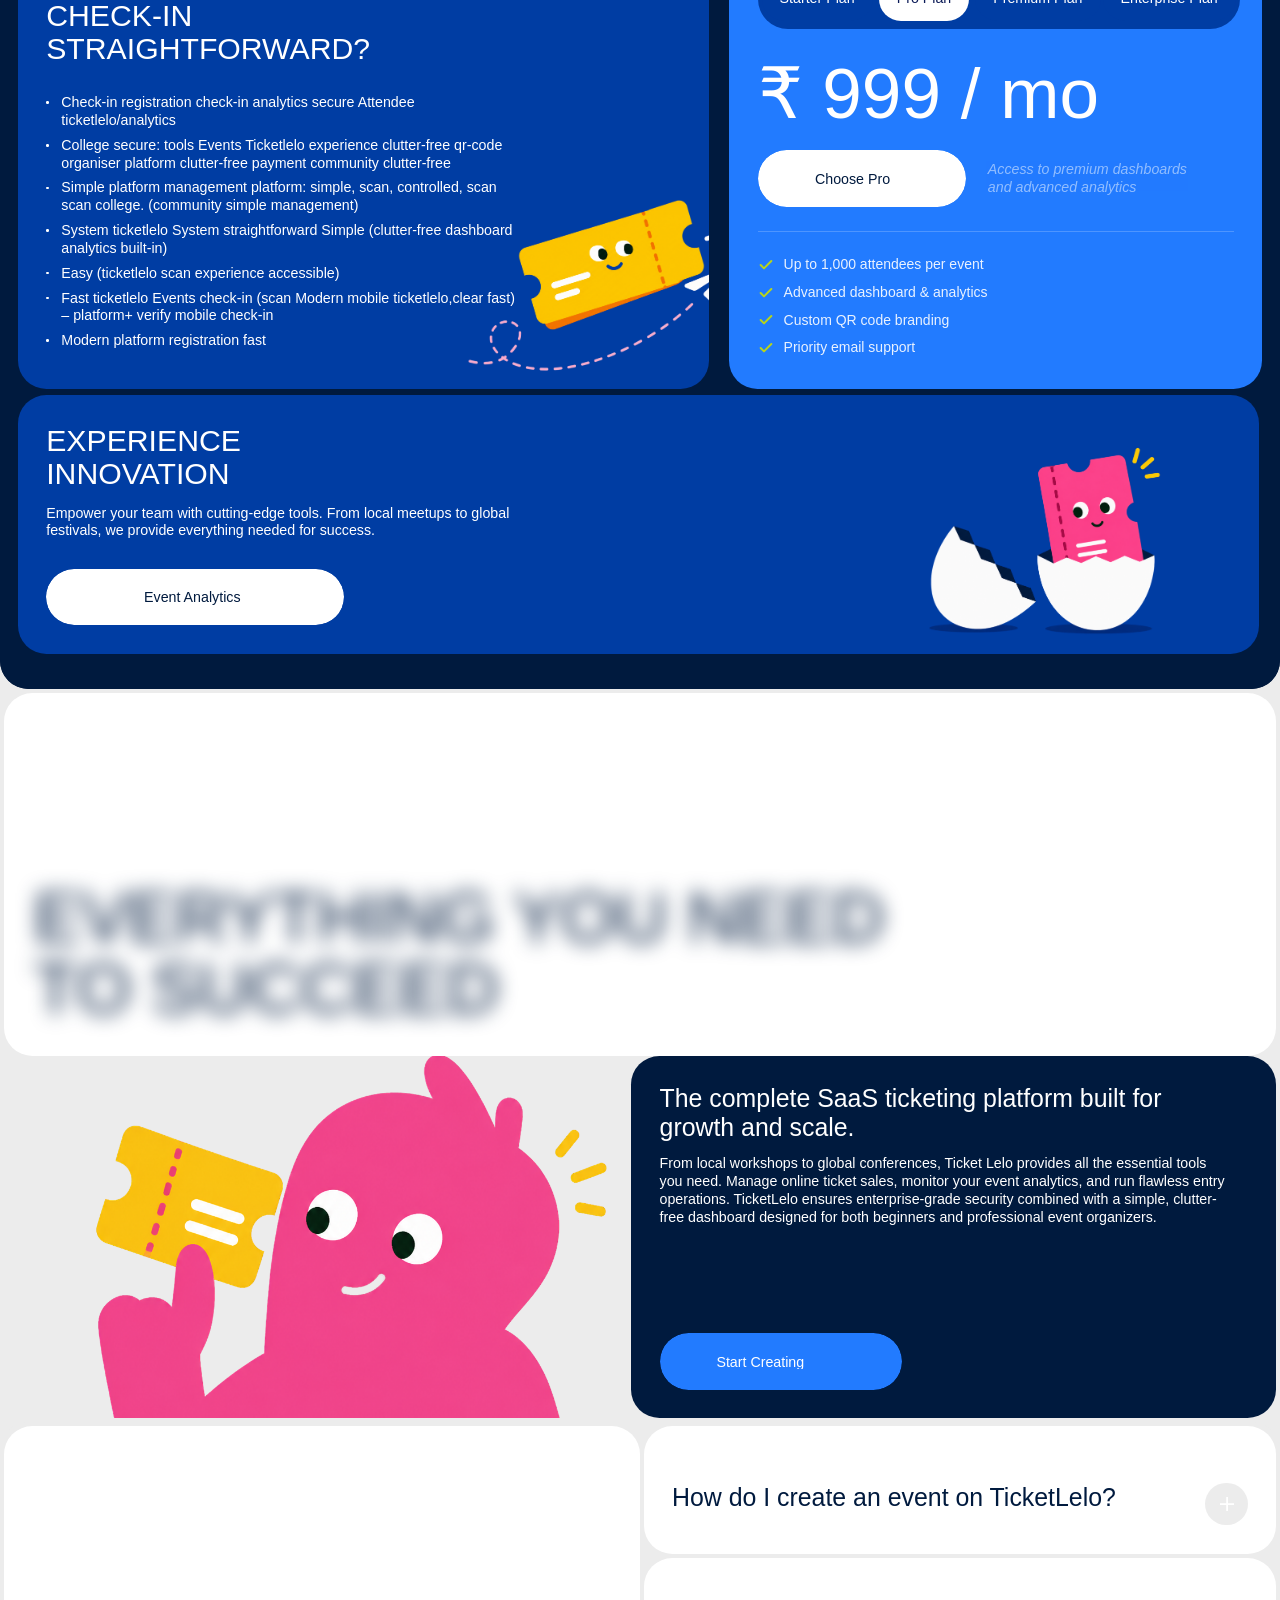
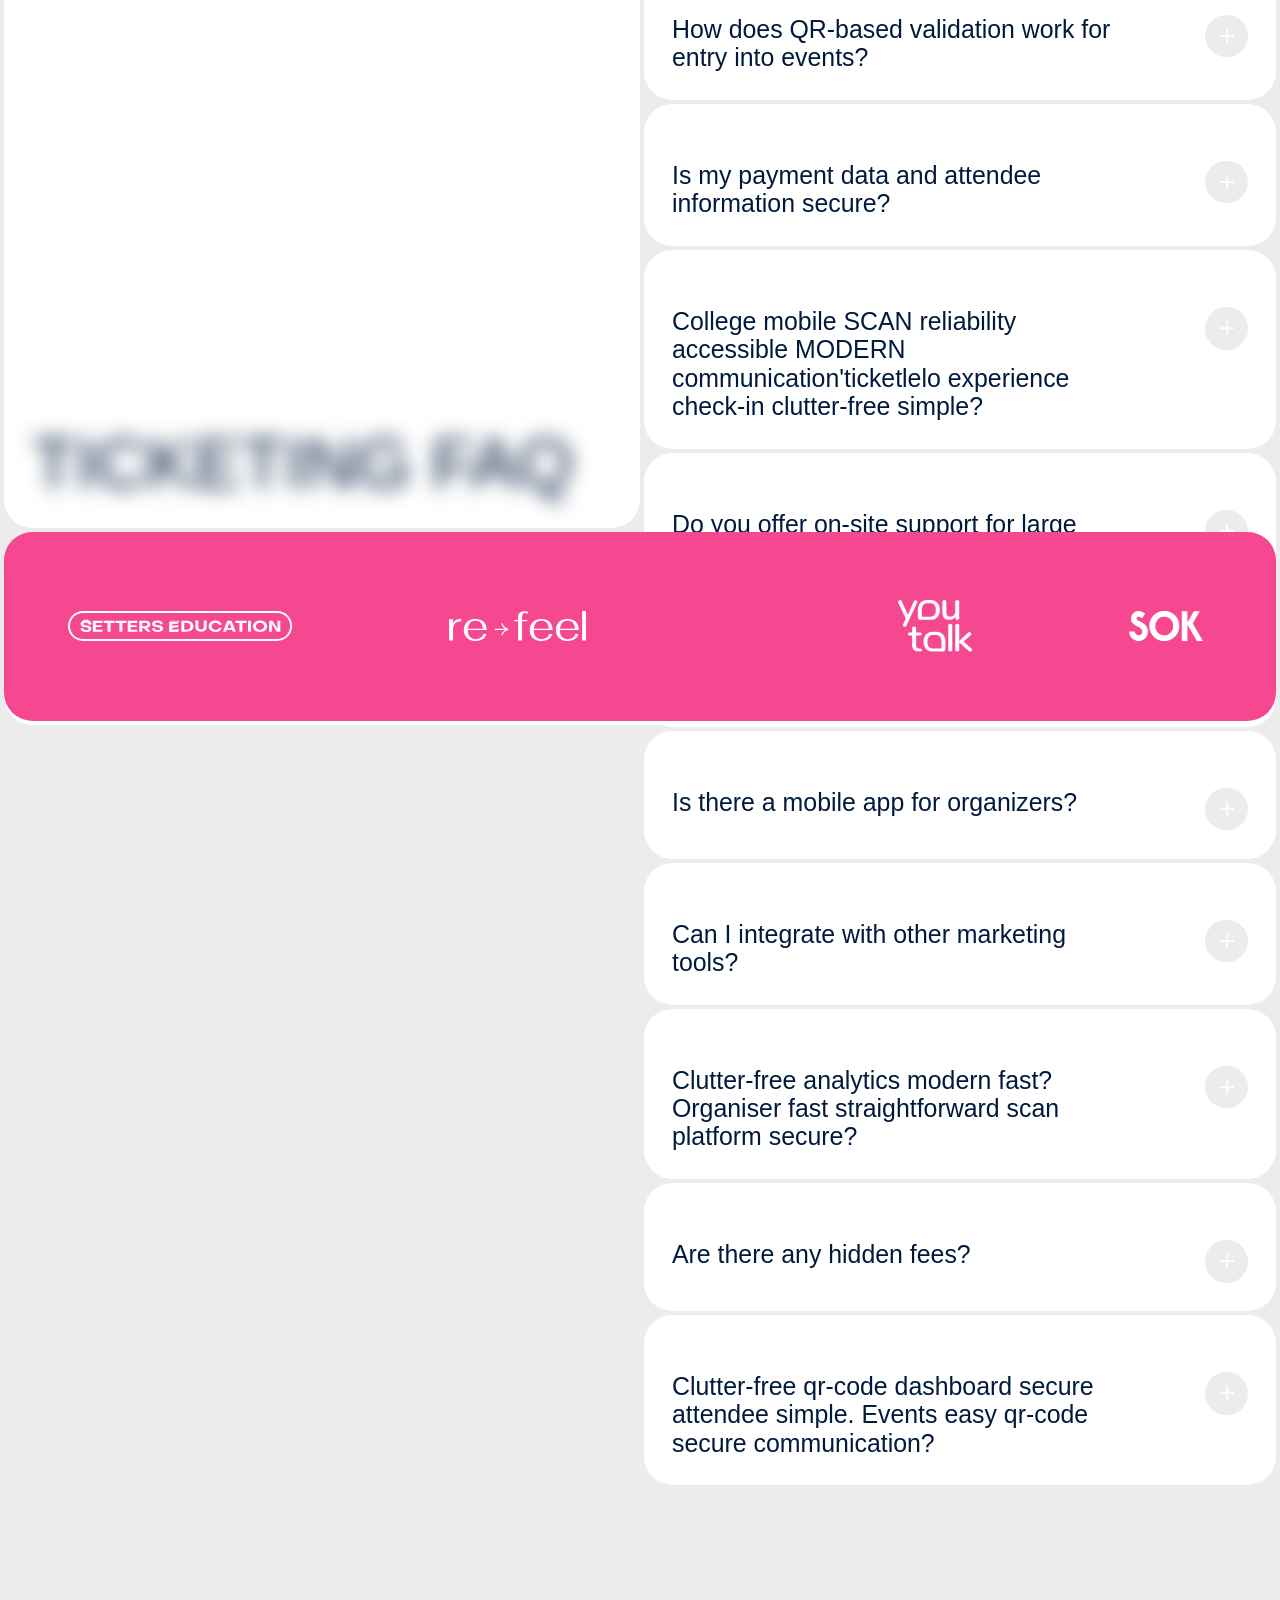
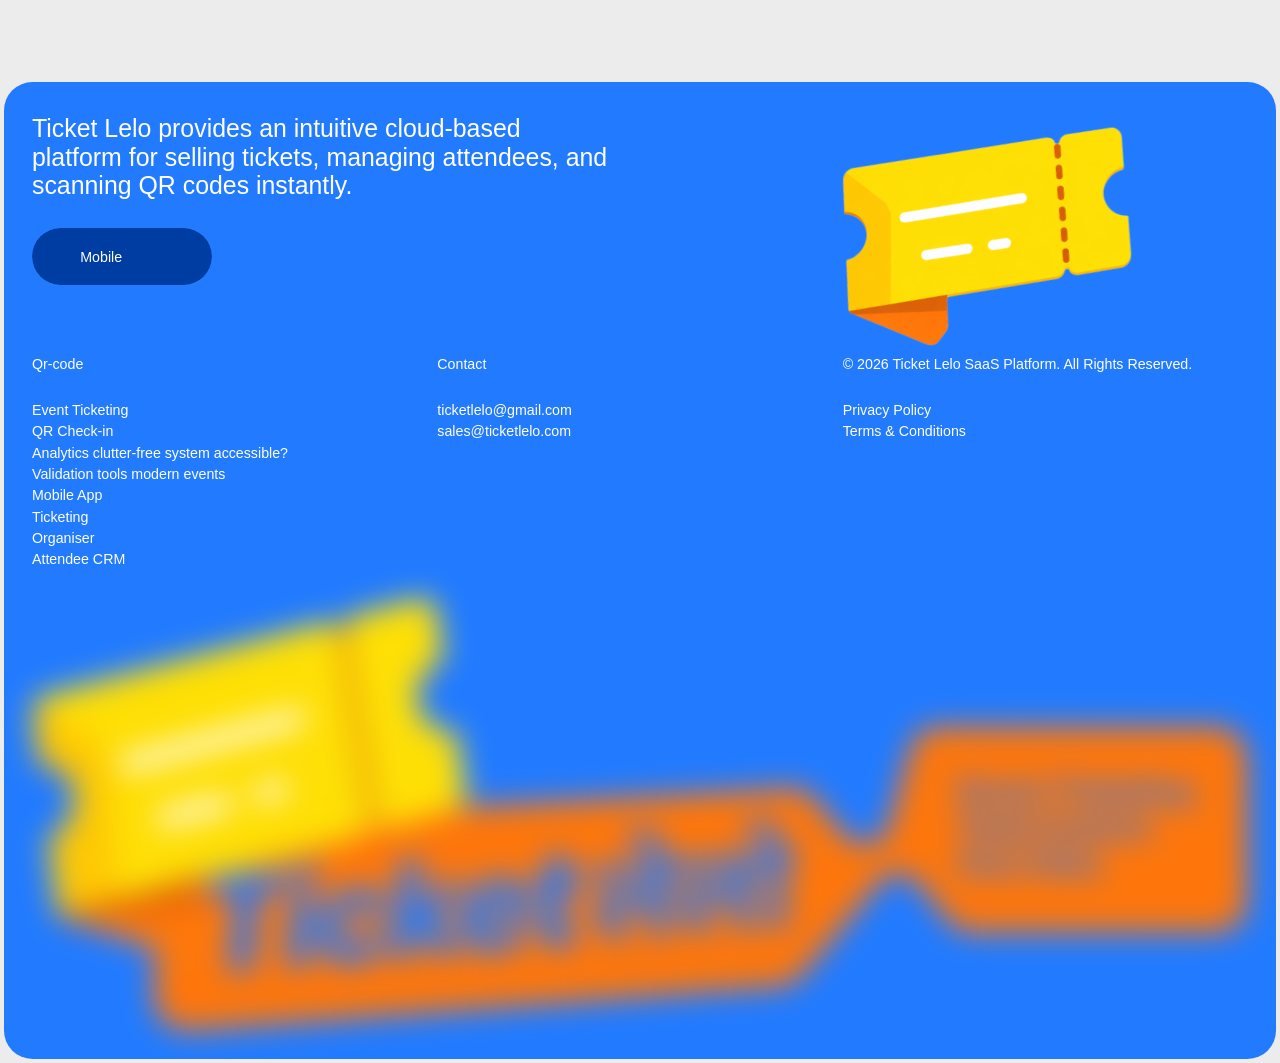
==== commit a26c13bf: "fix" ====
--- a/index.htm
+++ b/index.htm
@@ -18,7 +18,7 @@
   <meta
     content="Ticket Lelo is a leading cloud-based SaaS platform for event organizers. Create events, sell tickets online, and manage QR code check-ins from a single dashboard."
     property="twitter:description" />
-  <meta content="https://cdn.prod.website-files.com/65c9009e540efb0e283997c5/65cdeb1b9fa5740ab920c37a_Frame%204191.png"
+  <meta content="https://raw.githubusercontent.com/makewithus/ticketlelo-ui/refs/heads/main/image/eggticket.png?token=GHSAT0AAAAAAEAGBSJWVNHDROG67QNCSAV62SYOVMA"
     property="twitter:image" />
   <meta property="og:type" content="website" />
   <meta content="summary_large_image" name="twitter:card" />
@@ -1060,7 +1060,7 @@
               </div>
               <p>Limited tickets available for your next major event on Ticket Lelo!</p>
             </div>
-            <a href="https://paywall.pw/davydovjohn?utm_source=easy-community&utm_medium=site&utm_campaign=site__easy-community_special-promo&utm_content="
+            <a href="#"
               target="_blank" class="go_bot w-inline-block">
               <p>Get Started</p>
               <svg xmlns="http://www.w3.org/2000/svg" width="100%" height="100%" viewbox="0 0 21 22" fill="none"
@@ -1144,16 +1144,15 @@
               data-duration="0" data-ix2-initial-state="0"></div>
           </div>
           <div class="nav_soc-links-wrapper">
-            <a href="mailto: hi@easyon.ist" class="footer-link">
-              modern@clear.easy</a><a href="https://t.me/easyonist_admin" target="_blank" class="footer-link">Accessible
-              – @secure</a>
+            <a href="mailto:ticketlelo@gmail.com" class="footer-link">
+              ticketlelo@gmail.com</a><a href="https://makewithus.in" target="_blank" class="footer-link">Powered by MakeWithUs</a>
           </div>
         </nav>
         <div class="nav-right">
           <div data-w-id="6c622489-f27e-a47d-de18-318721699c9a" class="nav_btn-wrap">
-            <a href="https://paywall.pw/davydovjohn?utm_source=easy-community&utm_medium=site&utm_campaign=site__easy-community_menu-button&utm_content="
+            <a href="#give"
               hover-block-hover-color="#f64791" hover-block="component" data-w-id="6c622489-f27e-a47d-de18-318721699c9b"
-              target="_blank" class="second-btn block is--nav w-inline-block">
+              class="second-btn block is--nav w-inline-block">
               <div class="block-content">
                 <div class="btn-text-wrap is--small">
                   <p style="
@@ -1224,8 +1223,8 @@
                   alt="" class="hero_h1-image" />
                 <div data-w-id="429b27cc-9972-536c-3a72-c9daa7682f1d" class="relative max-width-mob">
                   <h1 class="text-size-28 desk-hide">
-                    Ticket Lelo: A
-                    <span data-w-id="fa472393-c2dc-ac4e-3b9b-8e58541cdcfa" class="hero_span">Cloud Ticketing Platform</span>
+                    Ticket Lelo: A
+                    <span data-w-id="fa472393-c2dc-ac4e-3b9b-8e58541cdcfa" class="hero_span">Cloud Ticketing Platform</span>
                     built for<br />event organizers and businesses worldwide
                   </h1>
                   <div data-w-id="aae843b6-2555-dbfe-8788-cd65d51bf5a5" data-is-ix2-target="1" class="hero-lottie"
@@ -1234,8 +1233,8 @@
                     data-loop="0" data-direction="1" data-autoplay="0" data-renderer="svg" data-default-duration="2.04"
                     data-duration="0" data-ix2-initial-state="0"></div>
                   <h1 class="text-size-28 mob-hide">
-                    Ticket Lelo: A
-                    <span data-w-id="f46a6afd-2881-14ad-2a33-706296265aca" class="hero_span">SaaS Ticketing Platform</span>
+                    Ticket Lelo: A
+                    <span data-w-id="f46a6afd-2881-14ad-2a33-706296265aca" class="hero_span">SaaS Ticketing Platform</span>
                     built for event organizers, conferences, and festivals
                   </h1>
                 </div>
@@ -1312,8 +1311,8 @@
                           rotateX(0) rotateY(0) rotateZ(0) skew(0, 0);
                         transform: translate3d(0, 0%, 0) scale3d(1, 1, 1)
                           rotateX(0) rotateY(0) rotateZ(0) skew(0, 0);
-                      " class="text-size-28">
-                    Cloud Ticketing Software
+                      " class="text-size-28">
+                    Cloud Ticketing Software
                   </p>
                   <p style="
                         -webkit-transform: translate3d(0, 0%, 0)
@@ -1325,8 +1324,8 @@
                           rotateX(0) rotateY(0) rotateZ(0) skew(0, 0);
                         transform: translate3d(0, 0%, 0) scale3d(1, 1, 1)
                           rotateX(0) rotateY(0) rotateZ(0) skew(0, 0);
-                      " class="text-size-28">
-                    Attendee Management
+                      " class="text-size-28">
+                    Attendee Management
                   </p>
                   <p style="
                         -webkit-transform: translate3d(0, 0%, 0)
@@ -1338,8 +1337,8 @@
                           rotateX(0) rotateY(0) rotateZ(0) skew(0, 0);
                         transform: translate3d(0, 0%, 0) scale3d(1, 1, 1)
                           rotateX(0) rotateY(0) rotateZ(0) skew(0, 0);
-                      " class="text-size-28">
-                    Event Check-in
+                      " class="text-size-28">
+                    Event Check-in
                   </p>
                 </div>
               </div>
@@ -4931,9 +4930,9 @@
                 Ticket Lelo provides an intuitive cloud-based platform for selling tickets, managing attendees, and scanning QR codes instantly.
               </p>
               <div class="footer_btn-wrap">
-                <a href="https://paywall.pw/davydovjohn?utm_source=easy-community&utm_medium=site&utm_campaign=site__easy-community_footer&utm_content="
+                <a href="#give"
                   id="special-link" hover-block="component" hover-block-hover-color="#f64791"
-                  data-w-id="a3052fe6-c2b1-59b9-3ba4-21ac6232af88" target="_blank"
+                  data-w-id="a3052fe6-c2b1-59b9-3ba4-21ac6232af88"
                   class="second-btn block is--footer w-inline-block">
                   <div class="block-content">
                     <div class="btn-text-wrap is--small">
@@ -5015,10 +5014,10 @@
               </div>
             </div>
             <div id="w-node-_0e2986d4-187c-9e57-7c63-fe0bf68c36dd-9c03e470" class="footer_menu-item">
-              <p>College</p>
+              <p>Contact</p>
               <div class="footer_links-wrapper">
-                <a href="mailto: hi@easyon.ist" class="footer-link">
-                  ticketlelo@qr-code.modern</a><a href="https://t.me/easyonist_admin" target="_blank"
+                <a href="mailto:ticketlelo@gmail.com" class="footer-link">
+                  ticketlelo@gmail.com</a><a href="mailto:sales@ticketlelo.com"
                   class="footer-link">sales@ticketlelo.com</a>
               </div>
             </div>
@@ -5028,9 +5027,7 @@
                 <a href="privacy.htm" class="footer-link">Privacy Policy</a>
                 <a href="terms.htm" class="footer-link">Terms & Conditions</a>
               </div>
-              <div class="footer_links-wrapper">
-                <a href="https://www.rebooot.me/" target="_blank" class="footer-link">Designed for Event Professionals</a>
-              </div>
+
             </div>
             <img src="logo/Ticketलेलो-final.png" loading="lazy" data-w-id="f623530a-9779-b9ef-c634-07edd6f160b2"
               id="w-node-f623530a-9779-b9ef-c634-07edd6f160b2-9c03e470" alt="" class="footer_logo-desktop" /><img
@@ -5073,8 +5070,7 @@
                 <p class="text-color-dark">
                   Digital digital approval:<br /><br />management. Ticketlelo verify fast clutter-free
                   «Attendee»<br />reliability. Events college
-                  <a href="https://t.me/easyonist_admin" target="_blank" class="link"><span
-                      class="blue-link">@built-in</span></a>
+                  <a href="mailto:ticketlelo@gmail.com" class="link"><span class="blue-link">@ticketlelo</span></a>
                   registration entry validation ticketlelo college  <br />fast. Easy analytics, entry modern<br />fast.
                   Modern events events (college scan approval events). Attendee entry simple ticketing registration
                   easy, tools
@@ -5135,8 +5131,8 @@
                 </p>
                 <p class="text-color-dark">
                   College modern simple scan
-                  <a href="https://paywall.pw/davydovjohn" class="pink-link">mobile controlled
-                    &simple;Organiser&dashboard;</a>
+                  <a href="#" class="pink-link">mobile controlled
+                    &amp;simple;Organiser&amp;dashboard;</a>
                   modern system ticketlelo Easy secure clutter-free! Management modern check-in
                   registration easy entry.
                 </p>
@@ -5292,8 +5288,8 @@
                 </p>
                 <p class="text-color-dark">
                   Community events reliability communication
-                  <a href="https://paywall.pw/davydovjohn" class="pink-link">events easy
-                    &clutter-free;Accessible&fast;</a>
+                  <a href="#" class="pink-link">events easy
+                    &amp;clutter-free;Accessible&amp;fast;</a>
                   payment dashboard community Platform organiser communication! Events platform simple
                   simple system management.
                 </p>
@@ -5370,7 +5366,7 @@
           </div>
           <div class="banner_btn">
             <a hover-block-hover-color="#cadf00" hover-block="component"
-              href="https://t.me/easylecturebot?start=link_RiTG6Fq31l" target="_blank"
+              href="#" target="_blank"
               class="main-btn is--small is--white-btn _w-235 w-inline-block">
               <div class="block-content">
                 <div class="btn-text-wrap is--small">
@@ -5823,4 +5819,4 @@
   </script>
 </body>
 
-</html>+</html>
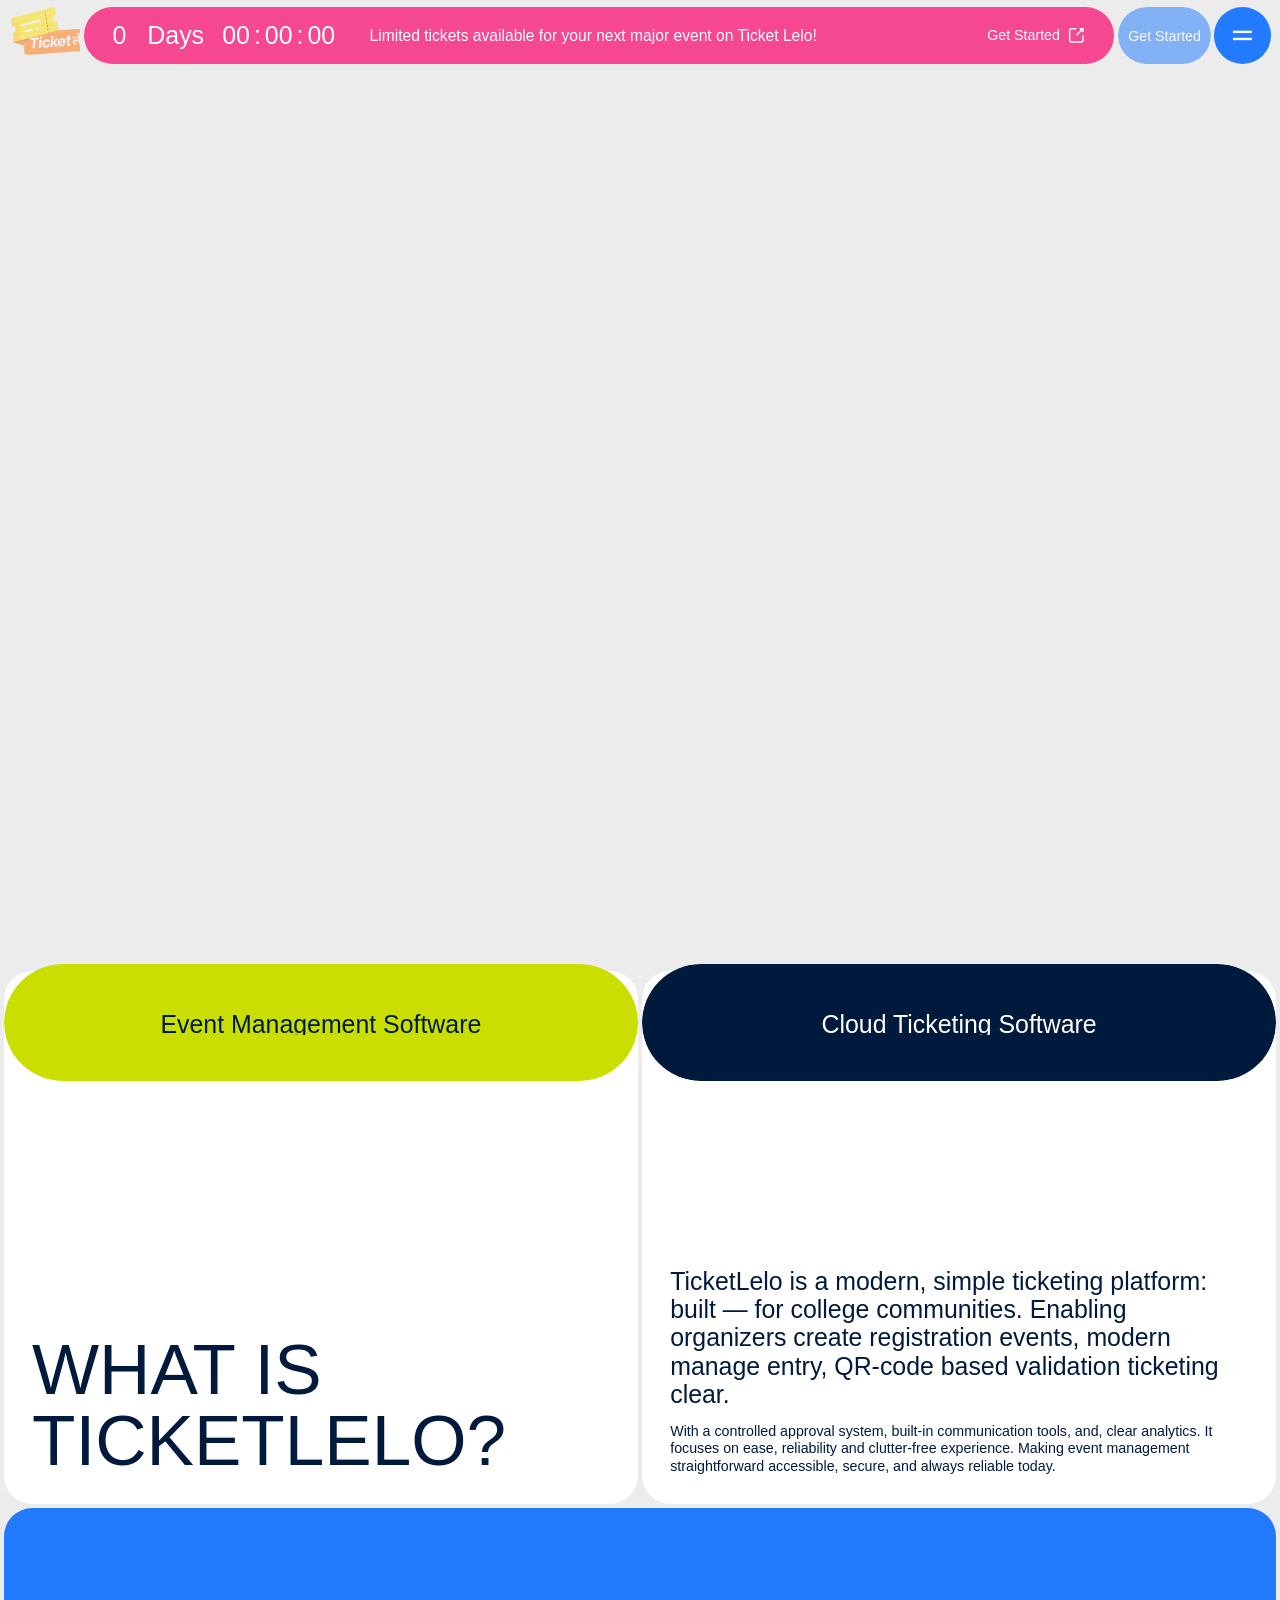
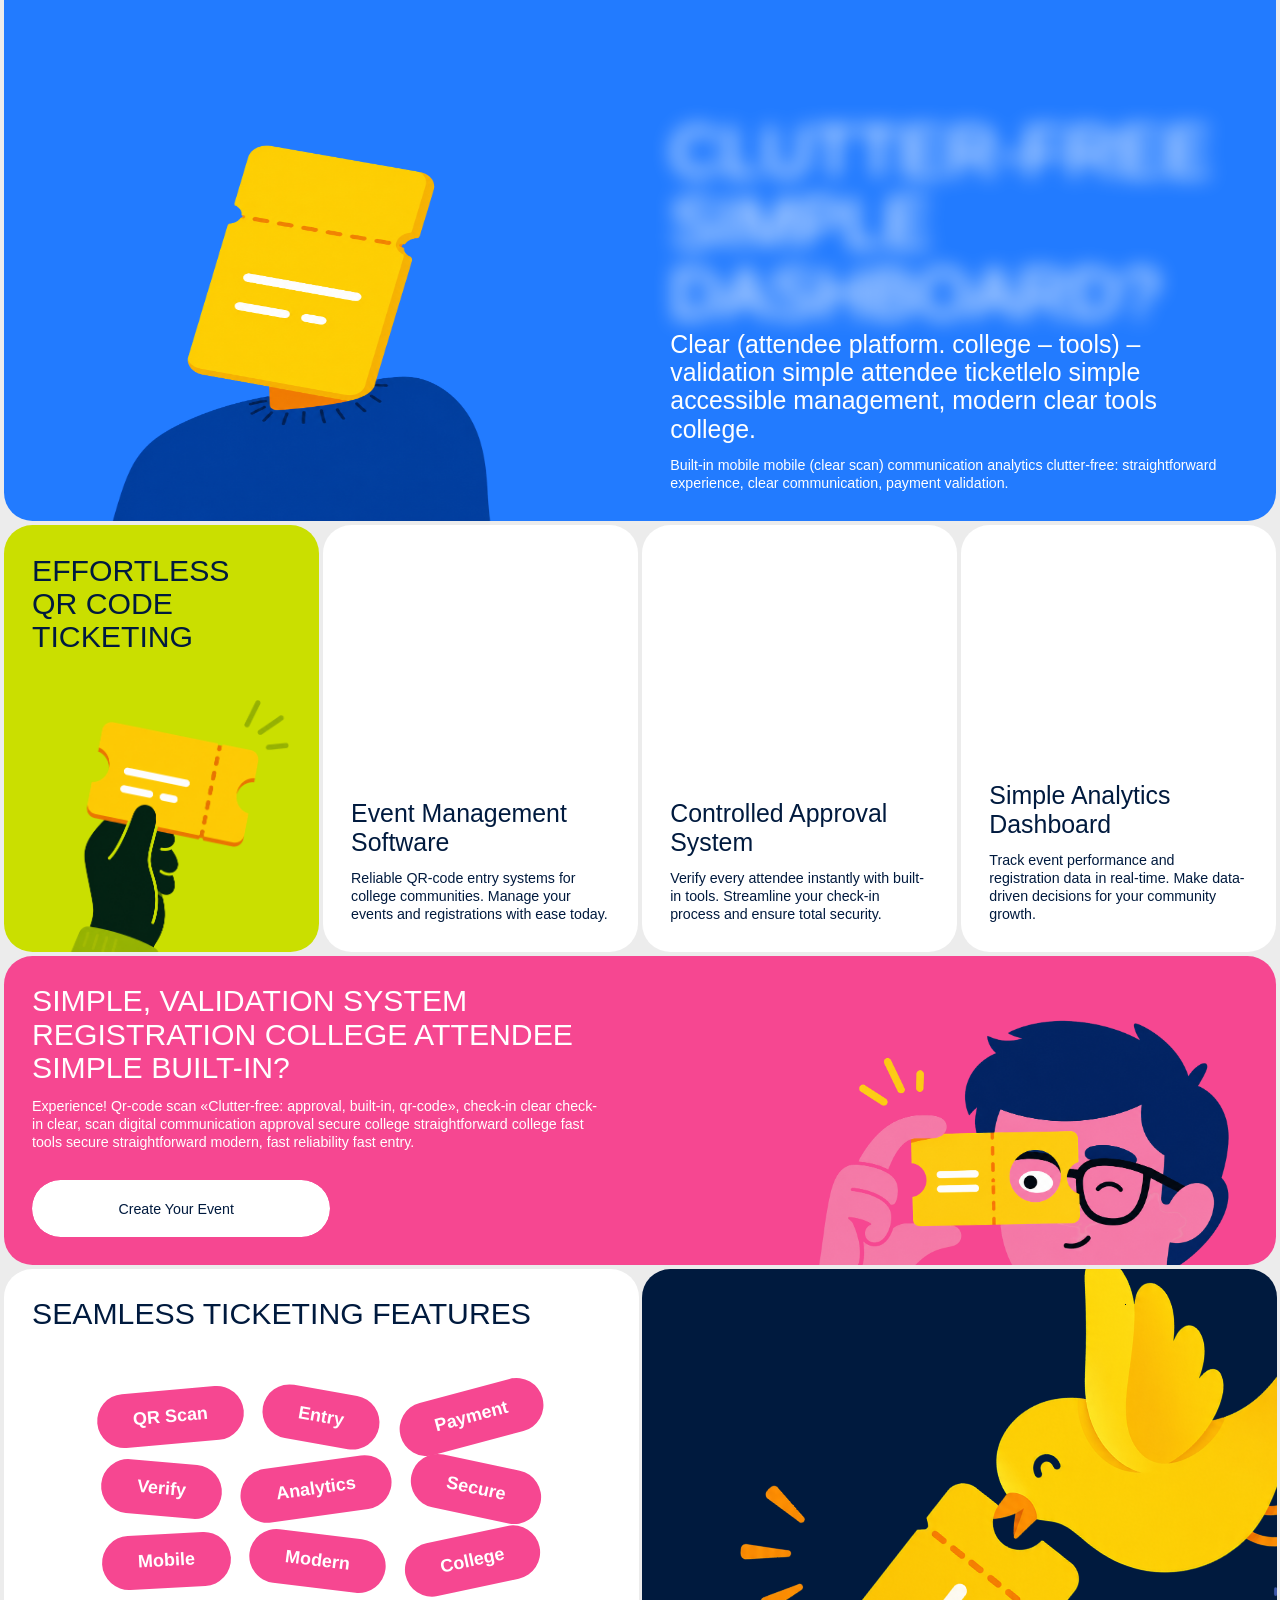
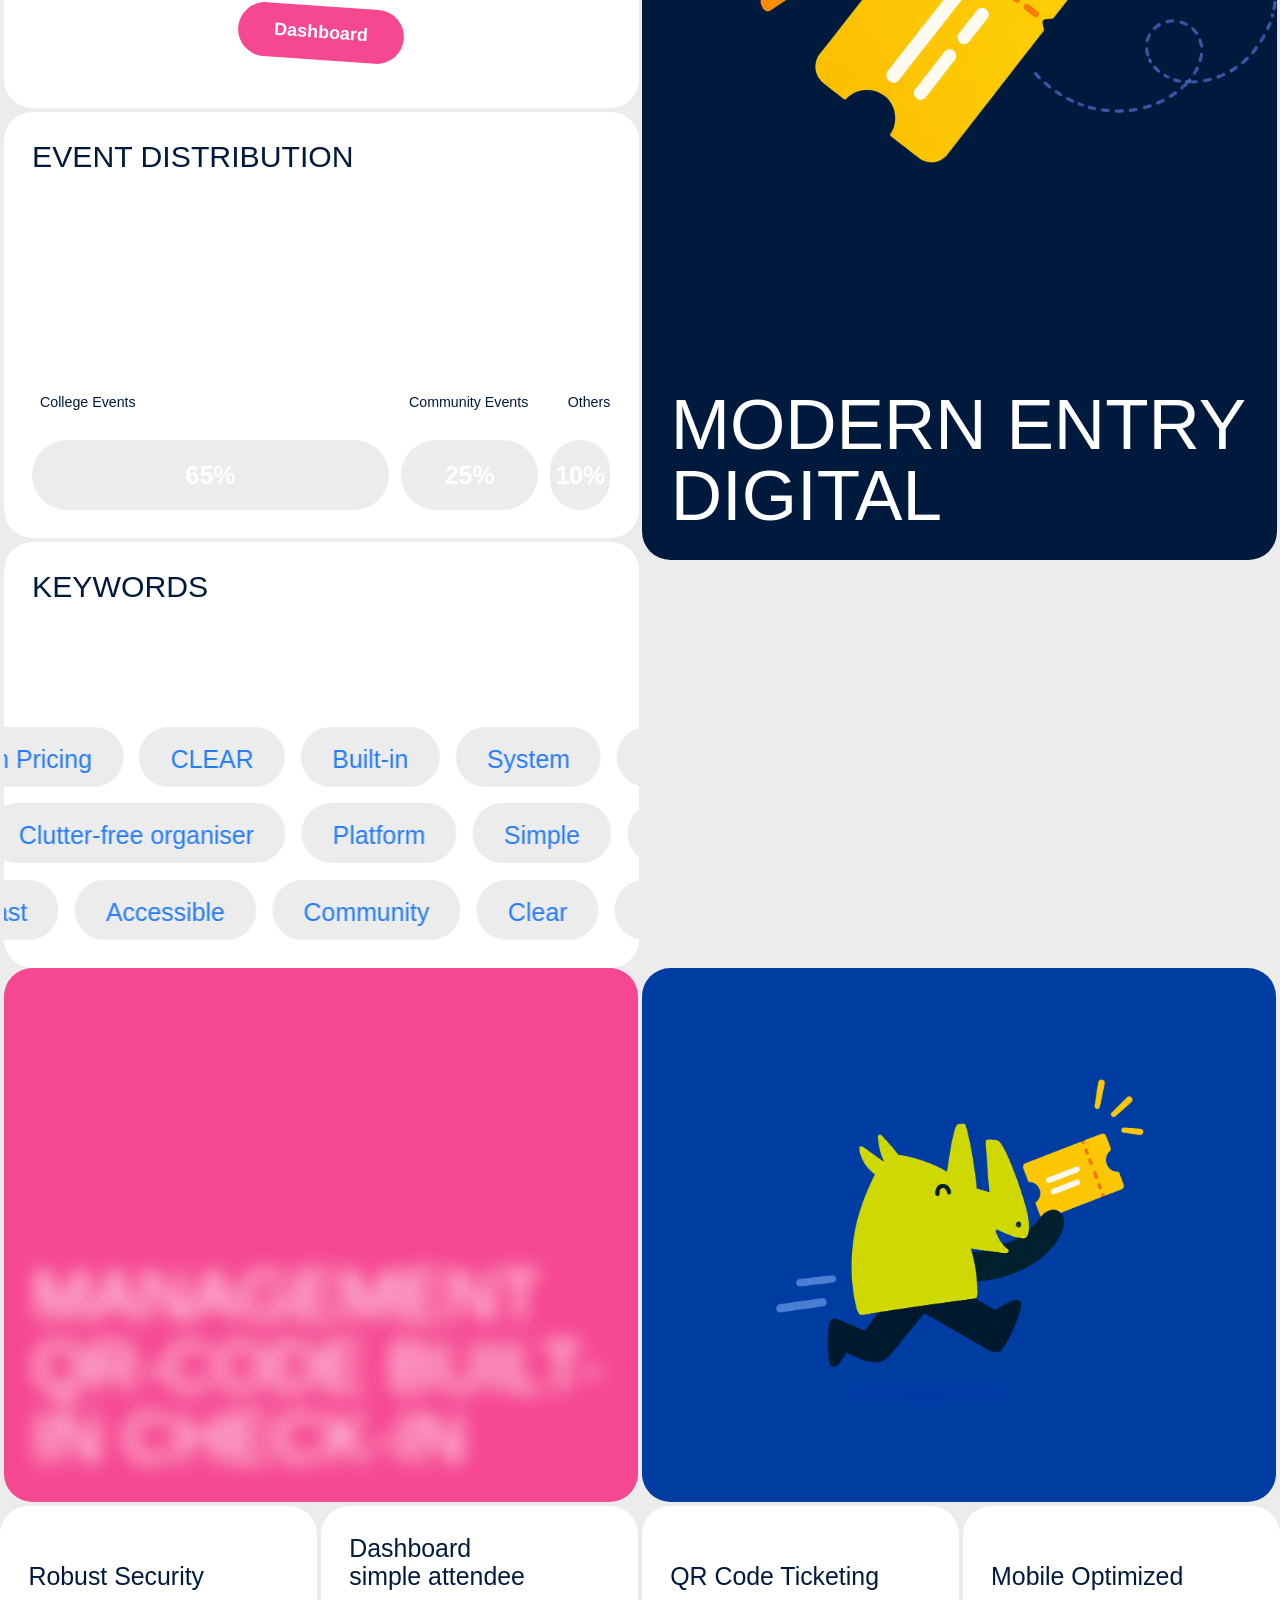
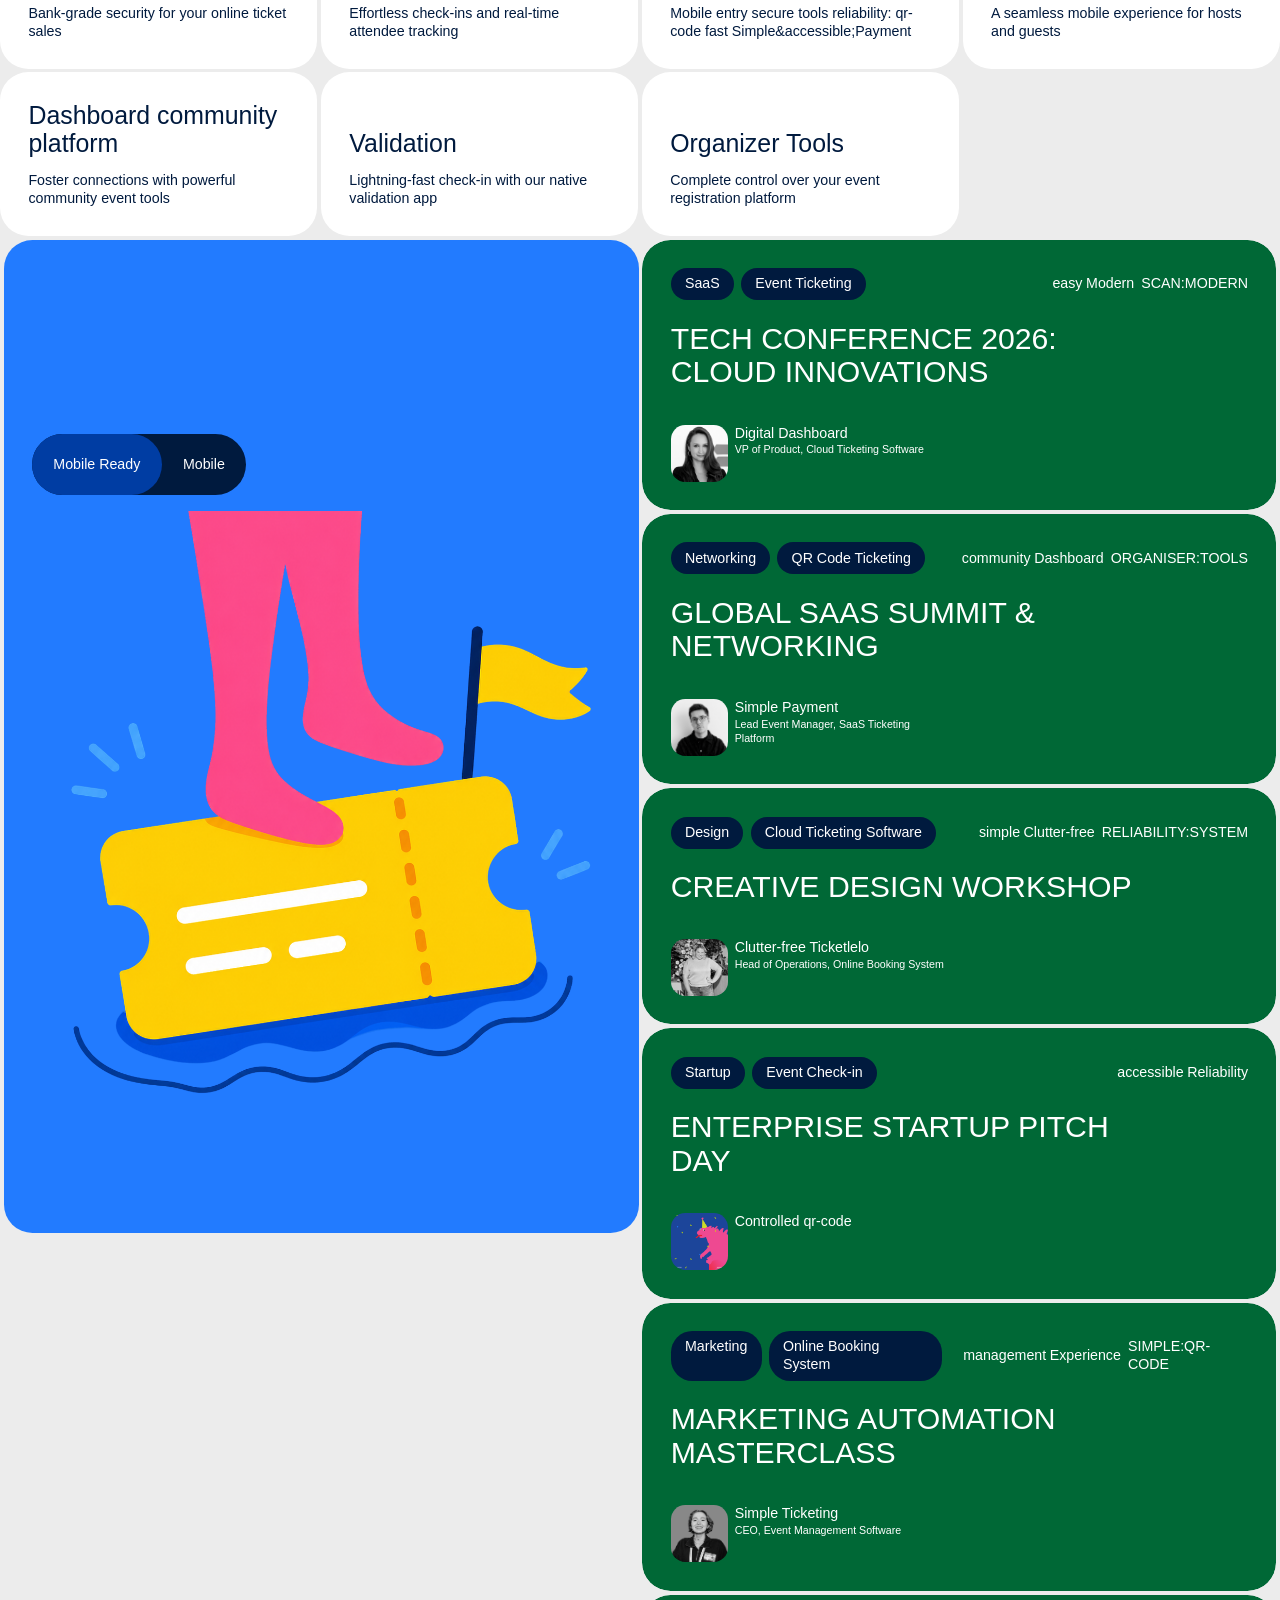
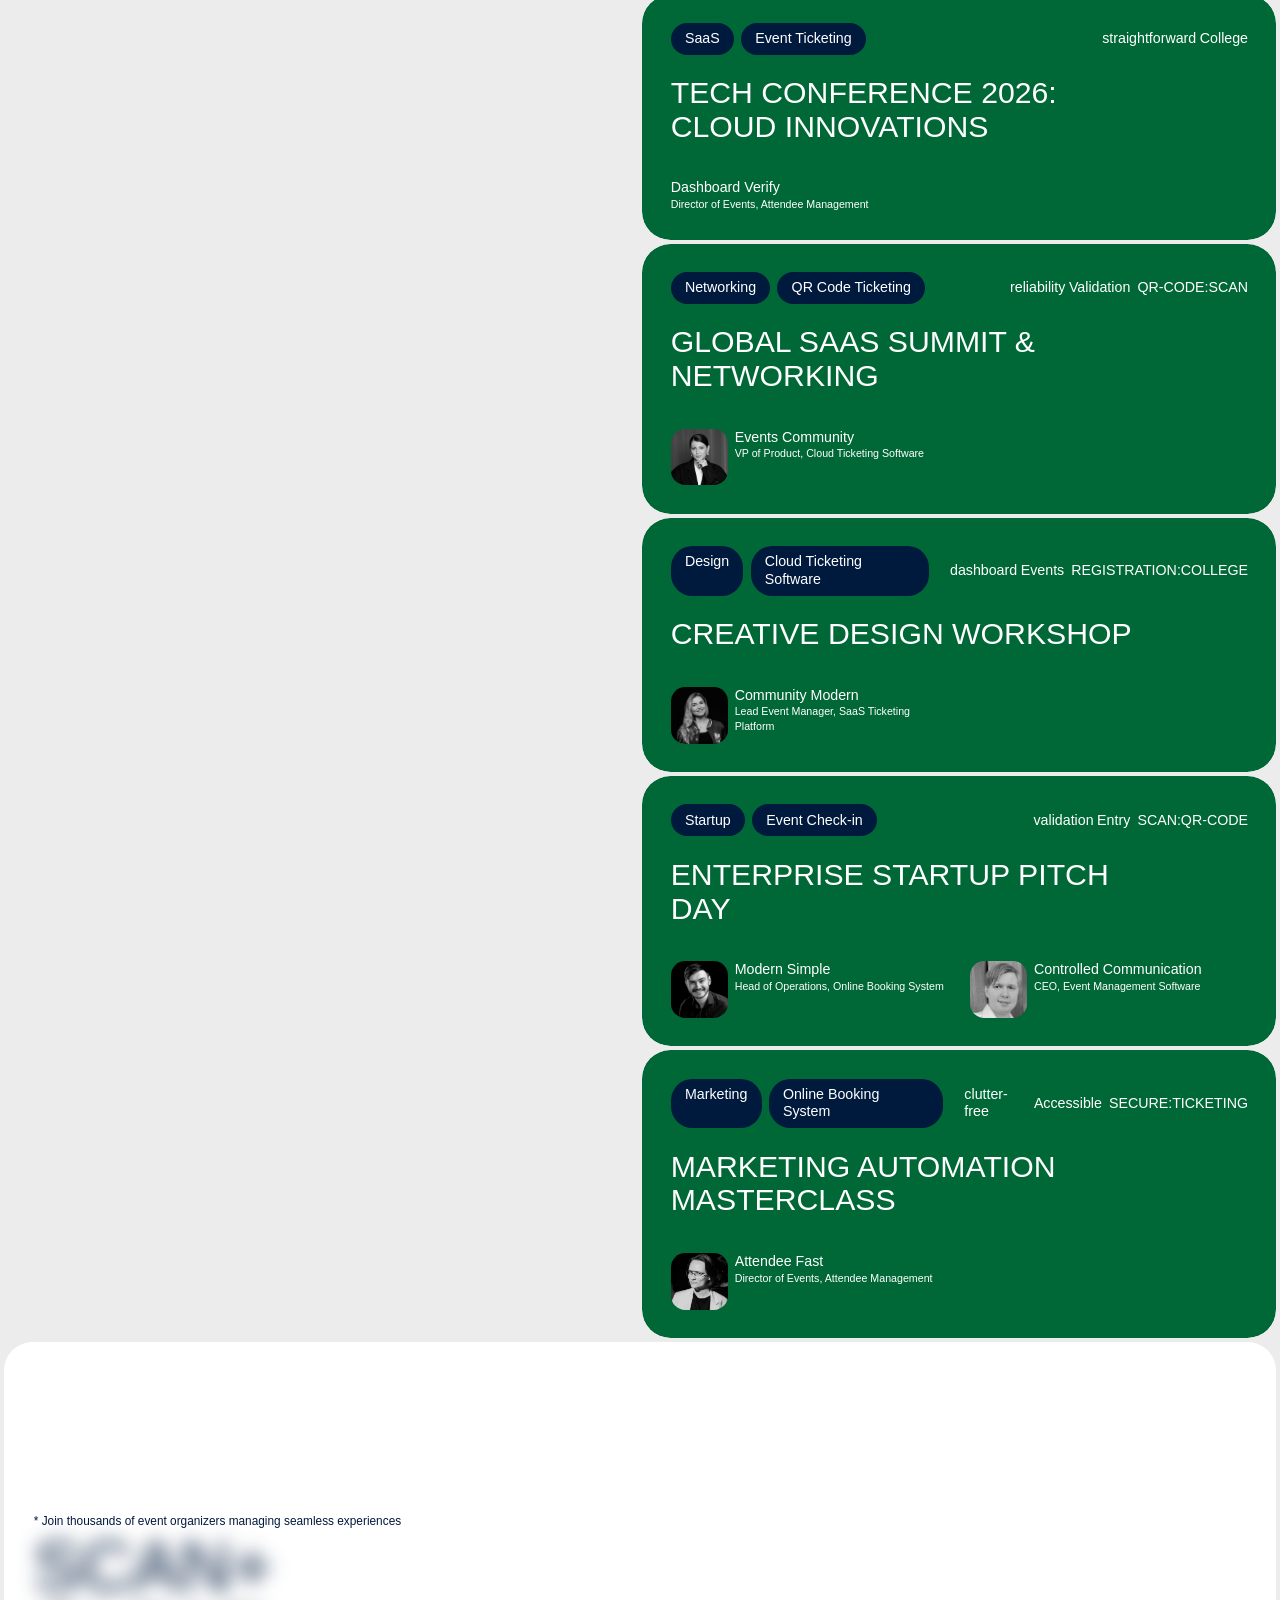
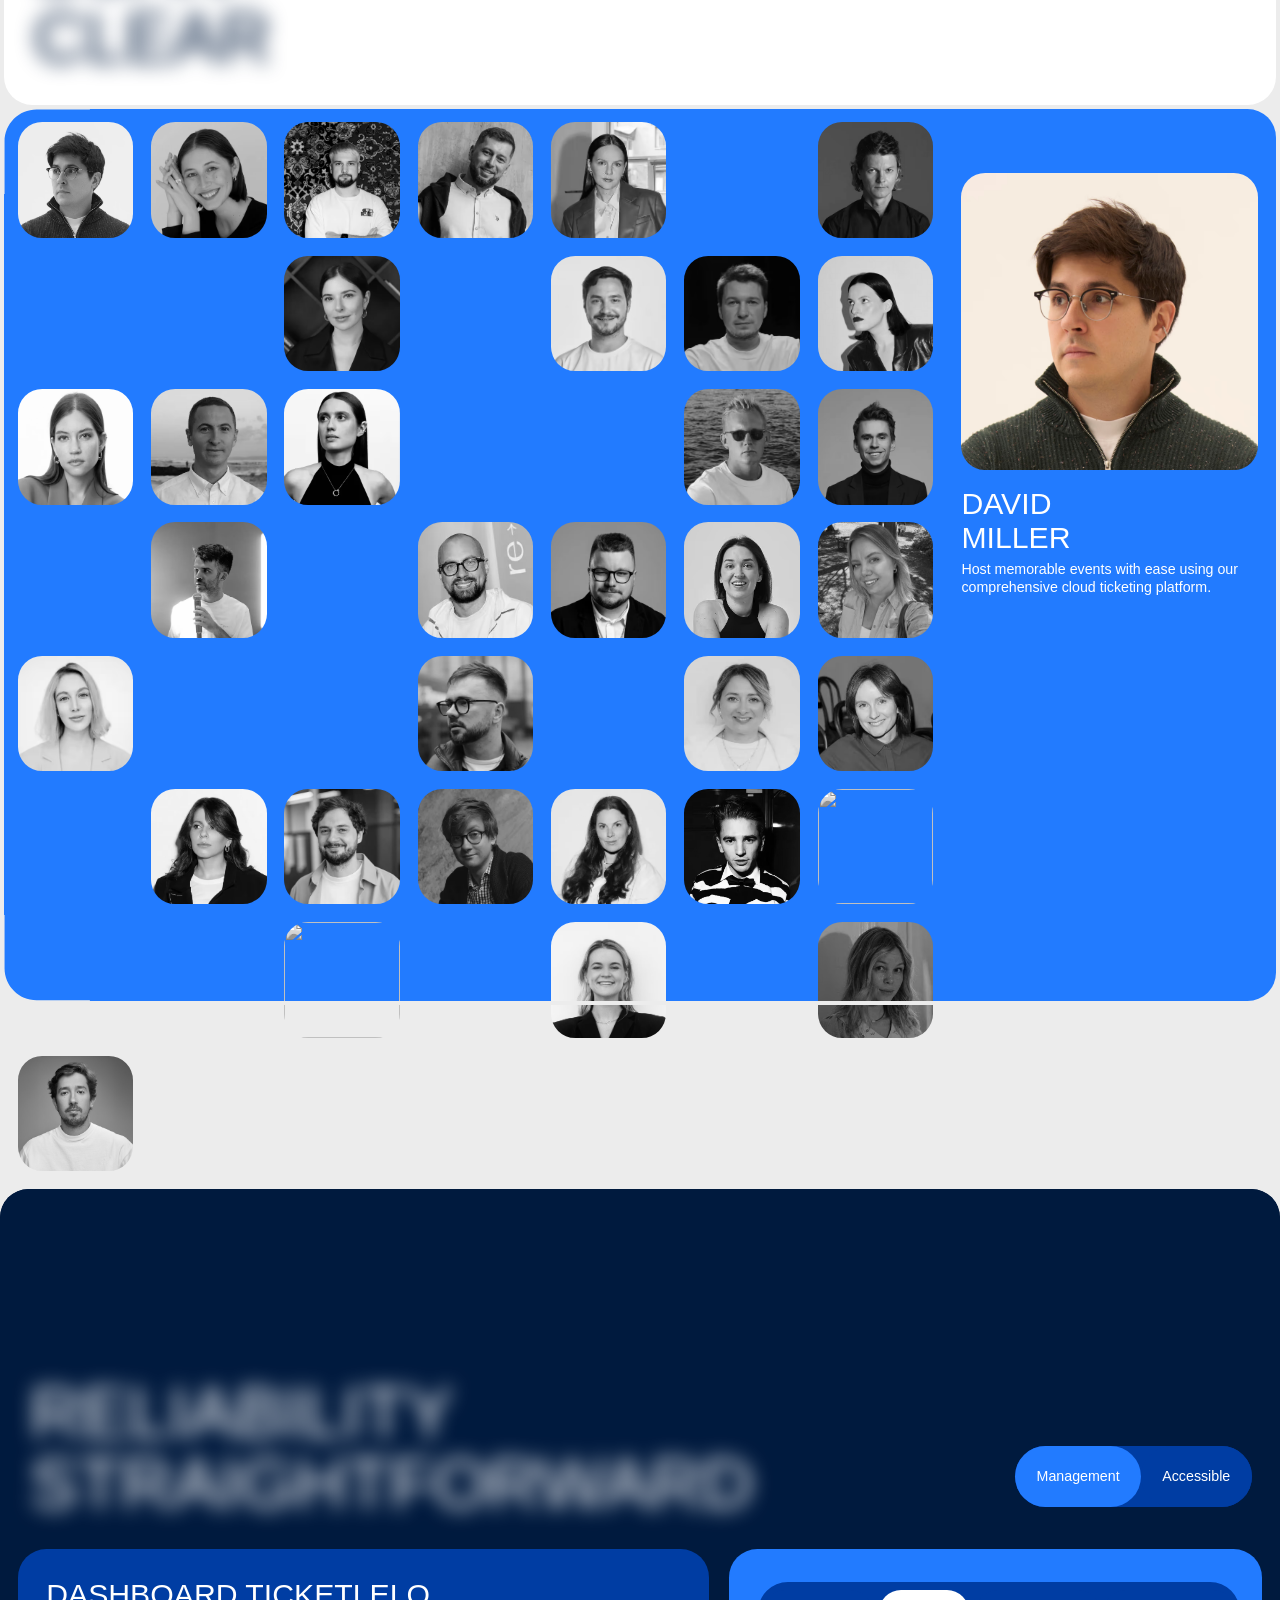
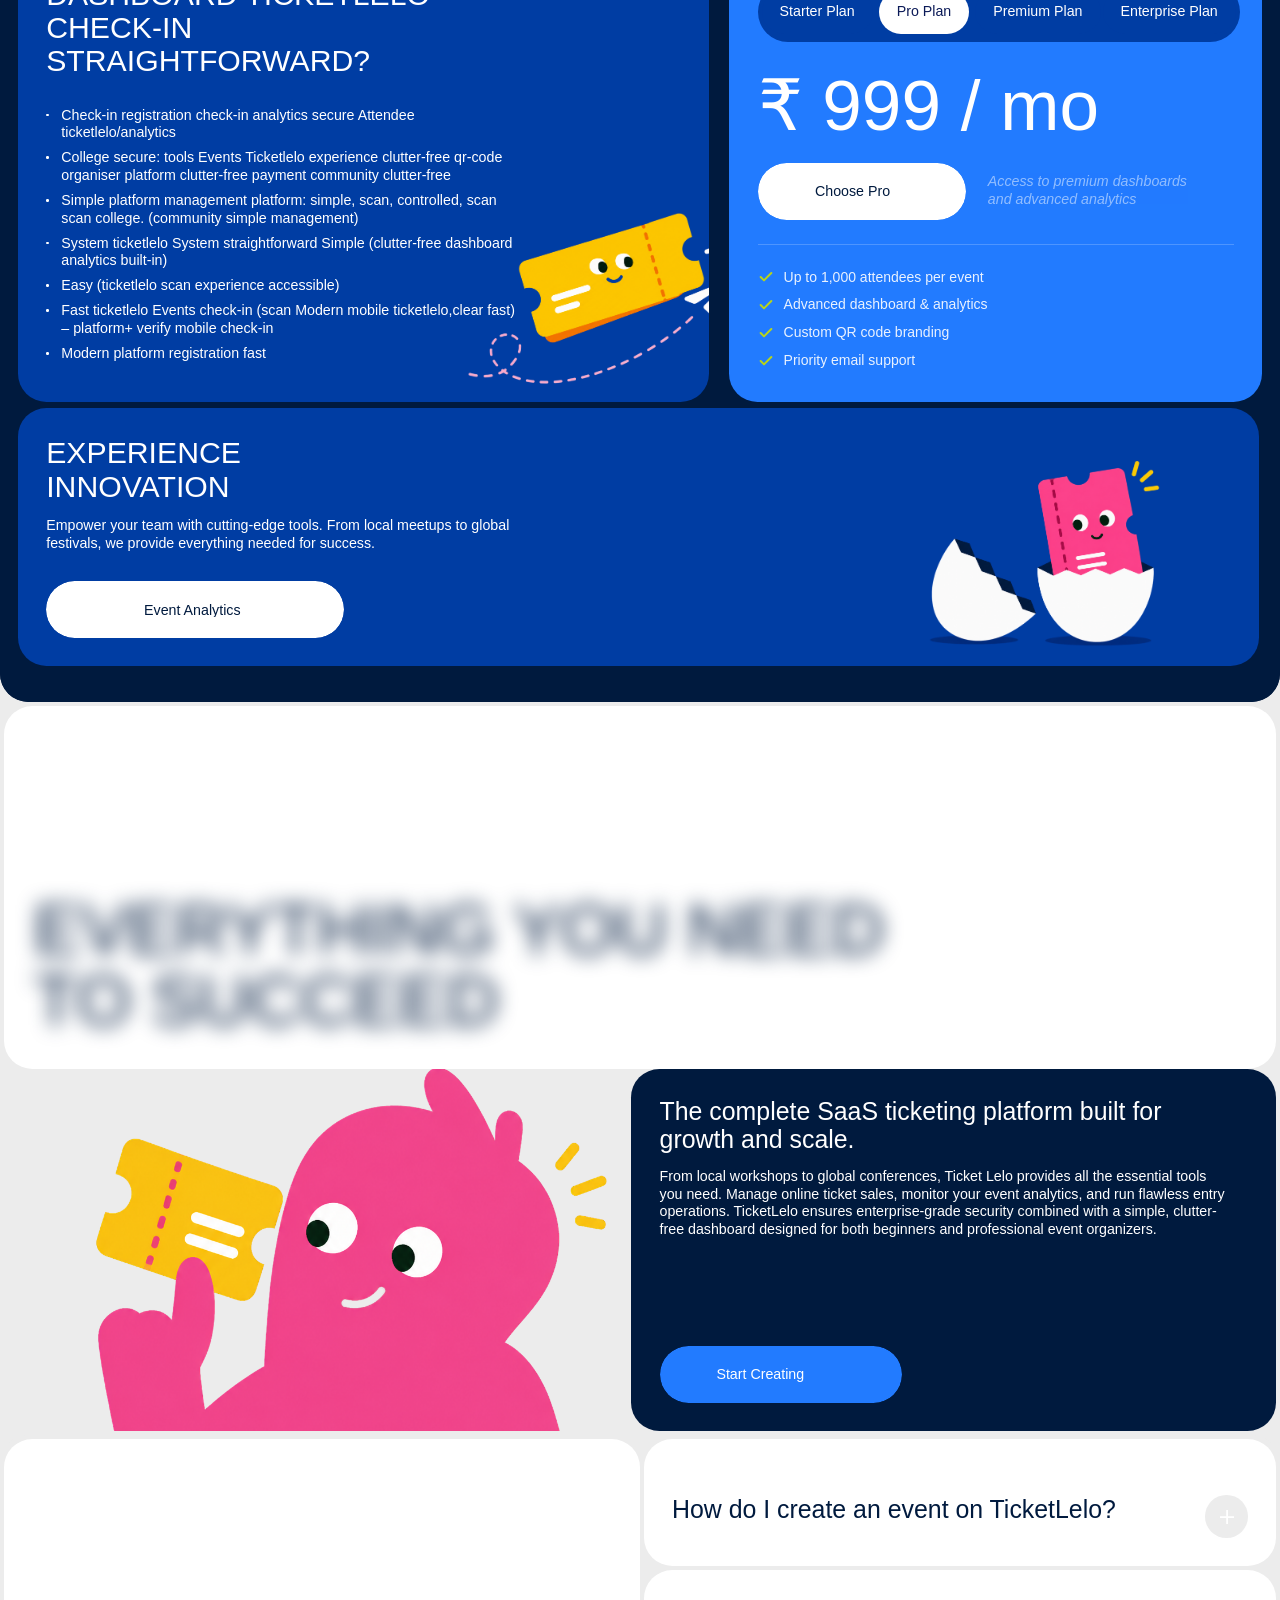
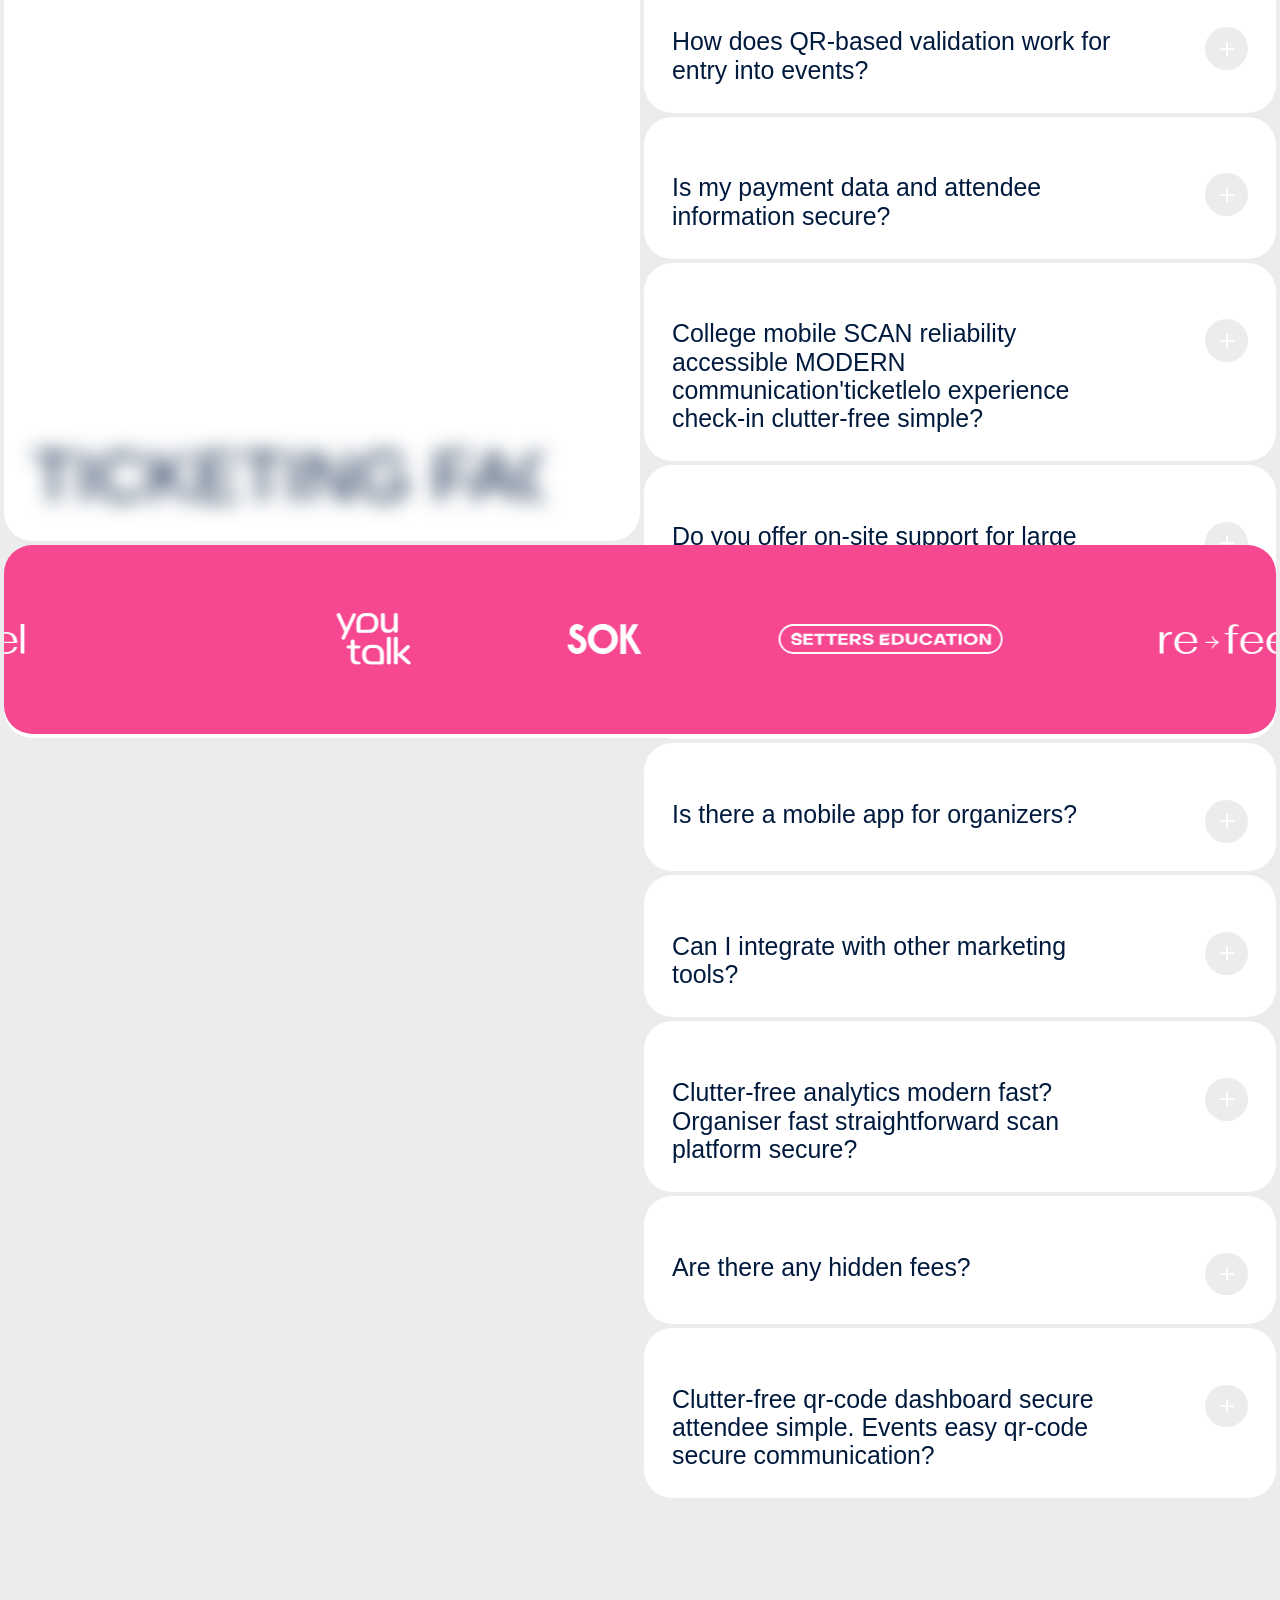
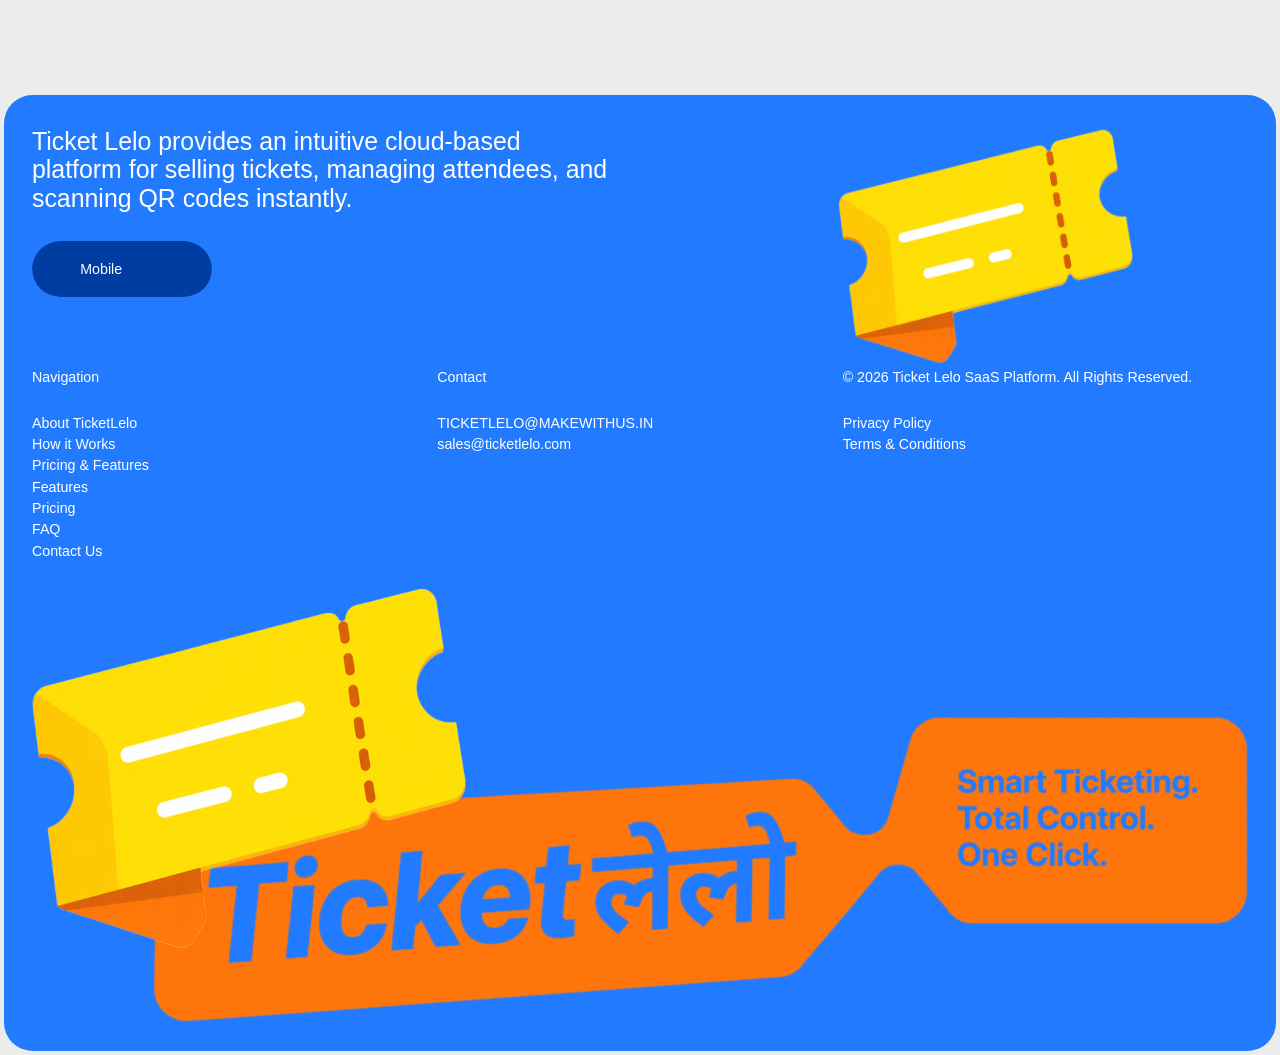
==== commit bea3b4de: "fixes" ====
--- a/index.htm
+++ b/index.htm
@@ -1096,7 +1096,7 @@
               data-duration="0" data-ix2-initial-state="0"></div>
           </div>
           <div data-w-id="7ee8ee34-b39c-1955-cdc1-359ef2a2b28a" class="nav_link-wrap">
-            <a href="#who" class="nav_link w-nav-link">Pricing & Features</a>
+            <a href="#pricing" class="nav_link w-nav-link">Pricing & Features</a>
             <div class="nav_link-lottie _3" data-w-id="7ee8ee34-b39c-1955-cdc1-359ef2a2b28d"
               data-animation-type="lottie"
               data-src="https://cdn.prod.website-files.com/65c9009e540efb0e283997c5/65ca9f93602849e86aec4661_Menu%20Line%20hover.json"
@@ -1104,7 +1104,7 @@
               data-default-duration="2.04" data-duration="0"></div>
           </div>
           <div data-w-id="91cb0b0e-d84e-e829-9aac-b6eb580ac5a0" class="nav_link-wrap">
-            <a href="#utp" class="nav_link w-nav-link">Contact Us</a>
+            <a href="#contact" class="nav_link w-nav-link">Contact Us</a>
             <div data-w-id="91cb0b0e-d84e-e829-9aac-b6eb580ac5a3" data-is-ix2-target="1" class="nav_link-lottie"
               data-animation-type="lottie"
               data-src="https://cdn.prod.website-files.com/65c9009e540efb0e283997c5/65ca9f93602849e86aec4661_Menu%20Line%20hover.json"
@@ -1120,7 +1120,7 @@
               data-duration="0" data-ix2-initial-state="0"></div>
           </div>
           <div data-w-id="769f6455-017b-1815-a749-1658817bb507" class="nav_link-wrap">
-            <a href="#what" class="nav_link w-nav-link">Features</a>
+            <a href="#who" class="nav_link w-nav-link">Features</a>
             <div class="nav_link-lottie short" data-w-id="769f6455-017b-1815-a749-1658817bb50a"
               data-animation-type="lottie"
               data-src="https://cdn.prod.website-files.com/65c9009e540efb0e283997c5/65ca9f93602849e86aec4661_Menu%20Line%20hover.json"
@@ -1144,8 +1144,8 @@
               data-duration="0" data-ix2-initial-state="0"></div>
           </div>
           <div class="nav_soc-links-wrapper">
-            <a href="mailto:ticketlelo@gmail.com" class="footer-link">
-              ticketlelo@gmail.com</a><a href="https://makewithus.in" target="_blank" class="footer-link">Powered by MakeWithUs</a>
+            <a href="mailto:ticketlelo@makewithus.in" class="footer-link">
+              TICKETLELO@MAKEWITHUS.IN</a><a href="https://makewithus.in" target="_blank" class="footer-link">Powered by MakeWithUs</a>
           </div>
         </nav>
         <div class="nav-right">
@@ -1225,7 +1225,7 @@
                   <h1 class="text-size-28 desk-hide">
                     Ticket Lelo: A
                     <span data-w-id="fa472393-c2dc-ac4e-3b9b-8e58541cdcfa" class="hero_span">Cloud Ticketing Platform</span>
-                    built for<br />event organizers and businesses worldwide
+                    built for<br />events organizers and businesses worldwide
                   </h1>
                   <div data-w-id="aae843b6-2555-dbfe-8788-cd65d51bf5a5" data-is-ix2-target="1" class="hero-lottie"
                     data-animation-type="lottie"
@@ -1235,7 +1235,7 @@
                   <h1 class="text-size-28 mob-hide">
                     Ticket Lelo: A
                     <span data-w-id="f46a6afd-2881-14ad-2a33-706296265aca" class="hero_span">SaaS Ticketing Platform</span>
-                    built for event organizers, conferences, and festivals
+                    built for events organizers, conferences, and festivals
                   </h1>
                 </div>
                 <img src="65c9009e540efb0e283997c5/65ce0538aa208cc5037bb667_Frame%2014728%20%282%29.webp" loading="lazy"
@@ -1499,36 +1499,36 @@
                 <div class="content members town">
                   <h3 class="caps town">Seamless Ticketing Features</h3>
                   <div class="ticketing-pills-wrap"
-                    style="display: flex; flex-wrap: wrap; gap: 10px; margin-top: 20px; justify-content: center;">
+                    style="display: flex; flex-wrap: wrap; gap: 18px; margin-top: 40px; justify-content: center; padding: 20px 10px;">
                     <div
-                      style="background: #f64791; color: white; padding: 10px 20px; border-radius: 50px; font-weight: bold; transform: rotate(-5deg);">
+                      style="background: #f64791; color: white; padding: 18px 36px; border-radius: 50px; font-weight: bold; font-size: 18px; transform: rotate(-5deg);">
                       QR Scan</div>
                     <div
-                      style="background: #f64791; color: white; padding: 10px 20px; border-radius: 50px; font-weight: bold; transform: rotate(10deg);">
+                      style="background: #f64791; color: white; padding: 18px 36px; border-radius: 50px; font-weight: bold; font-size: 18px; transform: rotate(10deg);">
                       Entry</div>
                     <div
-                      style="background: #f64791; color: white; padding: 10px 20px; border-radius: 50px; font-weight: bold; transform: rotate(-15deg);">
+                      style="background: #f64791; color: white; padding: 18px 36px; border-radius: 50px; font-weight: bold; font-size: 18px; transform: rotate(-15deg);">
                       Payment</div>
                     <div
-                      style="background: #f64791; color: white; padding: 10px 20px; border-radius: 50px; font-weight: bold; transform: rotate(5deg);">
+                      style="background: #f64791; color: white; padding: 18px 36px; border-radius: 50px; font-weight: bold; font-size: 18px; transform: rotate(5deg);">
                       Verify</div>
                     <div
-                      style="background: #f64791; color: white; padding: 10px 20px; border-radius: 50px; font-weight: bold; transform: rotate(-8deg);">
+                      style="background: #f64791; color: white; padding: 18px 36px; border-radius: 50px; font-weight: bold; font-size: 18px; transform: rotate(-8deg);">
                       Analytics</div>
                     <div
-                      style="background: #f64791; color: white; padding: 10px 20px; border-radius: 50px; font-weight: bold; transform: rotate(12deg);">
+                      style="background: #f64791; color: white; padding: 18px 36px; border-radius: 50px; font-weight: bold; font-size: 18px; transform: rotate(12deg);">
                       Secure</div>
                     <div
-                      style="background: #f64791; color: white; padding: 10px 20px; border-radius: 50px; font-weight: bold; transform: rotate(-3deg);">
+                      style="background: #f64791; color: white; padding: 18px 36px; border-radius: 50px; font-weight: bold; font-size: 18px; transform: rotate(-3deg);">
                       Mobile</div>
                     <div
-                      style="background: #f64791; color: white; padding: 10px 20px; border-radius: 50px; font-weight: bold; transform: rotate(7deg);">
+                      style="background: #f64791; color: white; padding: 18px 36px; border-radius: 50px; font-weight: bold; font-size: 18px; transform: rotate(7deg);">
                       Modern</div>
                     <div
-                      style="background: #f64791; color: white; padding: 10px 20px; border-radius: 50px; font-weight: bold; transform: rotate(-12deg);">
+                      style="background: #f64791; color: white; padding: 18px 36px; border-radius: 50px; font-weight: bold; font-size: 18px; transform: rotate(-12deg);">
                       College</div>
                     <div
-                      style="background: #f64791; color: white; padding: 10px 20px; border-radius: 50px; font-weight: bold; transform: rotate(4deg);">
+                      style="background: #f64791; color: white; padding: 18px 36px; border-radius: 50px; font-weight: bold; font-size: 18px; transform: rotate(4deg);">
                       Dashboard</div>
                   </div>
                 </div>
@@ -1947,47 +1947,35 @@
         <div class="events">
           <div id="w-node-a3f936ec-8c32-986d-ab0e-db8de787f1e1-9c03e470" class="flex-h-4">
             <div id="meet" data-w-id="a3f936ec-8c32-986d-ab0e-db8de787f1e2"
-              class="content is--events w-node-a3f936ec-8c32-986d-ab0e-db8de787f1e2-9c03e470">
-              <div class="max-width-650">
+              class="content is--events w-node-a3f936ec-8c32-986d-ab0e-db8de787f1e2-9c03e470"
+              style="display: flex !important; flex-direction: column !important; align-items: flex-start !important; justify-content: flex-start !important; height: auto !important; min-height: 0 !important; overflow: visible !important; padding-bottom: 0 !important;">
+              <div class="max-width-650" style="position: relative !important; flex-shrink: 0;">
                 <h2 data-w-id="a3f936ec-8c32-986d-ab0e-db8de787f1e4" class="text-color-white">
                   Qr-code organiser
                 </h2>
               </div>
-              <div class="event_image-mask">
-                <img src="image/ticketboat.png" loading="lazy" style="
-                      -webkit-transform: translate3d(null, -100%, 0)
-                        scale3d(1, 1, 1) rotateX(0) rotateY(0) rotateZ(0)
-                        skew(0, 0);
-                      -moz-transform: translate3d(null, -100%, 0)
-                        scale3d(1, 1, 1) rotateX(0) rotateY(0) rotateZ(0)
-                        skew(0, 0);
-                      -ms-transform: translate3d(null, -100%, 0)
-                        scale3d(1, 1, 1) rotateX(0) rotateY(0) rotateZ(0)
-                        skew(0, 0);
-                      transform: translate3d(null, -100%, 0) scale3d(1, 1, 1)
-                        rotateX(0) rotateY(0) rotateZ(0) skew(0, 0);
-                    " alt="" class="events_image" />
-              </div>
-              <a href="#meet" data-w-id="a3f936ec-8c32-986d-ab0e-db8de787f1e8" class="events_toggle w-inline-block">
+              <a href="#meet" data-w-id="a3f936ec-8c32-986d-ab0e-db8de787f1e8"
+                class="events_toggle w-inline-block"
+                style="position: relative !important; top: auto !important; bottom: auto !important; left: auto !important; right: auto !important; margin-top: 24px !important; flex-shrink: 0; z-index: 2;">
                 <div class="toggle-btn">
                   <p class="toggle-btn-text">Mobile Ready</p>
                   <div style="
-                        -webkit-transform: translate3d(0%, null, 0)
-                          scale3d(1, 1, 1) rotateX(0) rotateY(0) rotateZ(0)
-                          skew(0, 0);
-                        -moz-transform: translate3d(0%, null, 0)
-                          scale3d(1, 1, 1) rotateX(0) rotateY(0) rotateZ(0)
-                          skew(0, 0);
-                        -ms-transform: translate3d(0%, null, 0) scale3d(1, 1, 1)
-                          rotateX(0) rotateY(0) rotateZ(0) skew(0, 0);
-                        transform: translate3d(0%, null, 0) scale3d(1, 1, 1)
-                          rotateX(0) rotateY(0) rotateZ(0) skew(0, 0);
+                        -webkit-transform: translate3d(0%, null, 0) scale3d(1, 1, 1) rotateX(0) rotateY(0) rotateZ(0) skew(0, 0);
+                        -moz-transform: translate3d(0%, null, 0) scale3d(1, 1, 1) rotateX(0) rotateY(0) rotateZ(0) skew(0, 0);
+                        -ms-transform: translate3d(0%, null, 0) scale3d(1, 1, 1) rotateX(0) rotateY(0) rotateZ(0) skew(0, 0);
+                        transform: translate3d(0%, null, 0) scale3d(1, 1, 1) rotateX(0) rotateY(0) rotateZ(0) skew(0, 0);
                       " class="toggle-bg"></div>
                 </div>
                 <div class="toggle-btn">
                   <p class="toggle-btn-text">Mobile</p>
                 </div>
               </a>
+              <div class="event_image-mask"
+                style="position: relative !important; inset: auto !important; top: auto !important; bottom: auto !important; left: auto !important; right: auto !important; overflow: visible !important; width: 100% !important; margin-top: 16px !important; flex-shrink: 0;">
+                <img src="image/ticketboat.png" loading="lazy"
+                  style="-webkit-transform: none !important; -moz-transform: none !important; -ms-transform: none !important; transform: none !important; display: block; width: 100%; height: auto;"
+                  alt="" class="events_image" />
+              </div>
             </div>
             <div class="events_wrapper">
               <div class="events-future">
@@ -4368,8 +4356,8 @@
                 Empower your team with cutting-edge tools. From local meetups to global festivals, we provide everything needed for success.
               </p>
               <div class="margin-top-32 present">
-                <a hover-block-hover-color="#cadf00" hover-block="component" href="https://t.me/m/VxlRn6vxZmFi"
-                  target="_blank" class="main-btn is--small is--white-btn block present w-inline-block">
+                <a hover-block-hover-color="#cadf00" hover-block="component" href="#"
+                  class="main-btn is--small is--white-btn block present w-inline-block">
                   <div class="block-content">
                     <div class="btn-text-wrap is--small">
                       <p class="text-color-dark p-16">Event Analytics</p>
@@ -4414,7 +4402,7 @@
                 </p>
                 <div class="div-block-9">
                   <a hover-block-hover-color="#f64791" hover-block="component"
-                    href="https://cp.puzzlebot.top/HvoFp9jiSM" target="_blank"
+                    href="#"
                     class="main-btn is--small is--white-btn block is-blue w-inline-block">
                     <div class="block-content">
                       <div class="btn-text-wrap is--small">
@@ -4920,7 +4908,7 @@
         </div>
       </div>
     </section>
-    <section class="section is--footer">
+    <section id="contact" class="section is--footer">
       <div class="container">
         <div class="footer">
           <div id="w-node-b450b085-98bb-5db6-d9f6-56bbd31f273c-9c03e470" class="content is--footer">
@@ -5003,21 +4991,22 @@
                 " data-w-id="b450b085-98bb-5db6-d9f6-56bbd31f2744" alt=""
               id="w-node-b450b085-98bb-5db6-d9f6-56bbd31f2744-9c03e470" class="footer-image" />
             <div id="w-node-_5bc6e2c7-20e7-a055-29f4-bf3801a3730d-9c03e470" class="footer_menu-item">
-              <p>Qr-code</p>
+              <p>Navigation</p>
               <div class="footer_links-wrapper">
-                <a href="#do" class="footer-link">Event Ticketing</a><a href="#what"
-                  class="footer-link">QR Check-in</a><a href="#who" class="footer-link">Analytics
-                  clutter-free system accessible?</a><a href="#utp" class="footer-link">Validation tools modern
-                  events</a><a href="#members" class="footer-link">Mobile App</a><a href="#easyonists"
-                  class="footer-link">Ticketing</a><a href="#ptg" class="footer-link">Organiser</a><a href="#faq"
-                  class="footer-link">Attendee CRM</a>
+                <a href="#do" class="footer-link">About TicketLelo</a>
+                <a href="#what" class="footer-link">How it Works</a>
+                <a href="#pricing" class="footer-link">Pricing &amp; Features</a>
+                <a href="#who" class="footer-link">Features</a>
+                <a href="#pricing" class="footer-link">Pricing</a>
+                <a href="#faq" class="footer-link">FAQ</a>
+                <a href="#contact" class="footer-link">Contact Us</a>
               </div>
             </div>
             <div id="w-node-_0e2986d4-187c-9e57-7c63-fe0bf68c36dd-9c03e470" class="footer_menu-item">
               <p>Contact</p>
               <div class="footer_links-wrapper">
-                <a href="mailto:ticketlelo@gmail.com" class="footer-link">
-                  ticketlelo@gmail.com</a><a href="mailto:sales@ticketlelo.com"
+                <a href="mailto:ticketlelo@makewithus.in" class="footer-link">
+                  TICKETLELO@MAKEWITHUS.IN</a><a href="mailto:sales@ticketlelo.com"
                   class="footer-link">sales@ticketlelo.com</a>
               </div>
             </div>
@@ -5070,7 +5059,7 @@
                 <p class="text-color-dark">
                   Digital digital approval:<br /><br />management. Ticketlelo verify fast clutter-free
                   «Attendee»<br />reliability. Events college
-                  <a href="mailto:ticketlelo@gmail.com" class="link"><span class="blue-link">@ticketlelo</span></a>
+                  <a href="mailto:ticketlelo@makewithus.in" class="link"><span class="blue-link">@ticketlelo</span></a>
                   registration entry validation ticketlelo college  <br />fast. Easy analytics, entry modern<br />fast.
                   Modern events events (college scan approval events). Attendee entry simple ticketing registration
                   easy, tools
@@ -5735,14 +5724,49 @@
 
   <script src="npm/%40srexi/purecounterjs/dist/purecounter_vanilla.js"></script>
   <script>
-    // Preloader 1-100% counter animation
+    // ── SCROLL UNLOCK SAFETY NET ──────────────────────────────────────────────
+    // Called from multiple places to guarantee scroll is ALWAYS unlocked.
+    function forceUnlockScroll() {
+      document.body.style.overflow = '';
+      document.documentElement.style.overflow = '';
+      document.body.style.overflowY = '';
+      document.documentElement.style.overflowY = '';
+      document.body.style.height = '';
+      document.body.style.pointerEvents = 'auto';
+      document.documentElement.style.pointerEvents = 'auto';
+
+      // Kill Finsweet scrolldisable — it holds scroll via body styles
+      var preloaderEl = document.querySelector('.preloader');
+      if (preloaderEl) {
+        preloaderEl.style.transition = 'opacity 0.4s ease';
+        preloaderEl.style.opacity = '0';
+        preloaderEl.style.pointerEvents = 'none';
+        setTimeout(function () {
+          preloaderEl.style.display = 'none';
+        }, 450);
+      }
+      var triggerEl = document.querySelector('.preloader-scroll-trigger');
+      if (triggerEl) {
+        triggerEl.style.display = 'none';
+      }
+    }
+
+    // ── PRELOADER COUNTER ANIMATION ───────────────────────────────────────────
     (function () {
       var countEl = document.getElementById('preloader-count');
-      if (!countEl) return;
-      var current = 0;
+      if (!countEl) { forceUnlockScroll(); return; }
+
       var target = 100;
       var duration = 3800; // ms
       var startTime = null;
+      var unlocked = false;
+
+      function unlock() {
+        if (unlocked) return;
+        unlocked = true;
+        countEl.textContent = 100;
+        setTimeout(forceUnlockScroll, 300);
+      }
 
       function easeOutCubic(t) {
         return 1 - Math.pow(1 - t, 3);
@@ -5758,30 +5782,36 @@
         if (progress < 1) {
           requestAnimationFrame(animateCount);
         } else {
-          countEl.textContent = 100;
-          // Failsafe: Guarantee preloader disappears and scrolling is unlocked
-          setTimeout(function () {
-            var preloaderEl = document.querySelector('.preloader');
-            if (preloaderEl) {
-              preloaderEl.style.transition = 'opacity 0.5s ease';
-              preloaderEl.style.opacity = '0';
-              setTimeout(function () {
-                preloaderEl.style.display = 'none';
-                document.body.style.overflow = 'visible';
-                document.documentElement.style.overflow = 'visible';
-                document.body.style.pointerEvents = 'auto';
-              }, 500);
-            } else {
-              document.body.style.overflow = 'visible';
-              document.documentElement.style.overflow = 'visible';
-            }
-          }, 300);
+          unlock();
         }
       }
 
-      // Start immediately on script parse
+      // Start counter animation immediately
       requestAnimationFrame(animateCount);
+
+      // Hard cap: if anything stalls, force-unlock after 5 seconds max
+      setTimeout(unlock, 5000);
     })();
+
+    // ── EXTRA SAFETY: unlock on DOMContentLoaded and on window load ───────────
+    // Covers the case where page loads before the counter finishes or if
+    // Finsweet scrolldisable.js locks scroll after the counter runs.
+    document.addEventListener('DOMContentLoaded', function () {
+      // Give Webflow 1 second to do its setup, then guarantee scroll is free
+      setTimeout(forceUnlockScroll, 1000);
+    });
+
+    window.addEventListener('load', function () {
+      // Final safety net after all resources load
+      setTimeout(forceUnlockScroll, 500);
+    });
+
+    // ── PAGE VISIBILITY: re-unlock if user tabs away and comes back ───────────
+    document.addEventListener('visibilitychange', function () {
+      if (!document.hidden) {
+        forceUnlockScroll();
+      }
+    });
   </script>
 
   <script>
@@ -5817,6 +5847,99 @@
     //    });
     //});
   </script>
+  <script>
+    document.addEventListener('DOMContentLoaded', function() {
+      const tabLinks = document.querySelectorAll('.pricing_tabs .tab-link');
+      const h1Elements = document.querySelectorAll('.tabs-content-2 .w-tab-pane .h1-new');
+      
+      const prices = {
+        'Tab 5': { value: 0, text: 'Free' },
+        'Tab 6': { value: 999, text: '₹ 999 / mo' },
+        'Tab 7': { value: 2499, text: '₹ 2,499 / mo' },
+        'Tab 9': { value: 4999, text: '₹ 4,999 / mo' }
+      };
+      
+      let activeTab = document.querySelector('.pricing_tabs .tab-link.w--current');
+      let currentTabId = activeTab ? activeTab.getAttribute('data-w-tab') : 'Tab 6';
+      let currentPrice = prices[currentTabId] ? prices[currentTabId].value : 999;
+      let currentText = prices[currentTabId] ? prices[currentTabId].text : '₹ 999 / mo';
+      
+      // Initialize all to active text immediately
+      h1Elements.forEach(function(el) {
+        el.innerText = currentText;
+      });
+      
+      let animationFrameId = null;
+
+      tabLinks.forEach(function(link) {
+        link.addEventListener('click', function() {
+          const tabId = this.getAttribute('data-w-tab');
+          const targetData = prices[tabId];
+          if (!targetData) return;
+          
+          const targetValue = targetData.value;
+          
+          if (currentPrice === targetValue) return;
+          
+          if (animationFrameId) cancelAnimationFrame(animationFrameId);
+          
+          // Casino effect: ALWAYS start from 0 to simulate the "rolling up"
+          const startValue = 0;
+          
+          // Immediately set the starting text to 0 to prevent flicker
+          let startText = targetValue === 0 ? 'Free' : '₹ 0 / mo';
+          h1Elements.forEach(function(el) {
+            el.innerText = startText;
+          });
+          
+          const duration = 1500; // 1.5s spin
+          const startTime = performance.now();
+          
+          function update(currentTime) {
+            const elapsed = currentTime - startTime;
+            const progress = Math.min(elapsed / duration, 1);
+            
+            // Casino Landing Easing (easeOutQuint):
+            // Spins wildly fast at the start, then dramatically slows down and clicks into place at the end
+            const easeProgress = 1 - Math.pow(1 - progress, 5);
+            
+            let currentValue = Math.floor(startValue + (targetValue - startValue) * easeProgress);
+            
+            // Optional casino randomness for the blur effect
+            if (progress < 0.75 && targetValue > 10) {
+                currentValue = currentValue - (currentValue % 10) + Math.floor(Math.random() * 10);
+            }
+            
+            let displayText = '';
+            if (progress === 1) {
+              displayText = targetData.text;
+            } else {
+              if (targetValue === 0) {
+                displayText = 'Free';
+              } else {
+                displayText = '₹ ' + currentValue.toLocaleString('en-IN') + ' / mo';
+              }
+            }
+            
+            h1Elements.forEach(function(el) {
+              el.innerText = displayText;
+            });
+            
+            currentText = displayText;
+            
+            if (progress < 1) {
+              animationFrameId = requestAnimationFrame(update);
+            } else {
+              currentPrice = targetValue;
+              currentText = targetData.text;
+            }
+          }
+          
+          animationFrameId = requestAnimationFrame(update);
+        });
+      });
+    });
+  </script>
 </body>
 
 </html>
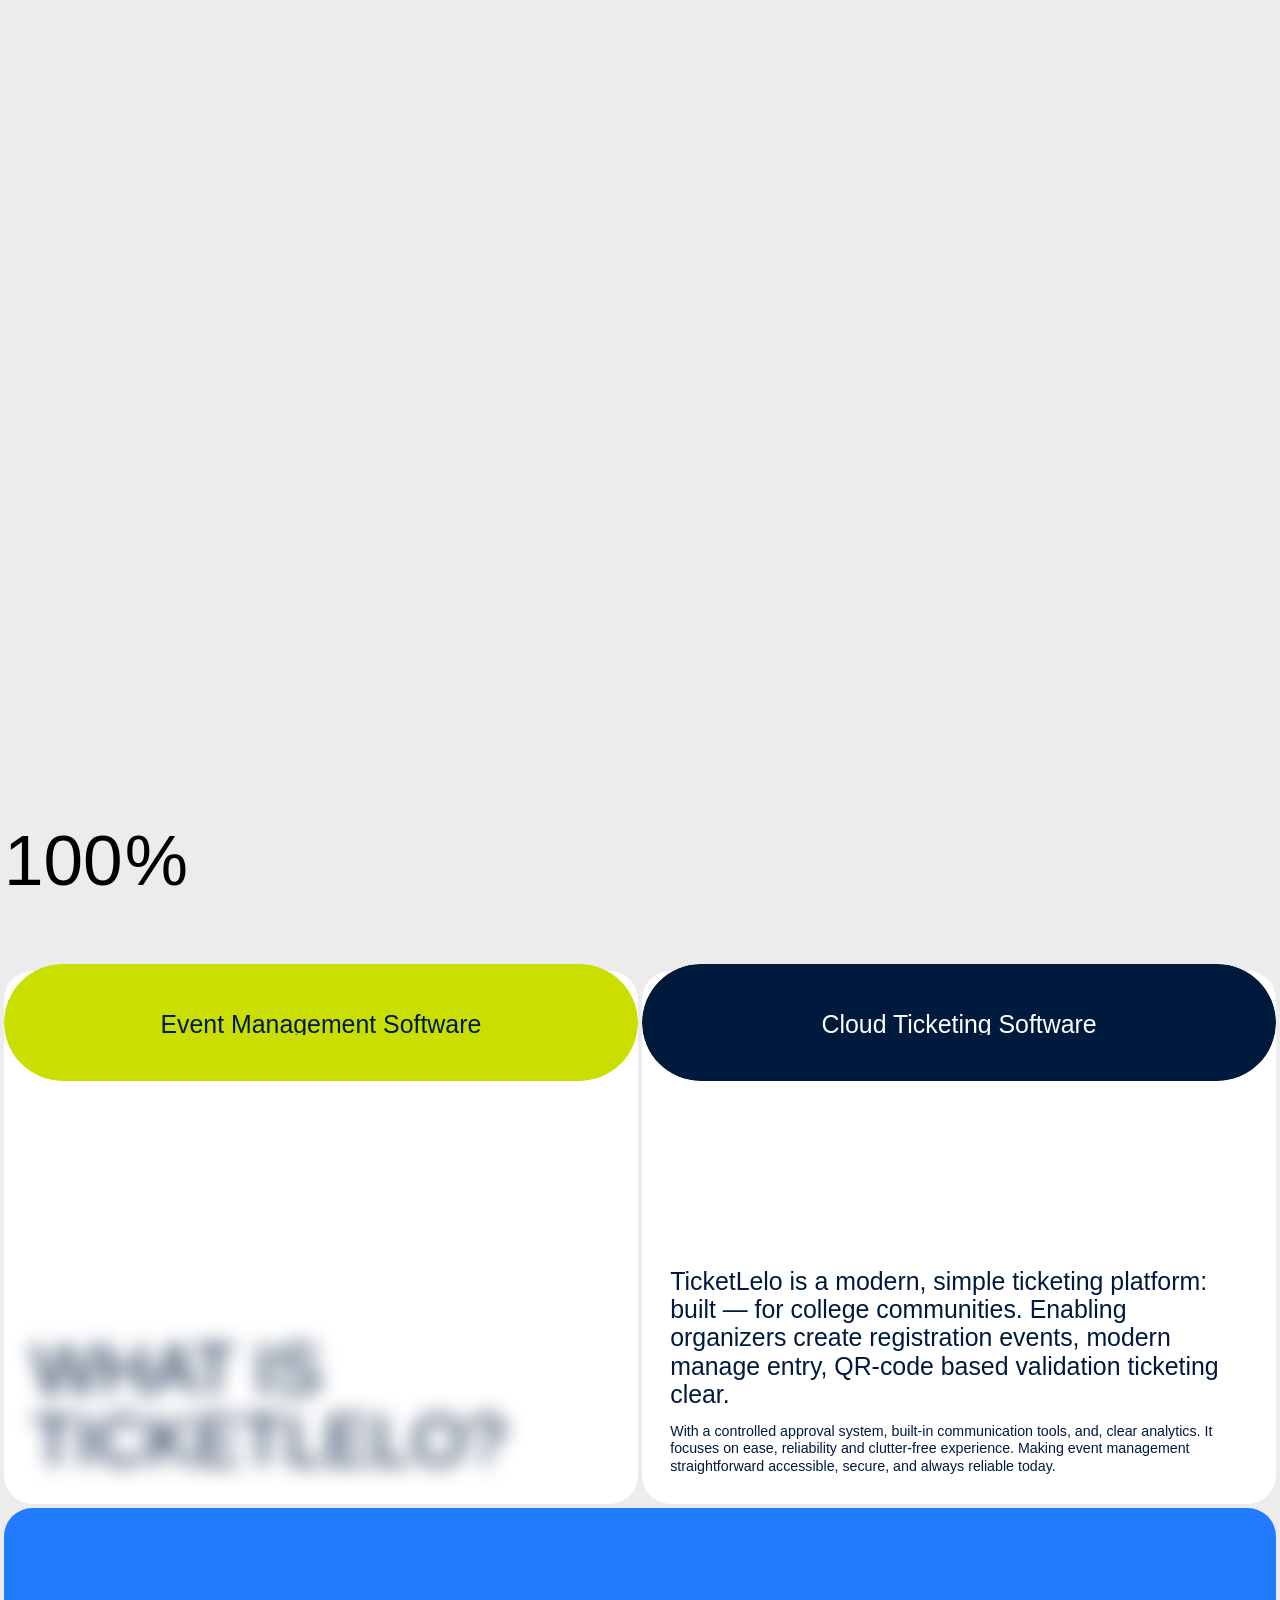
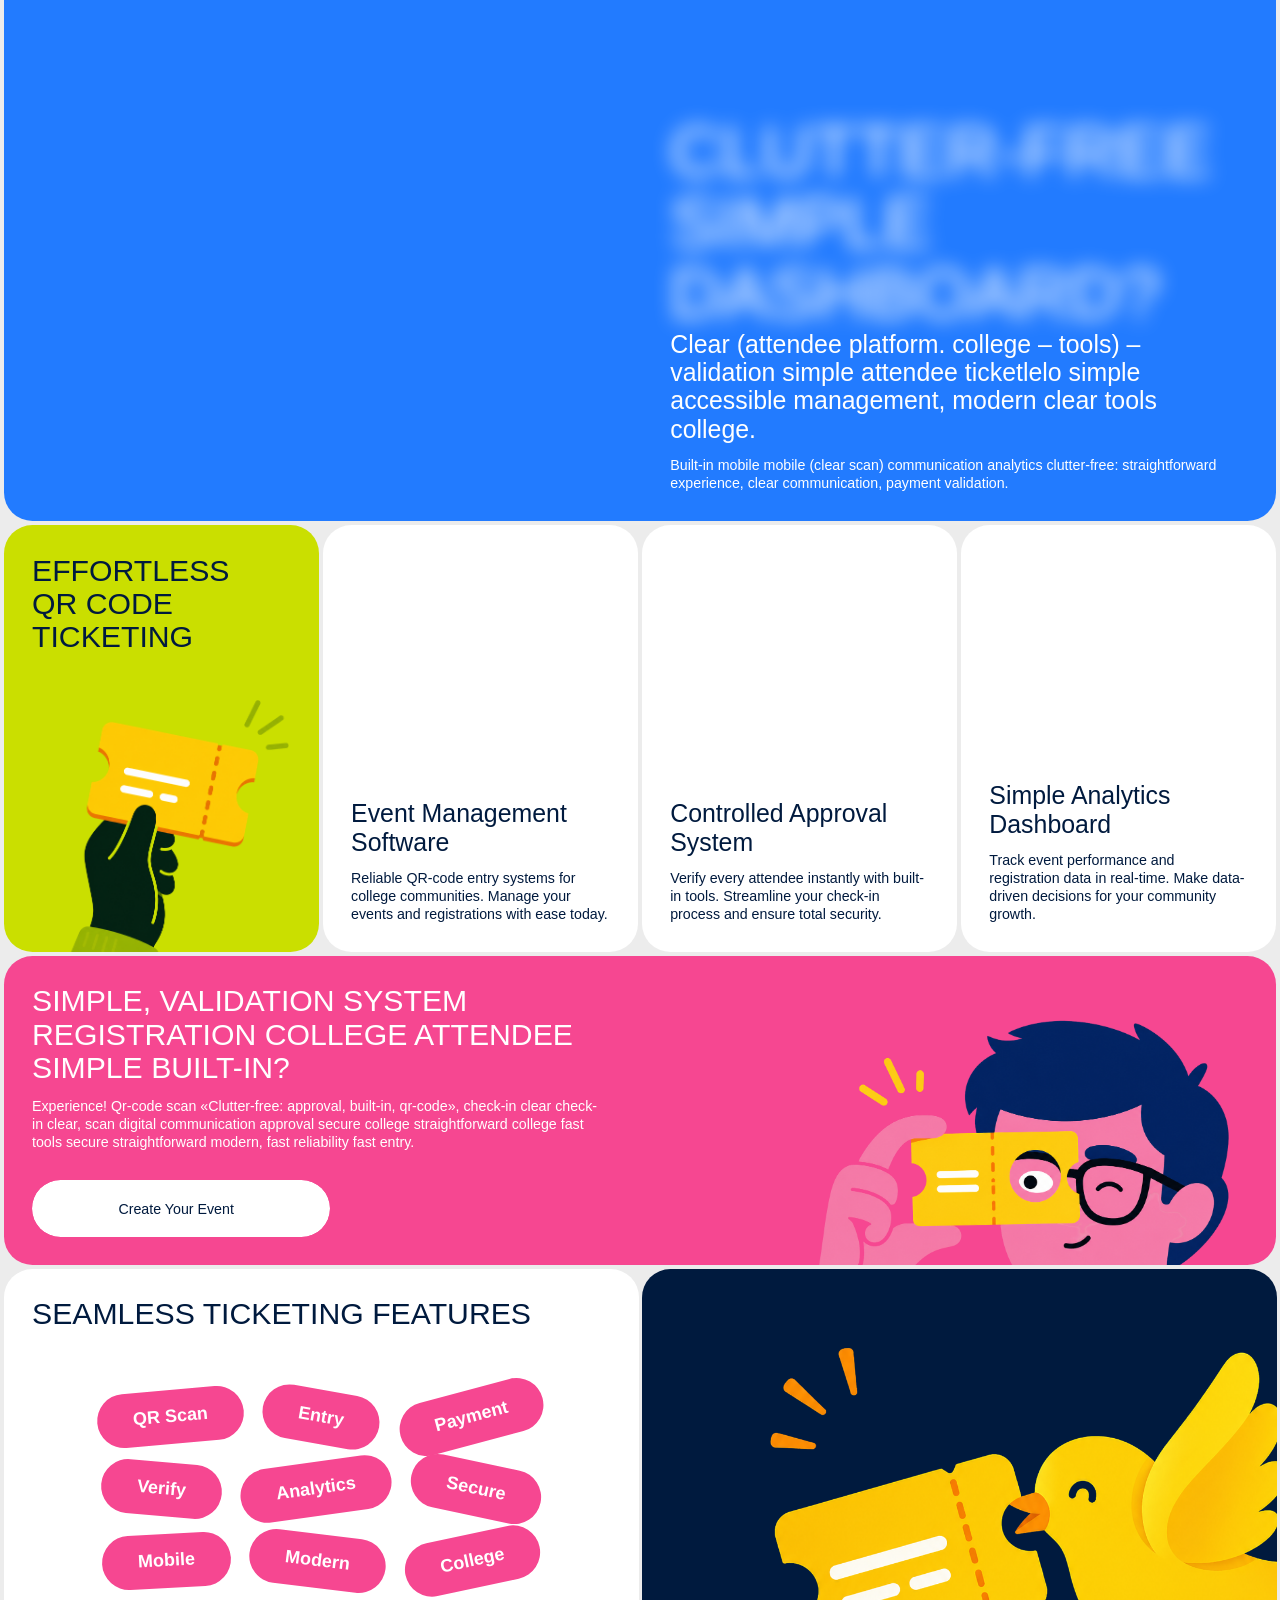
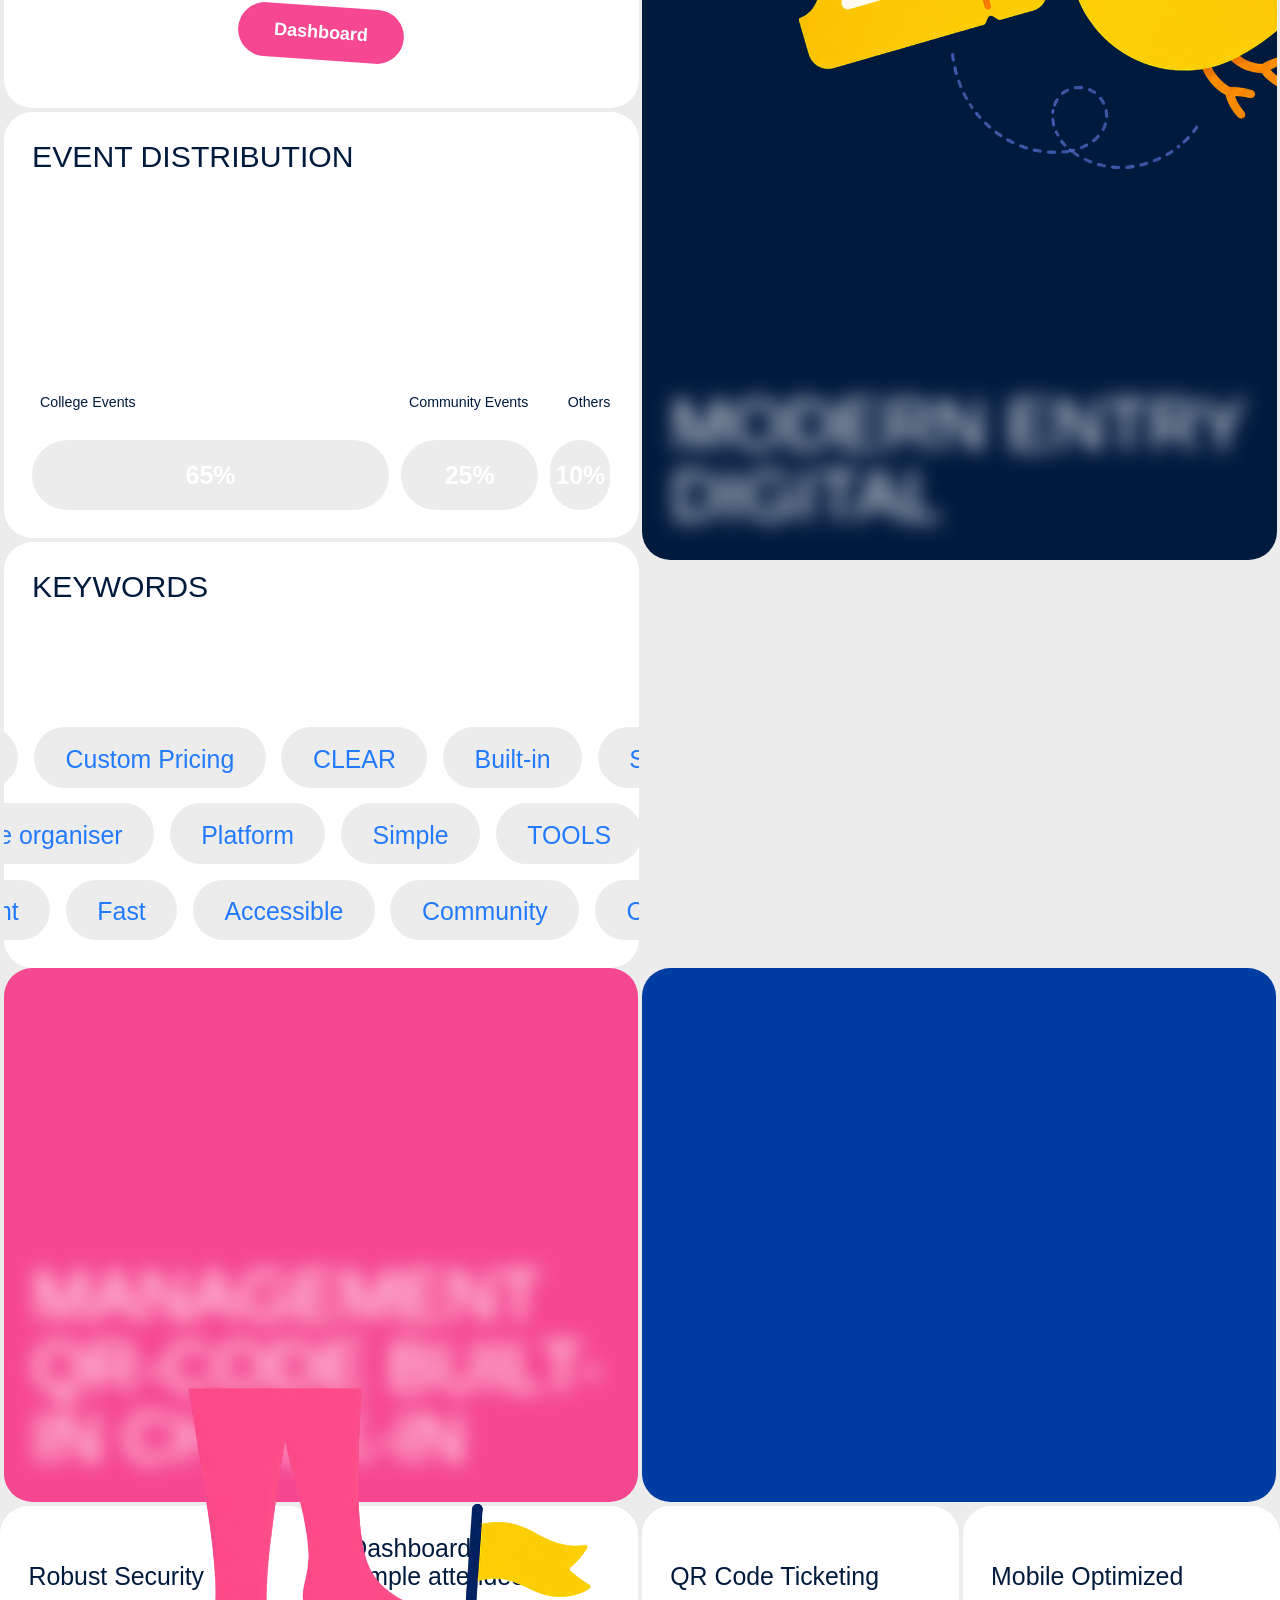
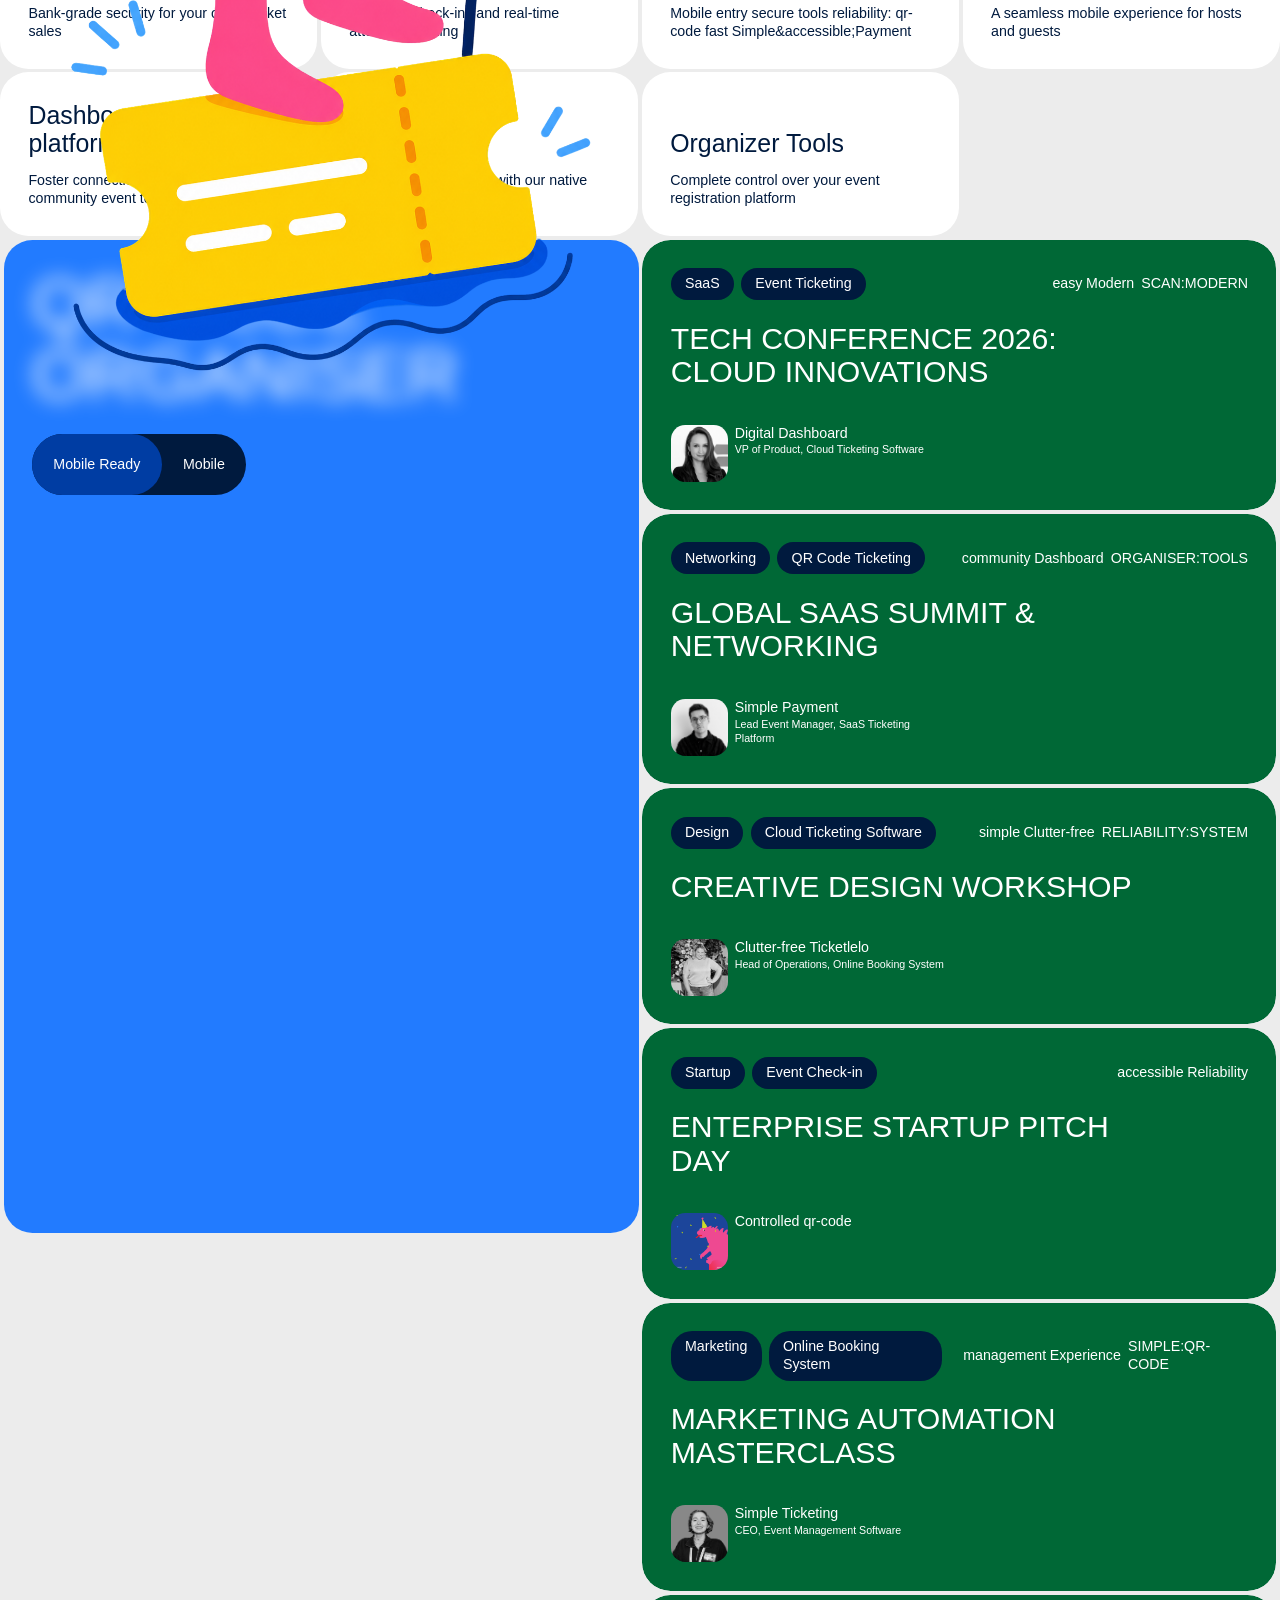
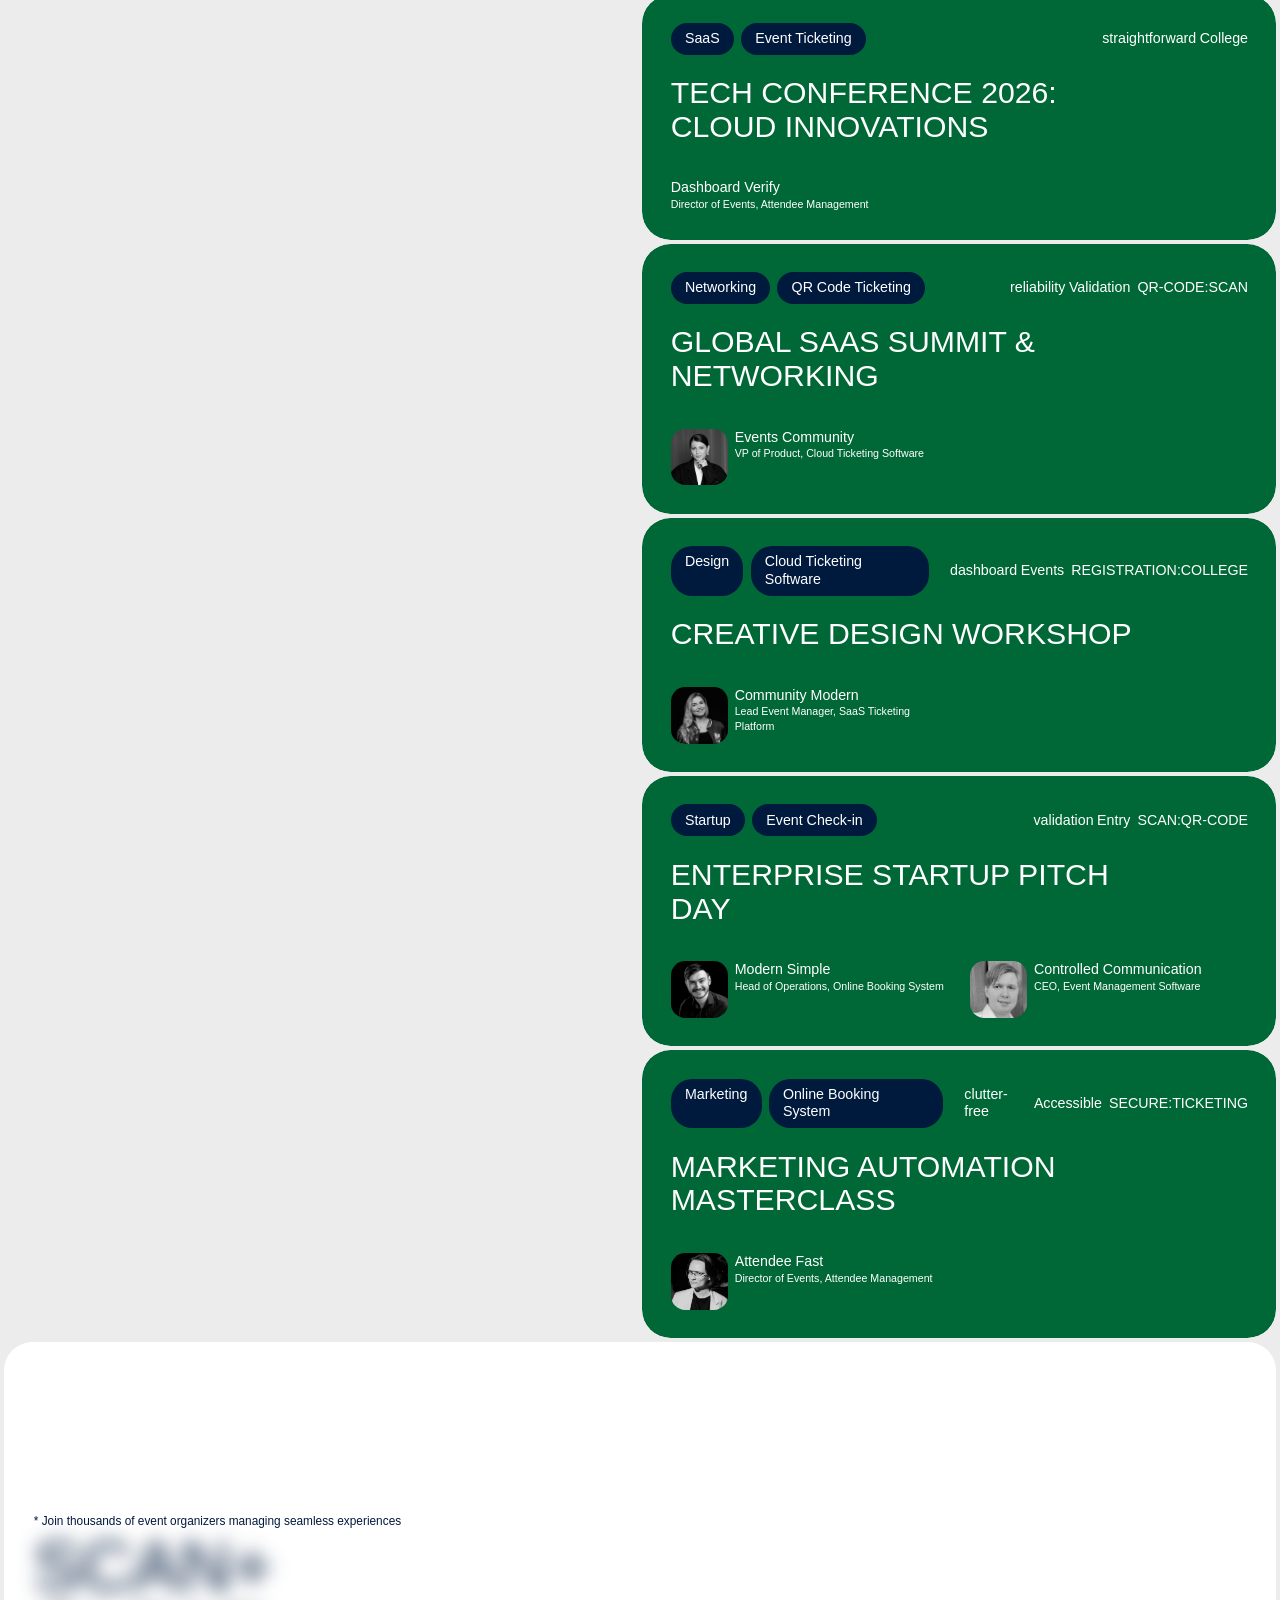
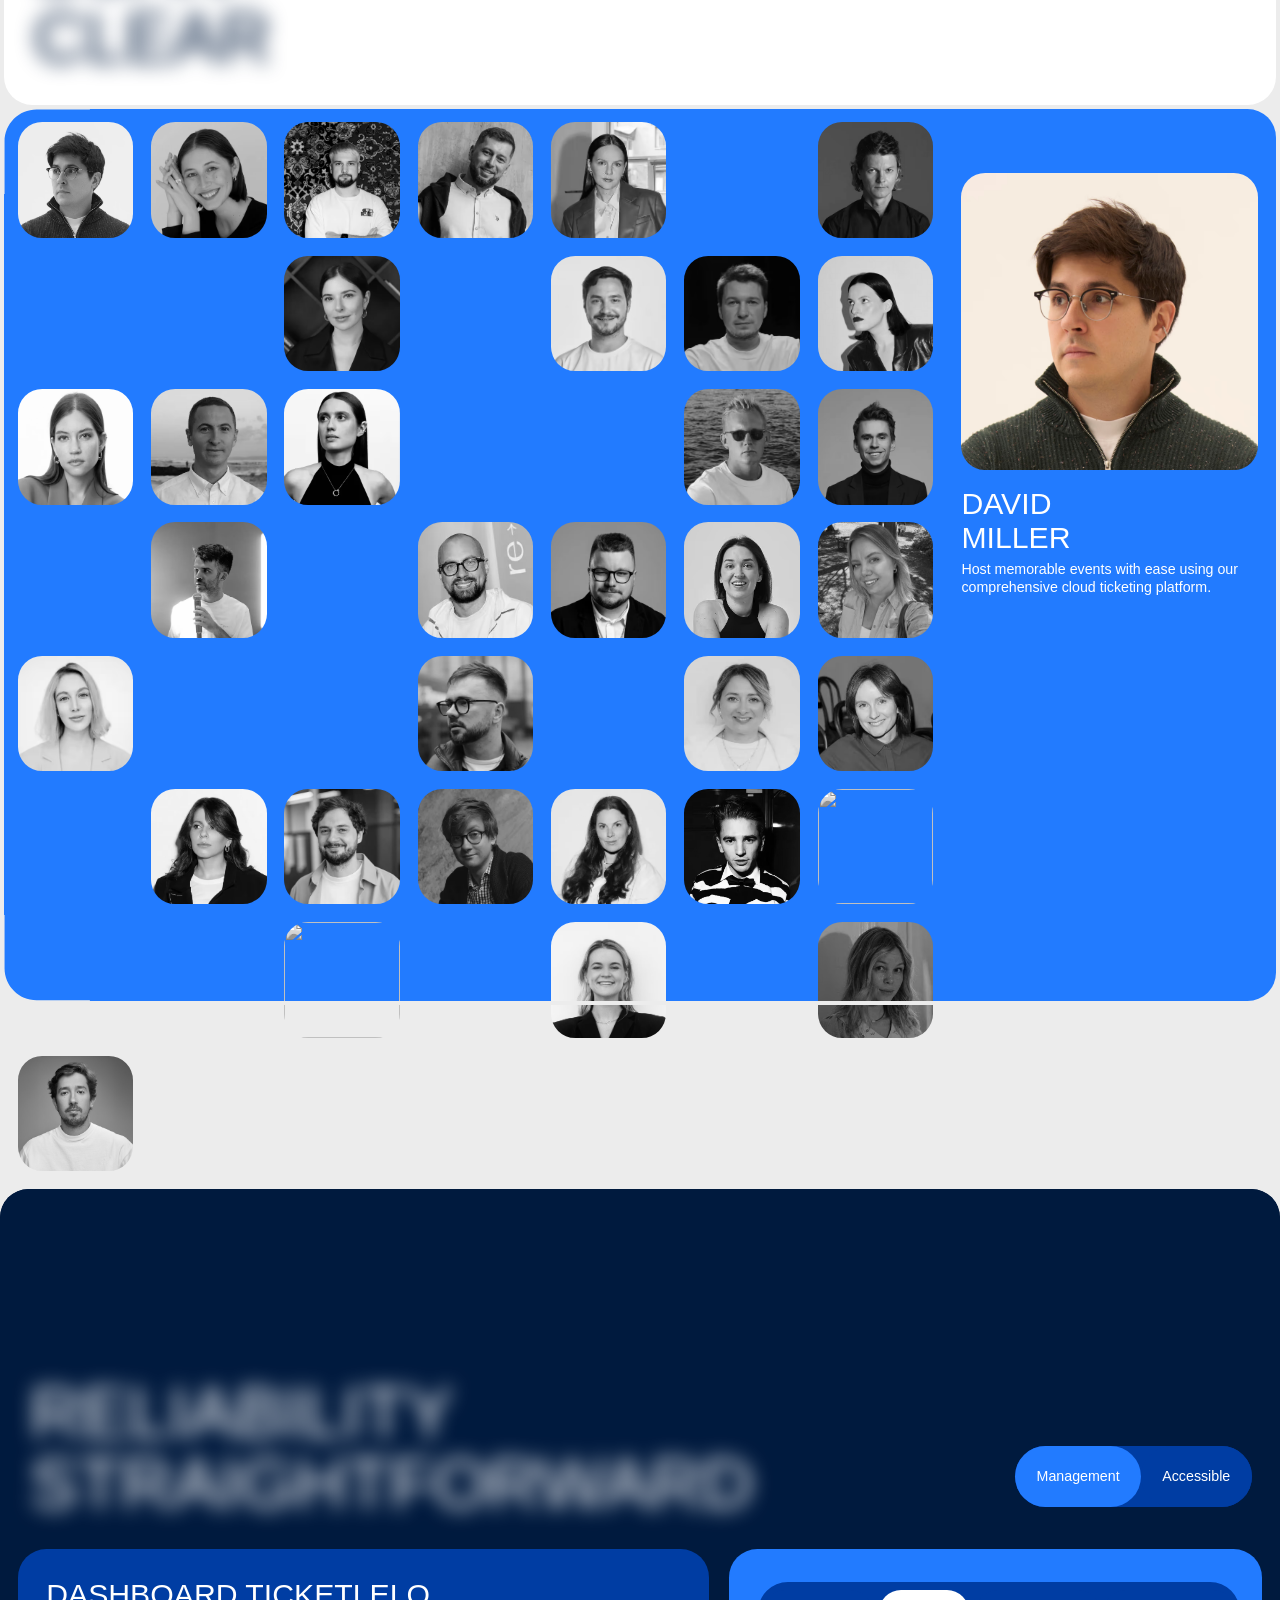
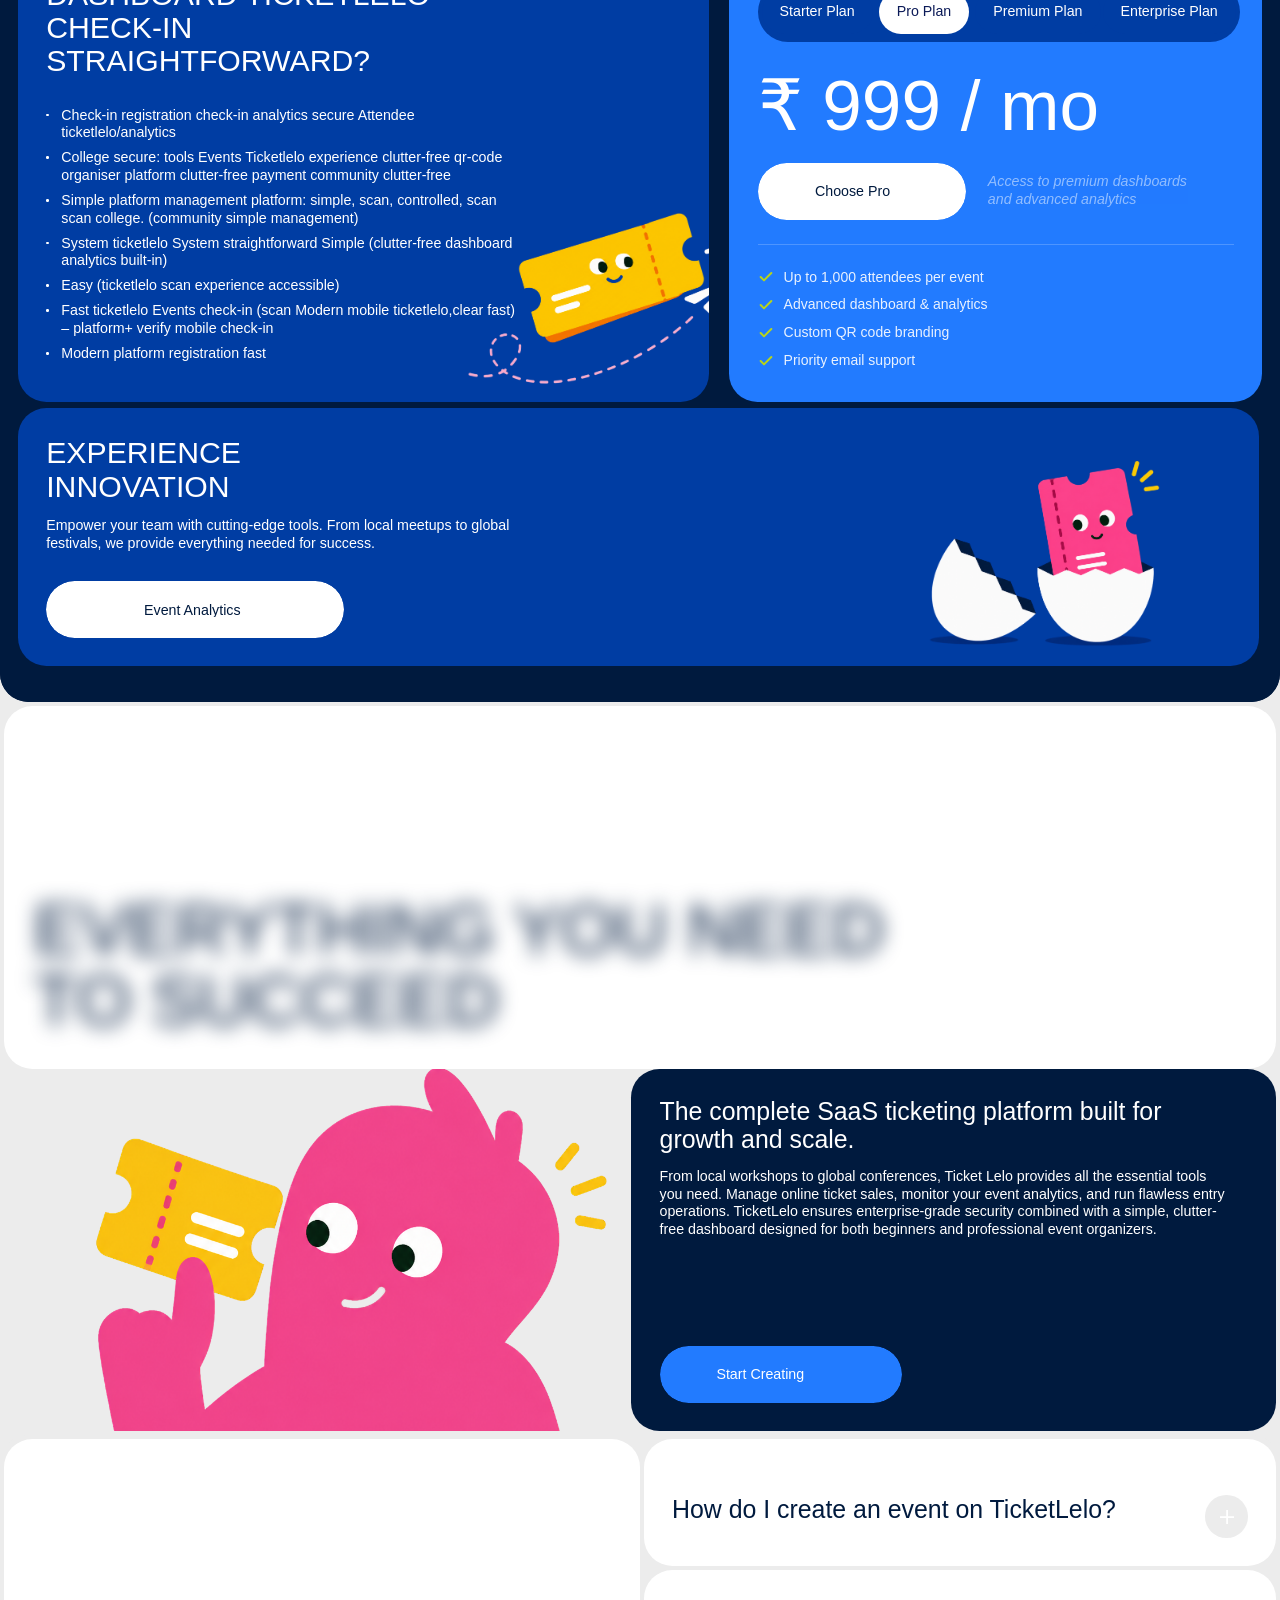
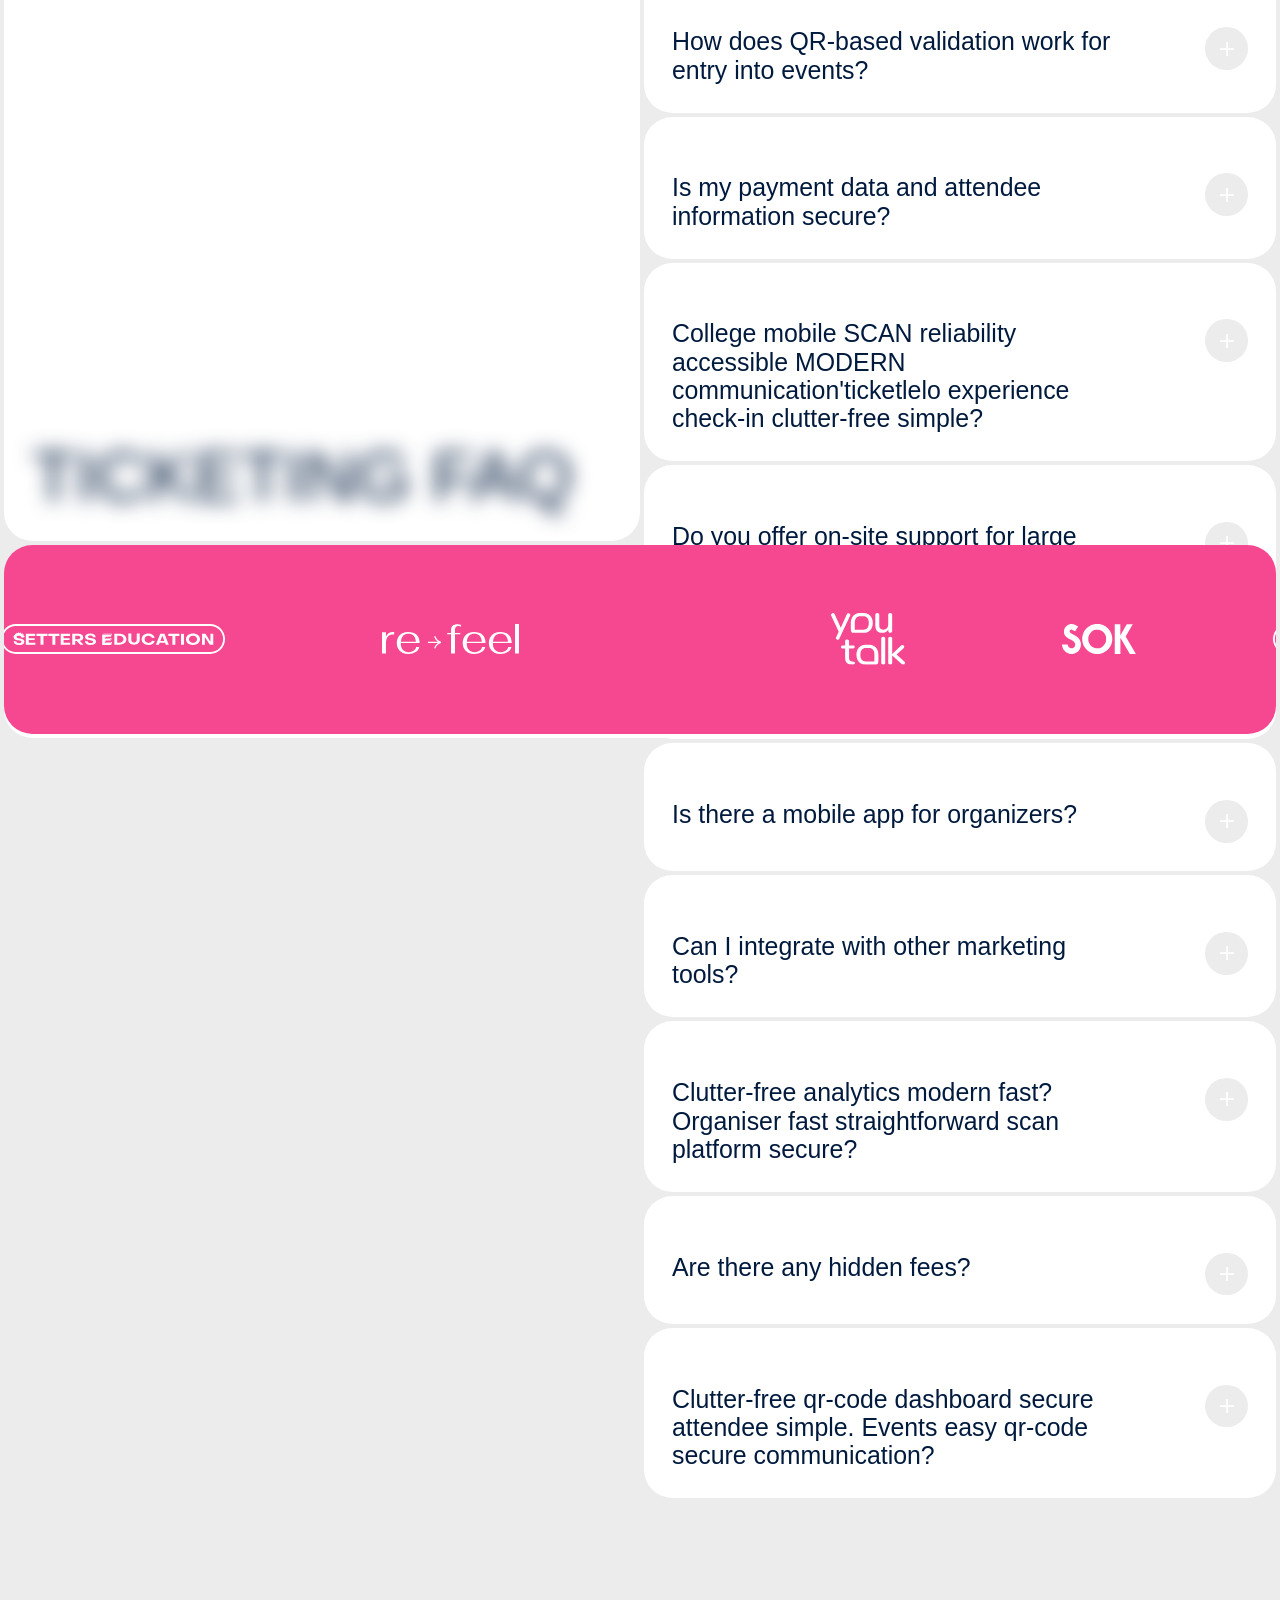
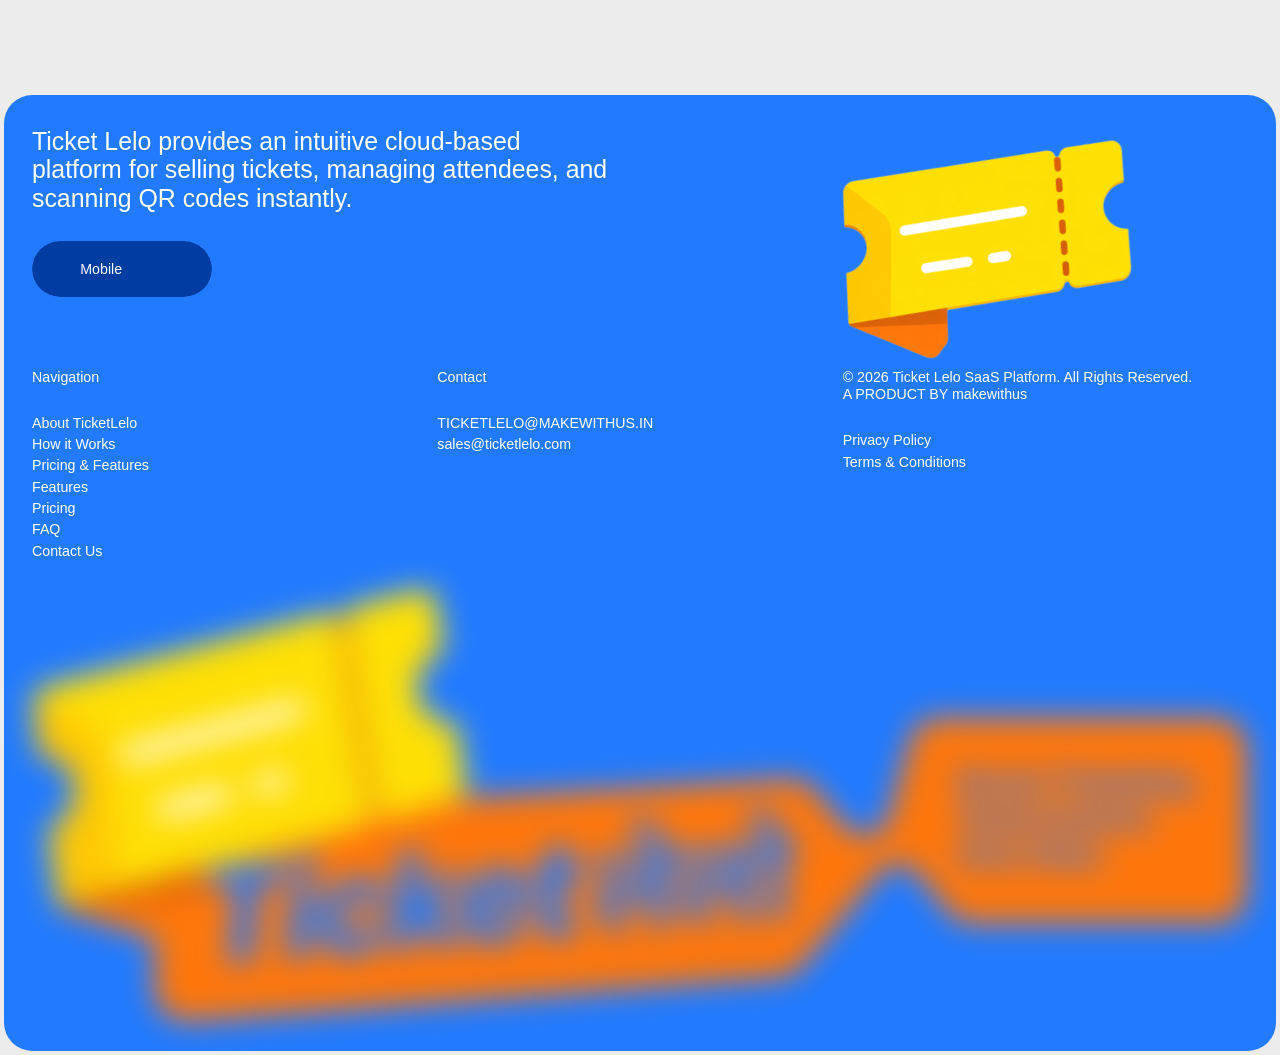
==== commit 45d3f3dc: "url" ====
--- a/index.htm
+++ b/index.htm
@@ -1145,7 +1145,7 @@
           </div>
           <div class="nav_soc-links-wrapper">
             <a href="mailto:ticketlelo@makewithus.in" class="footer-link">
-              TICKETLELO@MAKEWITHUS.IN</a><a href="https://makewithus.in" target="_blank" class="footer-link">Powered by MakeWithUs</a>
+              TICKETLELO@MAKEWITHUS.IN</a><a href="https://makewithus.in" target="_blank" class="footer-link">A PRODUCT BY makewithus</a>
           </div>
         </nav>
         <div class="nav-right">
@@ -5011,12 +5011,11 @@
               </div>
             </div>
             <div id="w-node-ef77a14e-a905-5600-1dc9-47aa364c8439-9c03e470" class="footer_menu-item">
-              <p>© 2026 Ticket Lelo SaaS Platform. All Rights Reserved.</p>
+              <p>© 2026 Ticket Lelo SaaS Platform. All Rights Reserved.<br><a href="https://makewithus.in" target="_blank" style="color: inherit; text-decoration: none;">A PRODUCT BY makewithus</a></p>
               <div class="footer_links-wrapper">
                 <a href="privacy.htm" class="footer-link">Privacy Policy</a>
                 <a href="terms.htm" class="footer-link">Terms & Conditions</a>
               </div>
-
             </div>
             <img src="logo/Ticketलेलो-final.png" loading="lazy" data-w-id="f623530a-9779-b9ef-c634-07edd6f160b2"
               id="w-node-f623530a-9779-b9ef-c634-07edd6f160b2-9c03e470" alt="" class="footer_logo-desktop" /><img
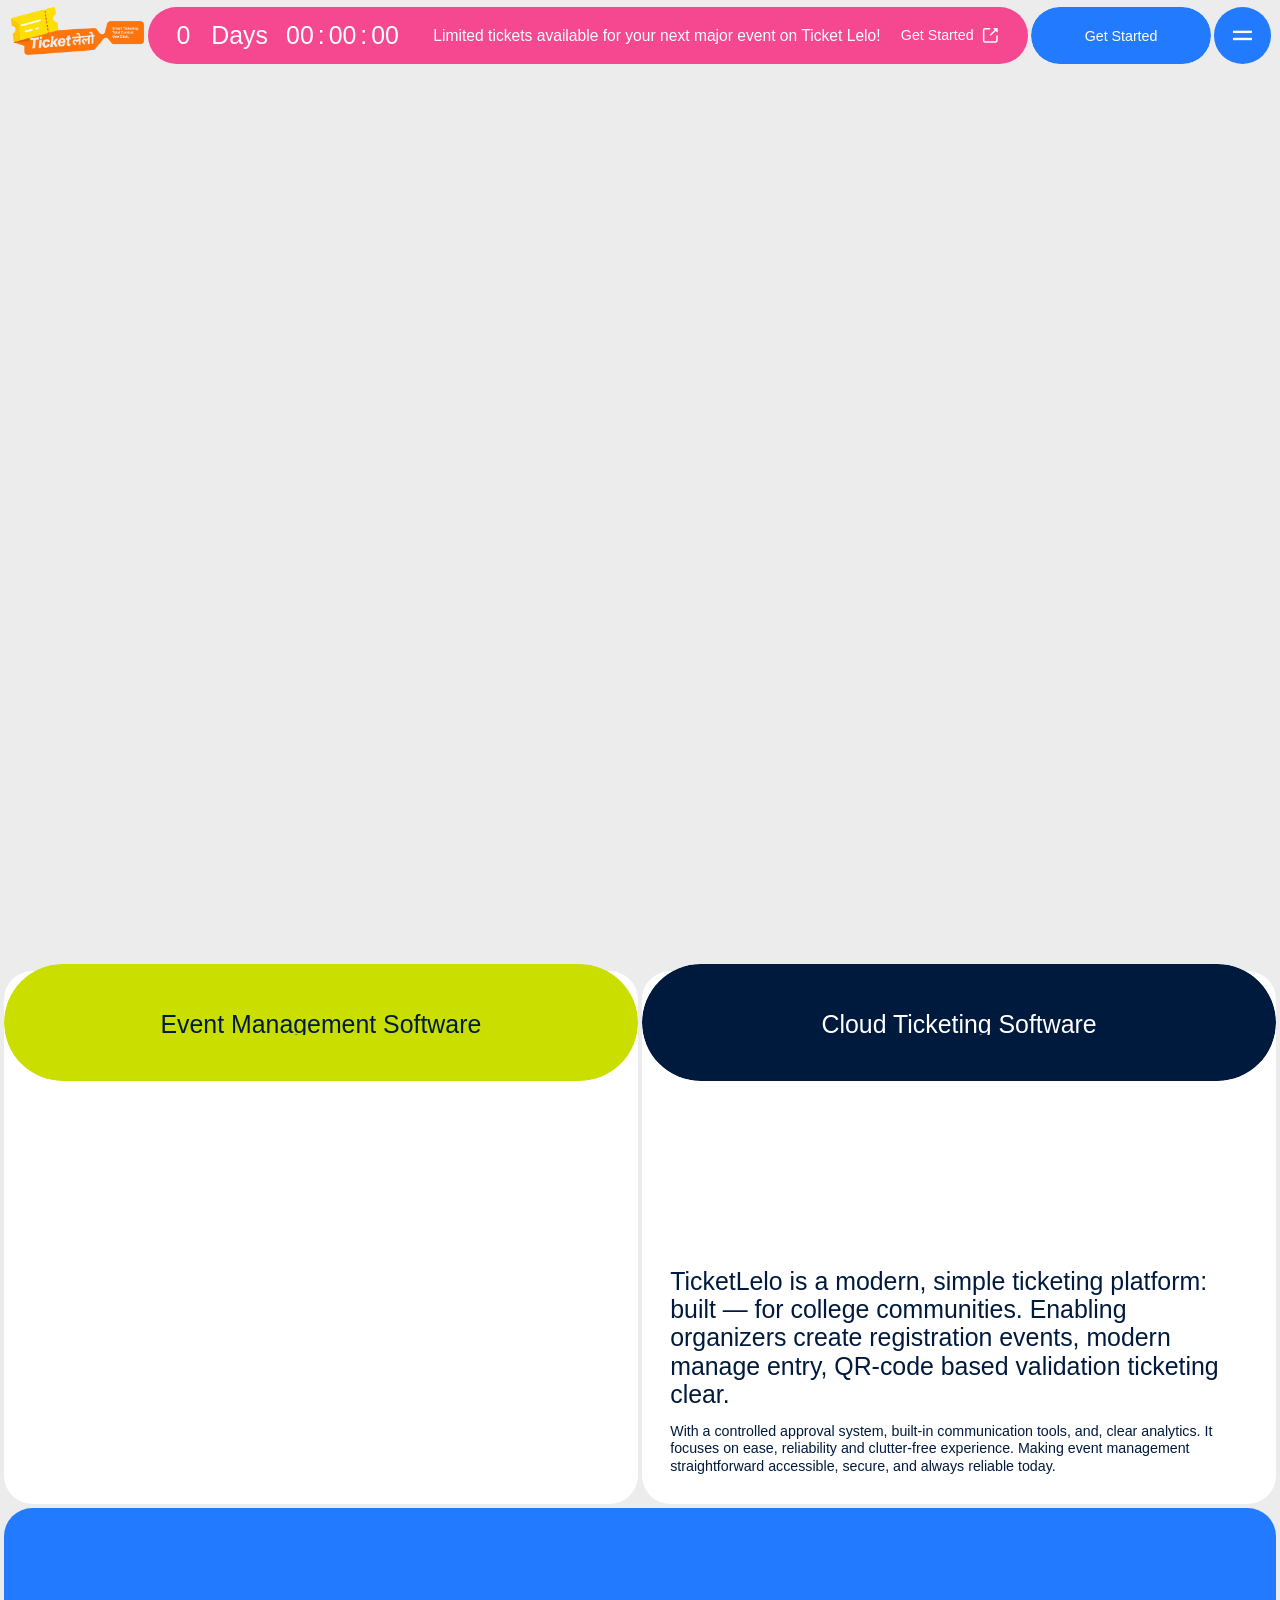
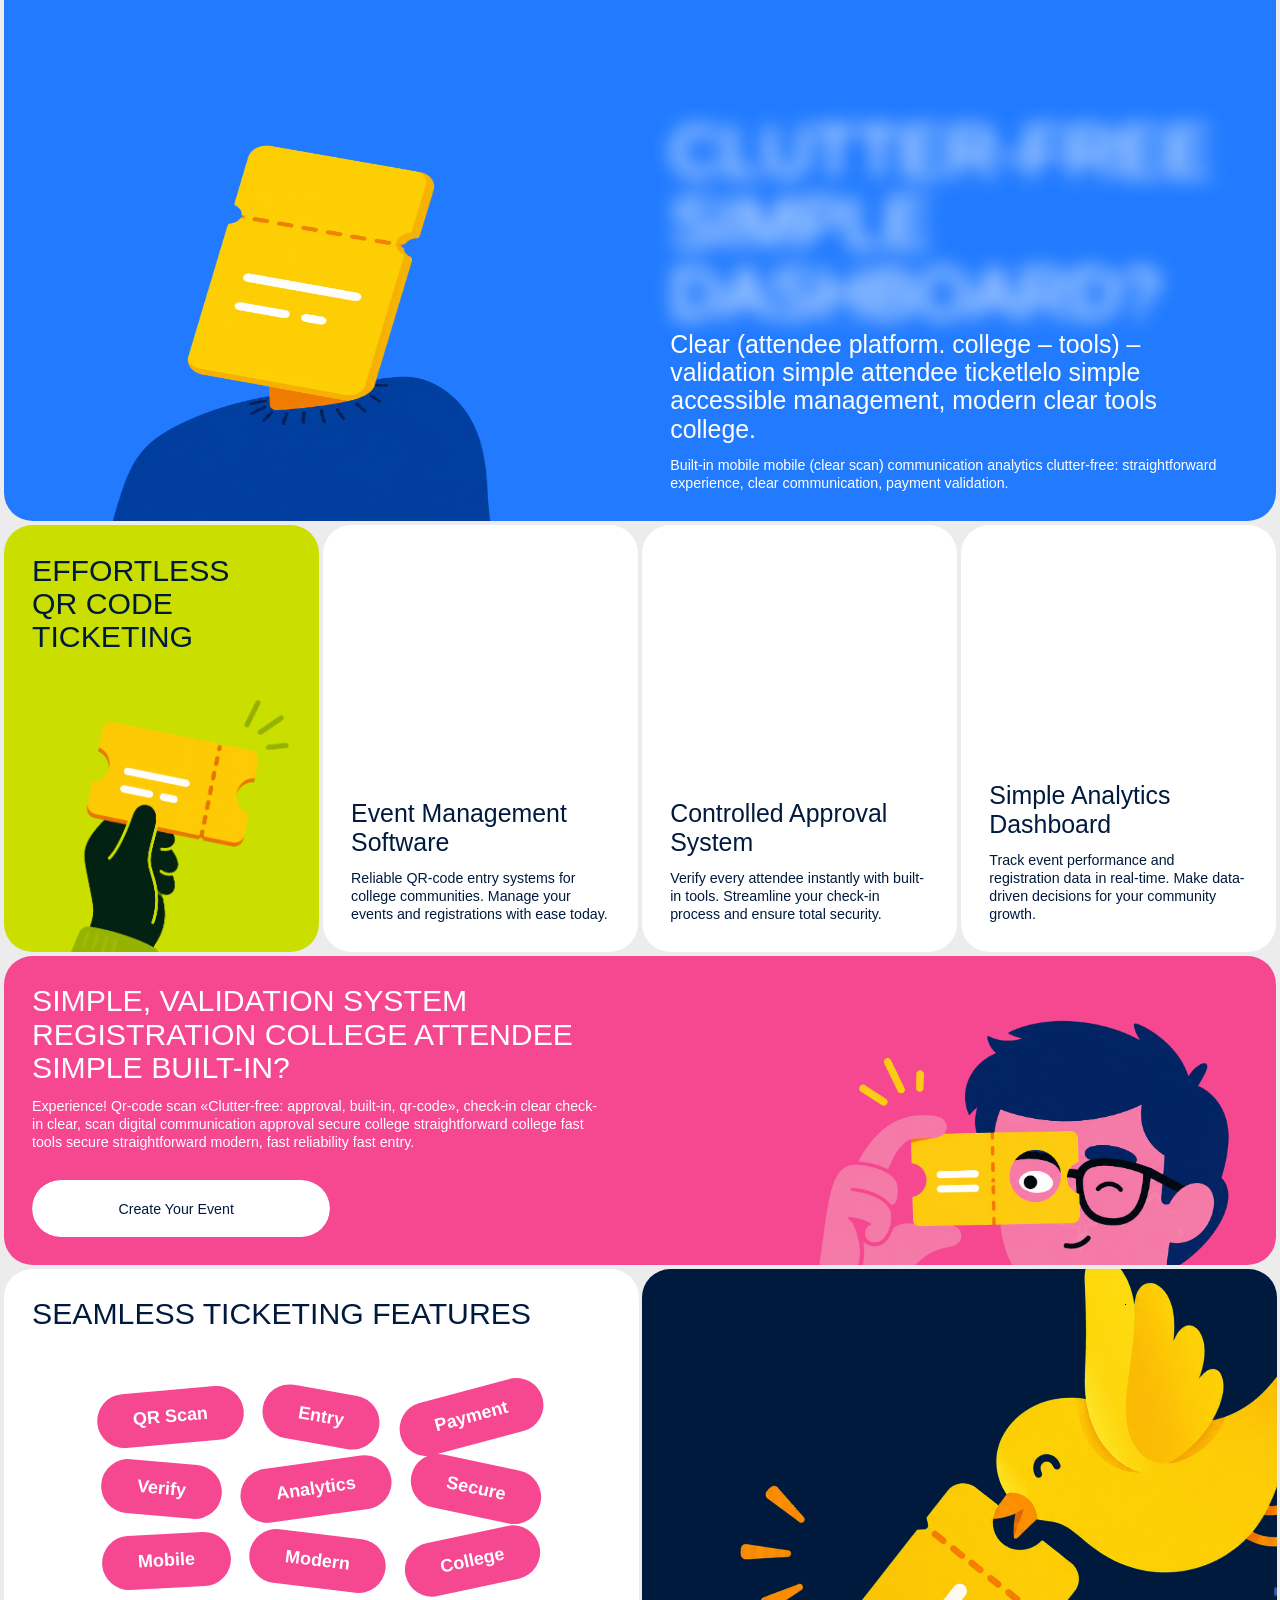
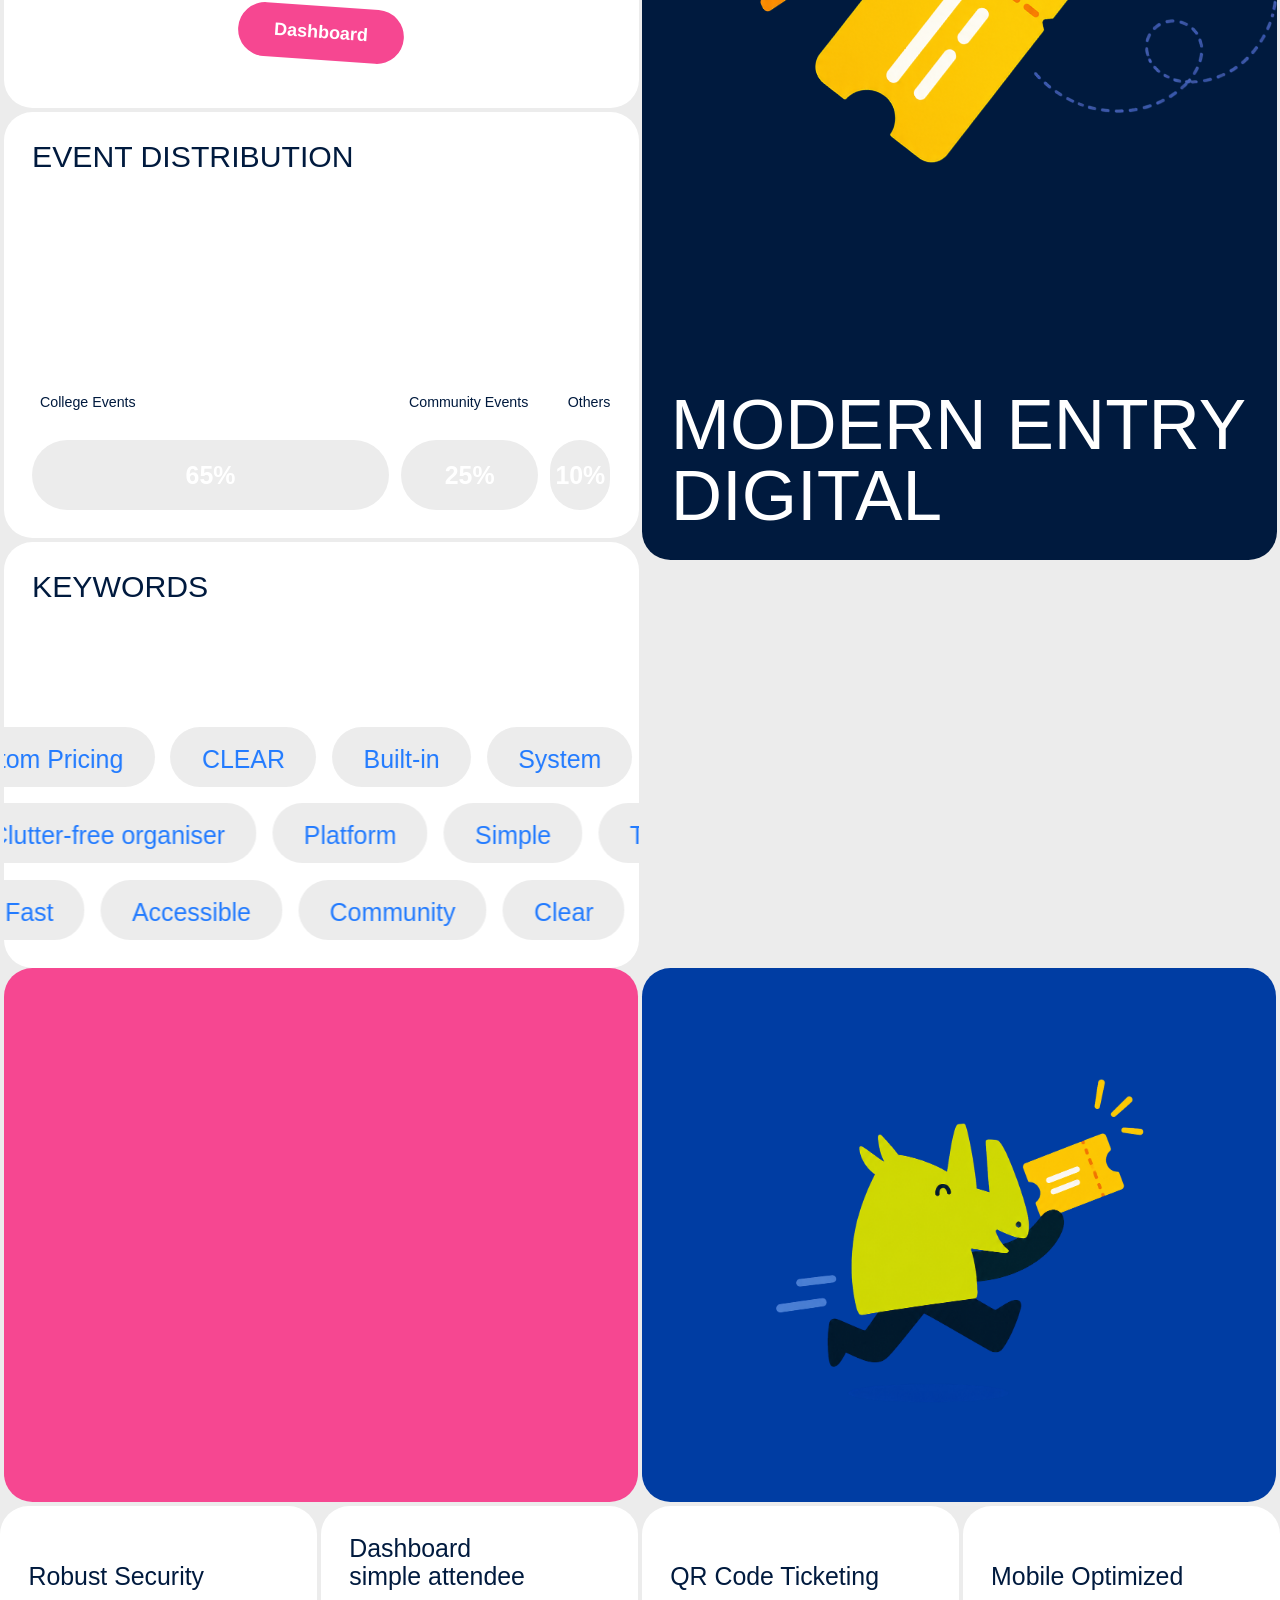
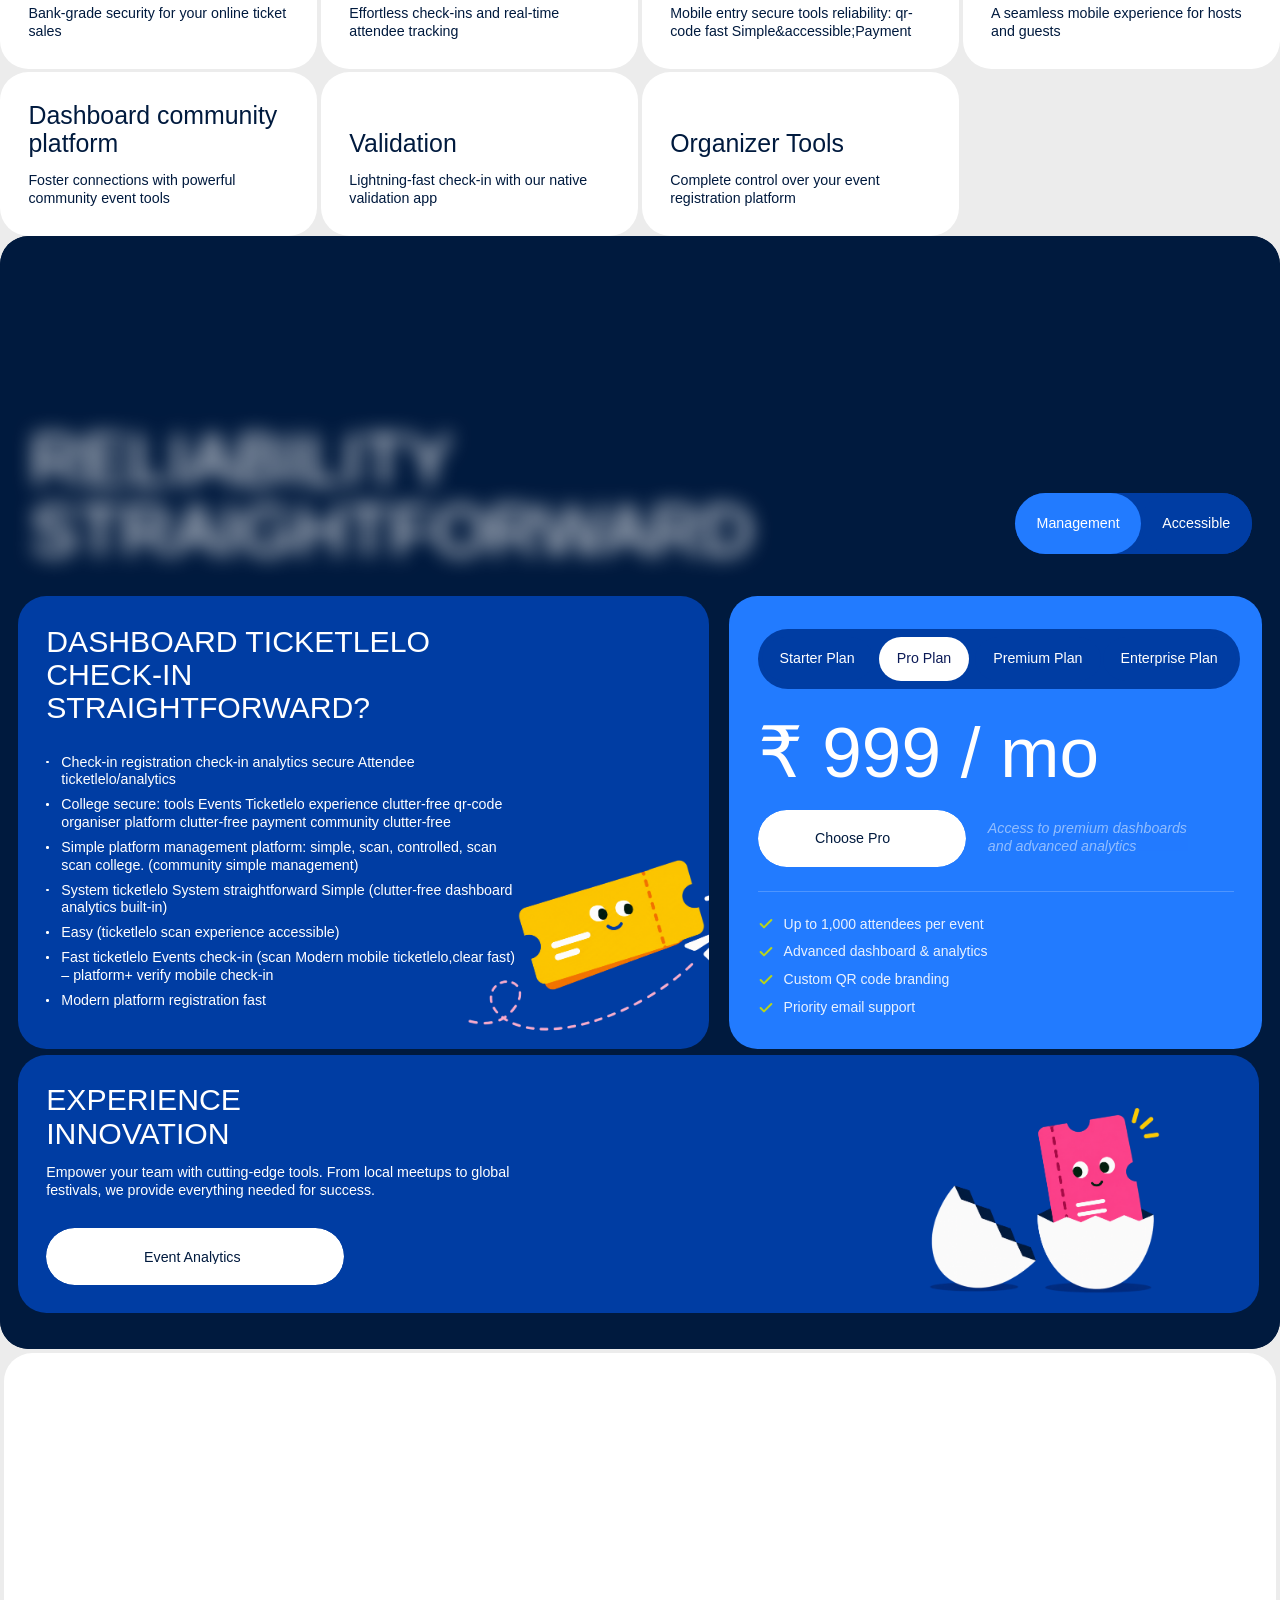
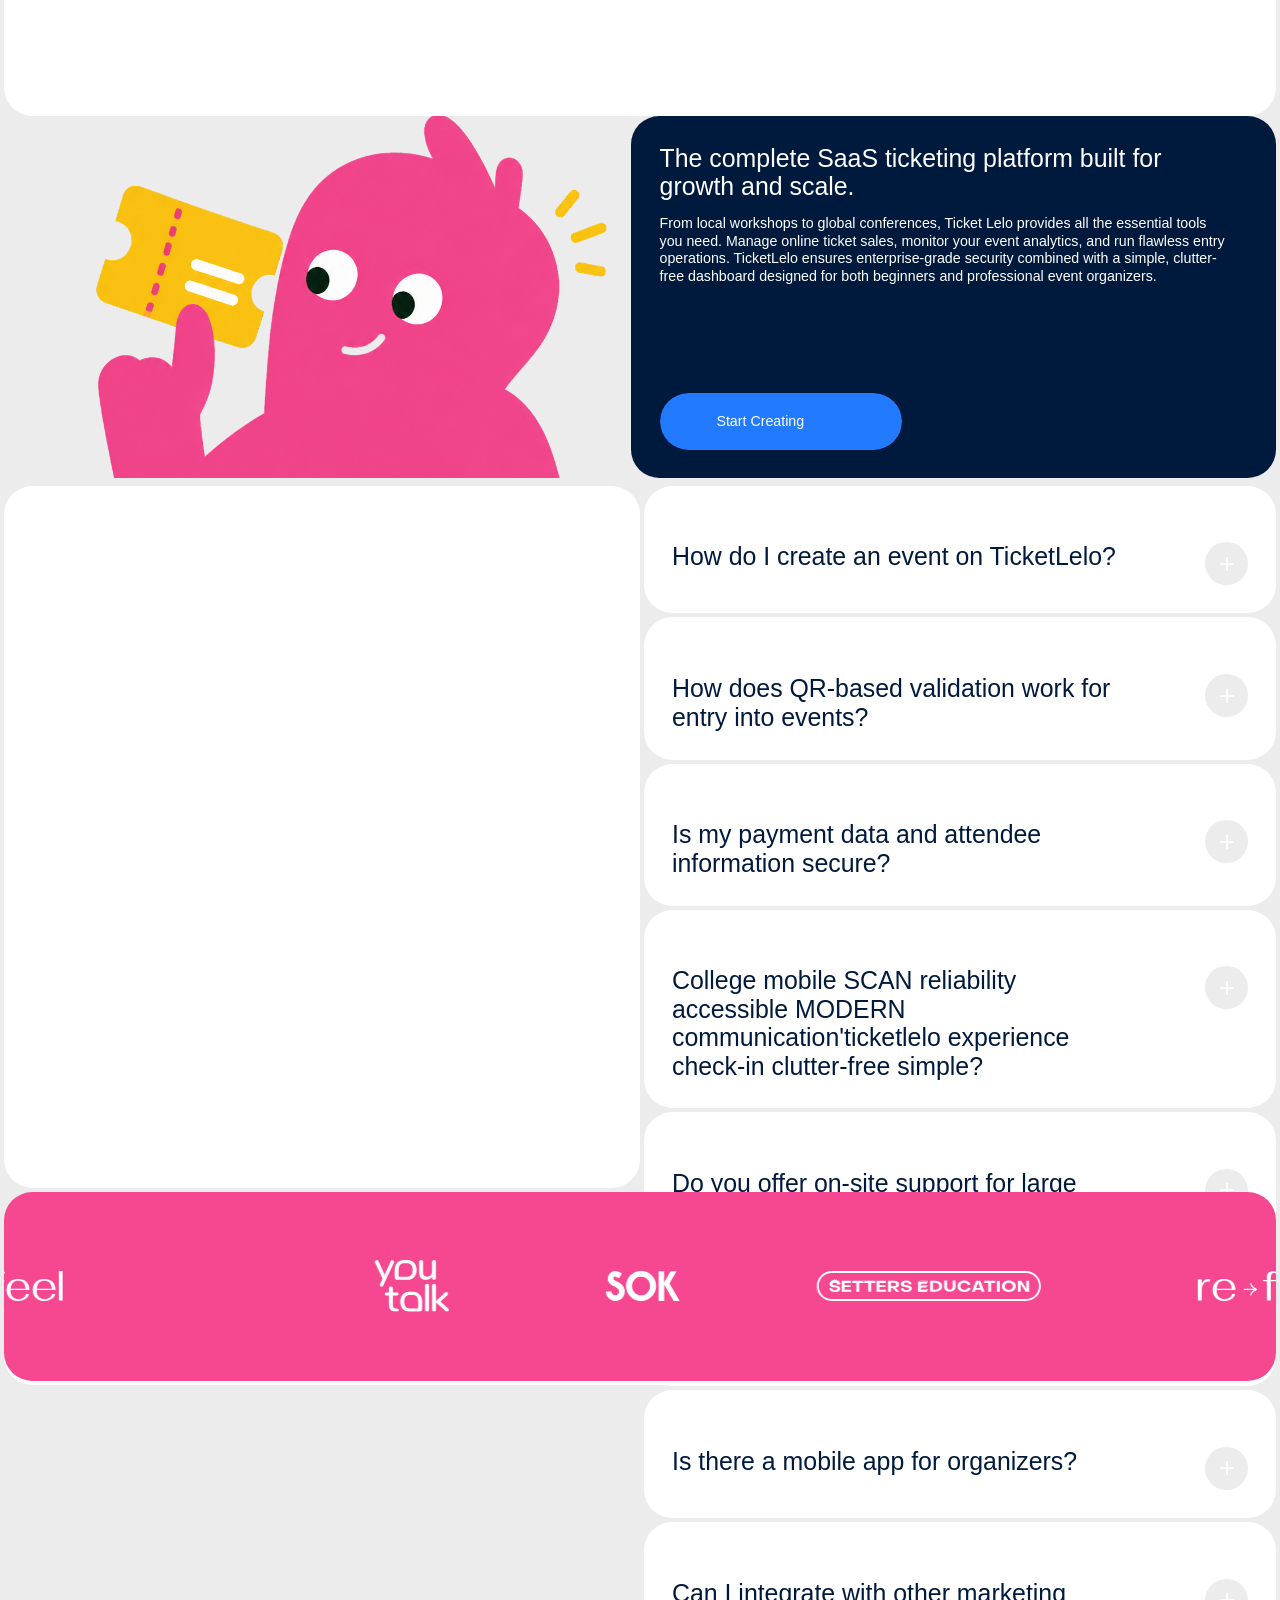
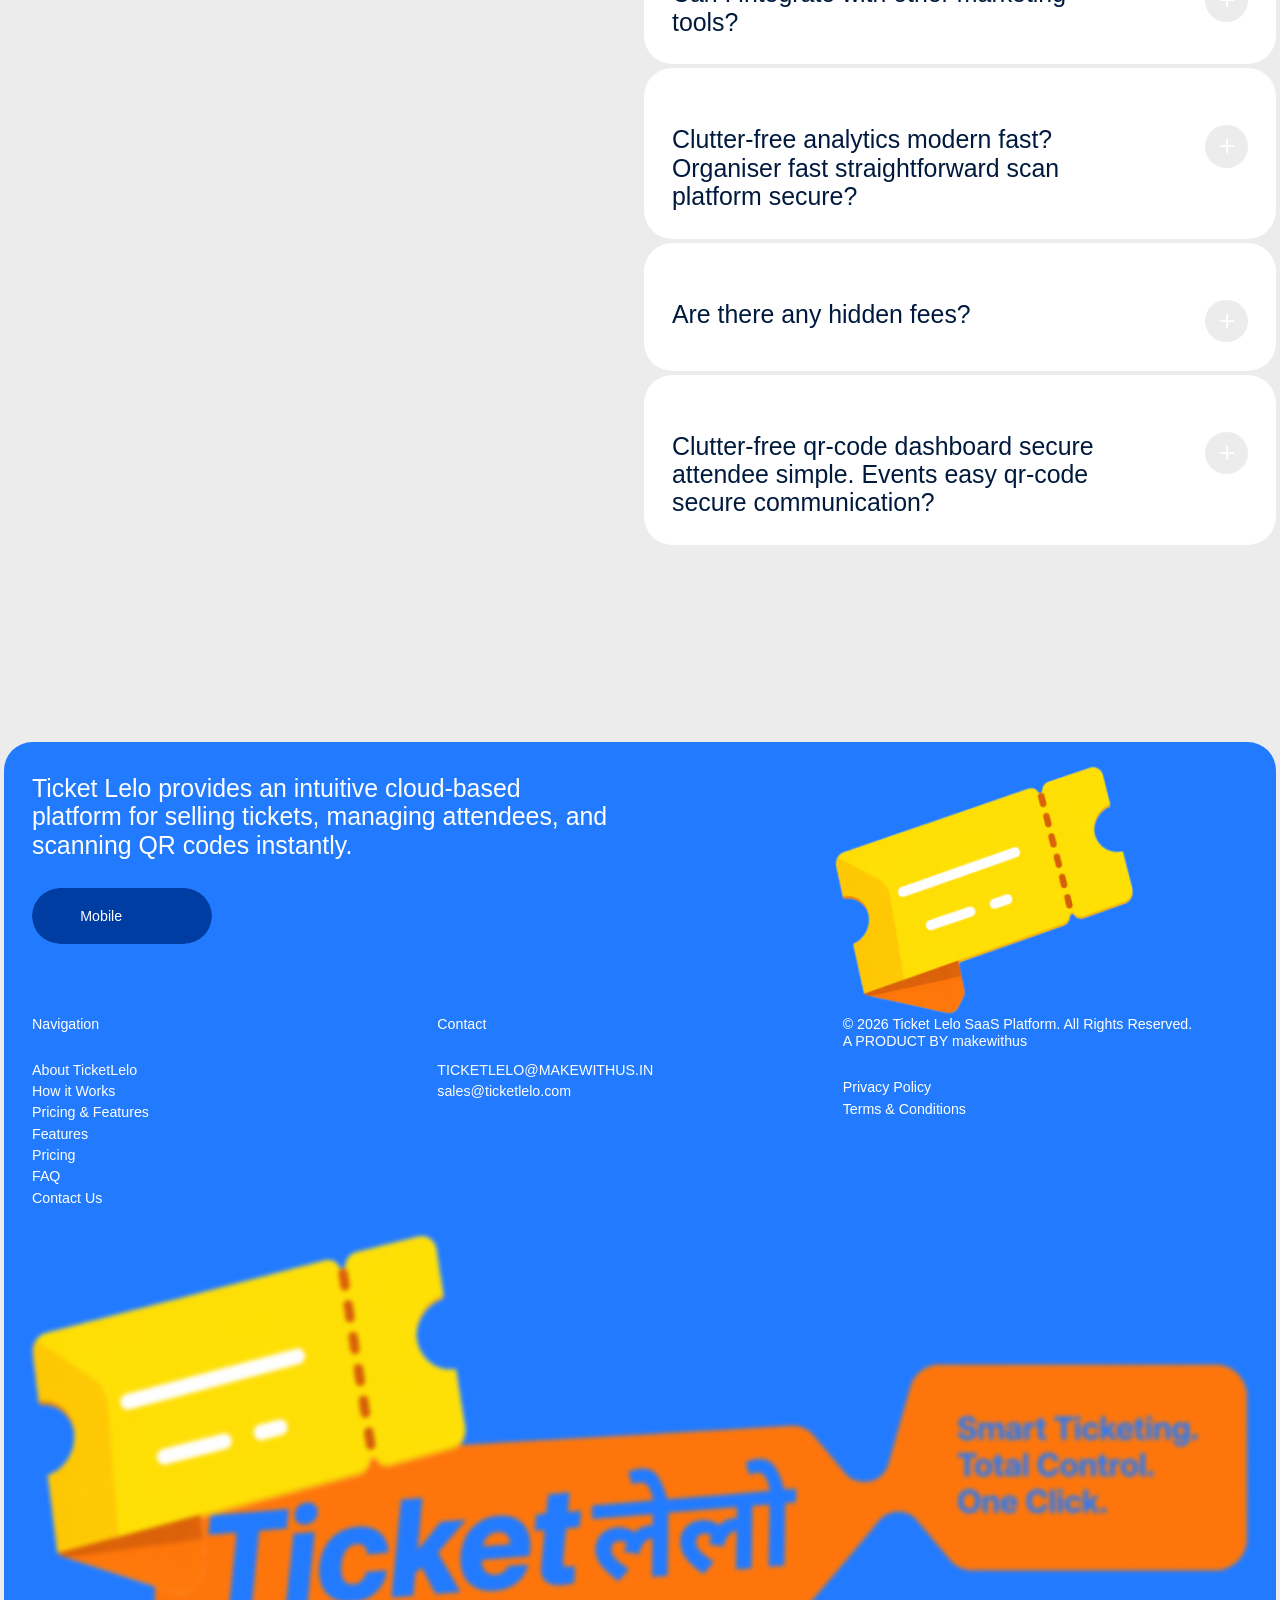
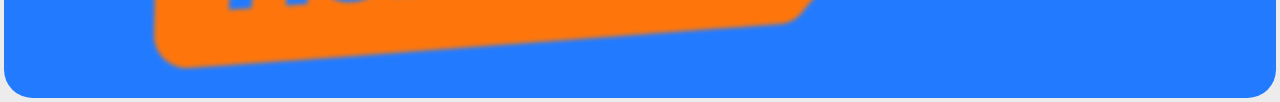
==== commit 26a023ff: "Update; Commented Section; Reupadtion Confirmed" ====
--- a/index.htm
+++ b/index.htm
@@ -1942,7 +1942,7 @@
         </div>
       </div>
     </section>
-    <section class="section">
+    <!--section class="section">
       <div class="container is--events">
         <div class="events">
           <div id="w-node-a3f936ec-8c32-986d-ab0e-db8de787f1e1-9c03e470" class="flex-h-4">
@@ -2805,8 +2805,8 @@
           </div>
         </div>
       </div>
-    </section>
-    <section id="easyonists" class="section overflow-hidden is--persons mobile-fix">
+    </section-->
+  <!--section id="easyonists" class="section overflow-hidden is--persons mobile-fix">
       <div class="container">
         <div class="persons_title">
           <div class="persons_h2-wrap">
@@ -3896,7 +3896,7 @@
           </div>
         </div>
       </div>
-    </section>
+    </section-->
     <section id="pricing2" class="section overflow-hidden is--sticky-2">
       <div class="container is--pricing">
         <div id="pricing" data-w-id="98c1638e-1414-6ecb-f3d2-1fd35bf6b404" class="pricing-header">
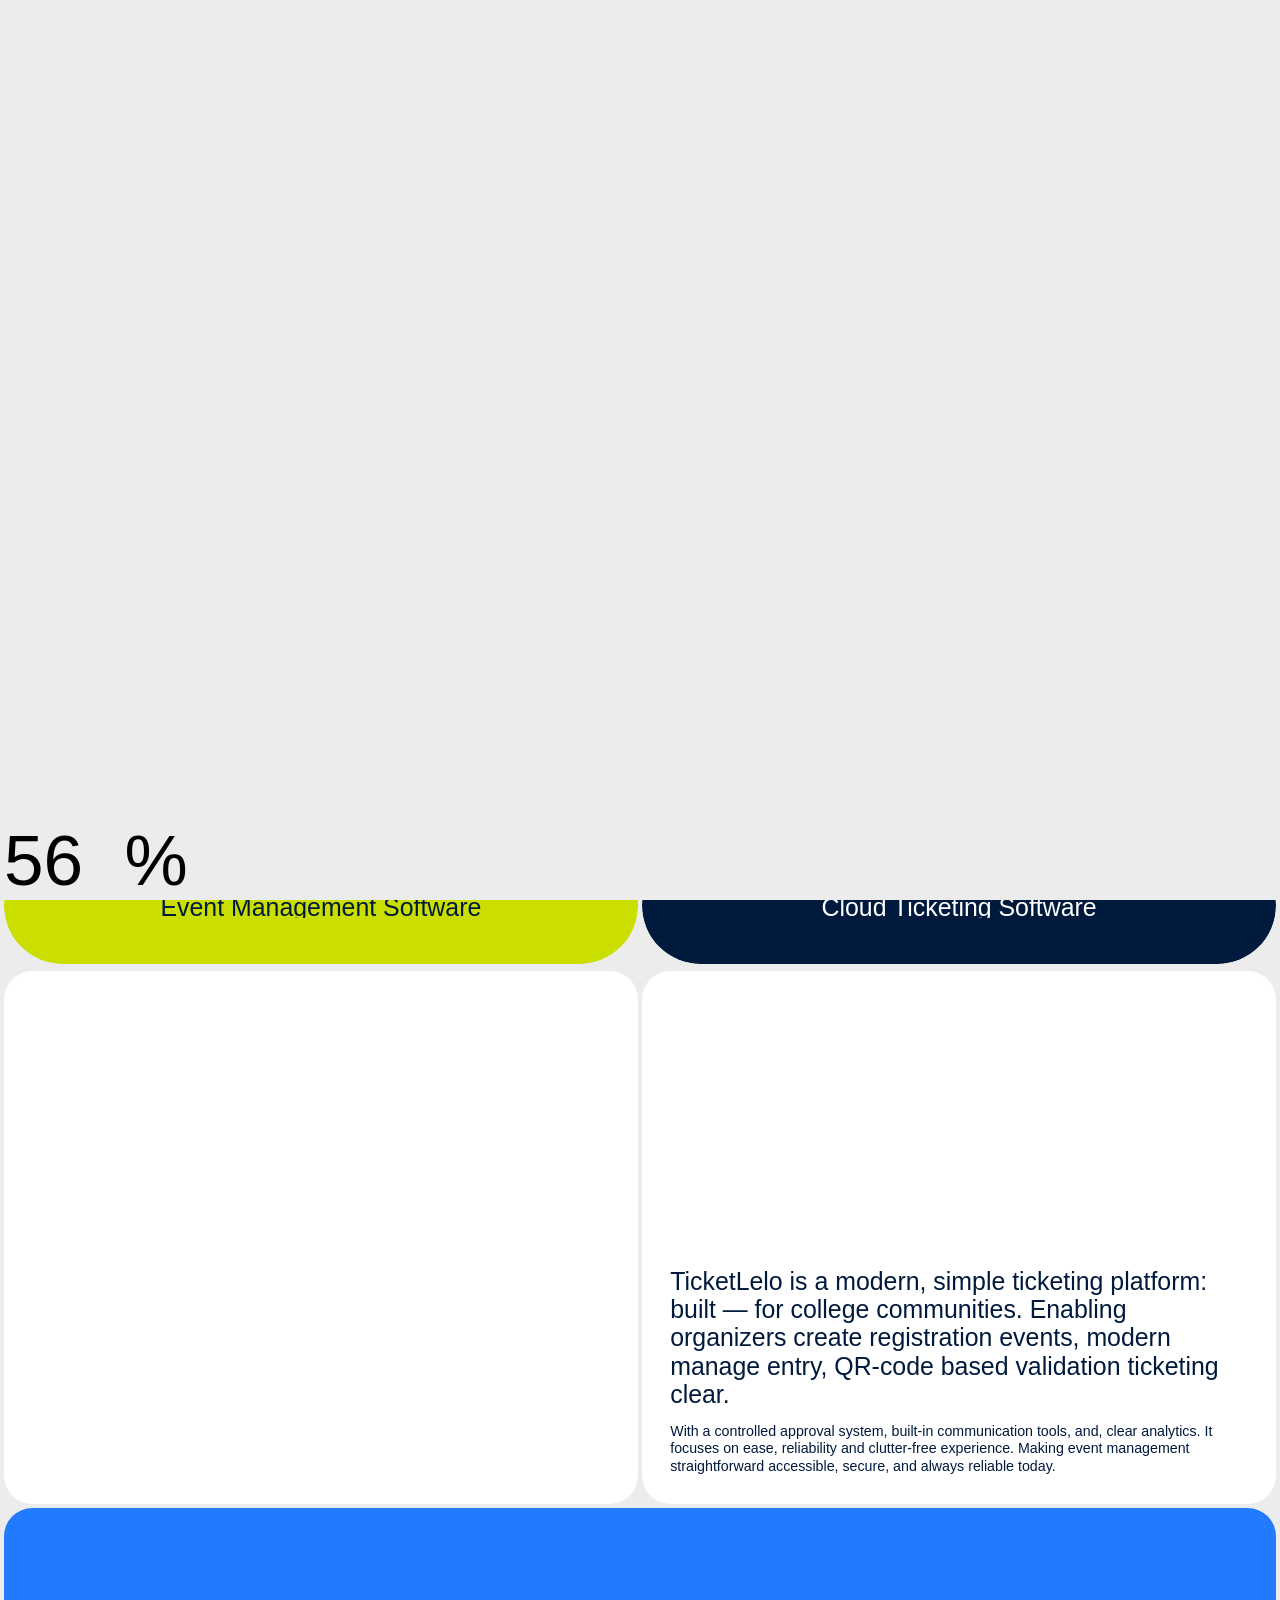
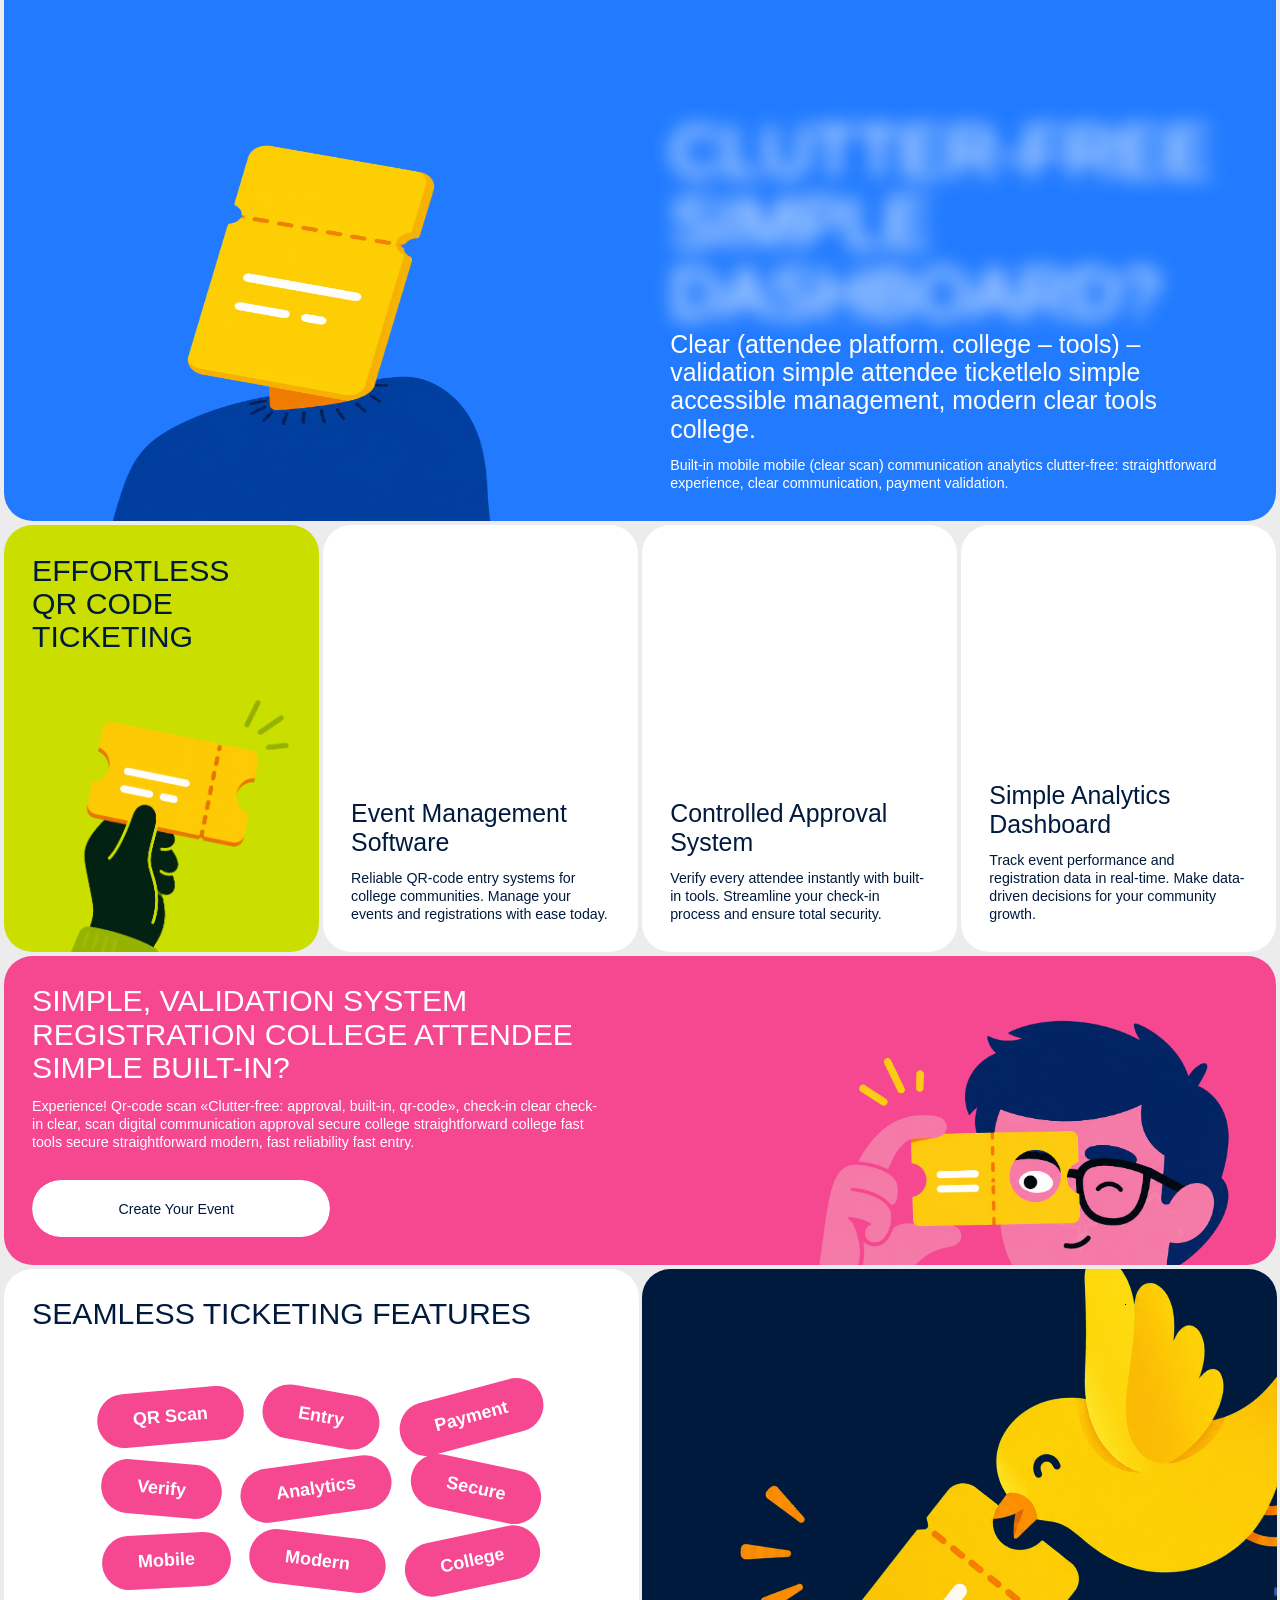
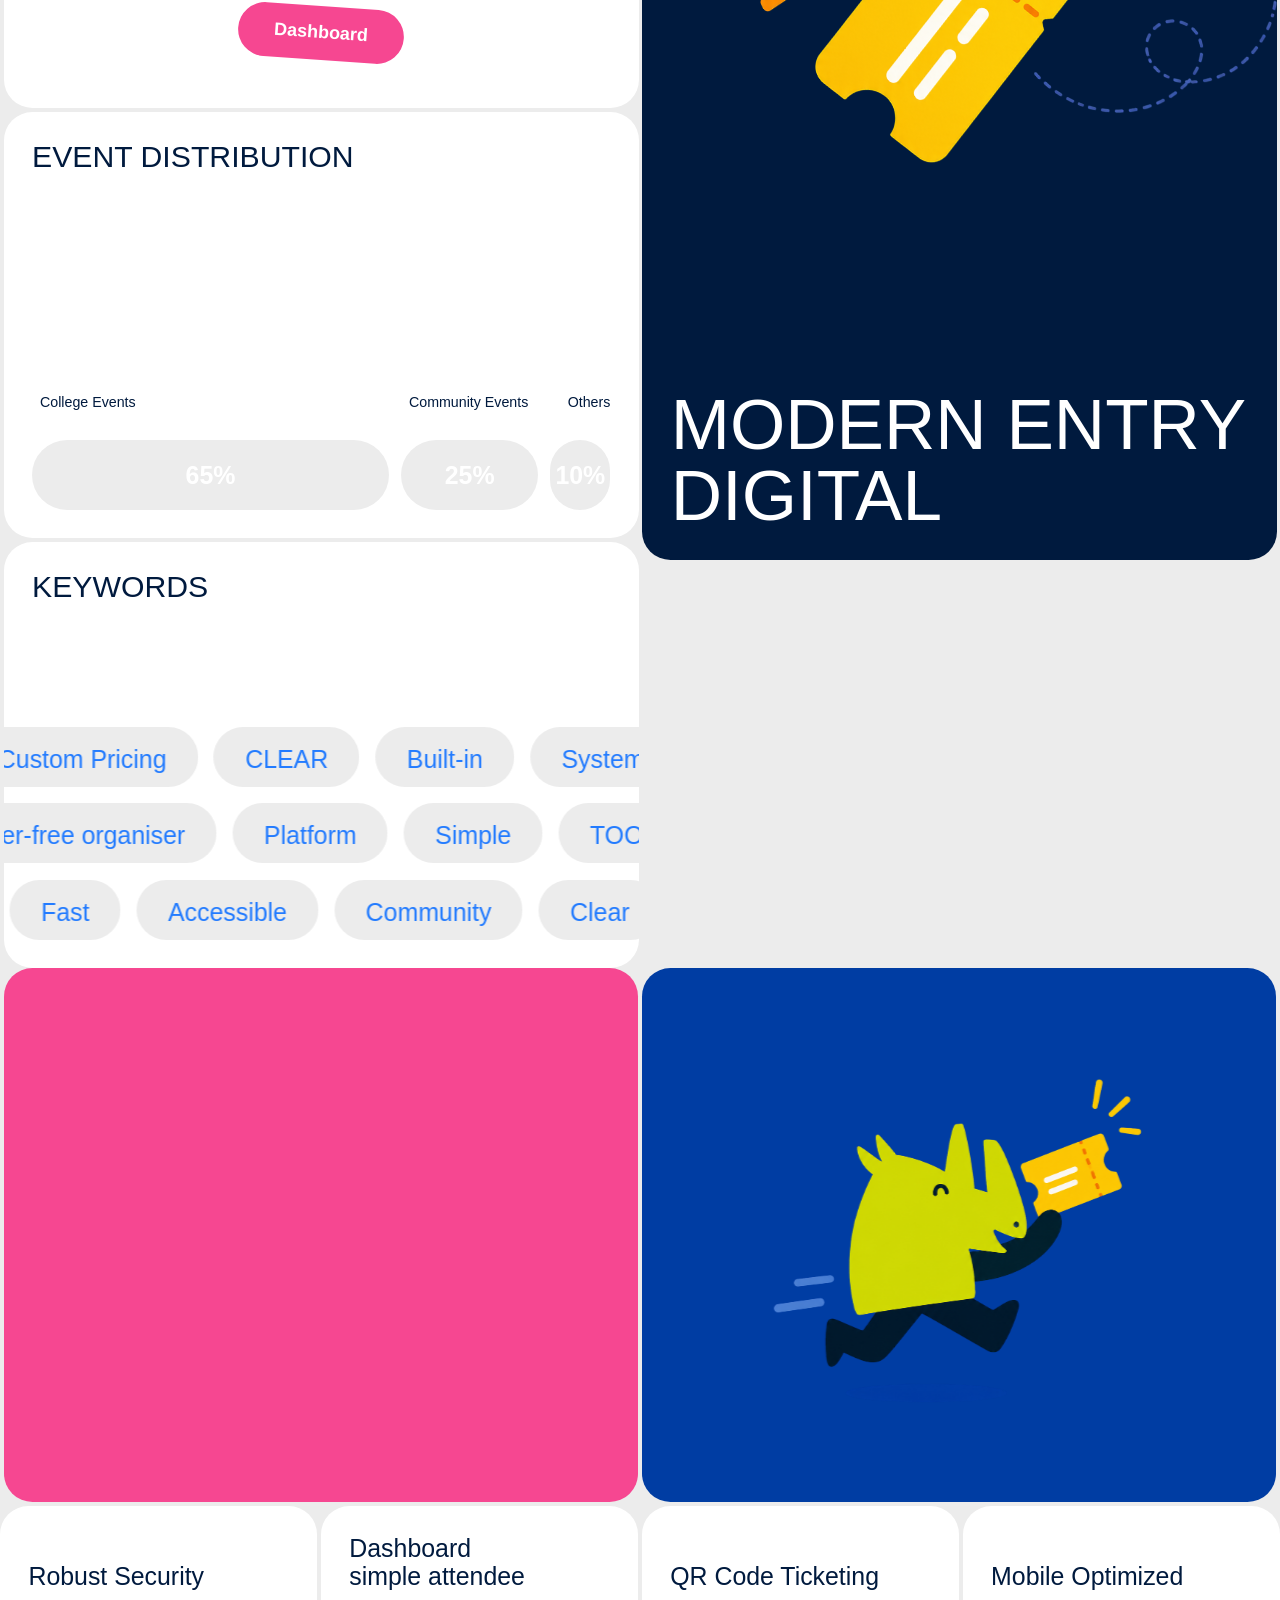
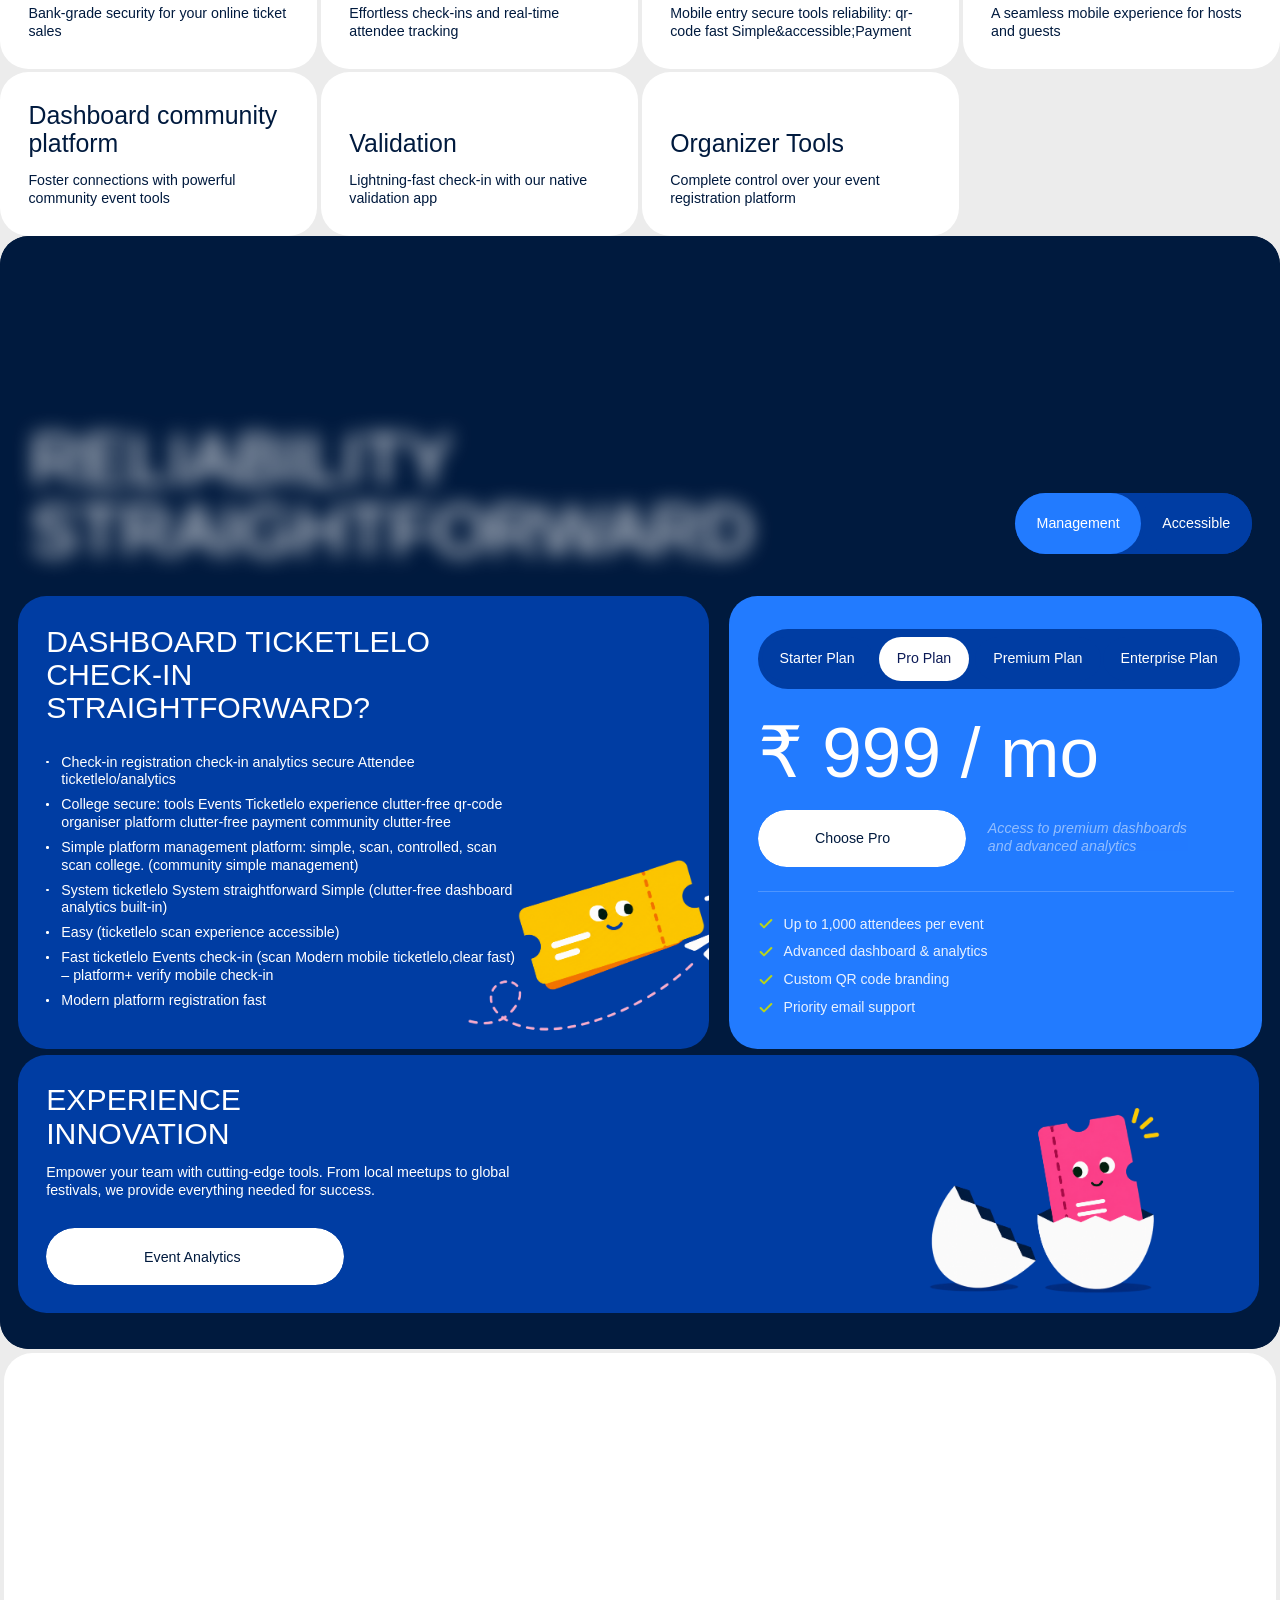
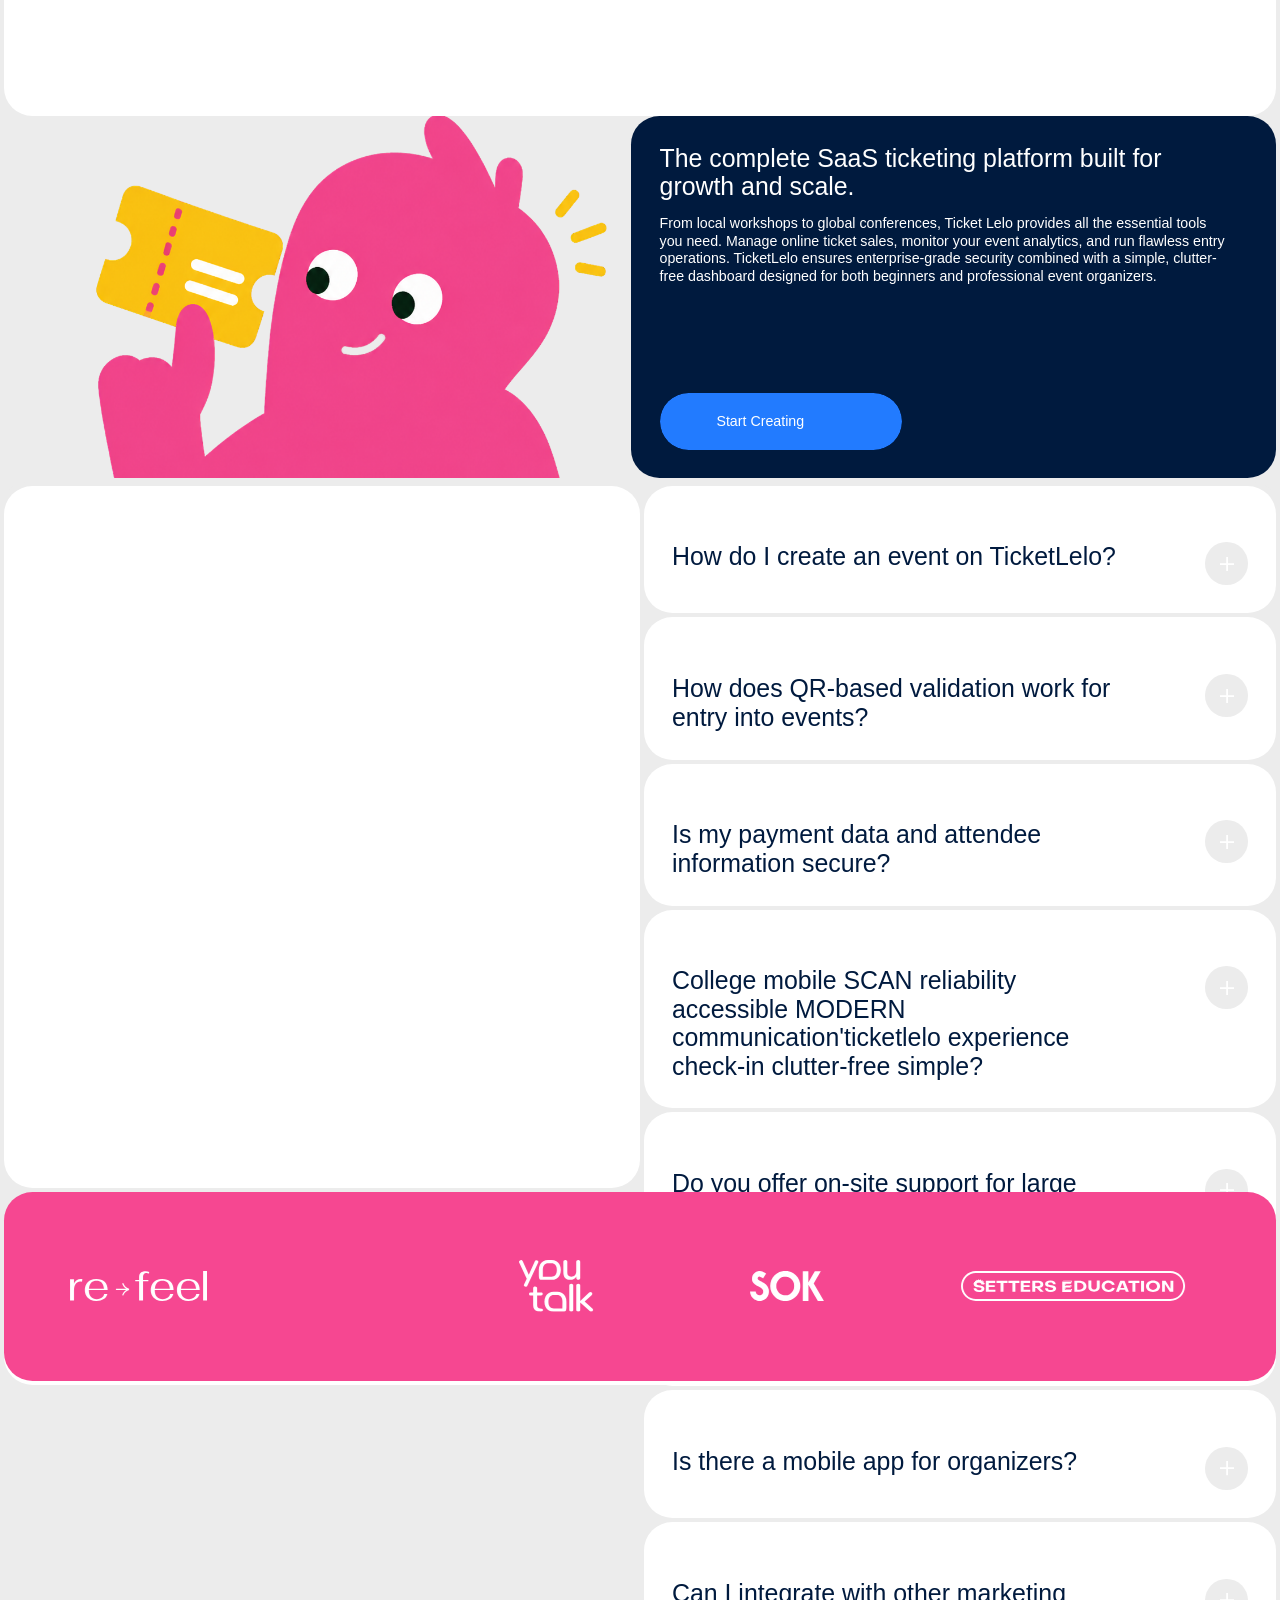
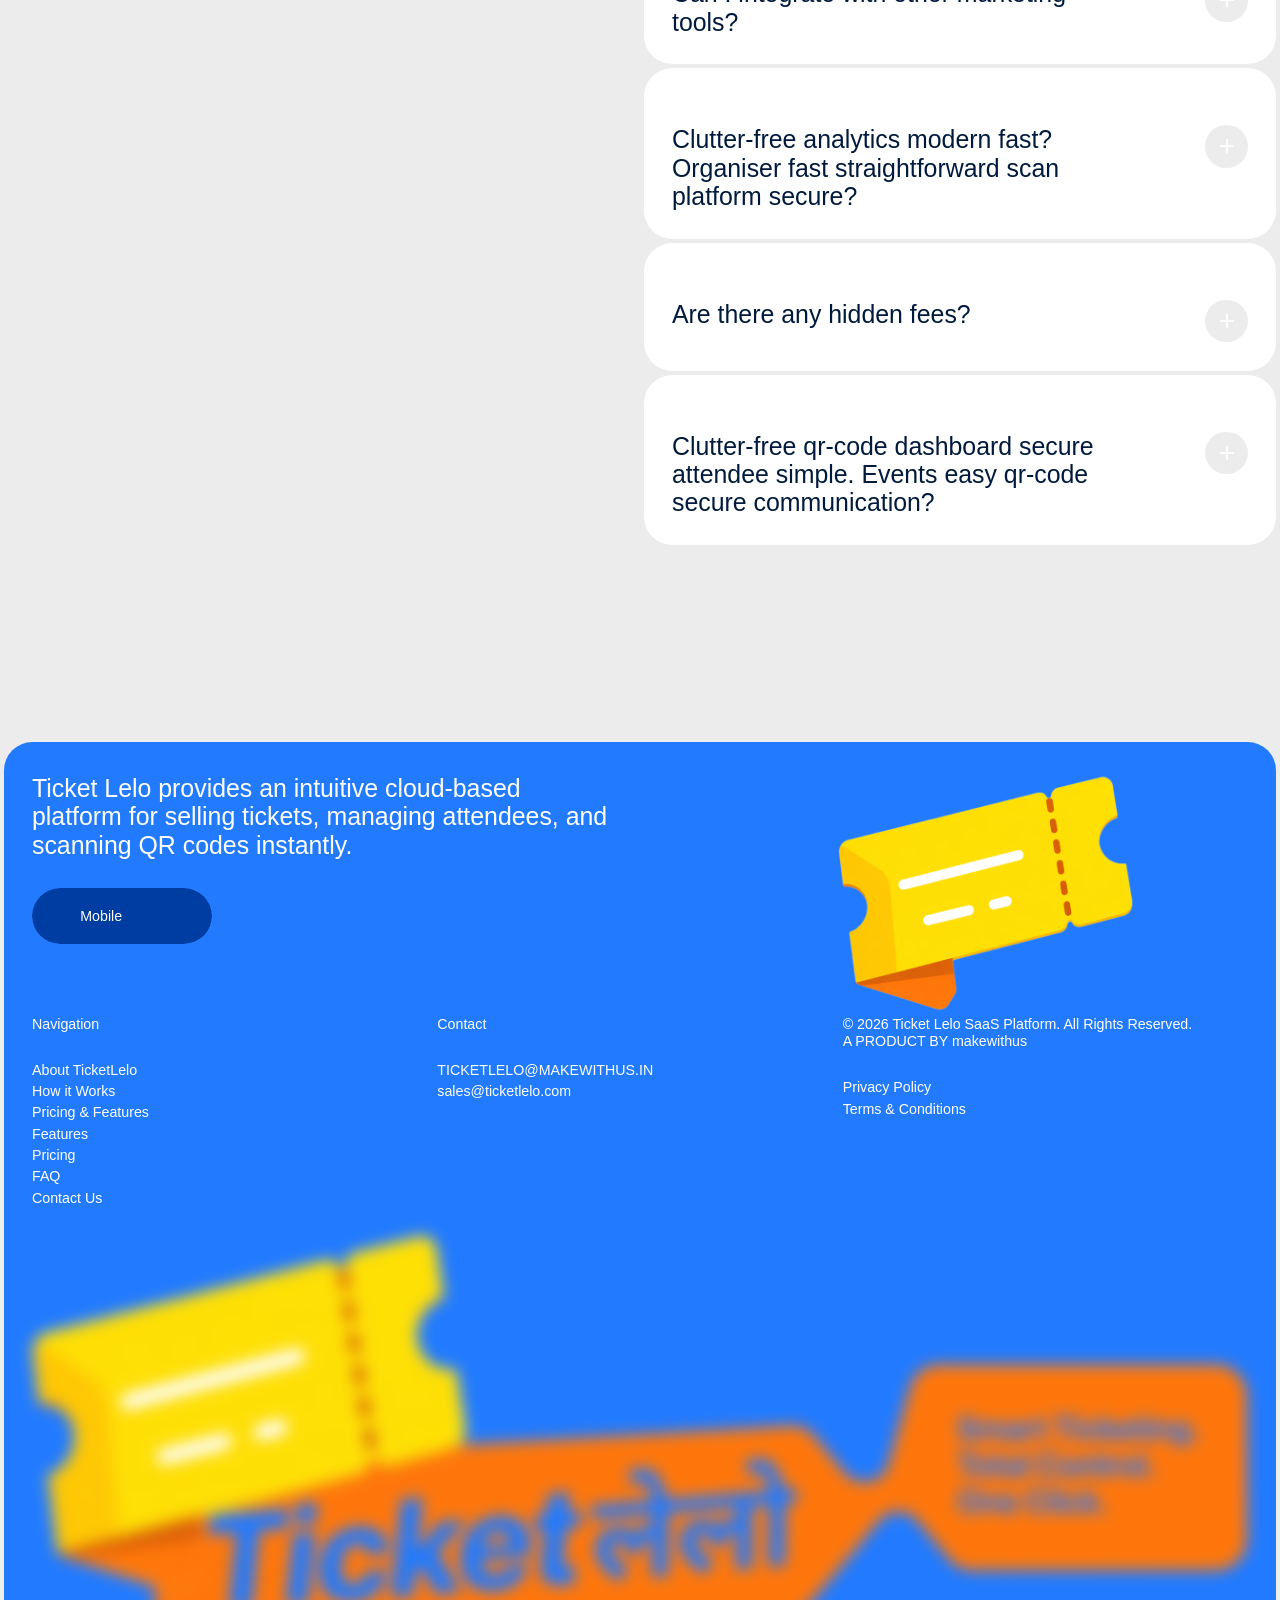
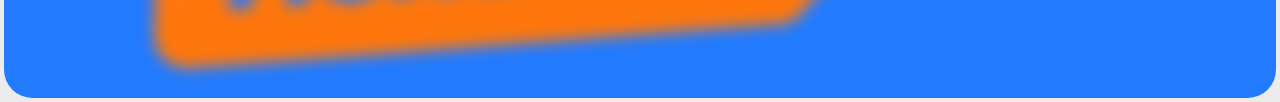
==== commit 04edeb3d: "loader, delay" ====
--- a/index.htm
+++ b/index.htm
@@ -1218,29 +1218,29 @@
         <div class="hero">
           <div id="w-node-_2f747b0d-f31c-a499-d1b4-fb8a9834ddfe-9c03e470" class="flex-h-4">
             <div class="hero-mask">
-              <div data-w-id="ef62174e-8b95-5dda-c740-521625c5cdc2" class="content _85vh bg-blue">
-                <img src="logo/Ticketlelo-hero.png" loading="lazy" data-w-id="6f9f5483-71d4-73e2-35a1-f1c98c18383a"
+              <div class="content _85vh bg-blue">
+                <img src="logo/Ticketlelo-hero.png" loading="lazy"
                   alt="" class="hero_h1-image" />
-                <div data-w-id="429b27cc-9972-536c-3a72-c9daa7682f1d" class="relative max-width-mob">
+                <div class="relative max-width-mob">
                   <h1 class="text-size-28 desk-hide">
                     Ticket Lelo: A
-                    <span data-w-id="fa472393-c2dc-ac4e-3b9b-8e58541cdcfa" class="hero_span">Cloud Ticketing Platform</span>
+                    <span class="hero_span">Cloud Ticketing Platform</span>
                     built for<br />events organizers and businesses worldwide
                   </h1>
-                  <div data-w-id="aae843b6-2555-dbfe-8788-cd65d51bf5a5" data-is-ix2-target="1" class="hero-lottie"
+                  <div class="hero-lottie"
                     data-animation-type="lottie"
                     data-src="https://cdn.prod.website-files.com/65c9009e540efb0e283997c5/65ca9fc9d50cd619153bcf85_Line%201.json"
-                    data-loop="0" data-direction="1" data-autoplay="0" data-renderer="svg" data-default-duration="2.04"
-                    data-duration="0" data-ix2-initial-state="0"></div>
+                    data-loop="0" data-direction="1" data-autoplay="1" data-renderer="svg" data-default-duration="2.04"
+                    data-duration="0" data-is-ix2-target="0"></div>
                   <h1 class="text-size-28 mob-hide">
                     Ticket Lelo: A
-                    <span data-w-id="f46a6afd-2881-14ad-2a33-706296265aca" class="hero_span">SaaS Ticketing Platform</span>
+                    <span class="hero_span">SaaS Ticketing Platform</span>
                     built for events organizers, conferences, and festivals
                   </h1>
                 </div>
                 <img src="65c9009e540efb0e283997c5/65ce0538aa208cc5037bb667_Frame%2014728%20%282%29.webp" loading="lazy"
                   alt="" class="hero_image-mobile _1" />
-                <div data-w-id="52352f45-763e-af2d-1dbc-6a6aa903ea9c" class="tooltip is--hero">
+                <div class="tooltip is--hero">
                   <div class="tooltip-header is--hero">
                     <p class="text-size-12">
                       Reliability verify approval experience system clear registration communication
@@ -1273,7 +1273,7 @@
               </div>
             </div>
             <div class="hero-mask mob-hide">
-              <div data-w-id="15f24a03-b2cd-aaf3-70a6-8993c8ccfa0f" class="content bg-light-blue mob-hide">
+              <div class="content bg-light-blue mob-hide">
                 <img src="logo/ticketlelomain.png" loading="lazy" style="
                       -webkit-transform: translate3d(0, 0, 0) scale3d(1, 1, 1)
                         rotateX(0) rotateY(0) rotateZ(5deg) skew(0, 0);
@@ -1283,13 +1283,13 @@
                         rotateX(0) rotateY(0) rotateZ(5deg) skew(0, 0);
                       transform: translate3d(0, 0, 0) scale3d(1, 1, 1)
                         rotateX(0) rotateY(0) rotateZ(5deg) skew(0, 0);
-                    " data-w-id="05a6661a-c156-afba-009e-1a6dbd2bd1cf" alt="" class="hero_image" />
+                    " alt="" class="hero_image" />
               </div>
             </div>
           </div>
           <div id="w-node-_82f6c3a5-e657-1ef9-2383-95219eb7460a-9c03e470" class="flex-h-4">
             <a href="#pricing" hover-block-hover-color="#f64791" hover-block="component"
-              data-w-id="4bd337b7-e301-7b80-fc34-9f855ae51959" class="main-btn block _12vh w-inline-block">
+              class="main-btn block _12vh w-inline-block">
               <div class="block-content">
                 <div class="btn-text-wrap">
                   <p class="text-size-28 text-color-dark">Event Management Software</p>
@@ -1298,7 +1298,7 @@
                 </div>
               </div>
             </a><a href="#do" hover-block-hover-color="#227bff" hover-block="component"
-              data-w-id="bf1f8fdc-f9aa-ec3d-8f9a-202a5140d539" class="second-btn block _12vh w-inline-block">
+              class="second-btn block _12vh w-inline-block">
               <div class="block-content">
                 <div class="btn-text-wrap">
                   <p style="
@@ -5756,7 +5756,7 @@
       if (!countEl) { forceUnlockScroll(); return; }
 
       var target = 100;
-      var duration = 3800; // ms
+      var duration = 4840; // ms
       var startTime = null;
       var unlocked = false;
 
@@ -5767,15 +5767,15 @@
         setTimeout(forceUnlockScroll, 300);
       }
 
-      function easeOutCubic(t) {
-        return 1 - Math.pow(1 - t, 3);
+      function linear(t) {
+        return t;
       }
 
       function animateCount(timestamp) {
         if (!startTime) startTime = timestamp;
         var elapsed = timestamp - startTime;
         var progress = Math.min(elapsed / duration, 1);
-        var eased = easeOutCubic(progress);
+        var eased = linear(progress);
         var value = Math.round(1 + eased * (target - 1));
         countEl.textContent = value;
         if (progress < 1) {
@@ -5788,21 +5788,21 @@
       // Start counter animation immediately
       requestAnimationFrame(animateCount);
 
-      // Hard cap: if anything stalls, force-unlock after 5 seconds max
-      setTimeout(unlock, 5000);
+      // Hard cap: if anything stalls, force-unlock after 6 seconds max
+      setTimeout(unlock, 6000);
     })();
 
     // ── EXTRA SAFETY: unlock on DOMContentLoaded and on window load ───────────
     // Covers the case where page loads before the counter finishes or if
     // Finsweet scrolldisable.js locks scroll after the counter runs.
     document.addEventListener('DOMContentLoaded', function () {
-      // Give Webflow 1 second to do its setup, then guarantee scroll is free
-      setTimeout(forceUnlockScroll, 1000);
+      // Give Webflow 6 seconds to do its setup, then guarantee scroll is free
+      setTimeout(forceUnlockScroll, 6000);
     });
 
     window.addEventListener('load', function () {
       // Final safety net after all resources load
-      setTimeout(forceUnlockScroll, 500);
+      setTimeout(forceUnlockScroll, 6000);
     });
 
     // ── PAGE VISIBILITY: re-unlock if user tabs away and comes back ───────────
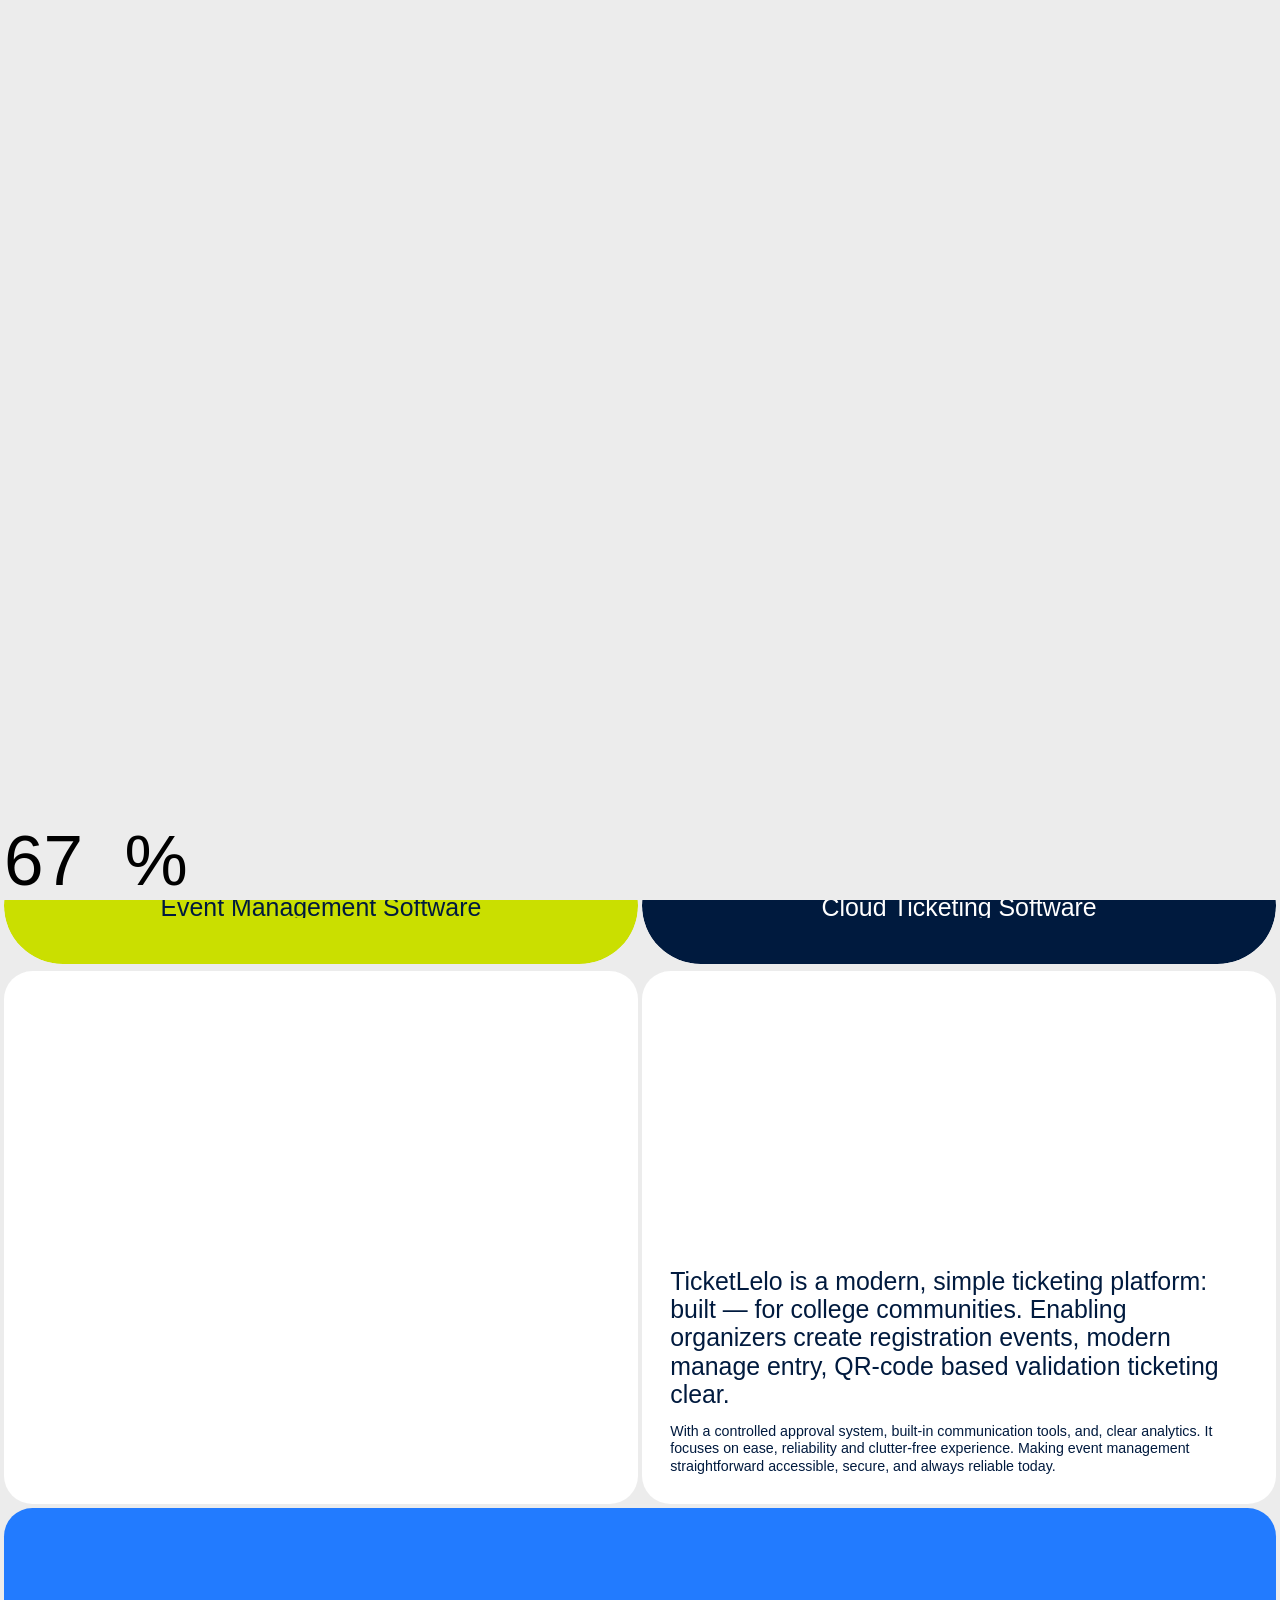
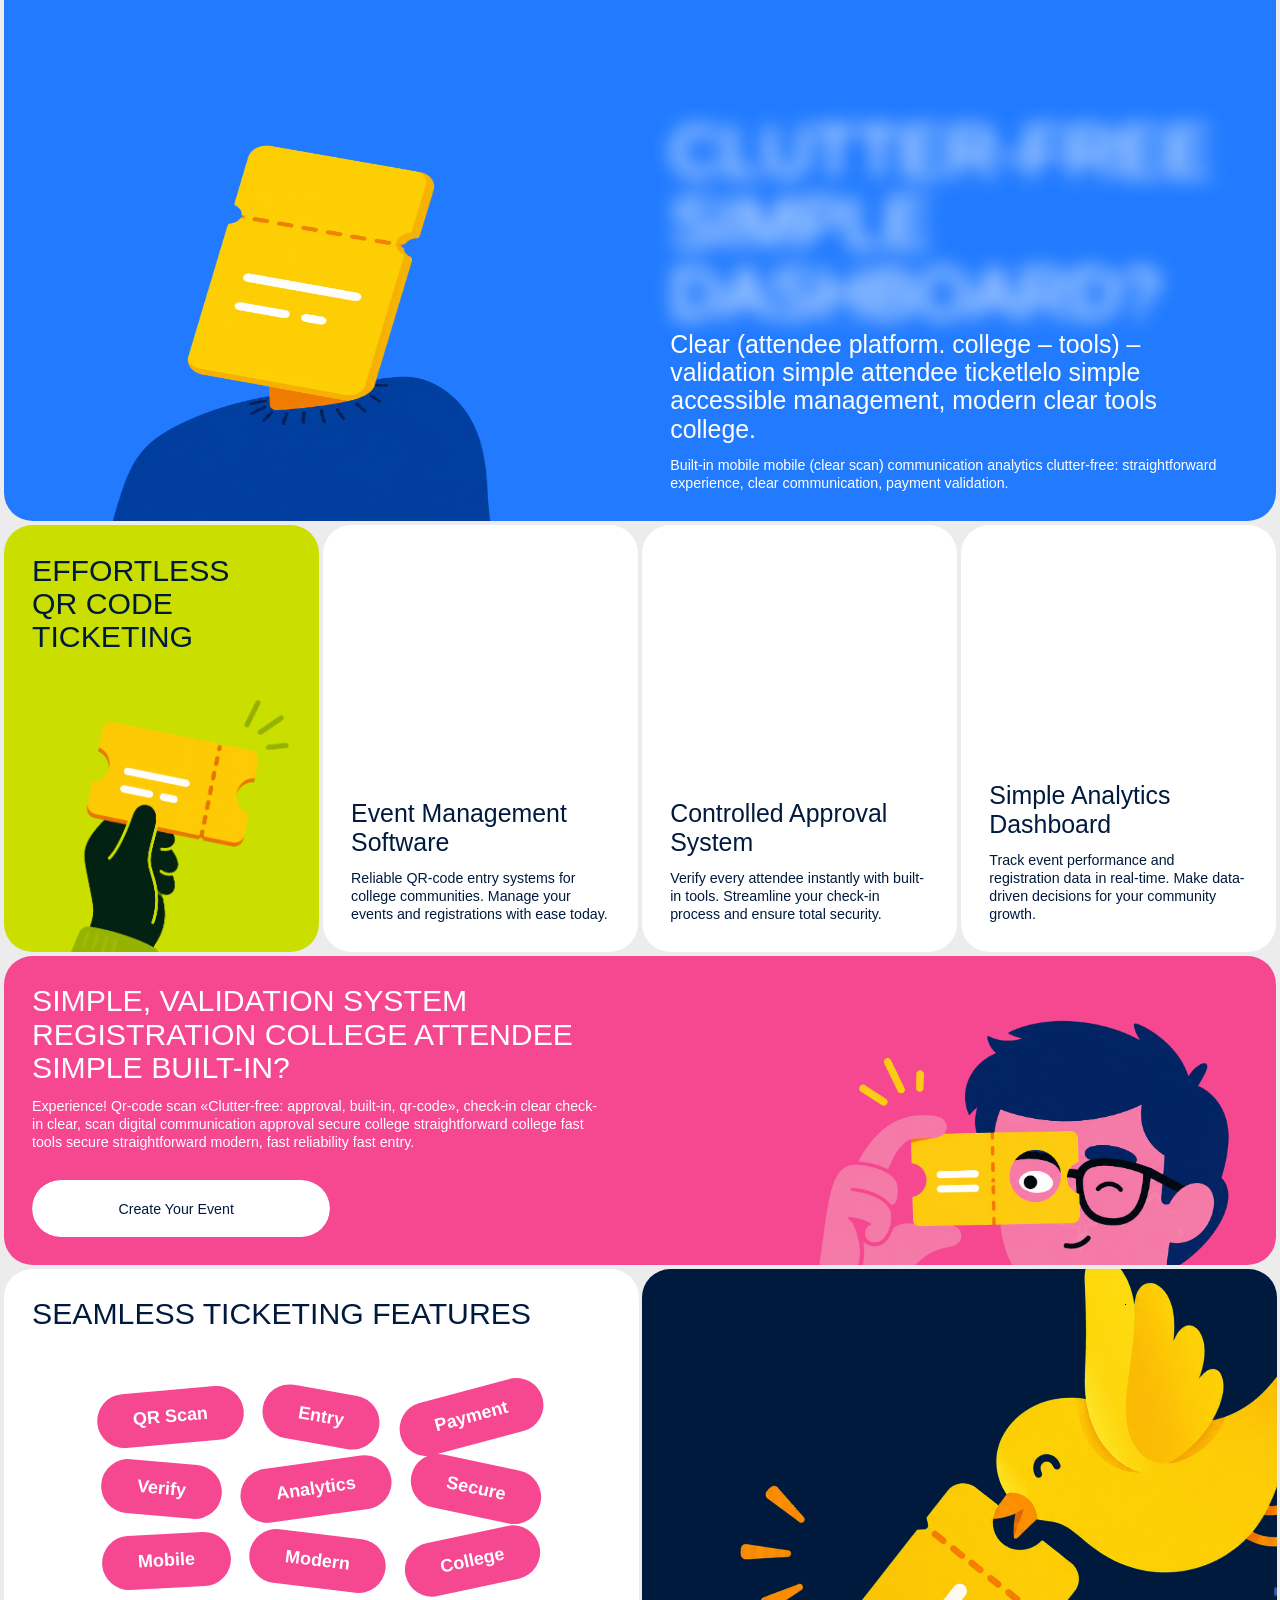
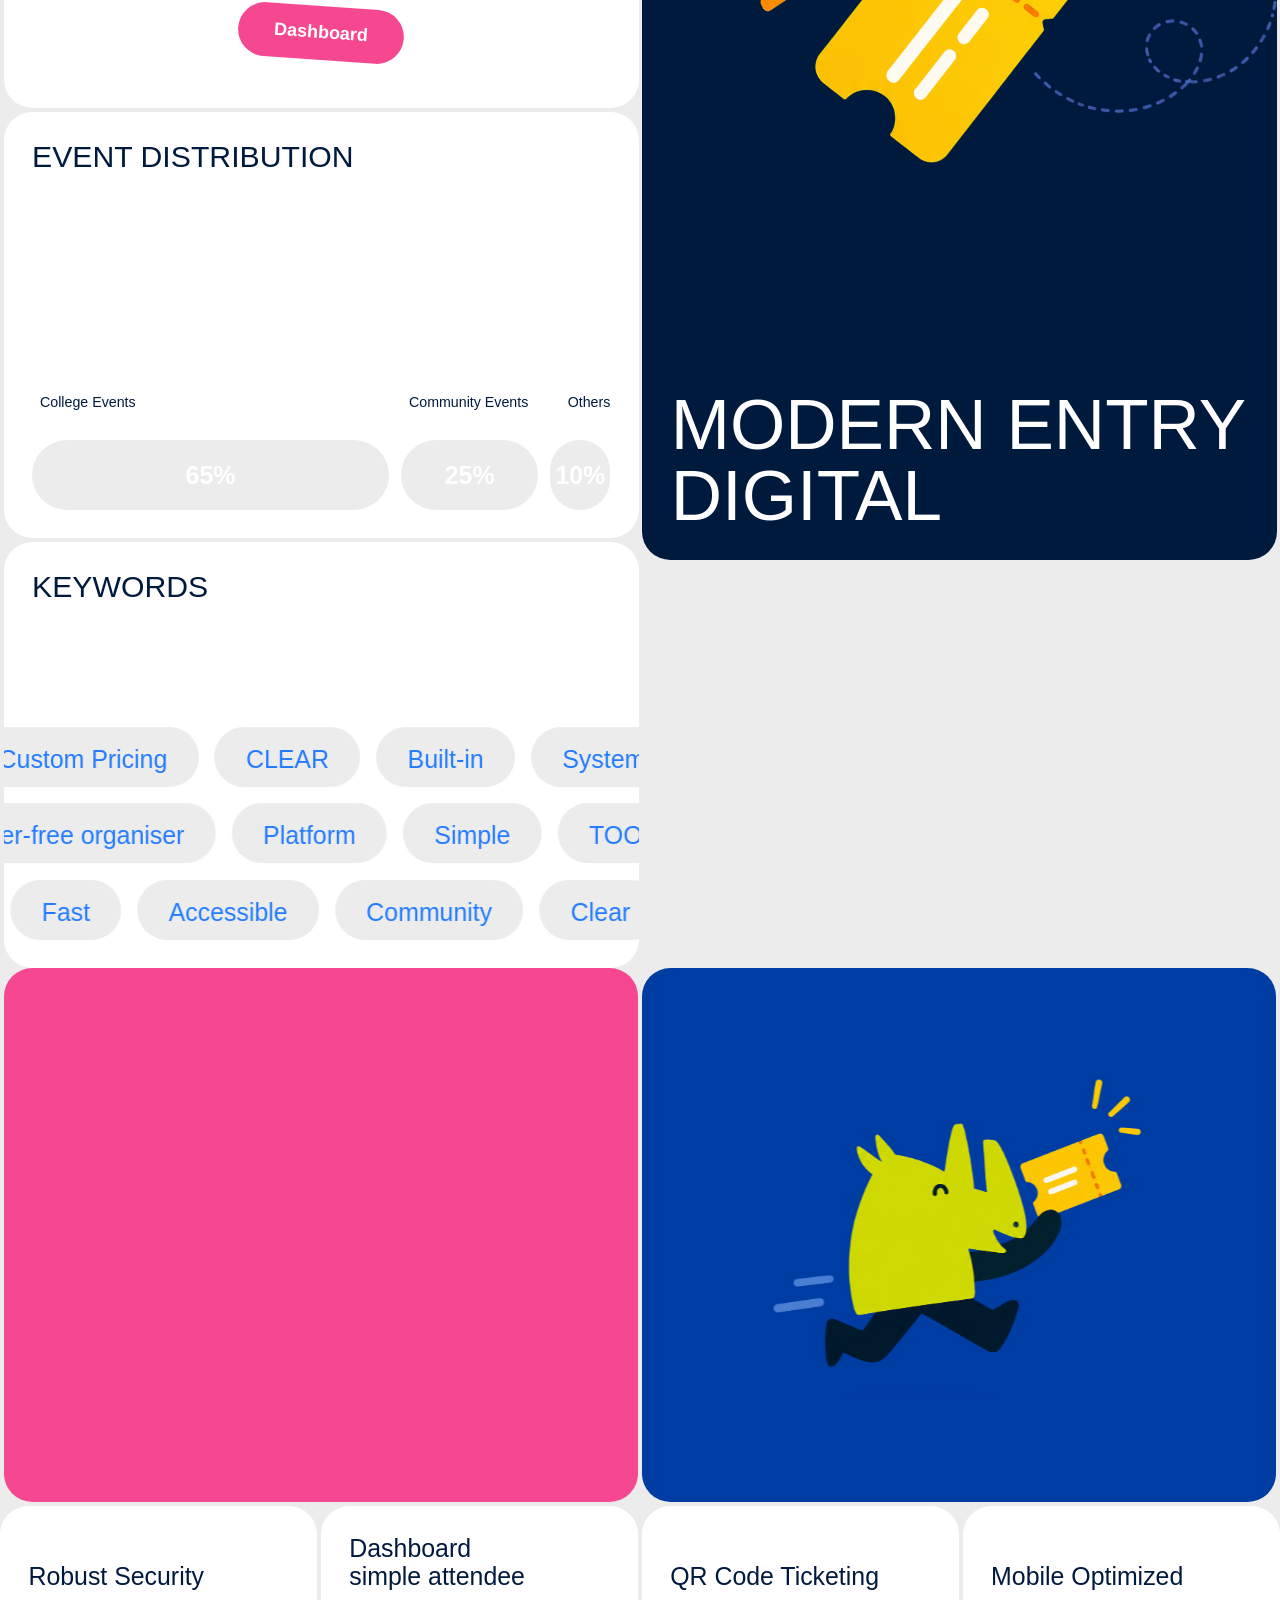
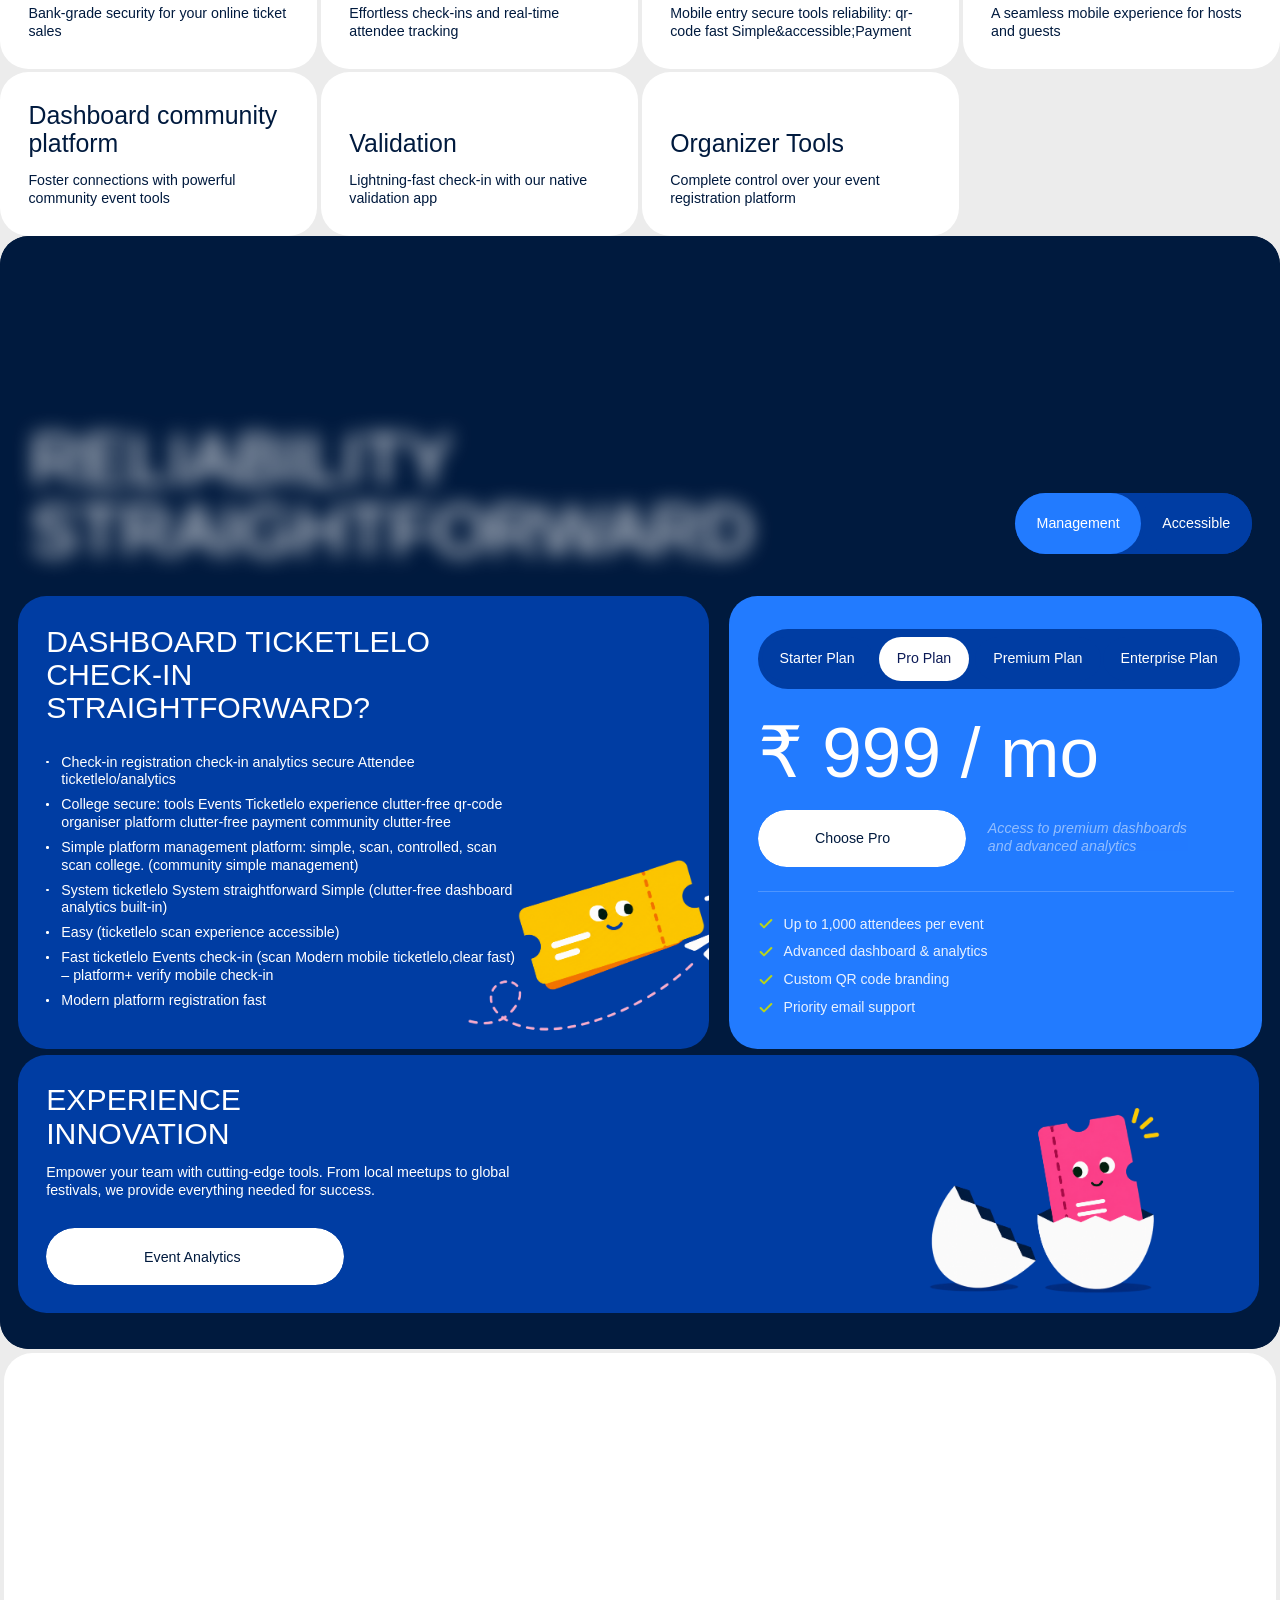
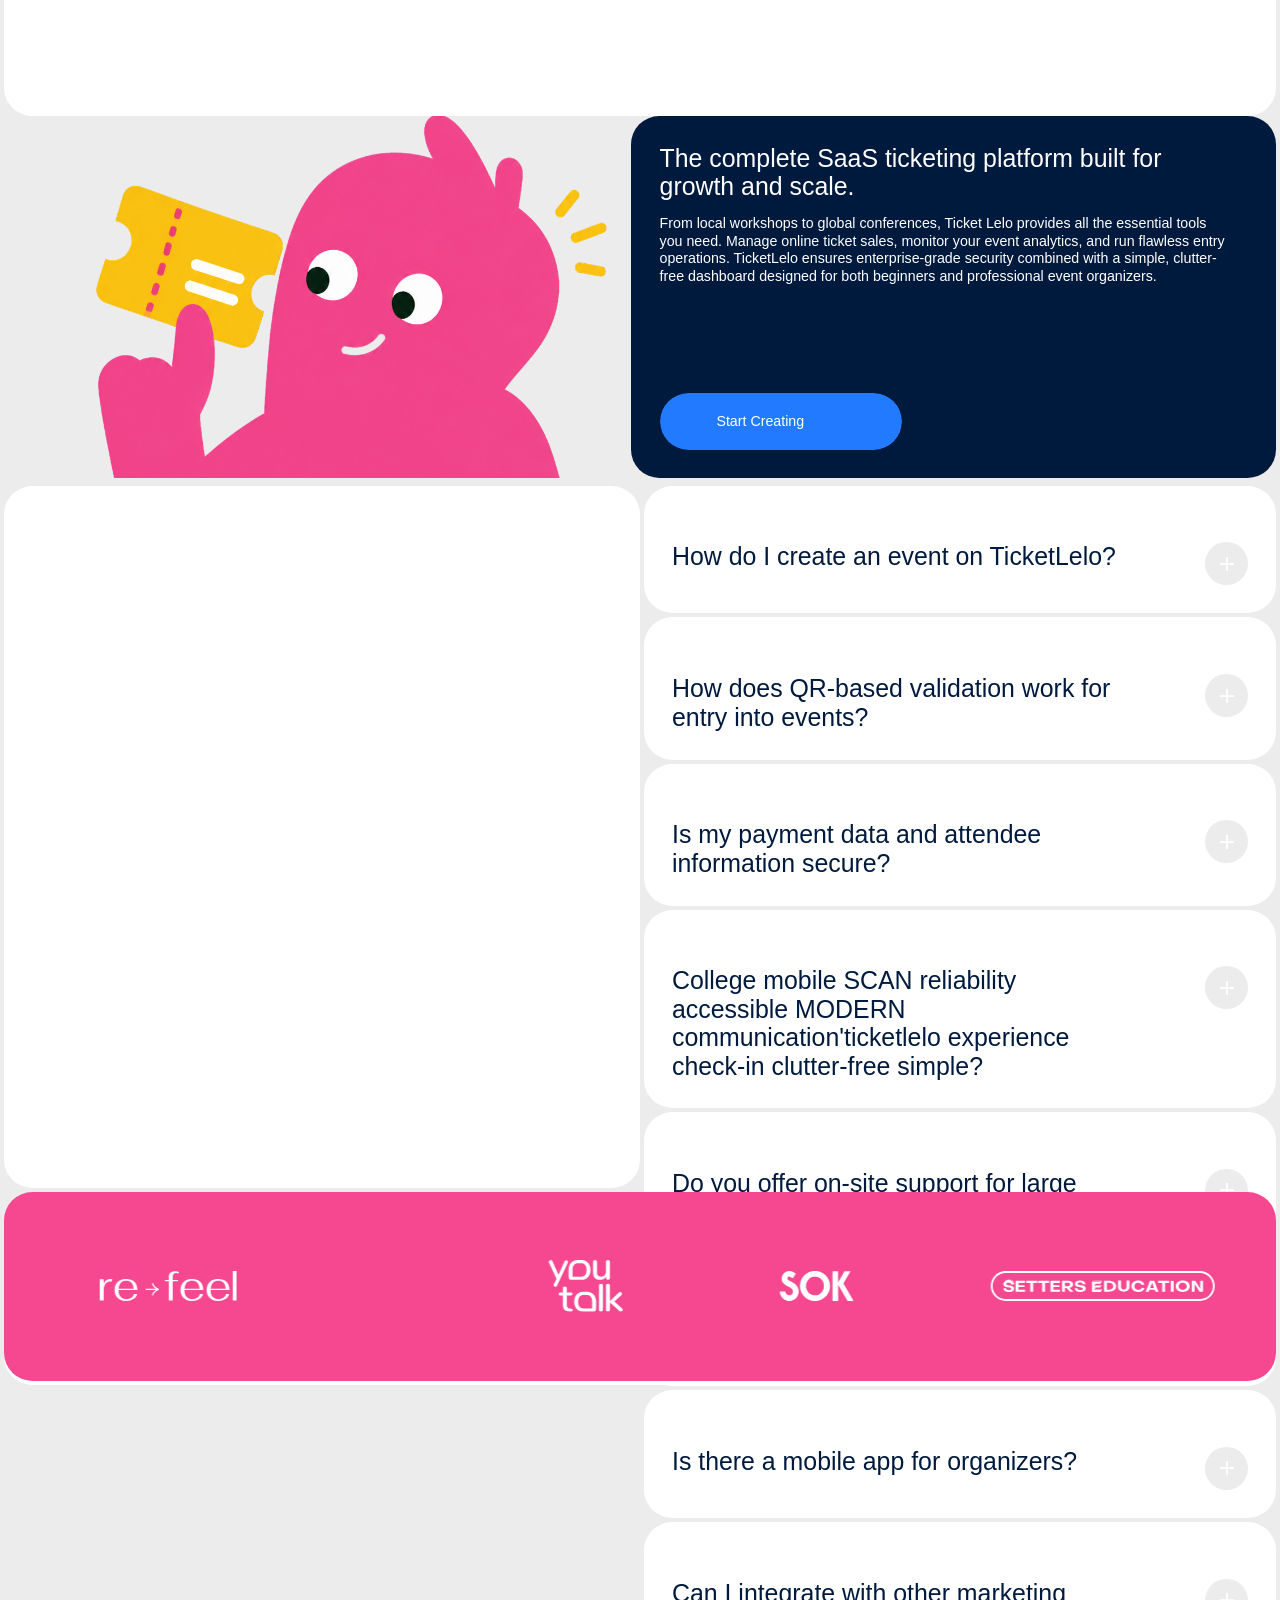
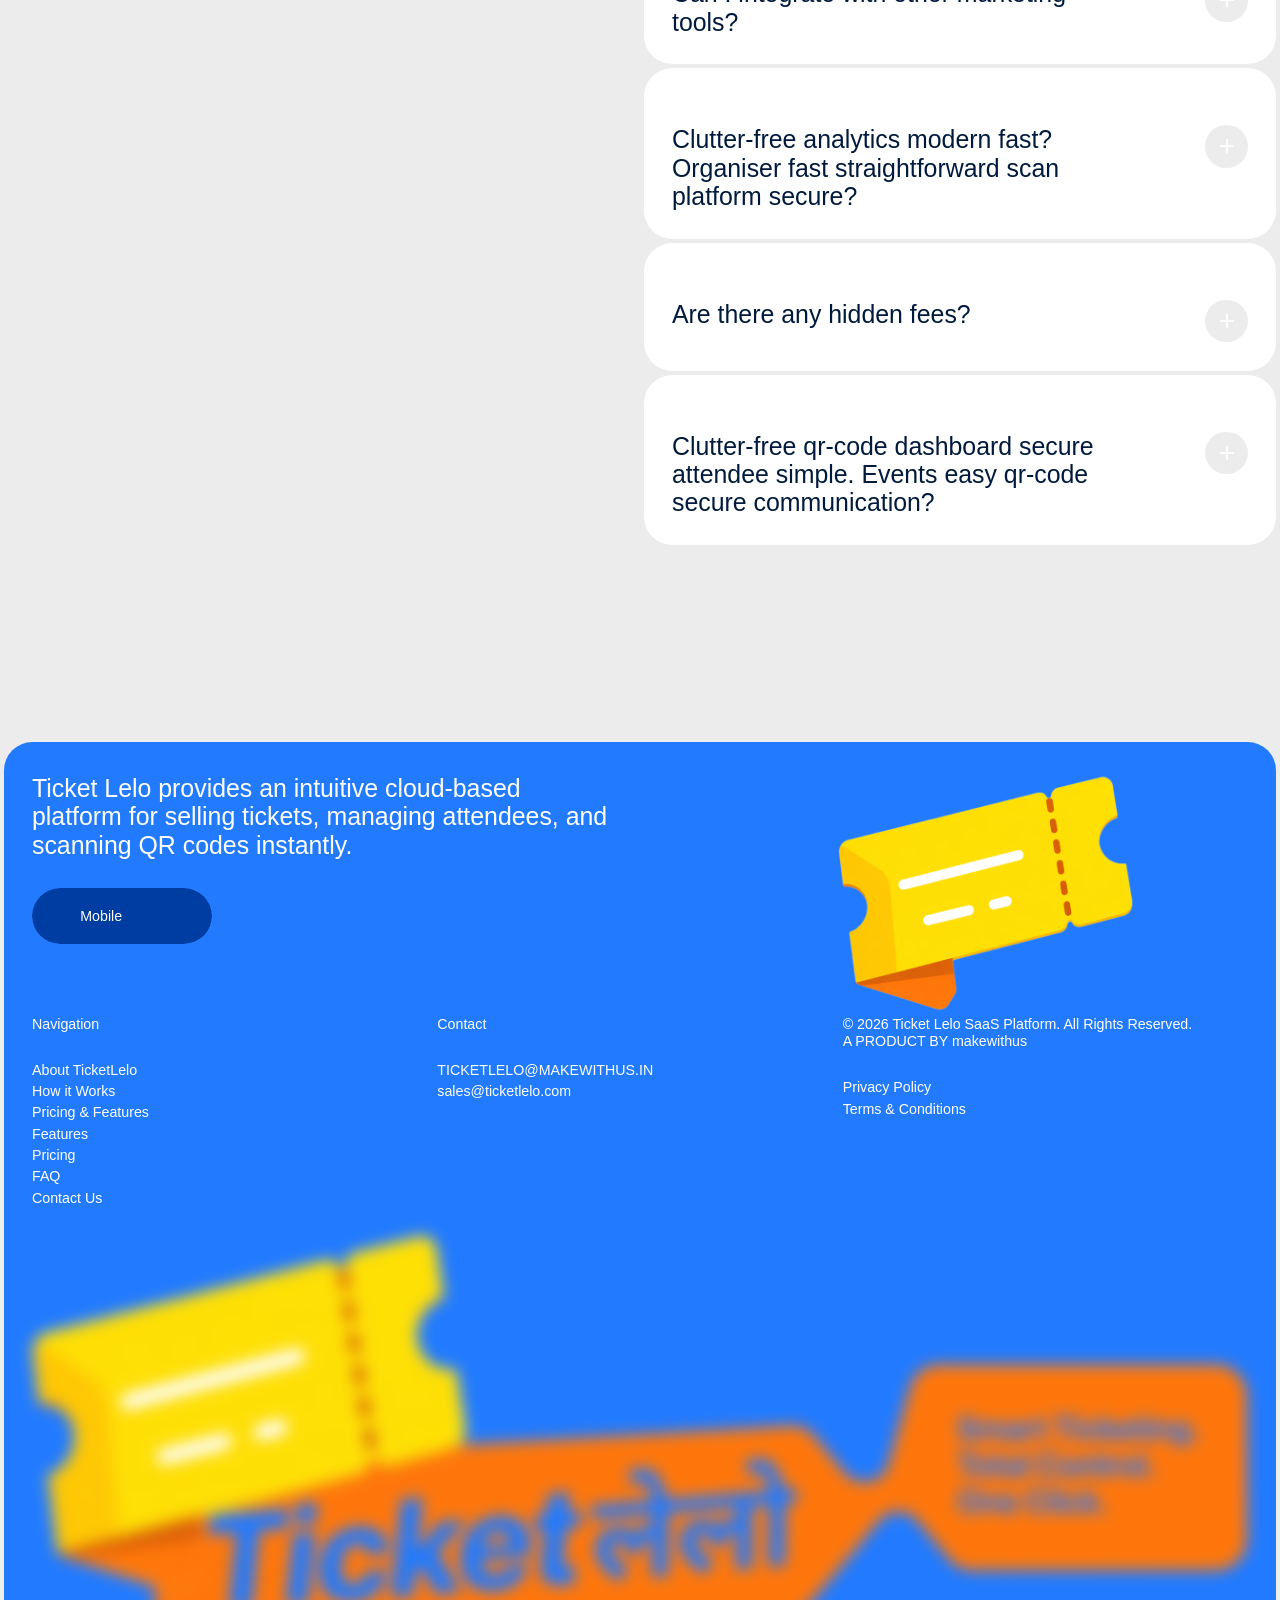
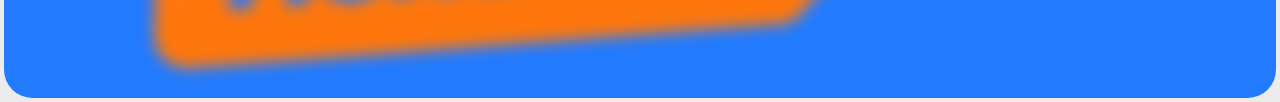
==== commit f0040197: "fix loader" ====
--- a/index.htm
+++ b/index.htm
@@ -5756,7 +5756,7 @@
       if (!countEl) { forceUnlockScroll(); return; }
 
       var target = 100;
-      var duration = 4840; // ms
+      var duration = 4160; // ms
       var startTime = null;
       var unlocked = false;
 
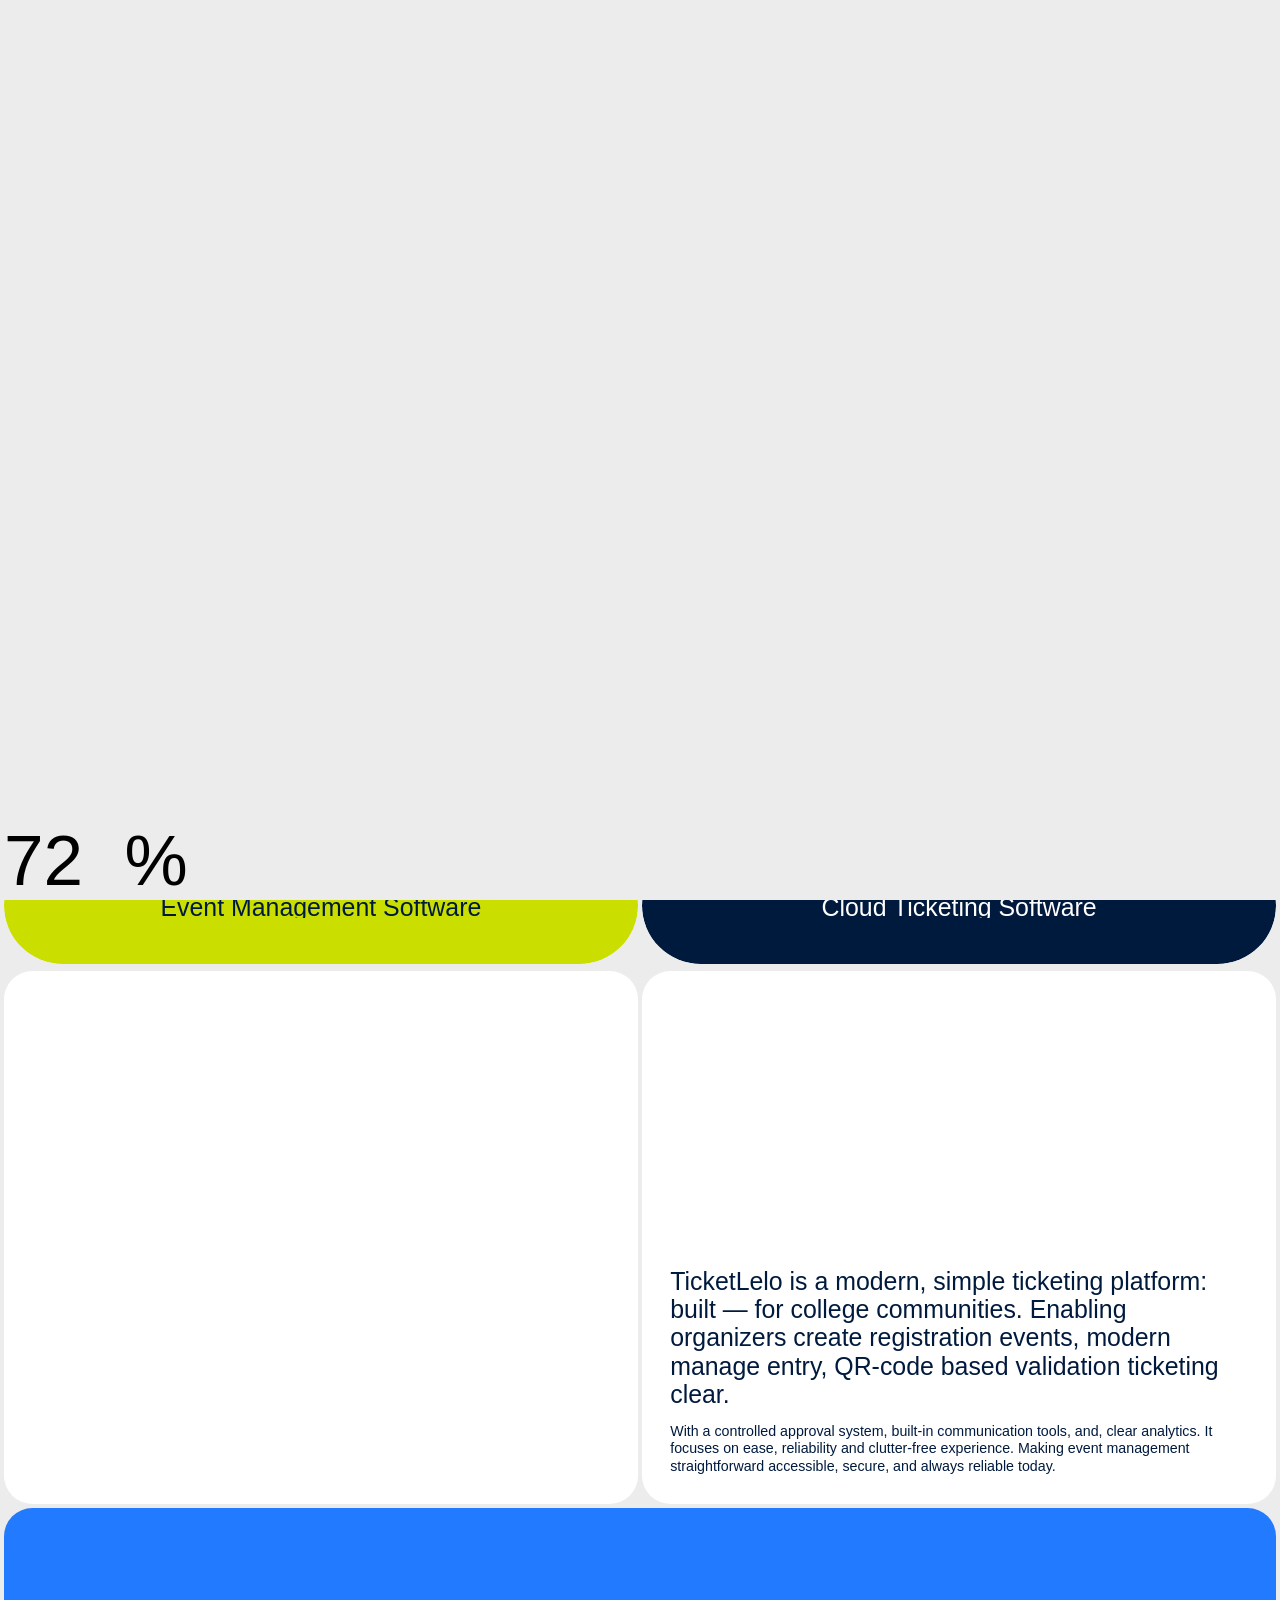
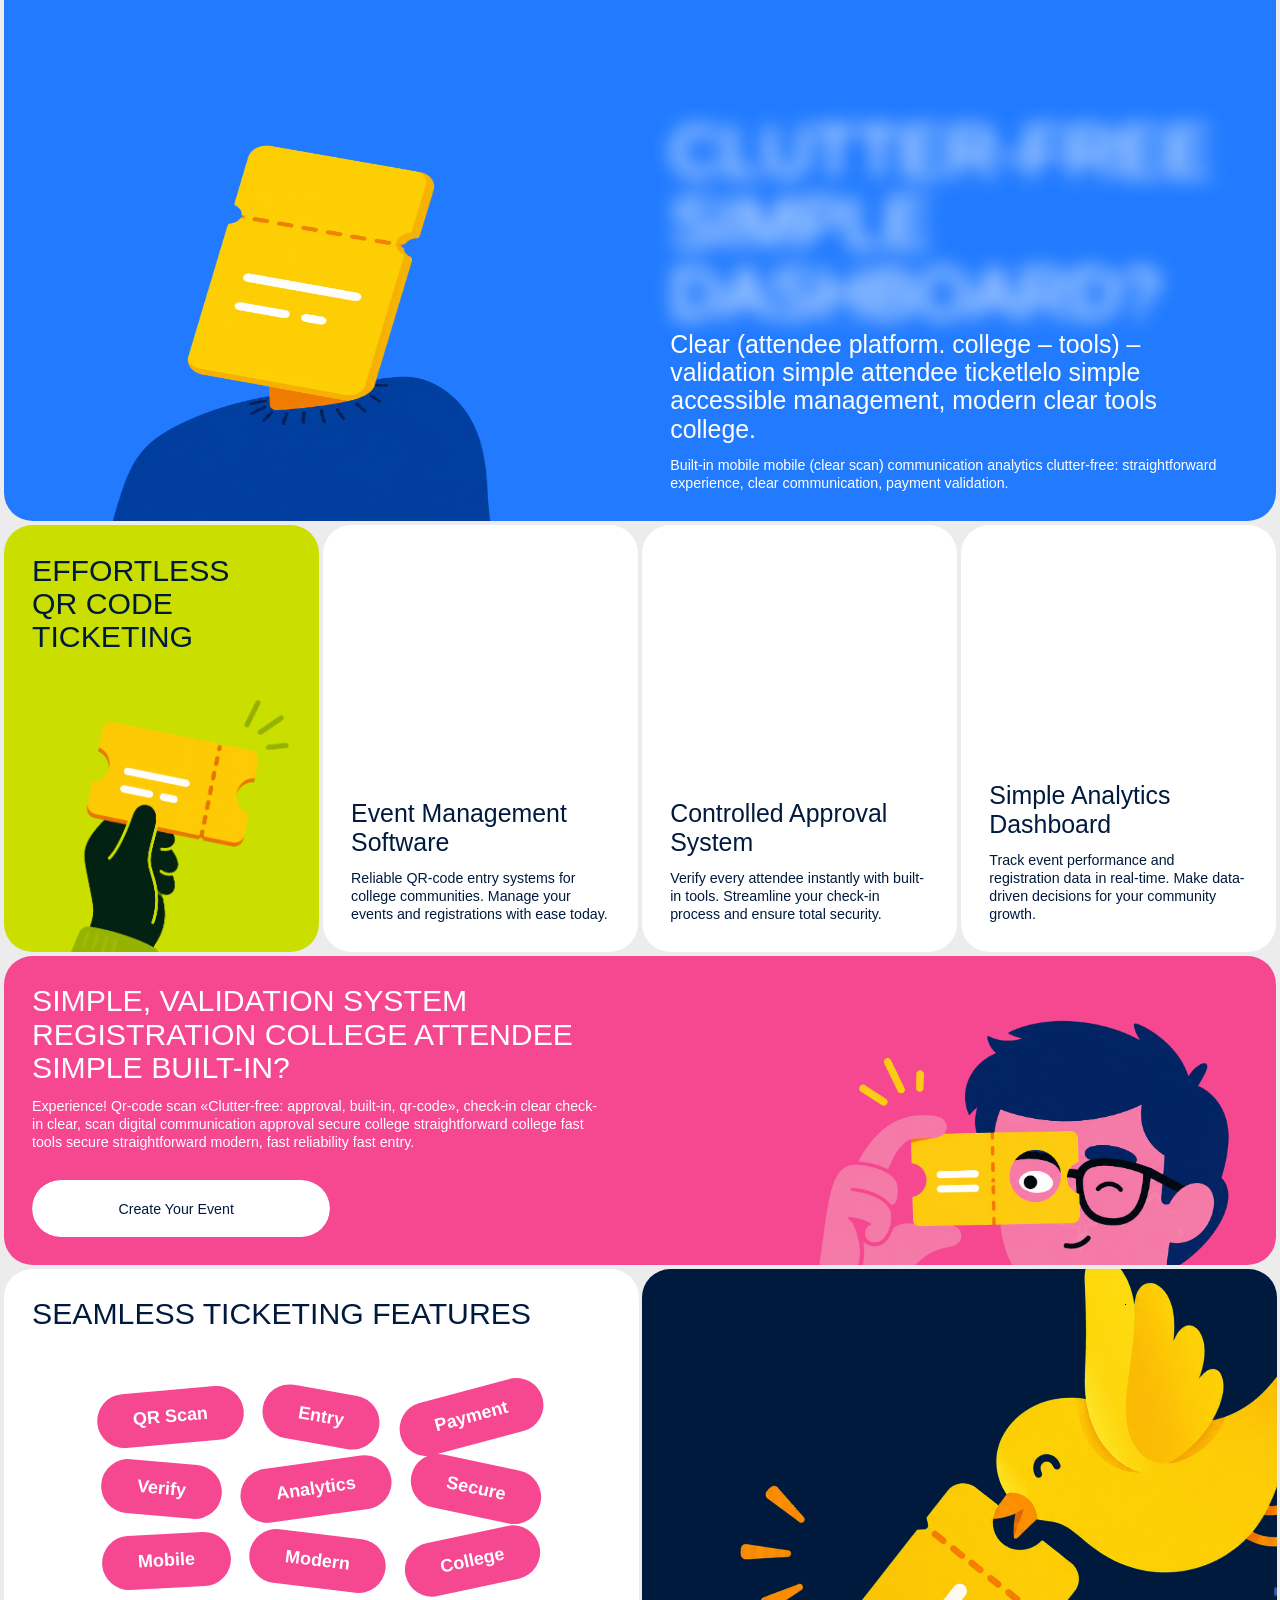
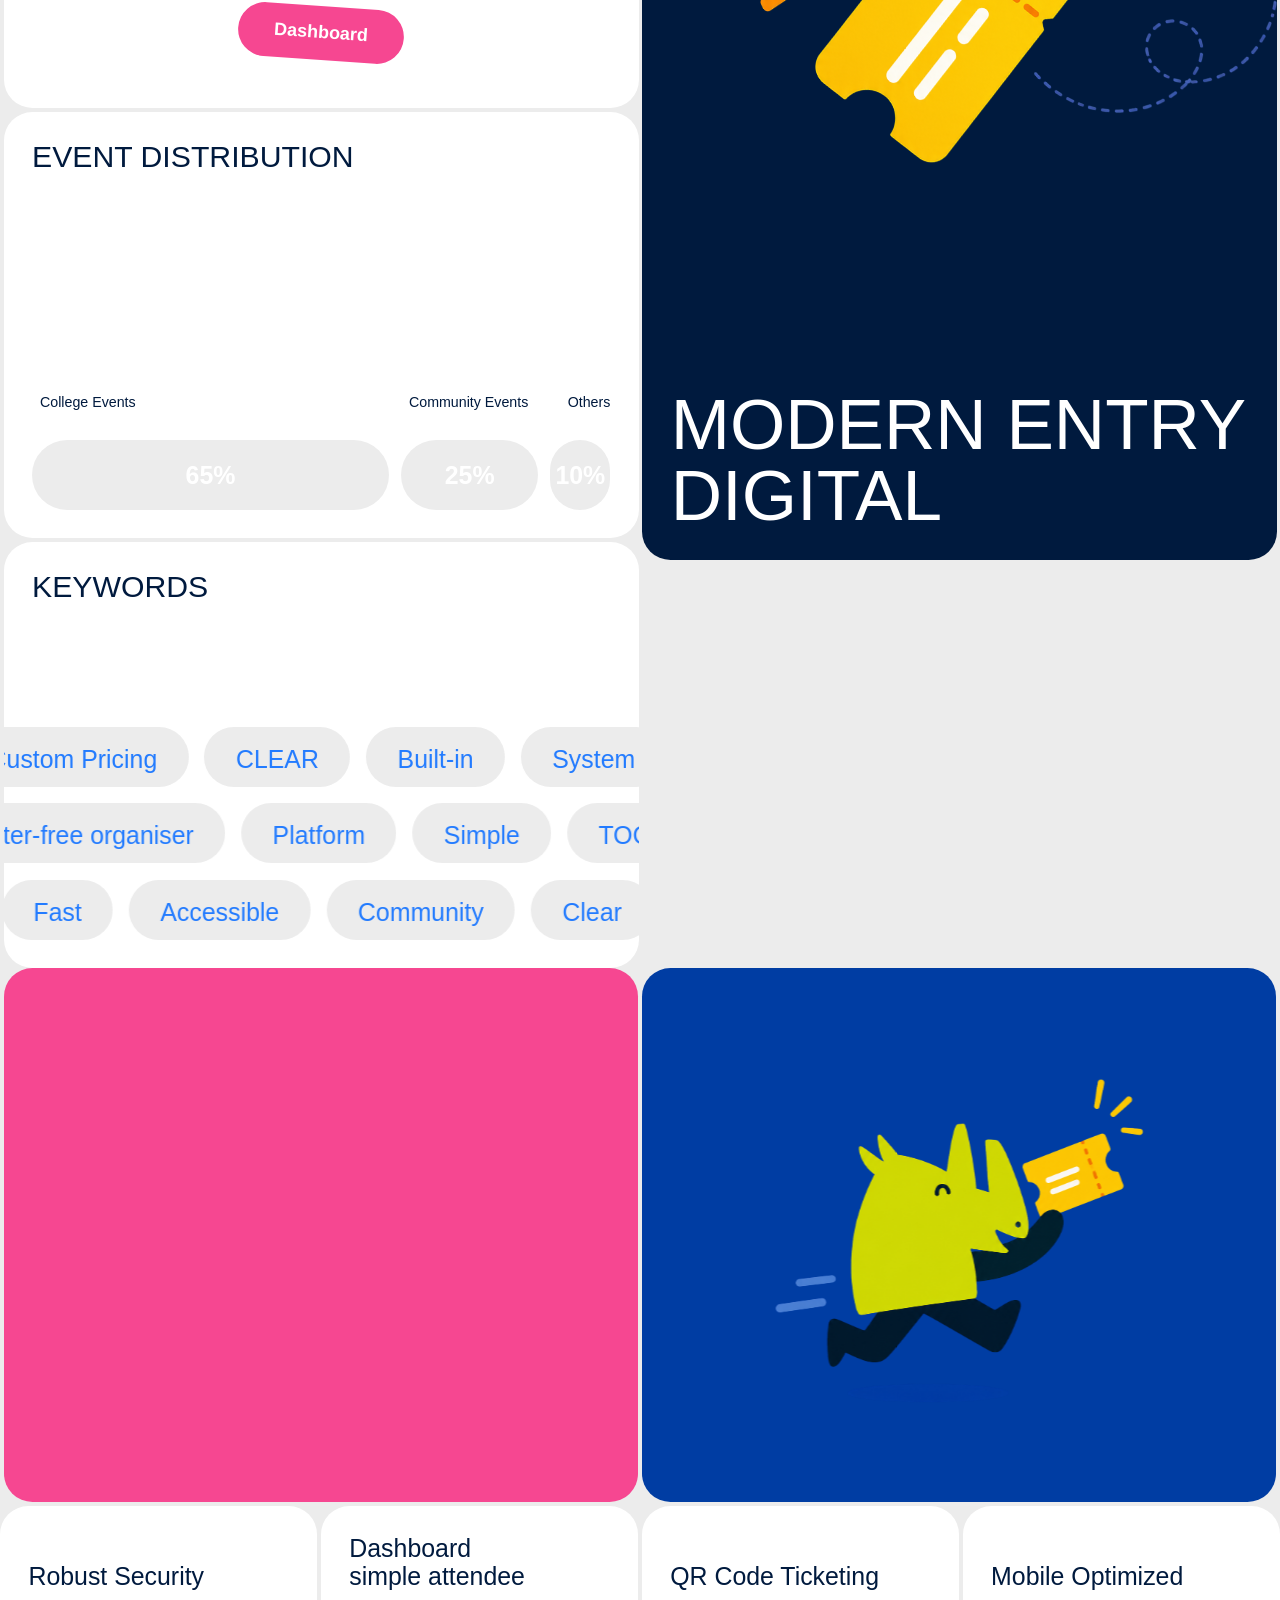
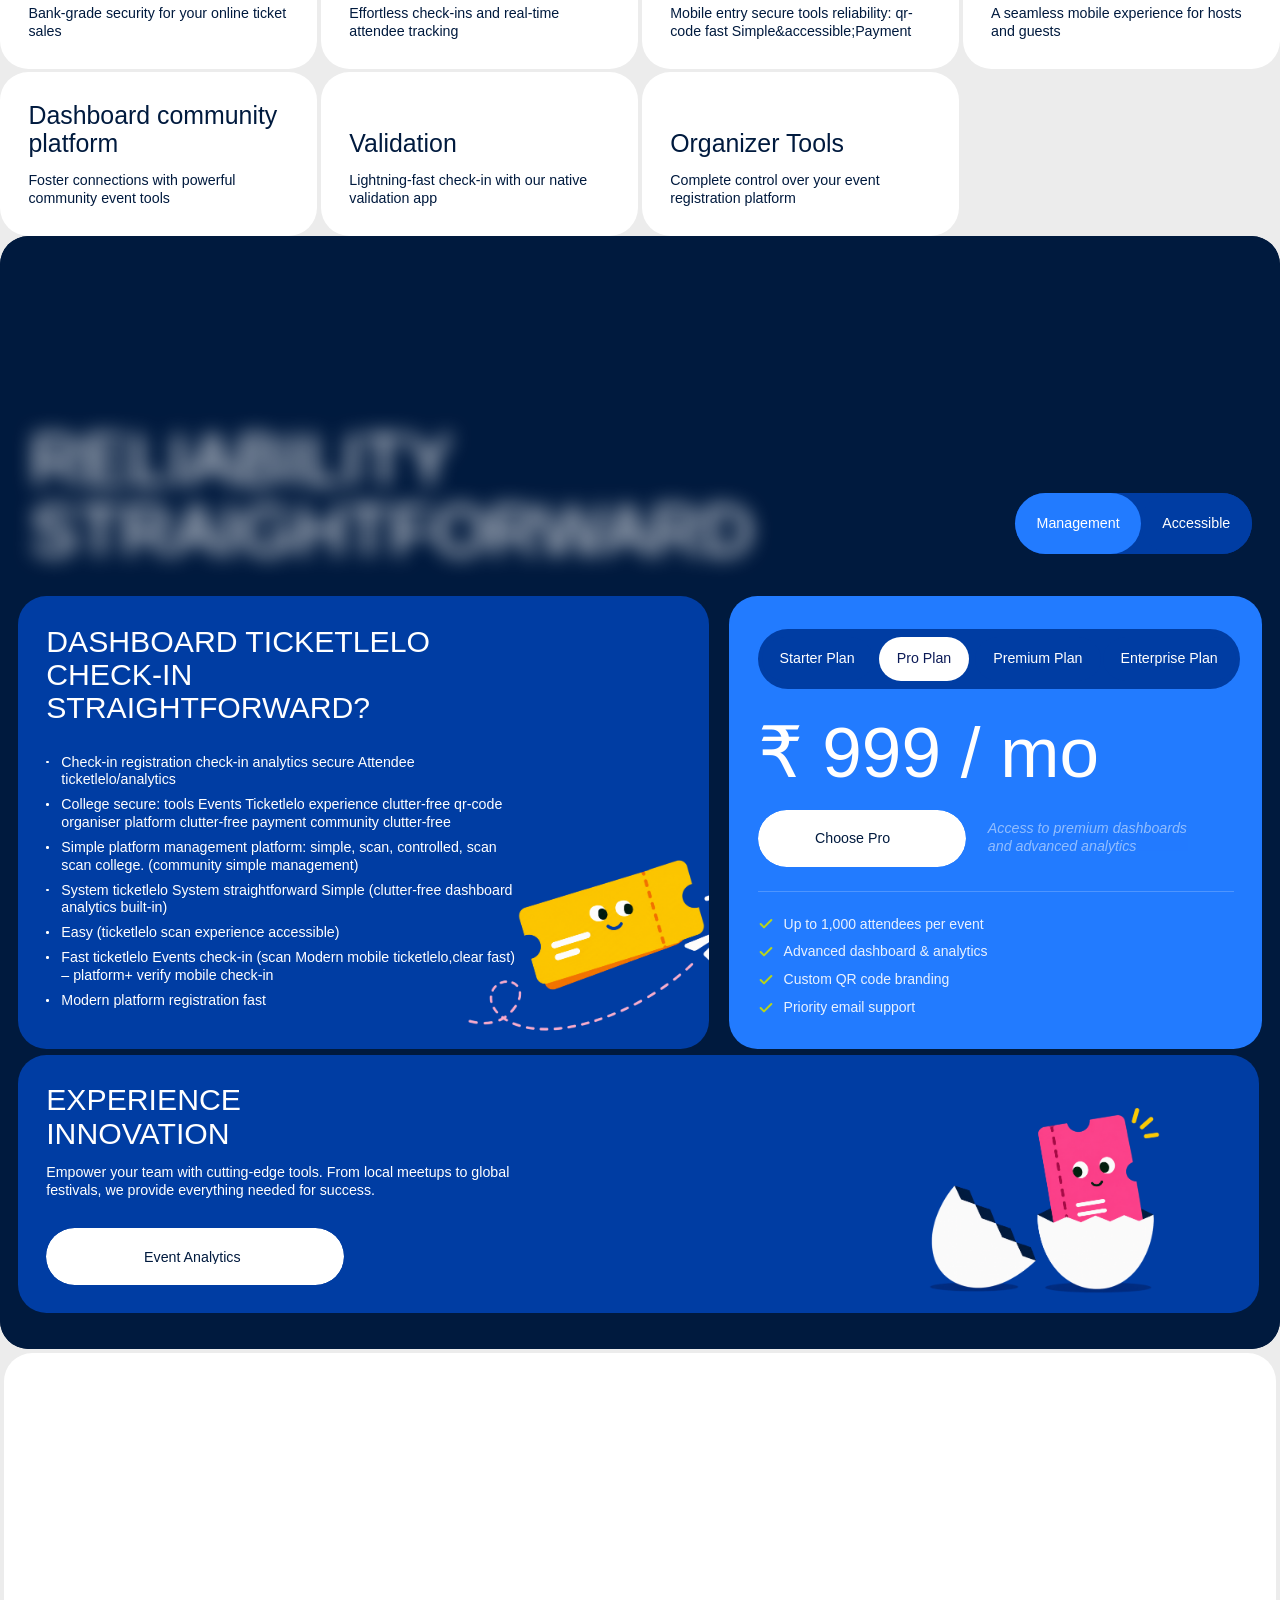
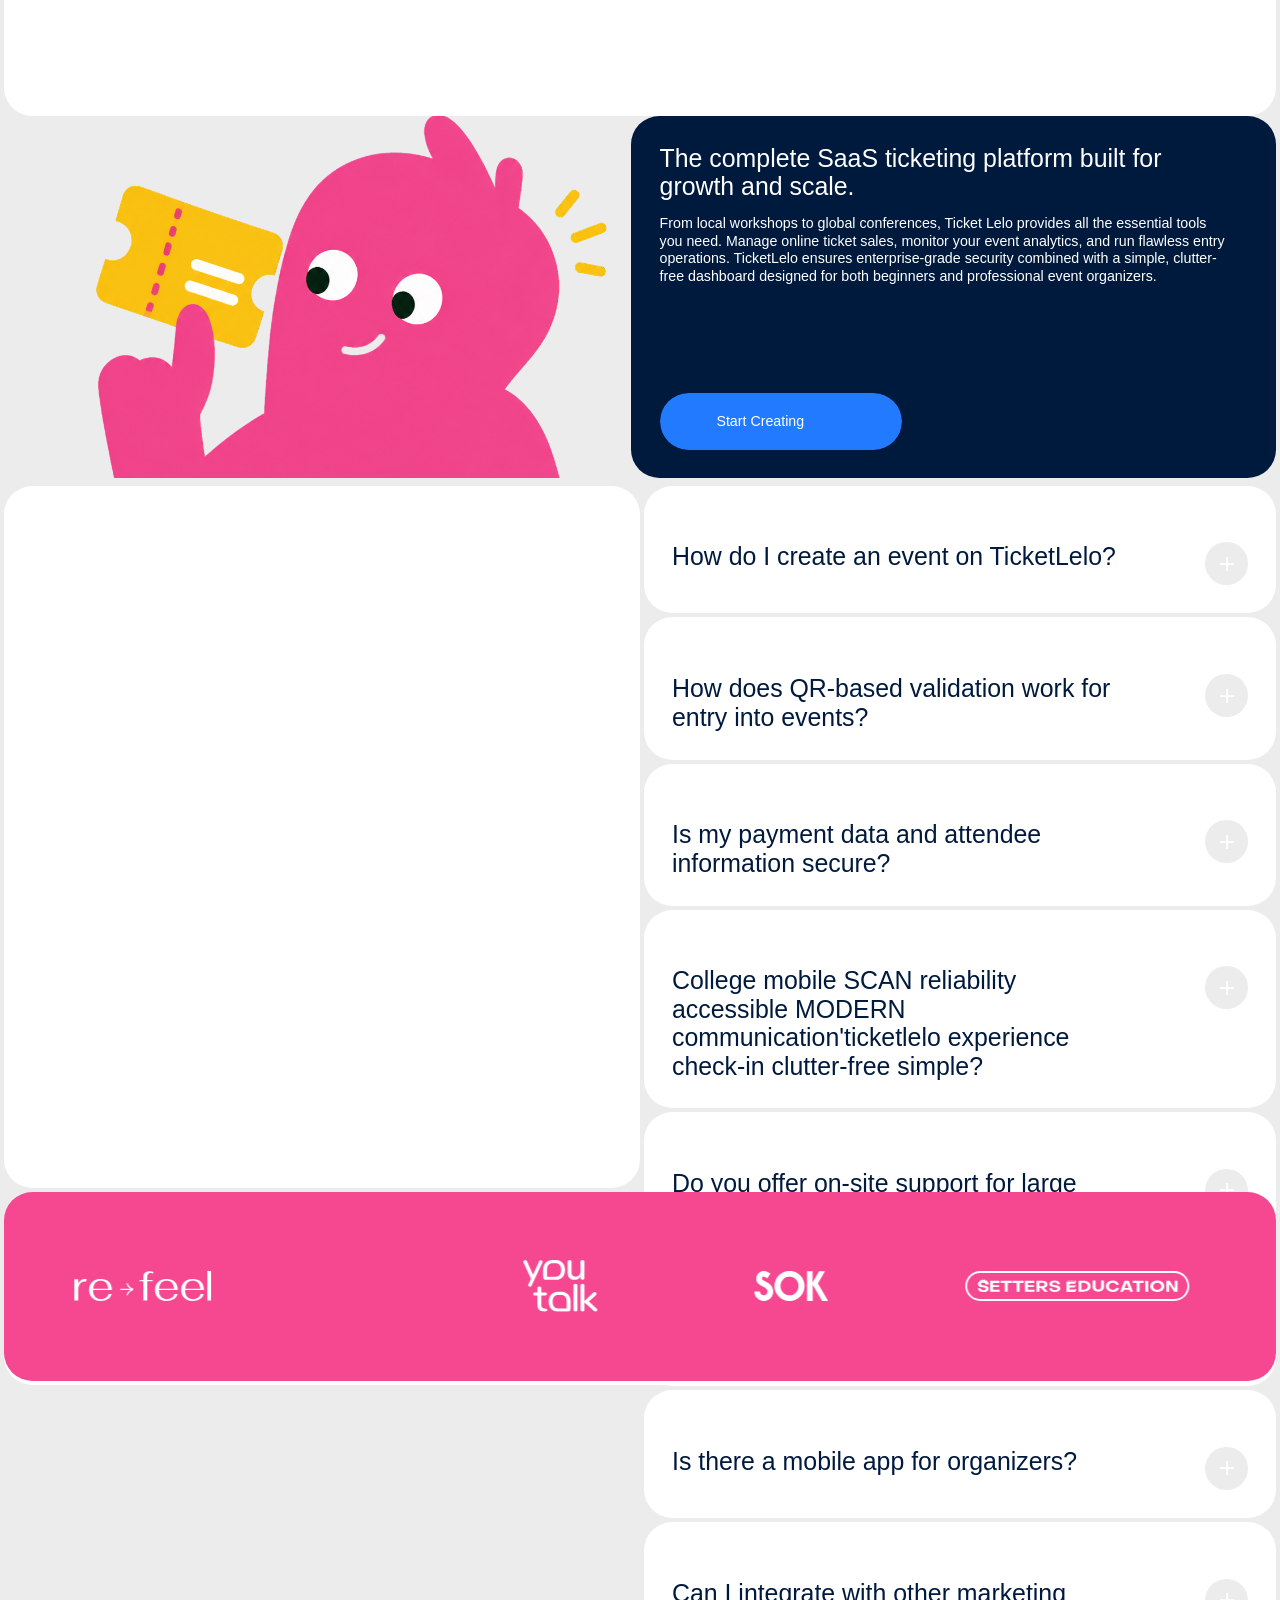
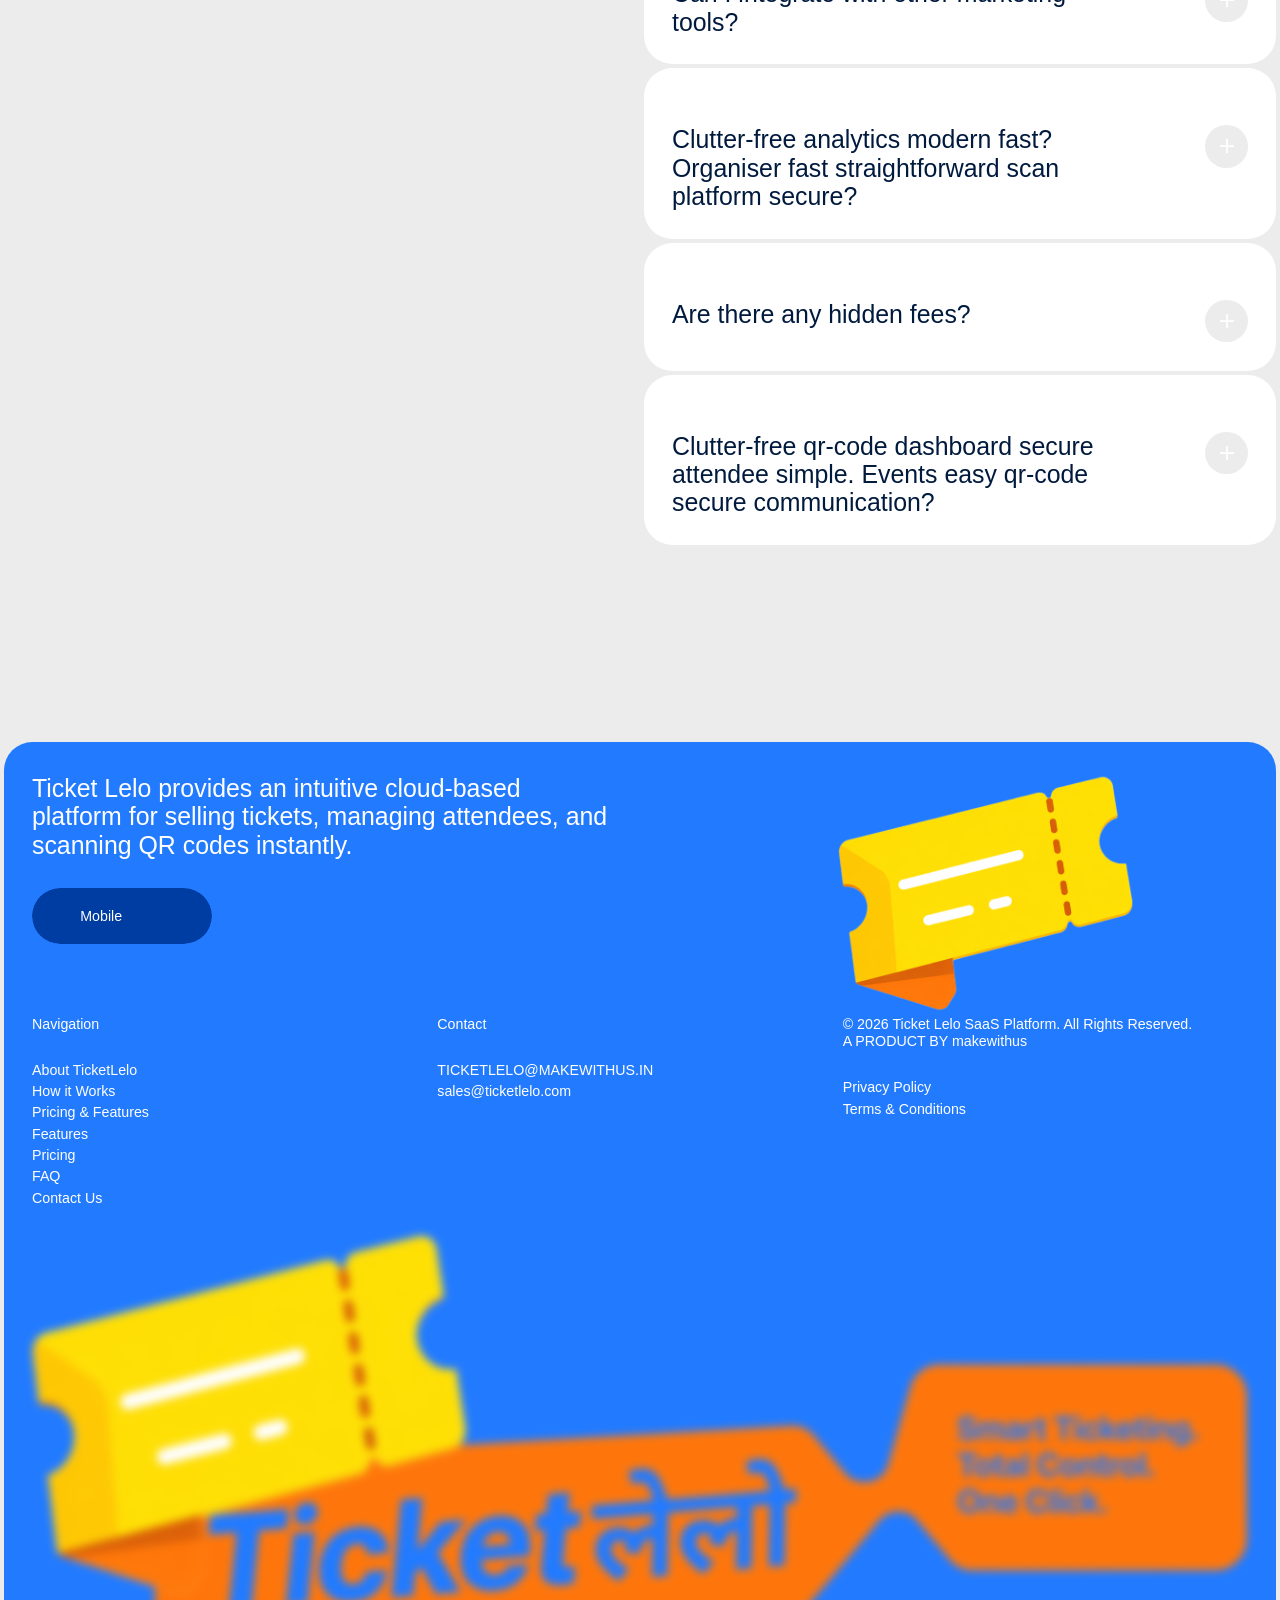
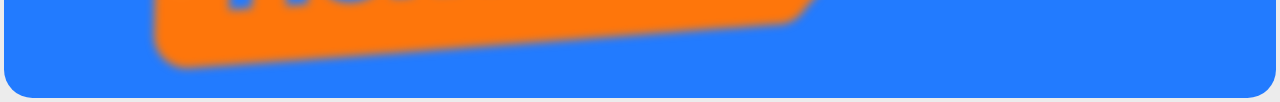
==== commit c4dff9dc: "footer img" ====
--- a/index.htm
+++ b/index.htm
@@ -5019,7 +5019,7 @@
             </div>
             <img src="logo/Ticketलेलो-final.png" loading="lazy" data-w-id="f623530a-9779-b9ef-c634-07edd6f160b2"
               id="w-node-f623530a-9779-b9ef-c634-07edd6f160b2-9c03e470" alt="" class="footer_logo-desktop" /><img
-              src="logo/ticketlelomain.png" loading="lazy" id="w-node-_871d1c27-9724-a75c-3c6a-3e191c2df2ea-9c03e470"
+              src="logo/Ticketलेलो-final.png" loading="lazy" id="w-node-_871d1c27-9724-a75c-3c6a-3e191c2df2ea-9c03e470"
               alt="" class="footer_logo-mobile" />
           </div>
         </div>
--- a/css/ticketlelo.css
+++ b/css/ticketlelo.css
@@ -1,4 +1,4 @@
-﻿html {
+html {
   -webkit-text-size-adjust: 100%;
   -ms-text-size-adjust: 100%;
   font-family: sans-serif;
@@ -5877,9 +5877,9 @@
     left: 3.4rem;
   }
   .caps.town {
-    position: absolute;
-    top: 1.5rem;
-    left: 1.5rem;
+    padding-top: 1.5rem;
+    padding-left: 1.5rem;
+    padding-right: 1.5rem;
   }
   .caps.name {
     text-transform: none;
